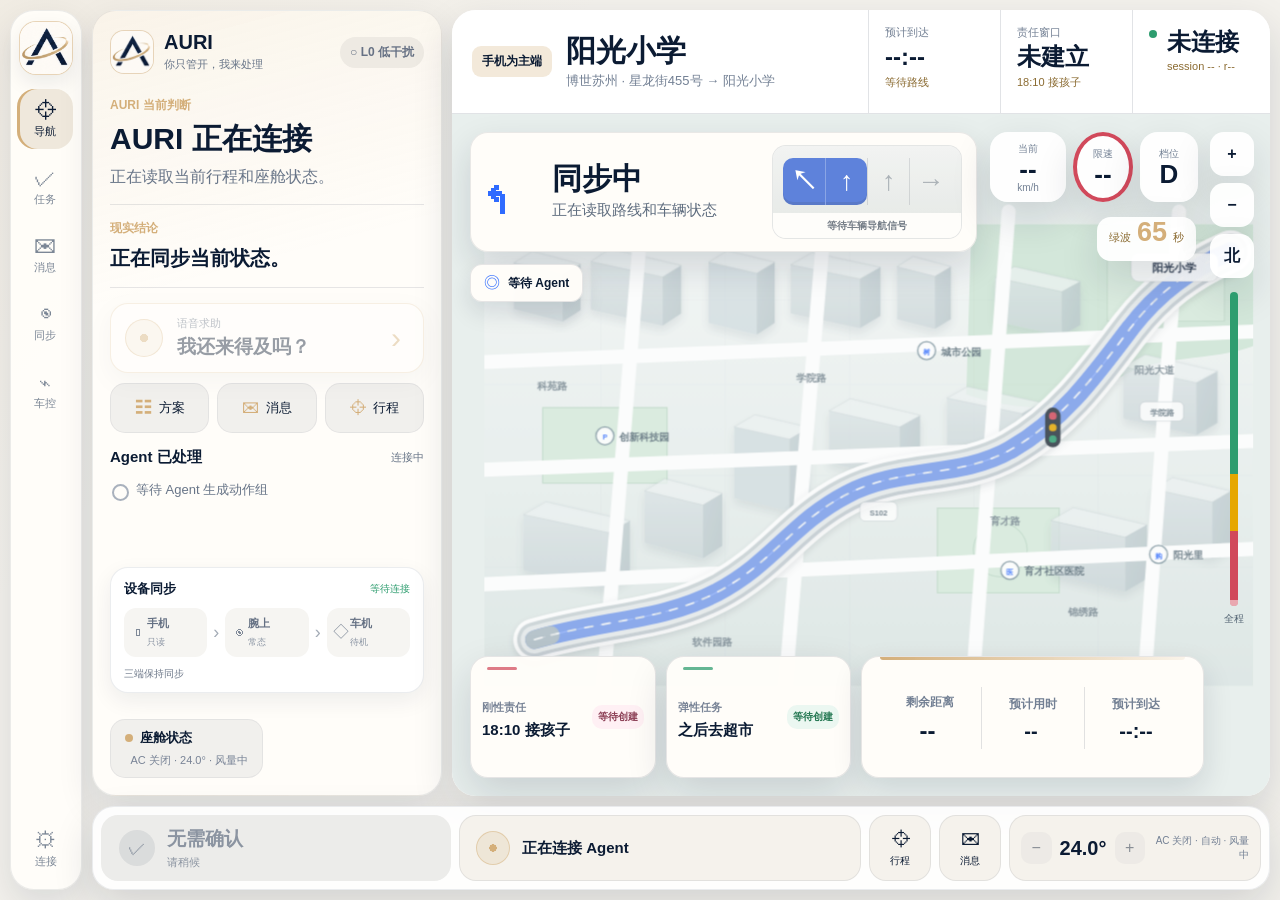
==== apps/vehicle-hmi/index.html @ 021736cf "feat(hmi): publish Bosch Suzhou AMap route" ====
<!doctype html>
<html lang="zh-CN">
<head>
  <meta charset="utf-8" />
  <meta name="viewport" content="width=device-width, initial-scale=1, viewport-fit=cover" />
  <meta http-equiv="Cache-Control" content="no-cache, no-store, must-revalidate" />
  <meta http-equiv="Pragma" content="no-cache" />
  <meta http-equiv="Expires" content="0" />
  <title>AURI 车机 HMI | 随行压力接管 Agent</title>
  <link rel="stylesheet" href="./styles.css?v=auri-cockpit-20260728f" />
</head>
<body>
  <main class="screen" aria-label="AURI 车机 HMI">
    <aside class="launcher" aria-label="车机快捷栏">
      <button class="brand-mark launch-brand" type="button" aria-label="AURI 首页">
        <img src="../../icon.png" alt="AURI" />
      </button>
      <nav aria-label="常用功能">
        <button class="launch active" type="button" data-home title="导航">
          <span aria-hidden="true">⌖</span><em>导航</em>
        </button>
        <button class="launch" type="button" data-detail="plan" title="任务与方案">
          <span aria-hidden="true">✓</span><em>任务</em>
        </button>
        <button class="launch" type="button" data-detail="drafts" title="消息草稿">
          <span aria-hidden="true">✉</span><em>消息</em>
        </button>
        <button class="launch" type="button" data-detail="sync" title="多端同步">
          <span aria-hidden="true">◉</span><em>同步</em>
        </button>
        <button class="launch" type="button" data-detail="vehicle" title="座舱状态">
          <span aria-hidden="true">⌁</span><em>车控</em>
        </button>
      </nav>
      <button id="configBtn" class="launch settings-launch" type="button" title="Agent 连接">
        <span aria-hidden="true">⚙</span><em>连接</em>
      </button>
    </aside>

    <aside class="agent" aria-label="驾驶员侧 Agent 面板">
      <header class="agent-header">
        <div class="auri-lockup">
          <span class="logo-icon"><img src="../../icon.png" alt="" /></span>
          <span><strong>AURI</strong><em>你只管开，我来处理</em></span>
        </div>
        <span id="riskBadge" class="risk-badge">○ L0 低干扰</span>
      </header>

      <section class="agent-state" id="agentState">
        <span class="eyebrow">AURI 当前判断</span>
        <h1 id="agentTitle">等待任务创建</h1>
        <p id="agentText">创建任务后，AURI 会识别刚性责任和弹性任务。</p>
      </section>

      <section class="conclusion" aria-label="现实结论">
        <span class="eyebrow">现实结论</span>
        <p id="realConclusion">暂无风险结论。</p>
      </section>

      <section class="agent-controls" aria-label="Agent 快捷交互">
        <button id="quickAskBtn" class="voice-action" type="button">
          <span class="voice-orb" aria-hidden="true"></span>
          <span><em id="quickAskMode">语音求助</em><strong id="quickAskLabel">我还来得及吗？</strong></span>
          <b aria-hidden="true">›</b>
        </button>
        <div class="control-row">
          <button id="openPlan" type="button"><span aria-hidden="true">☷</span><em>方案</em></button>
          <button id="openDrafts" type="button"><span aria-hidden="true">✉</span><em>消息</em></button>
          <button id="openRoute" type="button"><span aria-hidden="true">⌖</span><em>行程</em></button>
        </div>
      </section>

      <section class="actions" aria-label="Agent 动作组">
        <div class="section-head">
          <strong>Agent 已处理</strong>
          <span id="actionState">待机</span>
        </div>
        <ol id="actionList"></ol>
      </section>

      <section class="continuity-entry" aria-label="手机腕上和车机联动">
        <button id="openSync" class="continuity-card" type="button">
          <span class="continuity-head"><strong>设备同步</strong><em id="syncSummary">状态一致</em></span>
          <span class="continuity-flow">
            <span class="continuity-node phone-node" id="phoneNode">
              <i aria-hidden="true">▯</i><strong>手机</strong><em id="phoneStatus">主端</em>
            </span>
            <b aria-hidden="true">›</b>
            <span class="continuity-node watch-node" id="watchNode">
              <i aria-hidden="true">◉</i><strong>腕上</strong><em id="watchStatus">常态</em>
            </span>
            <b aria-hidden="true">›</b>
            <span class="continuity-node car-node" id="carNode">
              <i aria-hidden="true">◇</i><strong>车机</strong><em id="carStatus">待机</em>
            </span>
          </span>
          <span class="continuity-summary" id="handoffSummary">手机录入任务，腕上和车机待命</span>
        </button>
      </section>

      <section class="secondary-entry" aria-label="座舱状态">
        <button id="openVehicle" type="button">
          <span><b class="status-dot gold"></b><strong>座舱状态</strong></span>
          <em id="acState">AC 关闭 · 24.0° · 风量中</em>
        </button>
      </section>

      <section class="vehicle-state detail-source" aria-hidden="true">
        <div class="ac-grid">
          <div><span>温度</span><strong id="acTemp">24°</strong></div>
          <div><span>模式</span><strong id="acMode">自动</strong></div>
          <div><span>风量</span><strong id="acFan">中</strong></div>
        </div>
      </section>

      <section class="drafts detail-source" aria-hidden="true">
        <span id="draftStateHidden">未生成</span>
        <div class="tabs">
          <button class="active" data-draft="teacher" type="button">老师</button>
          <button data-draft="family" type="button">家人</button>
        </div>
        <p id="draftBody">风险成立后生成老师和家人的消息草稿。</p>
      </section>

      <section class="sync detail-source" aria-hidden="true">
        <div><span>手机端</span><em id="syncPhone">待创建任务</em></div>
        <div><b id="syncWatchDot"></b><span>腕上端</span><em id="syncWatch">常态</em></div>
        <div><span>车机端</span><em id="syncCar">待机</em></div>
      </section>
    </aside>

    <section class="center" aria-label="导航主画布">
      <header class="topbar">
        <div class="destination">
          <span id="modeChip">驾驶模式</span>
          <div>
            <h2 id="destination">阳光小学</h2>
            <p id="headline">等待任务创建，车机处于低干扰待机。</p>
          </div>
        </div>
        <div class="top-metrics" aria-label="驾驶关键信息">
          <div class="eta-metric">
            <span>预计到达</span>
            <strong id="eta">--:--</strong>
            <em id="etaNote">等待路线</em>
          </div>
          <div>
            <span>责任窗口</span>
            <strong id="windowState">未建立</strong>
            <em>18:10 接孩子</em>
          </div>
          <div class="connection-metric">
            <span class="connection-dot"></span>
            <strong id="connectionState">未连接</strong>
            <em id="connectionDetail">health --</em>
          </div>
        </div>
      </header>

      <section class="map-wrap amap daynav" aria-label="高德风格车机导航">
        <div id="amapCanvas" class="amap-canvas" aria-label="高德在线导航地图" hidden></div>
        <svg class="map nav-map" viewBox="0 0 1200 720" role="img" aria-label="车机导航地图">
          <defs>
            <linearGradient id="mapSurface" x1="0" y1="0" x2="0" y2="1">
              <stop offset="0%" stop-color="#f4f7f6"/>
              <stop offset="58%" stop-color="#e8efed"/>
              <stop offset="100%" stop-color="#dce6e4"/>
            </linearGradient>
            <linearGradient id="buildingFront" x1="0" y1="0" x2="0" y2="1">
              <stop offset="0%" stop-color="#d8e1e3"/>
              <stop offset="100%" stop-color="#c6d1d5"/>
            </linearGradient>
            <linearGradient id="buildingSide" x1="0" y1="0" x2="1" y2="1">
              <stop offset="0%" stop-color="#bcc9ce"/>
              <stop offset="100%" stop-color="#aebdc2"/>
            </linearGradient>
            <filter id="softMapShadow" x="-20%" y="-20%" width="140%" height="140%">
              <feDropShadow dx="0" dy="8" stdDeviation="10" flood-color="#0b1b33" flood-opacity=".13"/>
            </filter>
            <filter id="buildingShadow" x="-40%" y="-40%" width="180%" height="180%">
              <feDropShadow dx="0" dy="8" stdDeviation="7" flood-color="#526775" flood-opacity=".18"/>
            </filter>
          </defs>
          <rect class="map-surface" width="1200" height="720"/>
          <path class="park" d="M760 0h440v190c-80 28-160 9-222 59-52 42-130 49-226 16z"/>
          <g class="map-grid">
            <path d="M0 118 H1200 M0 250 H1200 M0 392 H1200 M0 535 H1200 M182 0 V720 M376 0 V720 M570 0 V720 M764 0 V720 M958 0 V720"/>
          </g>
          <g class="green-zones">
            <path d="M91 286h194v118H91zM707 443h190v132H707zM972 25h183v126H972z"/>
            <circle cx="805" cy="508" r="42"/>
          </g>
          <g class="buildings" filter="url(#buildingShadow)">
            <g class="building" transform="translate(46 42)">
              <path class="building-front" d="M0 18l76 18v74L0 90z"/>
              <path class="building-side" d="M76 36l28-16v72l-28 18z"/>
              <path class="building-roof" d="M0 18 29 0l75 20-28 16z"/>
            </g>
            <g class="building" transform="translate(166 30)">
              <path class="building-front" d="M0 28l112 24v76L0 103z"/>
              <path class="building-side" d="M112 52l29-18v75l-29 19z"/>
              <path class="building-roof" d="M0 28 30 8l111 26-29 18z"/>
            </g>
            <g class="building tall" transform="translate(350 16)">
              <path class="building-front" d="M0 43l75 17v96L0 138z"/>
              <path class="building-side" d="M75 60l28-17v95l-28 18z"/>
              <path class="building-roof" d="M0 43 29 25l74 18-28 17z"/>
            </g>
            <g class="building" transform="translate(478 40)">
              <path class="building-front" d="M0 23l108 22v77L0 99z"/>
              <path class="building-side" d="M108 45l32-18v76l-32 19z"/>
              <path class="building-roof" d="M0 23 33 4l107 23-32 18z"/>
            </g>
            <g class="building slim" transform="translate(644 32)">
              <path class="building-front" d="M0 34l59 15v82L0 116z"/>
              <path class="building-side" d="M59 49l25-15v82l-25 15z"/>
              <path class="building-roof" d="M0 34 25 18l59 16-25 15z"/>
            </g>
            <g class="building" transform="translate(797 63)">
              <path class="building-front" d="M0 20l104 22v69L0 88z"/>
              <path class="building-side" d="M104 42l29-16v68l-29 17z"/>
              <path class="building-roof" d="M0 20 30 3l103 23-29 16z"/>
            </g>
            <g class="building" transform="translate(997 201)">
              <path class="building-front" d="M0 21l114 25v82L0 102z"/>
              <path class="building-side" d="M114 46l33-18v81l-33 19z"/>
              <path class="building-roof" d="M0 21 34 2l113 26-33 18z"/>
            </g>
            <g class="building" transform="translate(61 431)">
              <path class="building-front" d="M0 22l132 28v88L0 109z"/>
              <path class="building-side" d="M132 50l34-18v86l-34 20z"/>
              <path class="building-roof" d="M0 22 35 2l131 30-34 18z"/>
            </g>
            <g class="building" transform="translate(250 388)">
              <path class="building-front" d="M0 28l91 22v83L0 109z"/>
              <path class="building-side" d="M91 50l30-18v82l-30 19z"/>
              <path class="building-roof" d="M0 28 31 9l90 23-30 18z"/>
            </g>
            <g class="building tall" transform="translate(390 273)">
              <path class="building-front" d="M0 43l86 19v112L0 154z"/>
              <path class="building-side" d="M86 62l31-18v110l-31 20z"/>
              <path class="building-roof" d="M0 43 32 24l85 20-31 18z"/>
            </g>
            <g class="building" transform="translate(538 267)">
              <path class="building-front" d="M0 24l110 25v82L0 105z"/>
              <path class="building-side" d="M110 49l32-18v80l-32 20z"/>
              <path class="building-roof" d="M0 24 33 5l109 26-32 18z"/>
            </g>
            <g class="building" transform="translate(722 244)">
              <path class="building-front" d="M0 27l117 24v74L0 100z"/>
              <path class="building-side" d="M117 51l31-17v73l-31 18z"/>
              <path class="building-roof" d="M0 27 32 9l116 25-31 17z"/>
            </g>
            <g class="building" transform="translate(884 437)">
              <path class="building-front" d="M0 25l116 26v85L0 109z"/>
              <path class="building-side" d="M116 51l34-19v84l-34 20z"/>
              <path class="building-roof" d="M0 25 35 5l115 27-34 19z"/>
            </g>
            <g class="building" transform="translate(1044 391)">
              <path class="building-front" d="M0 22l92 20v88L0 109z"/>
              <path class="building-side" d="M92 42l29-17v86l-29 19z"/>
              <path class="building-roof" d="M0 22 30 4l91 21-29 17z"/>
            </g>
          </g>
          <g class="local-roads">
            <path d="M-30 216 L1230 166"/>
            <path d="M-30 384 L1230 337"/>
            <path d="M-30 563 L1230 505"/>
            <path d="M246 -20 L184 740"/>
            <path d="M532 -20 L468 740"/>
            <path d="M818 -20 L760 740"/>
            <path d="M1084 -20 L1028 740"/>
          </g>
          <g class="arterial-roads">
            <path class="road-casing" d="M78 648 C184 617 278 619 363 574 C449 529 481 465 566 421 C651 377 742 397 822 351 C901 306 950 239 1008 162 C1051 106 1100 70 1164 42"/>
            <path class="road-fill" d="M78 648 C184 617 278 619 363 574 C449 529 481 465 566 421 C651 377 742 397 822 351 C901 306 950 239 1008 162 C1051 106 1100 70 1164 42"/>
            <path class="road-divider" d="M78 648 C184 617 278 619 363 574 C449 529 481 465 566 421 C651 377 742 397 822 351 C901 306 950 239 1008 162 C1051 106 1100 70 1164 42"/>
          </g>
          <g class="road-names">
            <text x="82" y="257">科苑路</text>
            <text x="487" y="245">学院路</text>
            <text x="790" y="468">育才路</text>
            <text x="1014" y="232">阳光大道</text>
            <text x="324" y="657">软件园路</text>
            <text x="911" y="610">锦绣路</text>
          </g>
          <g class="road-shields">
            <g transform="translate(615 448)"><rect x="-29" y="-15" width="58" height="30" rx="8"/><text y="7" text-anchor="middle">S102</text></g>
            <g transform="translate(1057 292)"><rect x="-34" y="-15" width="68" height="30" rx="8"/><text y="7" text-anchor="middle">学院路</text></g>
          </g>
          <g class="poi-labels">
            <g transform="translate(188 330)"><circle r="14"/><text class="poi-icon" y="6" text-anchor="middle">P</text><text x="23" y="7">创新科技园</text></g>
            <g transform="translate(690 197)"><circle r="14"/><text class="poi-icon" y="6" text-anchor="middle">树</text><text x="23" y="7">城市公园</text></g>
            <g transform="translate(820 540)"><circle r="14"/><text class="poi-icon" y="6" text-anchor="middle">医</text><text x="23" y="7">育才社区医院</text></g>
            <g transform="translate(1052 515)"><circle r="14"/><text class="poi-icon" y="6" text-anchor="middle">购</text><text x="23" y="7">阳光里</text></g>
          </g>
          <g class="route-road" filter="url(#softMapShadow)">
            <path id="routePathGeometry" class="route-casing" d="M78 648 C184 617 278 619 363 574 C449 529 481 465 566 421 C651 377 742 397 822 351 C901 306 950 239 1008 162 C1051 106 1100 70 1164 42"/>
            <path class="route-live" d="M78 648 C184 617 278 619 363 574 C449 529 481 465 566 421 C651 377 742 397 822 351 C901 306 950 239 1008 162 C1051 106 1100 70 1164 42"/>
            <path id="routePassed" class="route-passed" pathLength="100" d="M78 648 C184 617 278 619 363 574 C449 529 481 465 566 421 C651 377 742 397 822 351 C901 306 950 239 1008 162 C1051 106 1100 70 1164 42"/>
            <path class="route-congested" d="M822 351 C901 306 950 239 1008 162"/>
            <path class="route-lane" d="M78 648 C184 617 278 619 363 574 C449 529 481 465 566 421 C651 377 742 397 822 351 C901 306 950 239 1008 162 C1051 106 1100 70 1164 42"/>
          </g>
          <g class="traffic-light" transform="translate(887 317)">
            <rect x="-12" y="-31" width="24" height="62" rx="12"/>
            <circle cx="0" cy="-18" r="6"/>
            <circle cx="0" cy="0" r="6"/>
            <circle cx="0" cy="18" r="6"/>
          </g>
          <g class="traffic" id="traffic" transform="translate(912 229)">
            <rect x="-124" y="-27" width="248" height="54" rx="14"/>
            <text y="7" text-anchor="middle">前方拥堵 · 晚到 18 分钟</text>
          </g>
          <g class="departure-flag" transform="translate(365 625)">
            <rect x="-78" y="-23" width="156" height="46" rx="13"/>
            <circle cx="-52" cy="0" r="9"/>
            <text x="-34" y="7">17:38 前出发</text>
          </g>
          <g class="resolved-flag" transform="translate(912 229)">
            <rect x="-112" y="-27" width="224" height="54" rx="14"/>
            <circle cx="-84" cy="0" r="10"/>
            <path d="m-89 0 4 4 8-10"/>
            <text x="-65" y="7">已处理 · 保持当前速度</text>
          </g>
          <g class="car-pin" id="carPin" transform="translate(78 648) rotate(73)">
            <circle r="31"/>
            <path d="M0-18 15 18 0 11 -15 18z"/>
          </g>
          <g class="pin end" transform="translate(1164 42)">
            <circle r="30"/>
            <path d="M-10-8h20v16h-20z"/>
          </g>
          <g class="school-label" transform="translate(1077 67)">
            <rect x="-68" y="-22" width="136" height="44" rx="12"/>
            <text y="7" text-anchor="middle">阳光小学</text>
          </g>
        </svg>
        <div class="amap-turn-card">
          <div class="turn-symbol" aria-hidden="true">↰</div>
          <div class="turn-copy">
            <strong><span id="turnDistance">1.5</span><small id="turnUnit">公里</small></strong>
            <em id="turnInstruction">左转进入 学院路高架</em>
          </div>
          <div class="lane-assist" aria-label="车道级导航，保持左侧两车道">
            <div class="lane-assist-graphic" aria-hidden="true">
              <span class="lane-choice active">↖</span>
              <span class="lane-choice active">↑</span>
              <span class="lane-choice">↑</span>
              <span class="lane-choice">→</span>
            </div>
            <span id="laneGuidance">保持左侧 2 车道</span>
          </div>
        </div>

        <div class="map-stage-chip" aria-live="polite">
          <span id="mapStageIcon" aria-hidden="true">◎</span>
          <strong id="mapStageLabel">路线预览</strong>
        </div>

        <aside id="signalToast" class="signal-toast" aria-live="polite" hidden>
          <span id="signalToastIcon" class="signal-toast-icon" aria-hidden="true">◉</span>
          <span class="signal-toast-copy">
            <em id="signalToastSource">腕上提醒</em>
            <strong id="signalToastTitle">出发时间临近</strong>
            <small id="signalToastDetail">黄色提醒 · 双短震</small>
          </span>
          <button id="dismissSignalToast" type="button" aria-label="关闭提醒">×</button>
        </aside>

        <div class="map-status-cluster">
          <div class="speed-card">
            <span>当前</span><strong id="speed">42</strong><em>km/h</em>
          </div>
          <div class="speed-limit"><span>限速</span><strong id="speedLimit">40</strong></div>
          <div class="gear-card"><span>档位</span><strong id="gear">D</strong></div>
        </div>

        <div class="signal-countdown">
          <span>绿波</span><strong id="lightCountdown">65</strong><em>秒</em>
        </div>

        <div class="map-tools" aria-label="地图快捷工具">
          <button type="button" data-map-action="zoom-in" aria-label="放大地图">+</button>
          <button type="button" data-map-action="zoom-out" aria-label="缩小地图">−</button>
          <button type="button" data-map-action="reset" aria-label="回到路线总览">北</button>
        </div>

        <div class="right-progress" aria-label="路线进度">
          <div class="progress-track"><i id="routeProgress"></i></div>
          <span>全程</span>
        </div>

        <div class="map-bottom-sheet">
          <div class="task-board" aria-label="任务责任">
            <button class="task-card rigid" id="kidTask" type="button">
              <span class="task-copy"><em>刚性责任</em><strong>18:10 接孩子</strong></span>
              <span class="task-status" id="kidTaskState">等待创建</span>
            </button>
            <button class="task-card flexible" id="shopTask" type="button">
              <span class="task-copy"><em>弹性任务</em><strong>之后去超市</strong></span>
              <span class="task-status" id="shopTaskState">等待创建</span>
            </button>
          </div>
          <button id="openRouteSummary" class="trip-summary" type="button" aria-label="打开行程详情">
            <span class="trip-primary"><em>剩余距离</em><strong id="amapRemain"><b>7.8</b><small>公里</small></strong></span>
            <span><em>预计用时</em><strong id="amapDuration"><b>18</b><small>分钟</small></strong></span>
            <span><em>预计到达</em><strong id="amapArrival">18:10</strong></span>
          </button>
        </div>

      </section>
    </section>

    <footer class="vehicle-bar">
      <button id="confirmBtn" class="confirm" disabled>
        <span class="confirm-icon" aria-hidden="true">✓</span>
        <span><strong id="confirmLabel">无需确认</strong><em id="confirmSub">等待风险成立</em></span>
      </button>
      <div class="voice">
        <i aria-hidden="true"></i>
        <strong id="voiceHint">手机端可语音创建任务</strong>
      </div>
      <button class="dock-button" type="button" data-detail="route" title="行程">
        <span aria-hidden="true">⌖</span><em>行程</em>
      </button>
      <button class="dock-button" type="button" data-detail="drafts" title="消息">
        <span aria-hidden="true">✉</span><em>消息</em>
      </button>
      <div class="climate">
        <button disabled aria-label="降低温度">−</button>
        <strong id="climateTemp">24.0°</strong>
        <button disabled aria-label="升高温度">+</button>
        <span id="climateMode">AC 只读 · 自动</span>
      </div>
    </footer>

    <section class="demo" aria-label="Demo 控制台">
      <header><strong>HMI 内置调试</strong><span>正式演示使用独立控制台</span></header>
      <div class="demo-grid">
        <button data-event="create_task">创建任务</button>
        <button data-event="meeting_delayed">会议延迟</button>
        <button data-event="departure_warning">接近车辆</button>
        <button data-event="enter_vehicle">进入车辆</button>
        <button data-event="traffic_jam">拥堵加剧</button>
        <button data-event="stress_signal">压力辅助信号</button>
        <button data-event="agent_takeover">Agent 接管</button>
        <button data-event="confirm_send">确认发送</button>
        <button data-event="restore">状态恢复</button>
        <button data-event="reset">重置 Demo</button>
      </div>
      <div class="timeline" id="timeline"></div>
    </section>
  </main>

  <section class="config-panel" id="configPanel" aria-label="Agent 与导航地图配置" hidden>
    <form class="config-card" id="configForm">
      <header>
        <div><span>AURI CONNECTION</span><strong>连接与地图</strong></div>
        <button id="closeConfig" type="button" aria-label="关闭">×</button>
      </header>
      <div class="config-scroll">
        <fieldset>
          <legend>Agent</legend>
          <label>
            <span>Agent API</span>
            <input id="configApiBase" autocomplete="off" placeholder="https://auri-langchain-agent-api.onrender.com" />
          </label>
          <label>
            <span>Team Token</span>
            <input id="configToken" type="password" autocomplete="off" placeholder="仅保存在本浏览器，不写入仓库" />
          </label>
          <div class="config-actions agent-presets">
            <button id="usePublicAgent" type="button">LangChain 公网</button>
            <button id="useLegacyAgent" type="button">旧版回退</button>
            <button id="useLocalAgent" type="button">本地 Agent</button>
          </div>
        </fieldset>

        <fieldset>
          <legend>导航地图</legend>
          <label>
            <span>地图来源</span>
            <select id="configMapProvider">
              <option value="auto">自动：从 Agent 获取高德配置</option>
              <option value="amap">高德在线地图</option>
              <option value="offline">离线演示地图</option>
            </select>
          </label>
          <label>
            <span>高德 Web JS API Key</span>
            <input id="configAmapKey" type="password" autocomplete="off" placeholder="Web端（JS API）Key" />
          </label>
          <label>
            <span>Security JS Code</span>
            <input id="configAmapSecurityCode" type="password" autocomplete="off" placeholder="仅 Demo 明文方式使用" />
          </label>
          <label>
            <span>安全代理地址（推荐）</span>
            <input id="configAmapServiceHost" autocomplete="off" placeholder="https://example.com/_AMapService" />
          </label>
          <p id="mapConfigStatus">页面启动后将从 Agent 自动获取高德地图配置。</p>
        </fieldset>
      </div>
      <div class="config-actions">
        <button class="primary" type="submit">保存并重连</button>
      </div>
      <p>Team Token 与地图配置只保存在当前浏览器，不写入仓库。</p>
    </form>
  </section>

  <section class="detail-panel" id="detailPanel" aria-label="驾驶员侧二级信息" hidden>
    <div class="detail-card">
      <header>
        <button id="closeDetail" class="back-button" type="button" aria-label="返回主界面">‹</button>
        <div><span>AURI</span><strong id="detailTitle">详情</strong></div>
      </header>
      <div id="detailBody" class="detail-body"></div>
    </div>
  </section>

  <div class="portrait">
    <strong>请横屏展示 AURI 车机 HMI</strong>
    <span>推荐 16:9 大屏或平板横屏。</span>
  </div>

  <script src="./amap-adapter.js?v=auri-cockpit-20260728f"></script>
  <script src="./app.js?v=auri-cockpit-20260728f"></script>
</body>
</html>
---- apps/vehicle-hmi/styles.css ----
:root {
  --auri-navy: #0b1b33;
  --auri-navy-2: #102744;
  --auri-gold: #d4af7a;
  --auri-ivory: #f5f2ec;
  --state-processing: #2f6bff;
  --state-warning: #e6a700;
  --state-success: #2e9d6f;
  --state-critical: #d1495b;
  --map-bg: #e8efef;
  --text: #0b1b33;
  --muted: #738094;
  --line: rgba(11, 27, 51, .12);
  --shadow: 0 16px 40px rgba(11, 27, 51, .14);
  --font: Inter, "PingFang SC", "Microsoft YaHei", sans-serif;
}

* { box-sizing: border-box; }
html, body { width: 100%; height: 100%; }
body {
  margin: 0;
  overflow: hidden;
  color: var(--text);
  background: var(--auri-ivory);
  font-family: var(--font);
  letter-spacing: 0;
}
button, input { font: inherit; letter-spacing: 0; }
button { border: 0; }
button:focus-visible, input:focus-visible {
  outline: 3px solid rgba(47, 107, 255, .42);
  outline-offset: 2px;
}
svg { display: block; }

.screen {
  width: 100vw;
  height: 100vh;
  min-width: 1180px;
  min-height: 650px;
  display: grid;
  grid-template-columns: 76px 390px minmax(0, 1fr);
  grid-template-rows: minmax(0, 1fr) 84px;
  gap: 10px;
  padding: 10px;
  background: var(--auri-ivory);
}

.launcher {
  grid-column: 1;
  grid-row: 1 / 3;
  min-height: 0;
  padding: 10px 8px;
  border-radius: 24px;
  display: flex;
  flex-direction: column;
  align-items: center;
  gap: 14px;
  color: var(--auri-ivory);
  background: var(--auri-navy);
  box-shadow: 0 18px 48px rgba(11, 27, 51, .2);
}
.launcher nav {
  width: 100%;
  display: grid;
  gap: 8px;
}
.brand-mark {
  width: 54px;
  height: 54px;
  flex: 0 0 54px;
  padding: 0;
  border-radius: 17px;
  overflow: hidden;
  background: var(--auri-ivory);
  border: 1px solid rgba(212, 175, 122, .54);
  cursor: pointer;
}
.brand-mark img {
  width: 100%;
  height: 100%;
  object-fit: contain;
}
.launch {
  width: 60px;
  height: 60px;
  border-radius: 18px;
  display: grid;
  place-items: center;
  align-content: center;
  gap: 3px;
  color: rgba(245, 242, 236, .62);
  background: transparent;
  cursor: pointer;
}
.launch span {
  font-size: 22px;
  line-height: 1;
}
.launch em {
  font-size: 11px;
  font-style: normal;
}
.launch:hover, .launch.active {
  color: var(--auri-navy);
  background: var(--auri-ivory);
}
.settings-launch { margin-top: auto; }

.agent {
  grid-column: 2;
  grid-row: 1;
  min-width: 0;
  min-height: 0;
  overflow: hidden;
  padding: 20px;
  border-radius: 24px;
  display: flex;
  flex-direction: column;
  gap: 18px;
  color: var(--auri-ivory);
  background:
    linear-gradient(165deg, rgba(255, 255, 255, .05), transparent 34%),
    var(--auri-navy);
  box-shadow: 0 18px 48px rgba(11, 27, 51, .2);
}
.agent-header {
  display: flex;
  align-items: center;
  justify-content: space-between;
  gap: 12px;
  min-height: 48px;
}
.auri-lockup {
  min-width: 0;
  display: flex;
  align-items: center;
  gap: 10px;
}
.logo-icon {
  width: 44px;
  height: 44px;
  flex: 0 0 44px;
  border-radius: 14px;
  overflow: hidden;
  background: var(--auri-ivory);
  border: 1px solid rgba(212, 175, 122, .45);
}
.logo-icon img {
  width: 100%;
  height: 100%;
  object-fit: contain;
}
.auri-lockup > span:last-child { min-width: 0; }
.auri-lockup strong, .auri-lockup em {
  display: block;
  white-space: nowrap;
}
.auri-lockup strong {
  font-size: 20px;
  line-height: 1;
}
.auri-lockup em {
  margin-top: 5px;
  color: rgba(245, 242, 236, .56);
  font-size: 11px;
  font-style: normal;
}
.risk-badge {
  flex: 0 0 auto;
  min-height: 30px;
  padding: 7px 10px;
  border-radius: 999px;
  color: rgba(245, 242, 236, .72);
  background: rgba(255, 255, 255, .08);
  font-size: 12px;
  font-weight: 800;
}
.eyebrow {
  display: block;
  color: var(--auri-gold);
  font-size: 12px;
  font-weight: 800;
}
.agent-state {
  padding: 6px 0 0;
}
.agent-state h1 {
  margin: 8px 0 9px;
  font-size: 34px;
  line-height: 1.14;
  font-weight: 760;
}
.agent-state p {
  margin: 0;
  max-width: 33ch;
  color: rgba(245, 242, 236, .66);
  font-size: 16px;
  line-height: 1.48;
}
.conclusion {
  padding: 15px 0;
  border-top: 1px solid rgba(255, 255, 255, .1);
  border-bottom: 1px solid rgba(255, 255, 255, .1);
}
.conclusion p {
  margin: 8px 0 0;
  color: var(--auri-ivory);
  font-size: 22px;
  line-height: 1.35;
  font-weight: 680;
}
.agent-controls {
  display: grid;
  gap: 10px;
}
.voice-action {
  width: 100%;
  min-height: 70px;
  padding: 10px 14px;
  border-radius: 18px;
  display: grid;
  grid-template-columns: 40px minmax(0, 1fr) 18px;
  gap: 12px;
  align-items: center;
  color: var(--auri-navy);
  text-align: left;
  background: var(--auri-ivory);
  cursor: pointer;
  transition: transform .16s ease, opacity .16s ease;
}
.voice-action:hover:not(:disabled) { transform: translateY(-1px); }
.voice-action:disabled {
  cursor: default;
  opacity: .42;
}
.voice-orb {
  width: 38px;
  height: 38px;
  border-radius: 50%;
  background:
    radial-gradient(circle, var(--auri-gold) 0 16%, transparent 17%),
    rgba(212, 175, 122, .2);
  border: 1px solid rgba(212, 175, 122, .6);
}
.voice-action em, .voice-action strong { display: block; }
.voice-action em {
  color: #687387;
  font-size: 11px;
  font-style: normal;
}
.voice-action strong {
  margin-top: 3px;
  font-size: 19px;
}
.voice-action b {
  color: var(--auri-gold);
  font-size: 30px;
  font-weight: 400;
}
.voice-action.enabled .voice-orb {
  box-shadow: 0 0 0 7px rgba(212, 175, 122, .14);
}
.control-row {
  display: grid;
  grid-template-columns: repeat(3, minmax(0, 1fr));
  gap: 8px;
}
.control-row button {
  min-width: 0;
  height: 50px;
  padding: 0 8px;
  border-radius: 15px;
  display: flex;
  align-items: center;
  justify-content: center;
  gap: 7px;
  color: rgba(245, 242, 236, .84);
  background: rgba(255, 255, 255, .08);
  cursor: pointer;
}
.control-row button:hover { background: rgba(255, 255, 255, .14); }
.control-row span { color: var(--auri-gold); font-size: 17px; }
.control-row em { font-size: 13px; font-style: normal; }

.actions {
  min-height: 94px;
  overflow: hidden;
}
.section-head {
  display: flex;
  align-items: center;
  justify-content: space-between;
  gap: 12px;
  margin-bottom: 9px;
}
.section-head strong { font-size: 15px; }
.section-head span {
  color: rgba(245, 242, 236, .58);
  font-size: 11px;
}
#actionList {
  list-style: none;
  margin: 0;
  padding: 0;
  display: grid;
  gap: 7px;
}
#actionList li {
  position: relative;
  min-height: 28px;
  overflow: hidden;
  padding: 5px 4px 5px 26px;
  color: rgba(245, 242, 236, .67);
  font-size: 13px;
  line-height: 1.38;
  text-overflow: ellipsis;
  white-space: nowrap;
}
#actionList li::before {
  content: "";
  position: absolute;
  left: 2px;
  top: 8px;
  width: 13px;
  height: 13px;
  border-radius: 50%;
  border: 2px solid rgba(245, 242, 236, .38);
}
#actionList li.pending::before {
  border-color: var(--state-warning);
  background: var(--state-warning);
}
#actionList li.done::before {
  border-color: var(--state-success);
  background: var(--state-success);
}
#actionList li.pending, #actionList li.done { color: var(--auri-ivory); }
.secondary-entry {
  margin-top: auto;
  display: grid;
  grid-template-columns: 1fr 1fr;
  gap: 8px;
}
.secondary-entry button {
  min-width: 0;
  min-height: 58px;
  padding: 9px 11px;
  border-radius: 15px;
  color: var(--auri-ivory);
  text-align: left;
  background: rgba(255, 255, 255, .07);
  cursor: pointer;
}
.secondary-entry button > span {
  display: flex;
  align-items: center;
  gap: 7px;
}
.secondary-entry strong {
  font-size: 13px;
  white-space: nowrap;
}
.secondary-entry em {
  display: block;
  overflow: hidden;
  margin-top: 6px;
  color: rgba(245, 242, 236, .55);
  font-size: 11px;
  font-style: normal;
  text-overflow: ellipsis;
  white-space: nowrap;
}
.status-dot, .connection-dot {
  width: 8px;
  height: 8px;
  flex: 0 0 8px;
  border-radius: 50%;
  background: var(--state-success);
}
.status-dot.gold { background: var(--auri-gold); }
.detail-source { display: none; }

.center {
  grid-column: 3;
  grid-row: 1;
  min-width: 0;
  min-height: 0;
  overflow: hidden;
  border-radius: 24px;
  display: grid;
  grid-template-rows: 104px minmax(0, 1fr);
  background: white;
  box-shadow: var(--shadow);
}
.topbar {
  min-width: 0;
  display: grid;
  grid-template-columns: minmax(310px, 1fr) auto;
  align-items: stretch;
  border-bottom: 1px solid var(--line);
  background: rgba(255, 255, 255, .96);
}
.destination {
  min-width: 0;
  padding: 17px 20px;
  display: flex;
  align-items: center;
  gap: 14px;
}
.destination > span {
  flex: 0 0 auto;
  padding: 7px 10px;
  border-radius: 9px;
  color: var(--auri-navy);
  background: rgba(212, 175, 122, .28);
  font-size: 12px;
  font-weight: 850;
}
.destination h2 {
  margin: 0;
  font-size: 30px;
  line-height: 1.1;
}
.destination p {
  max-width: 46ch;
  overflow: hidden;
  margin: 5px 0 0;
  color: var(--muted);
  font-size: 13px;
  text-overflow: ellipsis;
  white-space: nowrap;
}
.top-metrics {
  display: grid;
  grid-template-columns: 150px 150px 160px;
}
.top-metrics > div {
  min-width: 0;
  padding: 15px 16px;
  border-left: 1px solid var(--line);
}
.top-metrics span, .top-metrics strong, .top-metrics em { display: block; }
.top-metrics span {
  color: var(--muted);
  font-size: 11px;
}
.top-metrics strong {
  overflow: hidden;
  margin-top: 4px;
  font-size: 24px;
  line-height: 1.1;
  text-overflow: ellipsis;
  white-space: nowrap;
}
.top-metrics em {
  overflow: hidden;
  margin-top: 5px;
  color: #8a6a30;
  font-size: 11px;
  font-style: normal;
  text-overflow: ellipsis;
  white-space: nowrap;
}
.connection-metric { position: relative; padding-left: 34px !important; }
.connection-metric .connection-dot {
  position: absolute;
  left: 16px;
  top: 20px;
}

.map-wrap {
  position: relative;
  min-width: 0;
  min-height: 0;
  overflow: hidden;
  background: var(--map-bg);
}
.map {
  width: 100%;
  height: 100%;
}
.nav-map {
  transform-origin: 66% 50%;
  transition: transform .85s cubic-bezier(.22, .8, .24, 1), opacity .55s ease;
}
.map-surface { fill: url(#mapSurface); }
.park { fill: #cfe6d6; }
.water { fill: #d1e6e8; opacity: .76; }
.map-grid path {
  fill: none;
  stroke: rgba(98, 126, 143, .08);
  stroke-width: 1;
}
.green-zones path, .green-zones circle {
  fill: #d7ebdc;
  stroke: #c3dccb;
  stroke-width: 2;
}
.building-front { fill: url(#buildingFront); }
.building-side { fill: url(#buildingSide); }
.building-roof {
  fill: #edf2f2;
  stroke: rgba(115, 136, 145, .3);
  stroke-width: 1;
}
.building.tall .building-front { fill: #cdd9dd; }
.building.slim .building-roof { fill: #f4f7f6; }
.local-roads path {
  fill: none;
  stroke: #fff;
  stroke-width: 25;
  stroke-linecap: round;
  paint-order: stroke;
  filter: drop-shadow(0 2px 2px rgba(11, 27, 51, .07));
}
.arterial-roads path {
  fill: none;
  stroke-linecap: round;
  stroke-linejoin: round;
}
.arterial-roads .road-casing {
  stroke: #fff;
  stroke-width: 72;
  filter: drop-shadow(0 4px 5px rgba(11, 27, 51, .1));
}
.arterial-roads .road-fill {
  stroke: #d2dadd;
  stroke-width: 58;
}
.arterial-roads .road-divider {
  stroke: rgba(255, 255, 255, .9);
  stroke-width: 2;
  stroke-dasharray: 17 18;
}
.alternative-route path {
  fill: none;
  stroke: rgba(112, 128, 140, .48);
  stroke-width: 12;
  stroke-linecap: round;
  stroke-dasharray: 3 19;
}
.road-names text {
  fill: #74848e;
  font-size: 16px;
  font-weight: 700;
}
.road-shields rect {
  fill: rgba(255, 255, 255, .9);
  stroke: rgba(88, 110, 122, .28);
}
.road-shields text {
  fill: #5f717d;
  font-size: 12px;
  font-weight: 800;
}
.poi-labels circle {
  fill: rgba(255, 255, 255, .96);
  stroke: #79909b;
  stroke-width: 2;
}
.poi-labels text {
  fill: #526672;
  font-size: 15px;
  font-weight: 700;
}
.poi-labels .poi-icon {
  fill: var(--state-processing);
  font-size: 11px;
  font-weight: 900;
}
.route-road path { fill: none; stroke-linecap: round; stroke-linejoin: round; }
.route-casing { stroke: #fff; stroke-width: 46; }
.route-passed { stroke: #65c889; stroke-width: 31; }
.route-live { stroke: var(--state-processing); stroke-width: 31; }
.route-congested { stroke: var(--state-processing); stroke-width: 31; }
.route-passed, .route-live, .route-congested {
  transition: stroke .65s ease, opacity .65s ease;
}
.state-risk .route-congested, .state-takeover .route-congested {
  stroke: var(--state-warning);
}
.route-lane {
  stroke: rgba(255, 255, 255, .9);
  stroke-width: 4;
  stroke-dasharray: 14 16;
}
.route-arrow {
  stroke: #fff;
  stroke-width: 7;
}
.traffic { display: none; }
.state-risk .traffic, .state-takeover .traffic { display: block; }
.traffic rect { fill: var(--state-warning); }
.traffic text { fill: var(--auri-navy); font-size: 19px; font-weight: 850; }
.traffic-light rect { fill: #26313c; }
.traffic-light circle:nth-child(2) { fill: var(--state-critical); }
.traffic-light circle:nth-child(3) { fill: var(--state-warning); }
.traffic-light circle:nth-child(4) { fill: var(--state-success); }
.departure-flag, .resolved-flag { display: none; }
.departure-flag rect {
  fill: rgba(255, 255, 255, .96);
  stroke: rgba(230, 167, 0, .48);
  stroke-width: 2;
}
.departure-flag circle { fill: var(--state-warning); }
.departure-flag text {
  fill: #745400;
  font-size: 16px;
  font-weight: 850;
}
.resolved-flag rect { fill: var(--state-success); }
.resolved-flag circle { fill: rgba(255,255,255,.95); }
.resolved-flag path {
  fill: none;
  stroke: var(--state-success);
  stroke-width: 3;
  stroke-linecap: round;
  stroke-linejoin: round;
}
.resolved-flag text {
  fill: #fff;
  font-size: 16px;
  font-weight: 850;
}
.car-pin circle, .pin circle {
  fill: #fff;
  stroke: var(--state-processing);
  stroke-width: 5;
}
.pin.end circle { stroke: var(--state-critical); }
.car-pin path, .pin path { fill: var(--auri-navy); }
.school-label rect {
  fill: rgba(255, 255, 255, .94);
  stroke: rgba(11, 27, 51, .14);
}
.school-label text { fill: var(--auri-navy); font-size: 17px; font-weight: 850; }

.amap-turn-card {
  position: absolute;
  left: 18px;
  top: 18px;
  width: min(560px, 58%);
  height: 120px;
  padding: 0 14px 0 18px;
  border-radius: 18px;
  display: grid;
  grid-template-columns: 68px minmax(150px, 1fr) 214px;
  gap: 12px;
  align-items: center;
  color: var(--auri-ivory);
  background: var(--auri-navy);
  box-shadow: var(--shadow);
}
.turn-symbol {
  color: var(--auri-gold);
  font-size: 56px;
  font-weight: 900;
  line-height: 1;
}
.turn-copy { min-width: 0; }
.turn-copy strong {
  display: block;
  font-size: 34px;
  line-height: 1;
}
.turn-copy small {
  margin-left: 4px;
  font-size: 17px;
}
.turn-copy em {
  display: block;
  overflow: hidden;
  margin-top: 7px;
  font-size: 17px;
  font-style: normal;
  text-overflow: ellipsis;
  white-space: nowrap;
}
.lane-preview {
  position: relative;
  height: 96px;
  overflow: hidden;
  border-radius: 13px;
  background: #26313b;
  border: 1px solid rgba(255, 255, 255, .16);
}
.lane-preview::before, .lane-preview::after {
  content: "";
  position: absolute;
  z-index: 2;
  top: 0;
  bottom: 22px;
  width: 23px;
  background: #536b64;
}
.lane-preview::before {
  left: 0;
  clip-path: polygon(0 0, 100% 0, 42% 100%, 0 100%);
}
.lane-preview::after {
  right: 0;
  clip-path: polygon(0 0, 100% 0, 100% 100%, 58% 100%);
}
.lane-scene {
  position: absolute;
  inset: 0 0 22px;
  overflow: hidden;
  background:
    linear-gradient(165deg, rgba(255,255,255,.05), transparent 42%),
    #202832;
  clip-path: polygon(25% 0, 75% 0, 94% 100%, 6% 100%);
}
.lane-line, .lane-route {
  position: absolute;
  top: -4px;
  bottom: -8px;
  width: 3px;
  background: repeating-linear-gradient(to bottom, rgba(255,255,255,.88) 0 11px, transparent 11px 21px);
  transform-origin: top;
}
.lane-line.one { left: 34%; transform: rotate(-8deg); }
.lane-line.two { left: 51%; }
.lane-line.three { left: 68%; transform: rotate(8deg); }
.lane-route {
  left: 43%;
  width: 15px;
  background: linear-gradient(var(--state-processing), #62a4ff);
  transform: skewX(-7deg);
  box-shadow: 0 0 10px rgba(47, 107, 255, .45);
}
.lane-arrow {
  position: absolute;
  z-index: 3;
  bottom: 24px;
  color: rgba(255,255,255,.56);
  font-size: 19px;
  font-weight: 900;
}
.lane-arrow.first { left: 31%; color: #fff; }
.lane-arrow.second { left: 48%; color: #fff; }
.lane-arrow.third { left: 67%; }
.lane-preview > span {
  position: absolute;
  z-index: 4;
  left: 0;
  right: 0;
  bottom: 0;
  height: 22px;
  display: grid;
  place-items: center;
  color: rgba(255,255,255,.82);
  background: rgba(11,27,51,.9);
  font-size: 10px;
  font-weight: 750;
}
.map-stage-chip {
  position: absolute;
  left: 18px;
  top: 150px;
  min-height: 38px;
  padding: 0 13px;
  border-radius: 12px;
  display: flex;
  align-items: center;
  gap: 8px;
  color: var(--auri-navy);
  background: rgba(255, 255, 255, .94);
  border: 1px solid rgba(11, 27, 51, .1);
  box-shadow: 0 10px 24px rgba(11, 27, 51, .12);
}
.map-stage-chip span {
  color: var(--state-processing);
  font-size: 16px;
}
.map-stage-chip strong {
  font-size: 12px;
  font-weight: 800;
}
.map-stage-overview .nav-map { transform: scale(.94); opacity: .82; }
.map-stage-preview .nav-map { transform: scale(.975); }
.map-stage-guidance .nav-map { transform: scale(1); }
.map-stage-alert .nav-map,
.map-stage-takeover .nav-map { transform: scale(1.035) translate(-1.2%, 1%); }
.map-stage-recovery .nav-map { transform: scale(1.012); }
.map-stage-overview .route-road { opacity: .52; }
.map-stage-overview .lane-preview,
.map-stage-preview .lane-preview { filter: saturate(.7); opacity: .82; }
.map-stage-preview .departure-flag { display: block; animation: flagReveal .62s ease both; }
.map-stage-alert .buildings,
.map-stage-takeover .buildings,
.map-stage-alert .poi-labels,
.map-stage-takeover .poi-labels {
  opacity: .62;
  transition: opacity .55s ease;
}
.map-stage-alert .route-congested,
.map-stage-takeover .route-congested {
  animation: congestionReveal .82s ease both;
}
.map-stage-guidance .route-lane,
.map-stage-alert .route-lane,
.map-stage-takeover .route-lane {
  animation: routeFlow 2.4s linear infinite;
}
.map-stage-alert .map-stage-chip span,
.map-stage-takeover .map-stage-chip span { color: var(--state-warning); }
.map-stage-recovery .route-congested { stroke: var(--state-success); }
.map-stage-recovery .resolved-flag { display: block; animation: flagReveal .62s ease both; }
.map-stage-recovery .map-stage-chip span { color: var(--state-success); }
.map-wrap.is-stage-changing .amap-turn-card {
  animation: guidanceSwap .58s cubic-bezier(.22, .8, .24, 1) both;
}
.map-wrap.is-stage-changing .map-stage-chip {
  animation: stageChipSwap .62s cubic-bezier(.22, .8, .24, 1) both;
}
@keyframes guidanceSwap {
  0% { opacity: .55; transform: translateY(-12px) scale(.985); }
  100% { opacity: 1; transform: translateY(0) scale(1); }
}
@keyframes stageChipSwap {
  0% { opacity: 0; transform: translateX(-14px); }
  100% { opacity: 1; transform: translateX(0); }
}
@keyframes flagReveal {
  0% { opacity: 0; }
  100% { opacity: 1; }
}
@keyframes congestionReveal {
  0% { opacity: .25; stroke-width: 22; }
  100% { opacity: 1; stroke-width: 31; }
}
@keyframes routeFlow {
  to { stroke-dashoffset: -30; }
}
.map-status-cluster {
  position: absolute;
  top: 18px;
  right: 72px;
  display: flex;
  gap: 7px;
}
.speed-card, .speed-limit, .gear-card {
  width: 76px;
  height: 70px;
  border-radius: 18px;
  display: grid;
  place-content: center;
  text-align: center;
  background: rgba(255, 255, 255, .94);
  box-shadow: var(--shadow);
}
.speed-card span, .speed-card em, .speed-limit span, .gear-card span {
  color: var(--muted);
  font-size: 10px;
  font-style: normal;
}
.speed-card strong, .speed-limit strong, .gear-card strong {
  color: var(--auri-navy);
  font-size: 26px;
  line-height: 1;
}
.speed-limit {
  width: 60px;
  border: 4px solid var(--state-critical);
  border-radius: 50%;
}
.gear-card { width: 58px; }
.signal-countdown {
  position: absolute;
  right: 74px;
  top: 103px;
  height: 44px;
  padding: 0 12px;
  border-radius: 14px;
  display: flex;
  align-items: baseline;
  gap: 6px;
  color: #8a6a30;
  background: rgba(255, 255, 255, .94);
  box-shadow: var(--shadow);
}
.signal-countdown span, .signal-countdown em { font-size: 11px; font-style: normal; }
.signal-countdown strong { color: var(--auri-gold); font-size: 27px; }
.map-tools {
  position: absolute;
  right: 16px;
  top: 18px;
  display: grid;
  gap: 7px;
}
.map-tools button {
  width: 44px;
  height: 44px;
  border-radius: 14px;
  color: var(--auri-navy);
  background: rgba(255, 255, 255, .94);
  box-shadow: var(--shadow);
  cursor: pointer;
  font-weight: 850;
}
.right-progress {
  position: absolute;
  right: 22px;
  top: 178px;
  bottom: 164px;
  width: 28px;
  display: grid;
  grid-template-rows: minmax(0, 1fr) 20px;
  justify-items: center;
  gap: 6px;
}
.progress-track {
  position: relative;
  width: 8px;
  height: 100%;
  overflow: hidden;
  border-radius: 999px;
  background: linear-gradient(#2e9d6f 0 58%, #e6a700 58% 76%, #d1495b 76%);
}
.progress-track i {
  position: absolute;
  inset: auto 0 0;
  height: 35%;
  background: rgba(255, 255, 255, .52);
}
.right-progress span { color: #536473; font-size: 10px; }

.map-bottom-sheet {
  position: absolute;
  left: 18px;
  right: 66px;
  bottom: 18px;
  height: 122px;
  display: grid;
  grid-template-columns: minmax(360px, 1fr) minmax(340px, .9fr);
  gap: 10px;
}
.task-board {
  min-width: 0;
  display: grid;
  grid-template-columns: 1fr 1fr;
  gap: 10px;
}
.task-card {
  min-width: 0;
  padding: 14px 16px;
  border-radius: 18px;
  display: grid;
  align-content: center;
  color: var(--auri-navy);
  text-align: left;
  background: rgba(255, 255, 255, .94);
  border: 1px solid rgba(11, 27, 51, .1);
  box-shadow: var(--shadow);
  cursor: pointer;
}
.task-card span, .task-card strong, .task-card em { display: block; }
.task-card span, .task-card em {
  overflow: hidden;
  color: var(--muted);
  font-size: 11px;
  font-style: normal;
  text-overflow: ellipsis;
  white-space: nowrap;
}
.task-card strong {
  overflow: hidden;
  margin: 7px 0 6px;
  font-size: 18px;
  text-overflow: ellipsis;
  white-space: nowrap;
}
.task-card.rigid.active {
  border-left: 5px solid var(--state-critical);
  background: #fff7f8;
}
.task-card.flexible.active {
  border-left: 5px solid var(--state-success);
  background: #f3fbf7;
}
.trip-summary {
  min-width: 0;
  padding: 16px;
  border-radius: 18px;
  display: grid;
  grid-template-columns: repeat(3, minmax(0, 1fr)) 18px;
  align-items: center;
  color: var(--auri-navy);
  background: rgba(255, 255, 255, .94);
  border: 1px solid rgba(11, 27, 51, .1);
  box-shadow: var(--shadow);
  cursor: pointer;
}
.trip-summary > span {
  min-width: 0;
  padding: 0 11px;
  border-left: 1px solid var(--line);
}
.trip-summary > span:first-child { border-left: 0; }
.trip-summary em, .trip-summary strong {
  display: block;
  overflow: hidden;
  text-overflow: ellipsis;
  white-space: nowrap;
}
.trip-summary em {
  color: var(--muted);
  font-size: 11px;
  font-style: normal;
}
.trip-summary strong {
  margin-top: 7px;
  font-size: 17px;
}
.trip-summary > b {
  color: var(--auri-gold);
  font-size: 28px;
  font-weight: 400;
}
.device-stack {
  position: absolute;
  left: 18px;
  bottom: 150px;
  display: flex;
  gap: 7px;
}
.device {
  height: 32px;
  max-width: 150px;
  padding: 0 10px;
  border-radius: 10px;
  display: flex;
  align-items: center;
  gap: 6px;
  background: rgba(255, 255, 255, .9);
  box-shadow: 0 8px 20px rgba(11, 27, 51, .1);
}
.device span {
  color: var(--muted);
  font-size: 10px;
}
.device strong {
  overflow: hidden;
  font-size: 11px;
  text-overflow: ellipsis;
  white-space: nowrap;
}
.device small { display: none; }

.vehicle-bar {
  grid-column: 2 / 4;
  grid-row: 2;
  min-width: 0;
  padding: 8px;
  border-radius: 22px;
  display: grid;
  grid-template-columns: 390px minmax(240px, 1fr) 66px 66px 290px;
  gap: 8px;
  background: rgba(255, 255, 255, .9);
  border: 1px solid rgba(11, 27, 51, .08);
  box-shadow: var(--shadow);
}
.confirm, .voice, .dock-button, .climate {
  min-width: 0;
  height: 66px;
  border-radius: 17px;
}
.confirm {
  padding: 0 18px;
  display: flex;
  align-items: center;
  gap: 12px;
  color: #8b94a1;
  text-align: left;
  background: #ececea;
}
.confirm-icon {
  width: 36px;
  height: 36px;
  flex: 0 0 36px;
  border-radius: 50%;
  display: grid;
  place-items: center;
  background: rgba(11, 27, 51, .08);
  font-size: 18px;
}
.confirm strong, .confirm em { display: block; }
.confirm strong { font-size: 19px; }
.confirm em {
  overflow: hidden;
  margin-top: 3px;
  font-size: 11px;
  font-style: normal;
  text-overflow: ellipsis;
  white-space: nowrap;
}
.confirm.enabled {
  color: var(--auri-ivory);
  background: var(--auri-navy);
  cursor: pointer;
}
.confirm.enabled .confirm-icon {
  color: var(--auri-navy);
  background: var(--auri-gold);
}
.voice {
  padding: 0 16px;
  display: flex;
  align-items: center;
  gap: 12px;
  background: var(--auri-ivory);
  border: 1px solid rgba(11, 27, 51, .08);
}
.voice i {
  width: 34px;
  height: 34px;
  flex: 0 0 34px;
  border-radius: 50%;
  background:
    radial-gradient(circle, var(--auri-gold) 0 16%, transparent 17%),
    rgba(212, 175, 122, .18);
  border: 1px solid rgba(212, 175, 122, .48);
}
.voice strong {
  overflow: hidden;
  font-size: 15px;
  text-overflow: ellipsis;
  white-space: nowrap;
}
.dock-button {
  display: grid;
  place-content: center;
  gap: 4px;
  color: var(--auri-navy);
  background: var(--auri-ivory);
  border: 1px solid rgba(11, 27, 51, .08);
  cursor: pointer;
}
.dock-button span { text-align: center; font-size: 19px; }
.dock-button em { font-size: 10px; font-style: normal; }
.climate {
  padding: 0 11px;
  display: flex;
  align-items: center;
  gap: 8px;
  background: var(--auri-ivory);
  border: 1px solid rgba(11, 27, 51, .08);
}
.climate button {
  width: 32px;
  height: 32px;
  border-radius: 10px;
  color: var(--auri-navy);
  background: rgba(11, 27, 51, .07);
}
.climate button:disabled { opacity: .46; }
.climate strong { font-size: 20px; }
.climate span {
  margin-left: auto;
  color: var(--muted);
  font-size: 10px;
  text-align: right;
}

.detail-panel {
  position: fixed;
  left: 96px;
  top: 10px;
  bottom: 94px;
  width: 390px;
  z-index: 30;
  pointer-events: none;
}
.detail-panel[hidden] { display: none; }
.detail-card {
  width: 100%;
  height: 100%;
  overflow: hidden;
  border-radius: 24px;
  display: grid;
  grid-template-rows: 80px minmax(0, 1fr);
  color: var(--auri-ivory);
  background: var(--auri-navy);
  box-shadow: 0 24px 72px rgba(11, 27, 51, .34);
  pointer-events: auto;
}
.detail-card header {
  padding: 14px 18px;
  display: flex;
  align-items: center;
  gap: 13px;
  border-bottom: 1px solid rgba(255, 255, 255, .1);
}
.back-button {
  width: 44px;
  height: 44px;
  flex: 0 0 44px;
  border-radius: 14px;
  color: var(--auri-ivory);
  background: rgba(255, 255, 255, .09);
  cursor: pointer;
  font-size: 30px;
}
.detail-card header span, .detail-card header strong { display: block; }
.detail-card header span {
  color: var(--auri-gold);
  font-size: 11px;
  font-weight: 850;
}
.detail-card header strong {
  margin-top: 3px;
  font-size: 23px;
}
.detail-body {
  overflow: auto;
  padding: 16px 18px 20px;
  scrollbar-width: thin;
}
.detail-list { display: grid; gap: 9px; }
.detail-item {
  padding: 13px 14px;
  border-radius: 15px;
  display: grid;
  grid-template-columns: 92px minmax(0, 1fr);
  gap: 10px;
  align-items: center;
  background: rgba(255, 255, 255, .07);
}
.detail-item span {
  color: rgba(245, 242, 236, .55);
  font-size: 12px;
}
.detail-item strong {
  color: var(--auri-ivory);
  font-size: 16px;
  line-height: 1.32;
}
.detail-item.warning {
  border-left: 4px solid var(--state-warning);
  background: rgba(230, 167, 0, .11);
}
.detail-item.done {
  border-left: 4px solid var(--state-success);
  background: rgba(46, 157, 111, .11);
}
.detail-body p {
  margin: 0;
  padding: 15px;
  border-radius: 15px;
  color: var(--auri-ivory);
  background: rgba(255, 255, 255, .07);
  font-size: 16px;
  line-height: 1.55;
}
.detail-body small {
  display: block;
  margin-top: 14px;
  color: rgba(245, 242, 236, .5);
  font-size: 12px;
  line-height: 1.5;
}
.detail-tabs {
  margin-bottom: 10px;
  display: grid;
  grid-template-columns: 1fr 1fr;
  gap: 8px;
}
.detail-tabs button {
  min-height: 46px;
  border-radius: 14px;
  color: rgba(245, 242, 236, .68);
  background: rgba(255, 255, 255, .08);
  cursor: pointer;
}
.detail-tabs button.active {
  color: var(--auri-navy);
  background: var(--auri-gold);
  font-weight: 850;
}
.detail-sync {
  min-height: 58px;
  padding: 0 14px;
  border-radius: 15px;
  display: grid;
  grid-template-columns: 90px minmax(0, 1fr);
  align-items: center;
  background: rgba(255, 255, 255, .07);
  margin-bottom: 9px;
}
.detail-sync span { color: rgba(245, 242, 236, .55); }
.detail-sync strong { text-align: right; }

.config-panel {
  position: fixed;
  inset: 0;
  z-index: 50;
  display: grid;
  place-items: center;
  background: rgba(5, 10, 18, .58);
  backdrop-filter: blur(12px);
}
.config-panel[hidden] { display: none; }
.config-card {
  width: min(520px, calc(100vw - 36px));
  padding: 22px;
  border-radius: 24px;
  display: grid;
  gap: 16px;
  background: rgba(255, 255, 255, .98);
  box-shadow: 0 30px 90px rgba(0, 0, 0, .36);
}
.config-card header {
  display: flex;
  align-items: center;
  justify-content: space-between;
}
.config-card header span, .config-card label span {
  display: block;
  color: #8a6a30;
  font-size: 11px;
  font-weight: 850;
}
.config-card header strong { display: block; margin-top: 4px; font-size: 24px; }
.config-card header button {
  width: 42px;
  height: 42px;
  border-radius: 14px;
  color: var(--auri-navy);
  background: #edf1f4;
  cursor: pointer;
  font-size: 24px;
}
.config-card label { display: grid; gap: 8px; }
.config-card input {
  width: 100%;
  padding: 12px 14px;
  border: 1px solid var(--line);
  border-radius: 14px;
  color: var(--auri-navy);
  background: white;
}
.config-actions {
  display: grid;
  grid-template-columns: 1fr 1fr;
  gap: 9px;
}
.config-actions button {
  min-height: 46px;
  border-radius: 14px;
  color: var(--auri-navy);
  background: #edf1f4;
  cursor: pointer;
}
.config-actions .primary {
  grid-column: span 2;
  color: var(--auri-ivory);
  background: var(--auri-navy);
}
.config-card p {
  margin: 0;
  color: var(--muted);
  font-size: 12px;
  line-height: 1.5;
}

.demo {
  position: fixed;
  right: 18px;
  bottom: 104px;
  z-index: 40;
  width: 330px;
  padding: 11px;
  border-radius: 18px;
  display: none;
  gap: 8px;
  background: rgba(255, 255, 255, .96);
  box-shadow: var(--shadow);
}
.debug-demo .demo { display: grid; }
.demo header strong, .demo header span { display: block; }
.demo header strong { font-size: 14px; }
.demo header span { margin-top: 3px; color: var(--muted); font-size: 10px; }
.demo-grid { display: grid; grid-template-columns: repeat(2, 1fr); gap: 6px; }
.demo-grid button {
  height: 34px;
  border-radius: 10px;
  color: var(--auri-navy);
  background: #edf1f4;
  cursor: pointer;
  font-size: 11px;
}
.timeline {
  max-height: 50px;
  overflow: hidden;
  color: var(--muted);
  font-size: 10px;
  line-height: 1.45;
}

.state-risk .risk-badge, .state-takeover .risk-badge {
  color: var(--auri-navy);
  background: var(--state-warning);
}
.state-risk .conclusion, .state-takeover .conclusion {
  border-color: rgba(230, 167, 0, .35);
}
.state-risk #etaNote, .state-risk #windowState,
.state-takeover #etaNote, .state-takeover #windowState {
  color: #9a6b00;
}
.state-done .risk-badge {
  color: #fff;
  background: var(--state-success);
}
.state-done #etaNote, .state-done #windowState { color: var(--state-success); }

@media (prefers-reduced-motion: reduce) {
  .nav-map, .route-passed, .route-live, .route-congested {
    transition: none;
  }
  .map-wrap.is-stage-changing .amap-turn-card,
  .map-wrap.is-stage-changing .map-stage-chip,
  .map-stage-preview .departure-flag,
  .map-stage-alert .route-congested,
  .map-stage-takeover .route-congested,
  .map-stage-guidance .route-lane,
  .map-stage-alert .route-lane,
  .map-stage-takeover .route-lane,
  .map-stage-recovery .resolved-flag {
    animation: none;
  }
}

.portrait { display: none; }
@media (max-aspect-ratio: 1/1) {
  .screen { display: none; }
  .portrait {
    min-height: 100vh;
    padding: 32px;
    display: grid;
    place-content: center;
    gap: 12px;
    color: white;
    text-align: center;
    background: var(--auri-navy);
  }
  .portrait strong { font-size: 24px; }
  .portrait span { color: rgba(255, 255, 255, .64); }
}
@media (max-width: 1420px) {
  .screen { grid-template-columns: 72px 350px minmax(0, 1fr); }
  .launcher { padding-inline: 6px; }
  .launch { width: 56px; }
  .top-metrics { grid-template-columns: 132px 132px 138px; }
  .vehicle-bar { grid-template-columns: 350px minmax(210px, 1fr) 62px 62px 252px; }
  .detail-panel { left: 92px; width: 350px; }
  .agent { padding: 17px; gap: 15px; }
  .agent-state h1 { font-size: 30px; }
  .conclusion p { font-size: 20px; }
  .map-bottom-sheet { grid-template-columns: minmax(320px, 1fr) minmax(300px, .9fr); }
  .amap-turn-card {
    width: min(510px, 62%);
    padding-inline: 14px;
    grid-template-columns: 58px minmax(118px, 1fr) 190px;
    gap: 9px;
  }
  .turn-symbol { font-size: 48px; }
  .turn-copy strong { font-size: 30px; }
  .turn-copy em { font-size: 15px; }
  .pin.end { display: none; }
}
@media (max-height: 760px) {
  .screen { grid-template-rows: minmax(0, 1fr) 76px; }
  .agent { gap: 10px; padding: 14px 16px; }
  .agent-header { min-height: 42px; }
  .logo-icon { width: 38px; height: 38px; flex-basis: 38px; }
  .auri-lockup em { display: none; }
  .agent-state h1 { margin-block: 5px; font-size: 26px; }
  .agent-state p { font-size: 14px; }
  .conclusion { padding: 10px 0; }
  .conclusion p { margin-top: 5px; font-size: 18px; }
  .voice-action { min-height: 58px; }
  .control-row button { height: 42px; }
  .actions { min-height: 78px; }
  #actionList { gap: 2px; }
  #actionList li {
    min-height: 21px;
    padding: 2px 2px 2px 22px;
    font-size: 12px;
  }
  #actionList li::before {
    top: 4px;
    width: 11px;
    height: 11px;
  }
  .secondary-entry button { min-height: 48px; }
  .center { grid-template-rows: 90px minmax(0, 1fr); }
  .destination { padding: 12px 17px; }
  .destination h2 { font-size: 25px; }
  .top-metrics > div { padding-block: 11px; }
  .top-metrics strong { font-size: 21px; }
  .map-bottom-sheet { height: 104px; }
  .device-stack { bottom: 132px; }
  .vehicle-bar { padding: 6px; }
  .confirm, .voice, .dock-button, .climate { height: 62px; }
  .detail-panel { bottom: 86px; }
}

/* Light cockpit refinement: calm phone-like surfaces with one clear driving action. */
.screen {
  background:
    linear-gradient(135deg, rgba(212, 175, 122, .08), transparent 28%),
    #f3f1ec;
}
.launcher {
  color: var(--auri-navy);
  background: rgba(255, 253, 249, .96);
  border: 1px solid rgba(11, 27, 51, .08);
  box-shadow: 0 14px 36px rgba(11, 27, 51, .11);
}
.brand-mark {
  background: #fff;
  box-shadow: 0 8px 20px rgba(11, 27, 51, .08);
}
.launch {
  color: #7c8796;
}
.launch:hover,
.launch.active {
  color: var(--auri-navy);
  background: #efe8dc;
}
.launch.active {
  box-shadow: inset 3px 0 0 var(--auri-gold);
}
.agent {
  color: var(--auri-navy);
  background:
    linear-gradient(165deg, rgba(212, 175, 122, .12), transparent 34%),
    rgba(255, 253, 249, .98);
  border: 1px solid rgba(11, 27, 51, .08);
  box-shadow: 0 14px 36px rgba(11, 27, 51, .11);
}
.auri-lockup em,
.agent-state p,
.section-head span {
  color: #687588;
}
.risk-badge {
  color: #667184;
  background: #eeeae3;
}
.conclusion {
  border-color: rgba(11, 27, 51, .1);
}
.conclusion p {
  color: var(--auri-navy);
}
.voice-action {
  background: #fff;
  border: 1px solid rgba(212, 175, 122, .42);
  box-shadow: 0 8px 22px rgba(11, 27, 51, .08);
}
.control-row button,
.secondary-entry button {
  color: var(--auri-navy);
  background: rgba(11, 27, 51, .055);
  border: 1px solid rgba(11, 27, 51, .06);
}
.control-row button:hover,
.secondary-entry button:hover {
  background: rgba(212, 175, 122, .18);
}
.secondary-entry em {
  color: #788396;
}
#actionList li {
  color: #687588;
}
#actionList li::before {
  border-color: #a9b1bd;
}
#actionList li.pending,
#actionList li.done {
  color: var(--auri-navy);
}

.continuity-entry {
  margin-top: auto;
}
.continuity-card {
  width: 100%;
  min-height: 126px;
  padding: 12px 13px;
  border-radius: 18px;
  display: grid;
  gap: 9px;
  color: var(--auri-navy);
  text-align: left;
  background: #fff;
  border: 1px solid rgba(11, 27, 51, .08);
  box-shadow: 0 8px 22px rgba(11, 27, 51, .07);
  cursor: pointer;
}
.continuity-head {
  display: flex;
  align-items: center;
  justify-content: space-between;
  gap: 12px;
}
.continuity-head strong {
  font-size: 13px;
}
.continuity-head em {
  color: var(--state-success);
  font-size: 10px;
  font-style: normal;
}
.continuity-flow {
  min-width: 0;
  display: grid;
  grid-template-columns: minmax(0, 1fr) 10px minmax(0, 1fr) 10px minmax(0, 1fr);
  gap: 4px;
  align-items: center;
}
.continuity-flow > b {
  color: #a3abb6;
  text-align: center;
  font-size: 18px;
  font-weight: 500;
}
.continuity-node {
  min-width: 0;
  min-height: 49px;
  padding: 5px 4px;
  border-radius: 12px;
  display: grid;
  grid-template-columns: 18px minmax(0, 1fr);
  align-items: center;
  color: #647083;
  background: #f6f5f2;
  border: 1px solid transparent;
}
.continuity-node i {
  grid-row: 1 / 3;
  color: #7f8998;
  text-align: center;
  font-style: normal;
}
.continuity-node strong,
.continuity-node em {
  overflow: hidden;
  text-overflow: ellipsis;
  white-space: nowrap;
}
.continuity-node strong {
  font-size: 11px;
}
.continuity-node em {
  color: #8a94a3;
  font-size: 9px;
  font-style: normal;
}
.continuity-node.active {
  color: var(--auri-navy);
  background: #edf3ff;
  border-color: rgba(47, 107, 255, .28);
}
.continuity-node.warning {
  background: #fff7df;
  border-color: rgba(230, 167, 0, .35);
}
.continuity-node.done {
  background: #eef9f4;
  border-color: rgba(46, 157, 111, .3);
}
.continuity-summary {
  overflow: hidden;
  color: #6e798a;
  font-size: 10px;
  line-height: 1.3;
  text-overflow: ellipsis;
  white-space: nowrap;
}

.map-wrap {
  background: #e8efed;
}
.buildings {
  opacity: .76;
}
.map-grid {
  opacity: .6;
}
.local-roads path {
  stroke-width: 22;
  filter: none;
}
.arterial-roads .road-casing {
  stroke-width: 66;
}
.arterial-roads .road-fill {
  stroke: #cbd4d7;
  stroke-width: 54;
}
.route-casing {
  stroke-width: 43;
}
.route-live,
.route-congested,
.route-passed {
  stroke-width: 29;
}
.route-live {
  stroke: #2f6bff;
}
.route-passed {
  stroke: #91a5b3;
}
.route-lane {
  stroke-width: 3;
  stroke-dasharray: 12 15;
}
.car-pin {
  display: none;
}
.car-pin circle {
  fill: #fff;
  stroke-width: 5;
}
.car-pin path {
  fill: var(--auri-navy);
}
.car-marker {
  position: absolute;
  z-index: 8;
  width: 46px;
  height: 46px;
  border-radius: 50%;
  display: grid;
  place-items: center;
  color: var(--auri-navy);
  background: #fff;
  border: 4px solid var(--state-processing);
  box-shadow: 0 9px 20px rgba(11, 27, 51, .22);
  transform: translate(-50%, -50%);
  transition: left .9s cubic-bezier(.22, .8, .24, 1), top .9s cubic-bezier(.22, .8, .24, 1);
}
.car-marker[hidden] {
  display: none;
}
.car-marker span {
  display: block;
  width: 18px;
  height: 24px;
  overflow: hidden;
  color: transparent;
  background: var(--auri-navy);
  clip-path: polygon(50% 0, 100% 100%, 50% 73%, 0 100%);
  font-size: 0;
  transform: rotate(var(--car-angle, 73deg));
  transition: transform .9s cubic-bezier(.22, .8, .24, 1);
}
.amap-turn-card {
  color: var(--auri-navy);
  background: rgba(255, 253, 249, .97);
  border: 1px solid rgba(11, 27, 51, .09);
  box-shadow: 0 14px 34px rgba(11, 27, 51, .14);
}
.turn-symbol {
  color: #2f6bff;
}
.turn-copy em {
  color: #5f6d7f;
}
.lane-preview {
  background: #dfe5e4;
  border-color: rgba(11, 27, 51, .08);
}
.lane-preview::before,
.lane-preview::after {
  background: #b8c9bd;
}
.lane-scene {
  background:
    linear-gradient(165deg, rgba(255, 255, 255, .58), transparent 45%),
    #9eaaa9;
}
.lane-route {
  box-shadow: none;
}
.lane-preview > span {
  color: var(--auri-navy);
  background: rgba(255, 253, 249, .95);
}
.map-stage-chip {
  background: rgba(255, 253, 249, .97);
}

.signal-toast {
  position: absolute;
  z-index: 12;
  top: 154px;
  right: 90px;
  width: min(400px, 46%);
  min-height: 84px;
  padding: 12px 48px 12px 13px;
  border-radius: 18px;
  display: grid;
  grid-template-columns: 44px minmax(0, 1fr);
  gap: 11px;
  align-items: center;
  color: var(--auri-navy);
  background: rgba(255, 253, 249, .98);
  border: 1px solid rgba(11, 27, 51, .09);
  box-shadow: 0 18px 44px rgba(11, 27, 51, .2);
  animation: signalToastIn .42s cubic-bezier(.22, .8, .24, 1) both;
}
.signal-toast[hidden] {
  display: none;
}
.signal-toast-icon {
  width: 42px;
  height: 42px;
  border-radius: 14px;
  display: grid;
  place-items: center;
  color: #765500;
  background: #fff1c8;
  font-size: 20px;
  font-weight: 850;
}
.signal-toast-copy {
  min-width: 0;
}
.signal-toast-copy em,
.signal-toast-copy strong,
.signal-toast-copy small {
  display: block;
  overflow: hidden;
  text-overflow: ellipsis;
  white-space: nowrap;
}
.signal-toast-copy em {
  color: #8b6a2f;
  font-size: 10px;
  font-style: normal;
  font-weight: 800;
}
.signal-toast-copy strong {
  margin-top: 4px;
  font-size: 16px;
}
.signal-toast-copy small {
  margin-top: 4px;
  color: #707c8e;
  font-size: 11px;
}
.signal-toast > button {
  position: absolute;
  top: 9px;
  right: 9px;
  width: 30px;
  height: 30px;
  border-radius: 10px;
  color: #667184;
  background: #f0eee9;
  cursor: pointer;
  font-size: 20px;
}
.signal-toast.critical {
  border-left: 4px solid var(--state-critical);
}
.signal-toast.critical .signal-toast-icon {
  color: #8b2637;
  background: #fdecef;
}
@keyframes signalToastIn {
  from { opacity: 0; transform: translateY(-12px) scale(.98); }
  to { opacity: 1; transform: translateY(0) scale(1); }
}

.task-card {
  position: relative;
  padding: 13px 14px;
  grid-template-columns: 42px minmax(0, 1fr) auto;
  gap: 11px;
  align-items: center;
  align-content: initial;
  background: rgba(255, 253, 249, .97);
}
.task-card .task-icon {
  width: 40px;
  height: 40px;
  border-radius: 13px;
  display: grid;
  place-items: center;
  color: #7b3550;
  background: #f8e9ee;
  font-size: 13px;
  font-weight: 850;
}
.task-card.flexible .task-icon {
  color: #257853;
  background: #e6f4ed;
}
.task-card .task-copy {
  min-width: 0;
}
.task-card .task-copy em,
.task-card .task-copy strong {
  display: block;
  overflow: hidden;
  text-overflow: ellipsis;
  white-space: nowrap;
}
.task-card .task-copy em {
  color: #788396;
  font-size: 10px;
  font-style: normal;
}
.task-card .task-copy strong {
  margin: 5px 0 0;
  color: var(--auri-navy);
  font-size: 17px;
}
.task-card .task-status {
  padding: 6px 8px;
  border-radius: 9px;
  color: #8d4056;
  background: #fff0f4;
  font-size: 10px;
  font-weight: 800;
  white-space: nowrap;
}
.task-card.flexible .task-status {
  color: #257853;
  background: #ebf7f1;
}
.task-card.rigid.active,
.task-card.flexible.active {
  background: rgba(255, 253, 249, .98);
}
.task-card.rigid.active {
  border-left: 4px solid var(--state-critical);
}
.task-card.flexible.active {
  border-left: 4px solid var(--state-success);
}

.trip-summary {
  position: relative;
  padding: 13px 16px 11px;
  background: rgba(255, 253, 249, .98);
  box-shadow: 0 12px 30px rgba(11, 27, 51, .12);
}
.trip-summary::before {
  content: "";
  position: absolute;
  left: 18px;
  right: 18px;
  top: 0;
  height: 3px;
  border-radius: 0 0 999px 999px;
  background: linear-gradient(90deg, var(--auri-gold), rgba(212, 175, 122, .12));
}
.trip-summary em {
  font-size: 11px;
}
.trip-summary strong {
  margin-top: 8px;
  color: var(--auri-navy);
  font-size: 21px;
  line-height: 1;
}
.trip-summary strong b,
.trip-summary strong small {
  display: inline;
  font-weight: inherit;
}
.trip-summary strong small {
  margin-left: 4px;
  color: #667184;
  font-size: 11px;
}
.trip-summary .trip-primary strong {
  font-size: 24px;
}
.trip-summary > b {
  width: 28px;
  height: 28px;
  border-radius: 10px;
  display: grid;
  place-items: center;
  color: #8b6a2f;
  background: #f1e7d8;
  font-size: 21px;
}

.detail-card {
  color: var(--auri-navy);
  background: rgba(255, 253, 249, .99);
  border: 1px solid rgba(11, 27, 51, .09);
  box-shadow: 0 24px 72px rgba(11, 27, 51, .2);
}
.detail-card header {
  border-color: rgba(11, 27, 51, .09);
}
.back-button {
  color: var(--auri-navy);
  background: #eeeae3;
}
.detail-item,
.detail-sync,
.detail-body p,
.detail-copy-item,
.message-preview {
  color: var(--auri-navy);
  background: #f3f1ec;
}
.detail-item span,
.detail-sync span {
  color: #707c8e;
}
.detail-item strong {
  color: var(--auri-navy);
}
.detail-tabs button {
  color: #687588;
  background: #eeeae3;
}
.detail-tabs button.active {
  color: var(--auri-navy);
  background: #ead8bc;
}
.message-preview,
.detail-copy-item {
  margin: 0 0 10px;
  padding: 15px;
  border-radius: 15px;
}
.message-preview header,
.detail-copy-item > span {
  display: flex;
  align-items: center;
  justify-content: space-between;
  gap: 10px;
  margin-bottom: 11px;
  color: #687588;
  font-size: 12px;
}
.message-preview header {
  padding: 0;
  border: 0;
}
.message-preview header > span {
  display: flex;
  align-items: center;
  gap: 8px;
}
.message-preview header strong {
  color: var(--auri-navy);
  font-size: 16px;
}
.message-preview header em {
  padding: 4px 7px;
  border-radius: 7px;
  color: #765500;
  background: #f7e9bd;
  font-size: 10px;
  font-style: normal;
}
.message-preview header b {
  color: #8b6a2f;
  font-size: 11px;
}
.message-preview header b.done {
  color: var(--state-success);
}
.message-preview p,
.detail-copy-item strong {
  display: block;
  padding: 0;
  color: var(--auri-navy);
  background: transparent;
  font-size: 15px;
  font-weight: 550;
  line-height: 1.65;
  overflow-wrap: anywhere;
}
.message-preview p + p {
  margin-top: 7px;
}
.detail-copy-item strong + strong {
  margin-top: 8px;
}

@media (max-height: 760px) {
  .continuity-card {
    min-height: 90px;
    padding-block: 8px;
    gap: 5px;
  }
  .continuity-node {
    min-height: 38px;
  }
  .continuity-summary {
    display: none;
  }
  .signal-toast {
    min-height: 72px;
  }
}

@media (max-width: 1420px) {
  .task-card {
    grid-template-columns: 34px minmax(0, 1fr);
    gap: 8px;
    padding: 10px 11px;
  }
  .task-card .task-icon {
    width: 32px;
    height: 32px;
    border-radius: 11px;
    grid-row: 1 / 3;
  }
  .task-card .task-copy strong {
    font-size: 15px;
    text-overflow: clip;
  }
  .task-card .task-status {
    grid-column: 2;
    width: max-content;
    padding: 4px 7px;
  }
  .trip-summary > span {
    padding-inline: 5px;
  }
  .trip-summary strong {
    font-size: 19px;
  }
  .trip-summary .trip-primary strong {
    font-size: 22px;
  }
}

/* Navigation and cabin controls: glanceable production-style guidance. */

.lane-assist {
  height: 94px;
  overflow: hidden;
  border-radius: 14px;
  display: grid;
  grid-template-rows: minmax(0, 1fr) 25px;
  color: var(--auri-navy);
  background: #f4f5f3;
  border: 1px solid rgba(11, 27, 51, .09);
}
.lane-assist-graphic {
  min-width: 0;
  padding: 8px 10px 5px;
  display: grid;
  grid-template-columns: repeat(4, minmax(0, 1fr));
  align-items: center;
  background: linear-gradient(180deg, #eef1f0, #e2e7e5);
}
.lane-choice {
  min-width: 0;
  height: 47px;
  display: grid;
  place-items: center;
  color: #98a3ad;
  border-left: 1px solid rgba(11, 27, 51, .14);
  font-size: 27px;
  font-weight: 800;
  line-height: 1;
}
.lane-choice:first-child {
  border-left: 0;
}
.lane-choice.active {
  color: #fff;
  background: var(--state-processing);
  box-shadow: inset 0 -3px 0 rgba(11, 27, 51, .13);
}
.lane-choice.active:first-child {
  border-radius: 10px 0 0 10px;
}
.lane-choice.active:nth-child(2) {
  border-radius: 0 10px 10px 0;
  border-left-color: rgba(255, 255, 255, .28);
}
.lane-assist > span {
  display: grid;
  place-items: center;
  color: #566476;
  background: rgba(255, 253, 249, .98);
  font-size: 10px;
  font-weight: 800;
}
.map-stage-overview .lane-assist,
.map-stage-preview .lane-assist {
  filter: saturate(.72);
  opacity: .84;
}

.car-pin {
  display: block;
  filter: drop-shadow(0 9px 10px rgba(11, 27, 51, .2));
}
.car-pin.is-hidden {
  display: none;
}
.car-pin circle {
  fill: #fff;
  stroke: var(--state-processing);
  stroke-width: 6;
}
.car-pin path {
  fill: var(--auri-navy);
}

.task-card {
  grid-template-columns: minmax(0, 1fr) auto;
  gap: 12px;
  padding: 14px 16px;
}
.task-card::after {
  content: "";
  position: absolute;
  left: 16px;
  top: 10px;
  width: 30px;
  height: 3px;
  border-radius: 999px;
  background: rgba(209, 73, 91, .72);
}
.task-card.flexible::after {
  background: rgba(46, 157, 111, .74);
}
.task-card .task-copy {
  padding-top: 7px;
}
.task-card .task-copy em {
  font-size: 11px;
  font-weight: 750;
}
.task-card .task-copy strong {
  margin-top: 6px;
  font-size: 18px;
}
.task-card .task-status {
  align-self: center;
  padding: 7px 9px;
  border-radius: 10px;
}

.trip-summary {
  grid-template-columns: repeat(3, minmax(0, 1fr));
  gap: 0;
}
.trip-summary > span {
  min-height: 62px;
  display: grid;
  align-content: center;
}
.trip-summary em {
  font-size: 12px;
  font-weight: 650;
}
.trip-summary strong {
  font-size: 23px;
}
.trip-summary .trip-primary strong {
  font-size: 28px;
}

.secondary-entry button {
  padding-inline: 14px;
}
.secondary-entry button > em {
  max-width: 210px;
  overflow: hidden;
  text-align: right;
  text-overflow: ellipsis;
  white-space: nowrap;
}

.cabin-overview {
  min-height: 158px;
  padding: 18px;
  border-radius: 20px;
  display: grid;
  grid-template-columns: minmax(0, 1fr) 108px;
  gap: 16px;
  color: var(--auri-navy);
  background:
    radial-gradient(circle at 14% 16%, rgba(255, 255, 255, .9), transparent 36%),
    linear-gradient(145deg, #ebe5da, #f7f5f0 58%, #e5ebef);
  border: 1px solid rgba(11, 27, 51, .08);
}
.cabin-overview.is-on {
  background:
    radial-gradient(circle at 14% 16%, rgba(255, 255, 255, .92), transparent 36%),
    linear-gradient(145deg, #dce9ff, #f7f8f5 58%, #e6eee9);
}
.cabin-temperature {
  min-width: 0;
  display: grid;
  align-content: center;
}
.cabin-temperature > span,
.cabin-airflow > span {
  color: #6f7a8b;
  font-size: 11px;
  font-weight: 750;
}
.cabin-temperature > strong {
  margin-top: 5px;
  font-size: 45px;
  line-height: 1;
}
.cabin-temperature > strong small {
  margin-left: 3px;
  color: #647083;
  font-size: 15px;
}
.cabin-temperature > em {
  width: max-content;
  margin-top: 14px;
  padding: 6px 9px;
  border-radius: 10px;
  color: #6d7786;
  background: rgba(255, 255, 255, .7);
  font-size: 11px;
  font-style: normal;
  font-weight: 800;
}
.cabin-temperature > em i {
  width: 7px;
  height: 7px;
  margin-right: 6px;
  border-radius: 50%;
  display: inline-block;
  background: #929ba7;
}
.cabin-overview.is-on .cabin-temperature > em i {
  background: var(--state-processing);
}
.cabin-airflow {
  padding: 12px;
  border-radius: 16px;
  display: grid;
  align-content: center;
  gap: 10px;
  text-align: center;
  background: rgba(255, 255, 255, .68);
  border: 1px solid rgba(11, 27, 51, .07);
}
.fan-meter {
  height: 43px;
  display: flex;
  align-items: end;
  justify-content: center;
  gap: 5px;
}
.fan-meter i {
  width: 9px;
  border-radius: 999px;
  background: #d2d7db;
}
.fan-meter i:nth-child(1) { height: 18px; }
.fan-meter i:nth-child(2) { height: 29px; }
.fan-meter i:nth-child(3) { height: 41px; }
.fan-meter i.active {
  background: var(--state-processing);
}
.cabin-airflow strong {
  font-size: 12px;
}
.cabin-control-grid {
  margin-top: 12px;
  display: grid;
  grid-template-columns: 1fr 1fr;
  gap: 9px;
}
.cabin-control-grid article {
  min-width: 0;
  min-height: 96px;
  padding: 13px;
  border-radius: 16px;
  display: grid;
  align-content: center;
  color: var(--auri-navy);
  background: #f3f1ec;
  border: 1px solid rgba(11, 27, 51, .07);
}
.cabin-control-grid article.active {
  background: #eaf1ff;
  border-color: rgba(47, 107, 255, .2);
}
.cabin-control-grid article.warning {
  background: #fff5d8;
  border-color: rgba(230, 167, 0, .28);
}
.cabin-control-grid article.done {
  background: #eaf7f1;
  border-color: rgba(46, 157, 111, .24);
}
.cabin-control-grid span,
.cabin-control-grid em {
  overflow: hidden;
  color: #748092;
  font-size: 10px;
  font-style: normal;
  text-overflow: ellipsis;
  white-space: nowrap;
}
.cabin-control-grid strong {
  overflow: hidden;
  margin: 6px 0 4px;
  font-size: 16px;
  text-overflow: ellipsis;
  white-space: nowrap;
}
.cabin-sync-note {
  min-height: 44px;
  margin-top: 11px;
  padding: 0 13px;
  border-radius: 14px;
  display: flex;
  align-items: center;
  gap: 9px;
  color: #647083;
  background: #f7f5f1;
  font-size: 11px;
}
.cabin-sync-note i {
  width: 8px;
  height: 8px;
  border-radius: 50%;
  background: var(--state-success);
  box-shadow: 0 0 0 4px rgba(46, 157, 111, .12);
}

@media (max-width: 1420px) {
  .task-card {
    grid-template-columns: minmax(0, 1fr) auto;
    gap: 7px;
    padding: 10px 11px;
  }
  .task-card .task-copy {
    padding-top: 6px;
  }
  .task-card .task-copy strong {
    font-size: 15px;
  }
  .task-card .task-status {
    grid-column: auto;
    width: auto;
    padding: 5px 6px;
  }
  .trip-summary strong {
    font-size: 20px;
  }
  .trip-summary .trip-primary strong {
    font-size: 24px;
  }
}

/* Optional AMap JS API layer. Agent state remains authoritative; the map is visual context. */

.amap-canvas {
  position: absolute;
  z-index: 1;
  inset: 0 0 140px;
  overflow: hidden;
  background: #e8efed;
}
.amap-canvas[hidden] {
  display: none;
}
.nav-map {
  position: relative;
  z-index: 2;
}
.amap-turn-card,
.map-stage-chip,
.map-status-cluster,
.signal-countdown,
.map-tools,
.right-progress,
.map-bottom-sheet {
  z-index: 6;
}
.is-amap-online .nav-map {
  opacity: 0;
  pointer-events: none;
}
.is-amap-online .map-grid,
.is-amap-online .buildings,
.is-amap-online .poi-labels {
  opacity: 0;
}
.amap-vehicle-marker {
  width: 52px;
  height: 52px;
  border-radius: 50%;
  display: grid;
  place-items: center;
  background: #fff;
  border: 5px solid var(--state-processing);
  box-shadow: 0 10px 24px rgba(11, 27, 51, .24);
  pointer-events: none;
}
.amap-vehicle-marker i {
  width: 19px;
  height: 27px;
  display: block;
  background: var(--auri-navy);
  clip-path: polygon(50% 0, 100% 100%, 50% 73%, 0 100%);
}
.amap-destination-marker {
  min-width: 112px;
  min-height: 42px;
  padding: 8px 12px 8px 10px;
  border-radius: 13px;
  display: flex;
  align-items: center;
  gap: 8px;
  color: var(--auri-navy);
  background: rgba(255, 253, 249, .98);
  border: 1px solid rgba(11, 27, 51, .11);
  box-shadow: 0 10px 24px rgba(11, 27, 51, .16);
  white-space: nowrap;
}
.amap-destination-marker i {
  width: 13px;
  height: 13px;
  border-radius: 50% 50% 50% 0;
  display: block;
  background: var(--state-critical);
  transform: rotate(-45deg);
}
.amap-destination-marker span {
  font-size: 13px;
  font-weight: 850;
}
.amap-origin-marker {
  min-width: 176px;
  min-height: 42px;
  padding: 8px 12px 8px 10px;
  border-radius: 13px;
  display: flex;
  align-items: center;
  gap: 8px;
  color: #fff;
  background: rgba(11, 27, 51, .94);
  border: 1px solid rgba(255, 255, 255, .72);
  box-shadow: 0 10px 24px rgba(11, 27, 51, .2);
  white-space: nowrap;
}
.amap-origin-marker i {
  width: 12px;
  height: 12px;
  border-radius: 50%;
  display: block;
  background: var(--auri-gold);
  box-shadow: 0 0 0 4px rgba(212, 175, 122, .2);
}
.amap-origin-marker span {
  font-size: 13px;
  font-weight: 850;
}
.amap-incident-marker {
  min-height: 40px;
  padding: 0 14px;
  border-radius: 12px;
  display: grid;
  place-items: center;
  color: var(--auri-navy);
  background: var(--state-warning);
  border: 2px solid rgba(255, 255, 255, .9);
  box-shadow: 0 10px 22px rgba(11, 27, 51, .2);
  font-size: 13px;
  font-weight: 850;
  white-space: nowrap;
}

.config-card {
  max-height: min(820px, calc(100vh - 36px));
  grid-template-rows: auto minmax(0, 1fr) auto auto;
}
.config-scroll {
  min-height: 0;
  overflow: auto;
  padding-right: 4px;
  display: grid;
  gap: 14px;
  scrollbar-width: thin;
}
.config-card fieldset {
  min-width: 0;
  margin: 0;
  padding: 15px;
  border-radius: 17px;
  display: grid;
  gap: 13px;
  border: 1px solid rgba(11, 27, 51, .1);
  background: #f8f7f4;
}
.config-card legend {
  padding: 0 7px;
  color: var(--auri-navy);
  font-size: 13px;
  font-weight: 850;
}
.config-card input,
.config-card select {
  width: 100%;
  min-height: 44px;
  padding: 10px 13px;
  border: 1px solid var(--line);
  border-radius: 13px;
  color: var(--auri-navy);
  background: white;
  font: inherit;
}
.config-card select {
  cursor: pointer;
}
.agent-presets {
  grid-template-columns: repeat(3, 1fr);
}
.agent-presets button {
  min-height: 42px;
  padding-inline: 8px;
  font-size: 12px;
}
#mapConfigStatus {
  padding: 9px 11px;
  border-radius: 11px;
  color: #647083;
  background: #eeece7;
}

@media (max-height: 760px) {
  .amap-canvas {
    bottom: 122px;
  }
  .config-card {
    max-height: calc(100vh - 24px);
    padding: 16px;
    gap: 11px;
  }
}
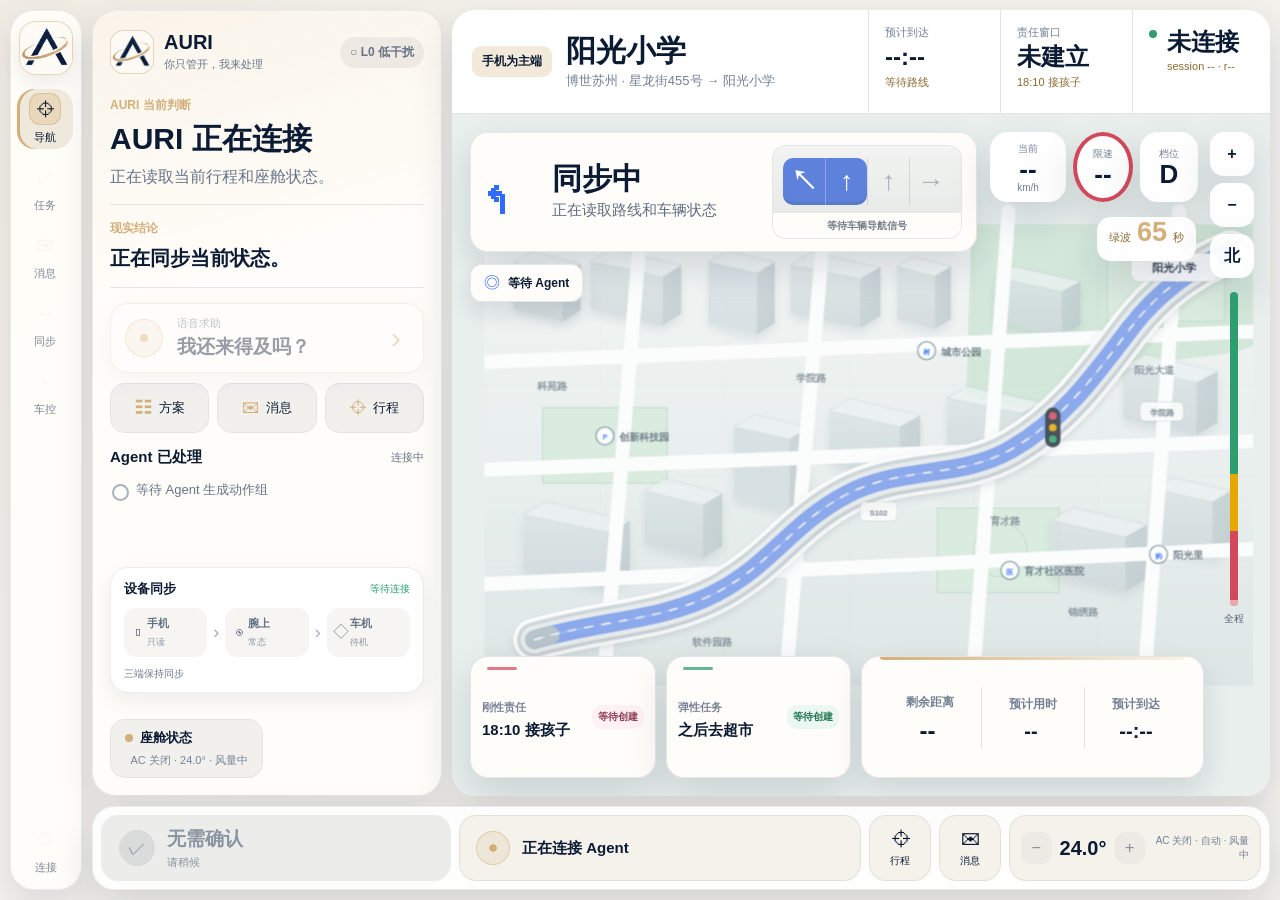
==== commit f4411908: "feat(hmi): publish refined secondary panels" ====
--- a/apps/vehicle-hmi/index.html
+++ b/apps/vehicle-hmi/index.html
@@ -7,7 +7,7 @@
   <meta http-equiv="Pragma" content="no-cache" />
   <meta http-equiv="Expires" content="0" />
   <title>AURI 车机 HMI | 随行压力接管 Agent</title>
-  <link rel="stylesheet" href="./styles.css?v=auri-cockpit-20260728f" />
+  <link rel="stylesheet" href="./styles.css?v=auri-cockpit-20260728g" />
 </head>
 <body>
   <main class="screen" aria-label="AURI 车机 HMI">
@@ -17,23 +17,23 @@
       </button>
       <nav aria-label="常用功能">
         <button class="launch active" type="button" data-home title="导航">
-          <span aria-hidden="true">⌖</span><em>导航</em>
+          <span class="launch-symbol" aria-hidden="true">⌖</span><em>导航</em>
         </button>
         <button class="launch" type="button" data-detail="plan" title="任务与方案">
-          <span aria-hidden="true">✓</span><em>任务</em>
+          <span class="launch-symbol" aria-hidden="true">✓</span><em>任务</em>
         </button>
         <button class="launch" type="button" data-detail="drafts" title="消息草稿">
-          <span aria-hidden="true">✉</span><em>消息</em>
+          <span class="launch-symbol" aria-hidden="true">✉</span><em>消息</em>
         </button>
         <button class="launch" type="button" data-detail="sync" title="多端同步">
-          <span aria-hidden="true">◉</span><em>同步</em>
+          <span class="launch-symbol sync-symbol" aria-hidden="true">↔</span><em>同步</em>
         </button>
         <button class="launch" type="button" data-detail="vehicle" title="座舱状态">
-          <span aria-hidden="true">⌁</span><em>车控</em>
+          <span class="launch-symbol" aria-hidden="true">⌁</span><em>车控</em>
         </button>
       </nav>
       <button id="configBtn" class="launch settings-launch" type="button" title="Agent 连接">
-        <span aria-hidden="true">⚙</span><em>连接</em>
+        <span class="launch-symbol" aria-hidden="true">⚙</span><em>连接</em>
       </button>
     </aside>
 
@@ -523,7 +523,7 @@
     <span>推荐 16:9 大屏或平板横屏。</span>
   </div>
 
-  <script src="./amap-adapter.js?v=auri-cockpit-20260728f"></script>
-  <script src="./app.js?v=auri-cockpit-20260728f"></script>
+  <script src="./amap-adapter.js?v=auri-cockpit-20260728g"></script>
+  <script src="./app.js?v=auri-cockpit-20260728g"></script>
 </body>
 </html>
--- a/apps/vehicle-hmi/styles.css
+++ b/apps/vehicle-hmi/styles.css
@@ -2655,3 +2655,625 @@
     gap: 11px;
   }
 }
+
+/* Driver-side secondary pages: task, message and device continuity. */
+
+.launch {
+  position: relative;
+  gap: 5px;
+}
+.launch .launch-symbol {
+  width: 32px;
+  height: 32px;
+  border-radius: 11px;
+  display: grid;
+  place-items: center;
+  color: rgba(245, 242, 236, .7);
+  background: rgba(255, 255, 255, .07);
+  border: 1px solid rgba(255, 255, 255, .08);
+  font-size: 18px;
+  line-height: 1;
+  transition: color .16s ease, background .16s ease, transform .16s ease;
+}
+.launch .sync-symbol {
+  font-size: 20px;
+}
+.launch:hover .launch-symbol {
+  color: var(--auri-ivory);
+  background: rgba(255, 255, 255, .13);
+  transform: translateY(-1px);
+}
+.launch.active .launch-symbol {
+  color: var(--auri-navy);
+  background: #ead8bc;
+  border-color: rgba(212, 175, 122, .55);
+}
+.screen.state-delayed .launch[data-detail="plan"]::after,
+.screen.state-warning .launch[data-detail="plan"]::after,
+.screen.state-risk .launch[data-detail="plan"]::after,
+.screen.state-takeover .launch[data-detail="drafts"]::after,
+.screen.state-done .launch[data-detail="sync"]::after {
+  content: "";
+  position: absolute;
+  top: 5px;
+  right: 6px;
+  width: 8px;
+  height: 8px;
+  border-radius: 50%;
+  background: var(--state-warning);
+  border: 2px solid var(--auri-navy);
+}
+.screen.state-done .launch[data-detail="sync"]::after {
+  background: var(--state-success);
+}
+
+.task-overview,
+.message-overview,
+.sync-overview {
+  position: relative;
+  overflow: hidden;
+  margin-bottom: 12px;
+  padding: 17px;
+  border-radius: 20px;
+  color: var(--auri-navy);
+  background:
+    radial-gradient(circle at 86% 14%, rgba(212, 175, 122, .26), transparent 28%),
+    linear-gradient(145deg, #eee8de, #fbfaf6 62%, #e9eef0);
+  border: 1px solid rgba(11, 27, 51, .08);
+}
+.task-overview::after,
+.message-overview::after,
+.sync-overview::after {
+  content: "";
+  position: absolute;
+  top: 16px;
+  right: 17px;
+  width: 8px;
+  height: 8px;
+  border-radius: 50%;
+  background: var(--auri-gold);
+  box-shadow: 0 0 0 5px rgba(212, 175, 122, .14);
+}
+.task-overview.warning::after {
+  background: var(--state-warning);
+  box-shadow: 0 0 0 5px rgba(230, 167, 0, .14);
+}
+.task-overview-kicker,
+.message-overview > span {
+  color: #7c6b50;
+  font-size: 11px;
+  font-weight: 800;
+}
+.task-overview > strong,
+.message-overview > strong,
+.sync-overview > strong {
+  display: block;
+  margin-top: 8px;
+  font-size: 26px;
+  line-height: 1.15;
+}
+.task-overview > p,
+.message-overview > p,
+.sync-overview > p {
+  margin-top: 8px;
+  padding: 0;
+  color: #667184;
+  background: transparent;
+  font-size: 12px;
+  line-height: 1.45;
+}
+.task-overview-meta {
+  margin-top: 14px;
+  display: grid;
+  grid-template-columns: 1fr 1fr auto;
+  gap: 7px;
+}
+.task-overview-meta > span {
+  min-height: 38px;
+  padding: 7px 9px;
+  border-radius: 11px;
+  display: grid;
+  align-content: center;
+  color: #677386;
+  background: rgba(255, 255, 255, .7);
+  font-size: 10px;
+  font-weight: 750;
+}
+.task-overview-meta > span b {
+  color: var(--auri-navy);
+  font-size: 14px;
+}
+.task-overview-meta > span.warning {
+  color: #7a5700;
+  background: #fff0bd;
+}
+
+.task-flow-list {
+  display: grid;
+  gap: 9px;
+}
+.task-flow-card {
+  width: 100%;
+  min-height: 82px;
+  padding: 12px;
+  border-radius: 17px;
+  display: grid;
+  grid-template-columns: 42px minmax(0, 1fr) 24px;
+  gap: 11px;
+  align-items: center;
+  color: var(--auri-navy);
+  text-align: left;
+  background: #f4f2ed;
+  border: 1px solid rgba(11, 27, 51, .07);
+  cursor: pointer;
+  transition: background .16s ease, border-color .16s ease, transform .16s ease;
+}
+.task-flow-card:hover {
+  transform: translateY(-1px);
+  border-color: rgba(11, 27, 51, .16);
+}
+.task-flow-card.selected.rigid {
+  background: #fff1f4;
+  border-color: rgba(209, 73, 91, .22);
+}
+.task-flow-card.selected.flexible {
+  background: #eaf7f1;
+  border-color: rgba(46, 157, 111, .24);
+}
+.task-flow-icon {
+  width: 42px;
+  height: 42px;
+  border-radius: 14px;
+  display: grid;
+  place-items: center;
+  color: #8d4056;
+  background: #f8e5eb;
+  font-size: 13px;
+  font-weight: 850;
+}
+.task-flow-card.flexible .task-flow-icon {
+  color: #257853;
+  background: #dff1e8;
+}
+.task-flow-copy {
+  min-width: 0;
+  display: block;
+}
+.task-flow-label {
+  display: flex;
+  align-items: center;
+  gap: 7px;
+  color: #707c8e;
+  font-size: 10px;
+  font-weight: 750;
+}
+.task-flow-label b {
+  padding: 3px 6px;
+  border-radius: 7px;
+  color: #8d4056;
+  background: #fae8ed;
+  font-size: 9px;
+}
+.flexible .task-flow-label b {
+  color: #257853;
+  background: #dff1e8;
+}
+.task-flow-copy > strong,
+.task-flow-copy > em,
+.task-flow-detail {
+  display: block;
+}
+.task-flow-copy > strong {
+  margin-top: 5px;
+  font-size: 16px;
+}
+.task-flow-copy > em {
+  margin-top: 3px;
+  color: #768195;
+  font-size: 10px;
+  font-style: normal;
+}
+.task-flow-detail {
+  max-height: 0;
+  overflow: hidden;
+  color: #606d80;
+  font-size: 11px;
+  line-height: 1.45;
+  opacity: 0;
+  transition: max-height .2s ease, margin .2s ease, opacity .2s ease;
+}
+.task-flow-card.selected .task-flow-detail {
+  max-height: 48px;
+  margin-top: 8px;
+  opacity: 1;
+}
+.task-flow-card > i {
+  width: 24px;
+  height: 24px;
+  border-radius: 9px;
+  display: grid;
+  place-items: center;
+  color: #697588;
+  background: rgba(255, 255, 255, .75);
+  font-size: 17px;
+  font-style: normal;
+}
+.task-action-summary {
+  margin-top: 11px;
+  padding: 13px 14px;
+  border-radius: 16px;
+  color: var(--auri-navy);
+  background: #f7f5f1;
+  border: 1px solid rgba(11, 27, 51, .06);
+}
+.task-action-summary header {
+  padding: 0;
+  justify-content: space-between;
+  border: 0;
+}
+.task-action-summary header span {
+  color: #687588;
+  font-size: 11px;
+}
+.task-action-summary header strong {
+  margin: 0;
+  font-size: 13px;
+}
+.task-action-track {
+  height: 5px;
+  margin: 9px 0;
+  overflow: hidden;
+  border-radius: 999px;
+  background: #e2e1dd;
+}
+.task-action-track i {
+  width: var(--task-progress);
+  height: 100%;
+  display: block;
+  border-radius: inherit;
+  background: var(--state-success);
+}
+.task-action-summary > p {
+  padding: 0;
+  color: #687588;
+  background: transparent;
+  font-size: 11px;
+  line-height: 1.45;
+}
+
+.message-overview {
+  min-height: 112px;
+  background:
+    radial-gradient(circle at 86% 14%, rgba(47, 107, 255, .14), transparent 30%),
+    linear-gradient(145deg, #e8edf5, #fbfaf6 62%, #eee9e0);
+}
+.message-overview::after {
+  background: var(--state-processing);
+  box-shadow: 0 0 0 5px rgba(47, 107, 255, .12);
+}
+.contact-tabs {
+  gap: 9px;
+}
+.contact-tabs button {
+  min-width: 0;
+  min-height: 64px;
+  padding: 8px 10px;
+  display: grid;
+  grid-template-columns: 34px minmax(0, 1fr);
+  gap: 8px;
+  align-items: center;
+  text-align: left;
+}
+.contact-tabs button > span:last-child {
+  min-width: 0;
+}
+.contact-tabs button strong,
+.contact-tabs button em {
+  display: block;
+}
+.contact-tabs button strong {
+  overflow: hidden;
+  color: inherit;
+  font-size: 12px;
+  text-overflow: ellipsis;
+  white-space: nowrap;
+}
+.contact-tabs button em {
+  margin-top: 3px;
+  color: #7a8596;
+  font-size: 9px;
+  font-style: normal;
+}
+.contact-avatar {
+  width: 34px;
+  height: 34px;
+  border-radius: 12px;
+  display: grid;
+  place-items: center;
+  color: var(--auri-navy);
+  background: #f7f4ed;
+  border: 1px solid rgba(11, 27, 51, .08);
+  font-size: 12px;
+  font-weight: 850;
+}
+.contact-tabs button.active {
+  background: #e3ebfa;
+  border: 1px solid rgba(47, 107, 255, .18);
+}
+.contact-tabs button.active .contact-avatar {
+  color: #fff;
+  background: var(--state-processing);
+}
+.contact-tabs button.active em {
+  color: #49627f;
+}
+.message-preview {
+  position: relative;
+  padding: 15px;
+  background: #f7f5f1;
+  border: 1px solid rgba(11, 27, 51, .07);
+}
+.message-preview::before {
+  content: "";
+  position: absolute;
+  left: 18px;
+  top: -7px;
+  width: 14px;
+  height: 14px;
+  background: #f7f5f1;
+  border-left: 1px solid rgba(11, 27, 51, .07);
+  border-top: 1px solid rgba(11, 27, 51, .07);
+  transform: rotate(45deg);
+}
+.message-preview header {
+  min-height: 36px;
+}
+.message-preview header > span::before {
+  content: "✉";
+  width: 32px;
+  height: 32px;
+  border-radius: 11px;
+  display: grid;
+  place-items: center;
+  color: #49627f;
+  background: #e6ecf5;
+  font-size: 14px;
+}
+.message-preview > div {
+  margin-top: 12px;
+  padding: 13px;
+  border-radius: 14px;
+  background: #fff;
+  border: 1px solid rgba(11, 27, 51, .06);
+}
+.message-preview p {
+  font-size: 13px;
+  line-height: 1.62;
+}
+.message-state-strip {
+  min-height: 44px;
+  padding: 0 12px;
+  border-radius: 14px;
+  display: grid;
+  grid-template-columns: 1fr 32px 1fr;
+  align-items: center;
+  color: #768195;
+  background: #f3f1ec;
+  font-size: 10px;
+}
+.message-state-strip > span {
+  display: flex;
+  align-items: center;
+  gap: 7px;
+}
+.message-state-strip > span:last-child {
+  justify-content: flex-end;
+}
+.message-state-strip i {
+  width: 9px;
+  height: 9px;
+  border-radius: 50%;
+  background: #b8bec7;
+}
+.message-state-strip span.done i {
+  background: var(--state-success);
+}
+.message-state-strip span.current i {
+  background: var(--state-warning);
+}
+.message-state-strip > b {
+  height: 1px;
+  background: #cdd1d6;
+}
+
+.sync-overview {
+  min-height: 190px;
+  background:
+    radial-gradient(circle at 86% 14%, rgba(46, 157, 111, .16), transparent 30%),
+    linear-gradient(145deg, #e5eee9, #fbfaf6 64%, #ebe7df);
+}
+.sync-overview::after {
+  background: var(--state-success);
+  box-shadow: 0 0 0 5px rgba(46, 157, 111, .13);
+}
+.sync-overview > header {
+  min-height: 24px;
+  padding: 0;
+  justify-content: space-between;
+  border: 0;
+}
+.sync-overview > header span {
+  color: #5f786d;
+  font-size: 11px;
+  font-weight: 800;
+}
+.sync-overview > header b {
+  padding: 5px 7px;
+  border-radius: 8px;
+  color: #527465;
+  background: rgba(255, 255, 255, .66);
+  font-size: 9px;
+}
+.sync-flow {
+  margin-top: 15px;
+  display: grid;
+  grid-template-columns: 1fr 20px 1fr 20px 1fr;
+  align-items: center;
+}
+.sync-flow > span {
+  min-width: 0;
+  min-height: 56px;
+  padding: 7px 4px;
+  border-radius: 13px;
+  display: grid;
+  justify-items: center;
+  align-content: center;
+  gap: 4px;
+  color: #748092;
+  background: rgba(255, 255, 255, .62);
+  border: 1px solid transparent;
+}
+.sync-flow > span.active {
+  color: var(--auri-navy);
+  background: #fff;
+  border-color: rgba(46, 157, 111, .25);
+  box-shadow: 0 8px 18px rgba(11, 27, 51, .08);
+}
+.sync-flow i {
+  font-size: 18px;
+  font-style: normal;
+}
+.sync-flow b {
+  font-size: 10px;
+}
+.sync-flow em {
+  color: #b0b7c0;
+  text-align: center;
+  font-size: 22px;
+  font-style: normal;
+}
+.sync-flow em.passed {
+  color: var(--state-success);
+}
+.device-sync-list {
+  display: grid;
+  gap: 8px;
+}
+.device-sync-card {
+  min-height: 66px;
+  padding: 10px 12px;
+  border-radius: 16px;
+  display: grid;
+  grid-template-columns: 38px minmax(0, 1fr) auto;
+  gap: 10px;
+  align-items: center;
+  color: var(--auri-navy);
+  background: #f3f1ec;
+  border: 1px solid rgba(11, 27, 51, .06);
+}
+.device-sync-card.active {
+  background: #eaf7f1;
+  border-color: rgba(46, 157, 111, .22);
+}
+.device-sync-icon {
+  width: 38px;
+  height: 38px;
+  border-radius: 13px;
+  display: grid;
+  place-items: center;
+  color: #5d6d81;
+  background: #fff;
+  font-size: 17px;
+}
+.device-sync-card.active .device-sync-icon {
+  color: #fff;
+  background: var(--state-success);
+}
+.device-sync-card > span:nth-child(2) {
+  min-width: 0;
+}
+.device-sync-card strong,
+.device-sync-card em {
+  display: block;
+  overflow: hidden;
+  text-overflow: ellipsis;
+  white-space: nowrap;
+}
+.device-sync-card strong {
+  font-size: 14px;
+}
+.device-sync-card em {
+  margin-top: 4px;
+  color: #7a8595;
+  font-size: 9px;
+  font-style: normal;
+}
+.device-sync-card > b {
+  max-width: 94px;
+  overflow: hidden;
+  padding: 6px 8px;
+  border-radius: 9px;
+  color: #607083;
+  background: rgba(255, 255, 255, .72);
+  font-size: 9px;
+  text-overflow: ellipsis;
+  white-space: nowrap;
+}
+.sync-context {
+  margin-top: 10px;
+  padding: 10px 5px;
+  border-top: 1px solid rgba(11, 27, 51, .08);
+  display: grid;
+  grid-template-columns: repeat(3, minmax(0, 1fr));
+}
+.sync-context > span {
+  min-width: 0;
+  padding: 0 8px;
+  border-left: 1px solid rgba(11, 27, 51, .08);
+}
+.sync-context > span:first-child {
+  border-left: 0;
+}
+.sync-context em,
+.sync-context strong {
+  display: block;
+  overflow: hidden;
+  text-overflow: ellipsis;
+  white-space: nowrap;
+}
+.sync-context em {
+  color: #7a8595;
+  font-size: 9px;
+  font-style: normal;
+}
+.sync-context strong {
+  margin-top: 5px;
+  color: var(--auri-navy);
+  font-size: 11px;
+}
+
+@media (max-height: 760px) {
+  .task-overview,
+  .message-overview {
+    padding: 13px;
+  }
+  .task-overview > strong,
+  .message-overview > strong,
+  .sync-overview > strong {
+    font-size: 22px;
+  }
+  .task-overview-meta {
+    margin-top: 10px;
+  }
+  .task-flow-card {
+    min-height: 74px;
+    padding: 9px 10px;
+  }
+  .sync-overview {
+    min-height: 174px;
+    padding: 13px;
+  }
+  .device-sync-card {
+    min-height: 58px;
+  }
+}
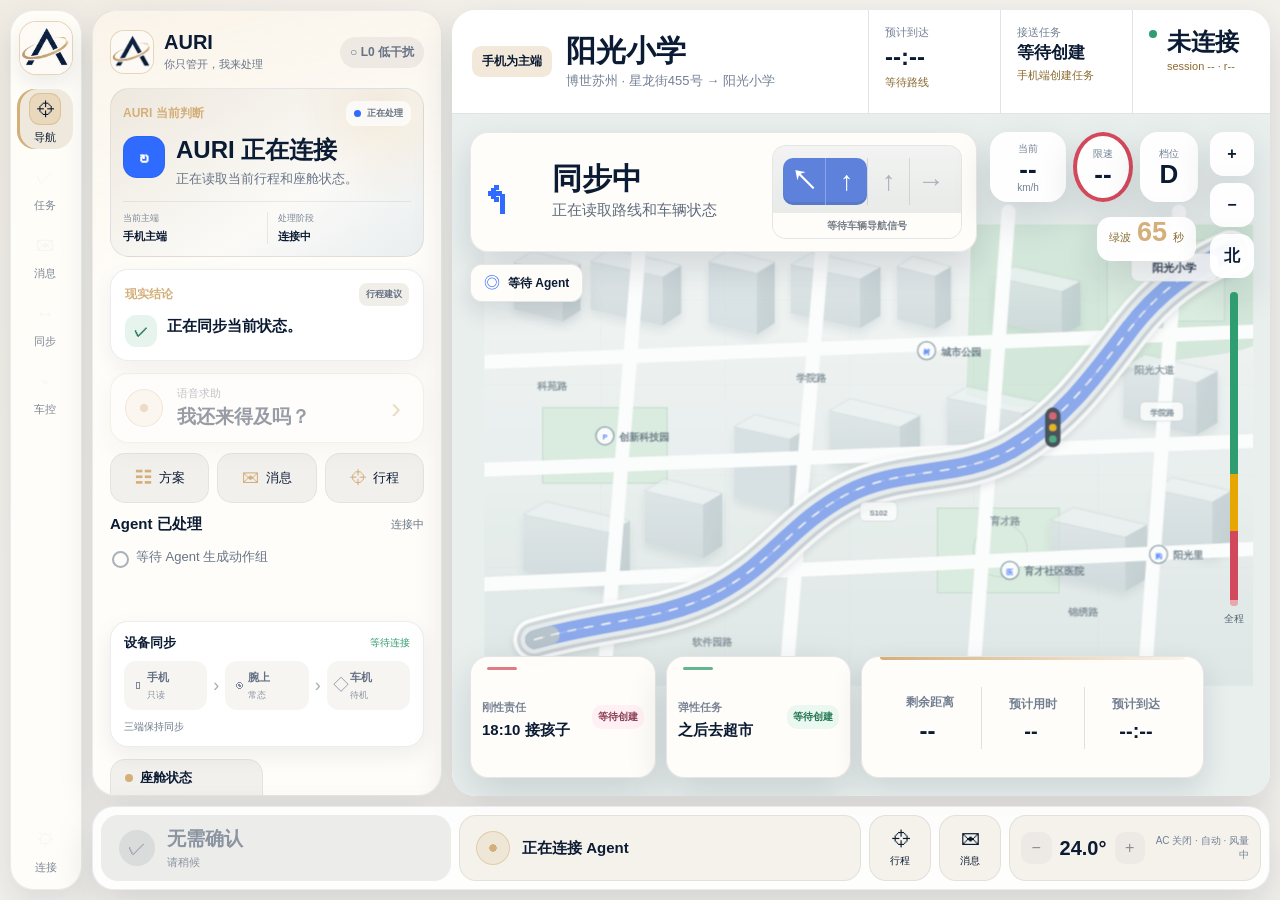
==== commit ddf5c207: "feat(hmi): publish decision and review cards" ====
--- a/apps/vehicle-hmi/index.html
+++ b/apps/vehicle-hmi/index.html
@@ -7,7 +7,7 @@
   <meta http-equiv="Pragma" content="no-cache" />
   <meta http-equiv="Expires" content="0" />
   <title>AURI 车机 HMI | 随行压力接管 Agent</title>
-  <link rel="stylesheet" href="./styles.css?v=auri-cockpit-20260728g" />
+  <link rel="stylesheet" href="./styles.css?v=auri-cockpit-20260728h" />
 </head>
 <body>
   <main class="screen" aria-label="AURI 车机 HMI">
@@ -47,14 +47,36 @@
       </header>
 
       <section class="agent-state" id="agentState">
-        <span class="eyebrow">AURI 当前判断</span>
-        <h1 id="agentTitle">等待任务创建</h1>
-        <p id="agentText">创建任务后，AURI 会识别刚性责任和弹性任务。</p>
+        <div class="decision-head">
+          <span class="eyebrow">AURI 当前判断</span>
+          <span class="decision-chip"><i></i><b id="decisionStage">待机</b></span>
+        </div>
+        <div class="decision-main">
+          <span class="decision-icon" id="decisionIcon" aria-hidden="true">○</span>
+          <div>
+            <h1 id="agentTitle">等待任务创建</h1>
+            <p id="agentText">创建任务后，AURI 会识别刚性责任和弹性任务。</p>
+          </div>
+        </div>
+        <div class="decision-context">
+          <span><em>当前主端</em><strong id="decisionSurface">手机主端</strong></span>
+          <span><em>处理阶段</em><strong id="decisionProgress">待机</strong></span>
+        </div>
       </section>
 
       <section class="conclusion" aria-label="现实结论">
-        <span class="eyebrow">现实结论</span>
-        <p id="realConclusion">暂无风险结论。</p>
+        <div class="conclusion-head">
+          <span class="eyebrow">现实结论</span>
+          <span id="conclusionStage">当前建议</span>
+        </div>
+        <div class="conclusion-main">
+          <span class="conclusion-icon" aria-hidden="true">✓</span>
+          <p id="realConclusion">暂无风险结论。</p>
+        </div>
+        <div class="review-links" id="reviewLinks" hidden>
+          <button type="button" data-detail="drafts"><span aria-hidden="true">✉</span><strong>消息记录</strong><em>老师与家人</em></button>
+          <button type="button" data-detail="plan"><span aria-hidden="true">✓</span><strong>处理结果</strong><em>任务与订单</em></button>
+        </div>
       </section>
 
       <section class="agent-controls" aria-label="Agent 快捷交互">
@@ -144,10 +166,10 @@
             <strong id="eta">--:--</strong>
             <em id="etaNote">等待路线</em>
           </div>
-          <div>
-            <span>责任窗口</span>
+          <div class="responsibility-metric">
+            <span id="windowLabel">接送任务</span>
             <strong id="windowState">未建立</strong>
-            <em>18:10 接孩子</em>
+            <em id="windowDetail">等待任务创建</em>
           </div>
           <div class="connection-metric">
             <span class="connection-dot"></span>
@@ -523,7 +545,7 @@
     <span>推荐 16:9 大屏或平板横屏。</span>
   </div>
 
-  <script src="./amap-adapter.js?v=auri-cockpit-20260728g"></script>
-  <script src="./app.js?v=auri-cockpit-20260728g"></script>
+  <script src="./amap-adapter.js?v=auri-cockpit-20260728h"></script>
+  <script src="./app.js?v=auri-cockpit-20260728h"></script>
 </body>
 </html>
--- a/apps/vehicle-hmi/styles.css
+++ b/apps/vehicle-hmi/styles.css
@@ -3277,3 +3277,279 @@
     min-height: 58px;
   }
 }
+
+/* AURI decision and conclusion cards. */
+
+.agent {
+  gap: 12px;
+}
+.agent-state {
+  padding: 14px;
+  border-radius: 19px;
+  color: var(--auri-navy);
+  background:
+    radial-gradient(circle at 88% 15%, rgba(212, 175, 122, .2), transparent 29%),
+    linear-gradient(145deg, #eee8de, #fbfaf7 62%, #e9eef0);
+  border: 1px solid rgba(11, 27, 51, .08);
+}
+.decision-head,
+.conclusion-head {
+  display: flex;
+  align-items: center;
+  justify-content: space-between;
+  gap: 10px;
+}
+.decision-chip {
+  min-height: 25px;
+  padding: 5px 8px;
+  border-radius: 9px;
+  display: flex;
+  align-items: center;
+  gap: 6px;
+  color: #657183;
+  background: rgba(255, 255, 255, .72);
+  font-size: 9px;
+}
+.decision-chip i {
+  width: 7px;
+  height: 7px;
+  border-radius: 50%;
+  background: #9ba4af;
+}
+.agent-state[data-tone="warning"] .decision-chip i {
+  background: var(--state-warning);
+}
+.agent-state[data-tone="processing"] .decision-chip i {
+  background: var(--state-processing);
+}
+.agent-state[data-tone="success"] .decision-chip i {
+  background: var(--state-success);
+}
+.agent-state[data-tone="critical"] .decision-chip i {
+  background: var(--state-critical);
+}
+.decision-main {
+  margin-top: 10px;
+  display: grid;
+  grid-template-columns: 42px minmax(0, 1fr);
+  gap: 11px;
+  align-items: start;
+}
+.decision-icon {
+  width: 42px;
+  height: 42px;
+  border-radius: 14px;
+  display: grid;
+  place-items: center;
+  color: #7a684d;
+  background: rgba(255, 255, 255, .78);
+  border: 1px solid rgba(11, 27, 51, .07);
+  font-size: 20px;
+  font-weight: 850;
+}
+.agent-state[data-tone="warning"] .decision-icon {
+  color: #775400;
+  background: #fff0bd;
+}
+.agent-state[data-tone="processing"] .decision-icon {
+  color: #fff;
+  background: var(--state-processing);
+}
+.agent-state[data-tone="success"] .decision-icon {
+  color: #fff;
+  background: var(--state-success);
+}
+.agent-state[data-tone="critical"] .decision-icon {
+  color: #fff;
+  background: var(--state-critical);
+}
+.agent-state h1 {
+  margin: 0;
+  font-size: 27px;
+  line-height: 1.16;
+}
+.agent-state p {
+  max-width: none;
+  margin-top: 6px;
+  color: #687588;
+  font-size: 13px;
+  line-height: 1.45;
+}
+.decision-context {
+  margin-top: 12px;
+  padding-top: 10px;
+  border-top: 1px solid rgba(11, 27, 51, .08);
+  display: grid;
+  grid-template-columns: 1fr 1fr;
+}
+.decision-context > span {
+  min-width: 0;
+  padding: 0 10px;
+  border-left: 1px solid rgba(11, 27, 51, .08);
+}
+.decision-context > span:first-child {
+  padding-left: 0;
+  border-left: 0;
+}
+.decision-context em,
+.decision-context strong {
+  display: block;
+  overflow: hidden;
+  text-overflow: ellipsis;
+  white-space: nowrap;
+}
+.decision-context em {
+  color: #7b8696;
+  font-size: 9px;
+  font-style: normal;
+}
+.decision-context strong {
+  margin-top: 4px;
+  font-size: 11px;
+}
+
+.conclusion {
+  padding: 13px 14px;
+  border: 1px solid rgba(11, 27, 51, .08);
+  border-radius: 18px;
+  background: #fff;
+  box-shadow: 0 8px 22px rgba(11, 27, 51, .06);
+}
+.conclusion-head > span:last-child {
+  padding: 5px 7px;
+  border-radius: 8px;
+  color: #667184;
+  background: #f0eee9;
+  font-size: 9px;
+  font-weight: 750;
+}
+.conclusion-main {
+  margin-top: 9px;
+  display: grid;
+  grid-template-columns: 32px minmax(0, 1fr);
+  gap: 10px;
+  align-items: start;
+}
+.conclusion-icon {
+  width: 32px;
+  height: 32px;
+  border-radius: 11px;
+  display: grid;
+  place-items: center;
+  color: #287957;
+  background: #e6f4ed;
+  font-size: 14px;
+  font-weight: 850;
+}
+.state-risk .conclusion-icon,
+.state-takeover .conclusion-icon {
+  color: #775400;
+  background: #fff0bd;
+}
+.conclusion p {
+  margin: 0;
+  font-size: 17px;
+  line-height: 1.42;
+}
+.review-links {
+  margin-top: 11px;
+  display: grid;
+  grid-template-columns: 1fr 1fr;
+  gap: 8px;
+}
+.review-links[hidden] {
+  display: none;
+}
+.review-links button {
+  min-width: 0;
+  min-height: 52px;
+  padding: 8px 10px;
+  border-radius: 14px;
+  display: grid;
+  grid-template-columns: 28px minmax(0, 1fr);
+  grid-template-rows: auto auto;
+  gap: 2px 8px;
+  align-items: center;
+  color: var(--auri-navy);
+  text-align: left;
+  background: #f4f2ed;
+  border: 1px solid rgba(11, 27, 51, .06);
+  cursor: pointer;
+}
+.review-links button:hover {
+  background: #eee8dc;
+}
+.review-links button > span {
+  grid-row: 1 / 3;
+  width: 28px;
+  height: 28px;
+  border-radius: 10px;
+  display: grid;
+  place-items: center;
+  color: #6d5a3e;
+  background: #ead8bc;
+}
+.review-links strong,
+.review-links em {
+  overflow: hidden;
+  text-overflow: ellipsis;
+  white-space: nowrap;
+}
+.review-links strong {
+  font-size: 11px;
+}
+.review-links em {
+  color: #7c8796;
+  font-size: 9px;
+  font-style: normal;
+}
+.stage-parked_review .agent-state {
+  background:
+    radial-gradient(circle at 88% 15%, rgba(46, 157, 111, .17), transparent 29%),
+    linear-gradient(145deg, #e5eee9, #fbfaf7 64%, #ebe7df);
+}
+.stage-parked_review .agent-controls {
+  display: none;
+}
+.stage-parked_review .secondary-entry,
+.stage-parked_review .vehicle-state {
+  display: none;
+}
+
+.responsibility-metric strong {
+  font-size: 20px;
+}
+.responsibility-metric em {
+  white-space: nowrap;
+}
+
+@media (max-width: 1420px) {
+  .responsibility-metric strong {
+    font-size: 17px;
+  }
+  .agent-state {
+    padding: 12px;
+  }
+  .agent-state h1 {
+    font-size: 24px;
+  }
+  .conclusion p {
+    font-size: 15px;
+  }
+}
+
+@media (max-height: 760px) {
+  .agent-state {
+    padding: 11px 12px;
+  }
+  .decision-main {
+    margin-top: 8px;
+  }
+  .decision-context {
+    margin-top: 9px;
+    padding-top: 8px;
+  }
+  .conclusion {
+    padding: 11px 12px;
+  }
+}
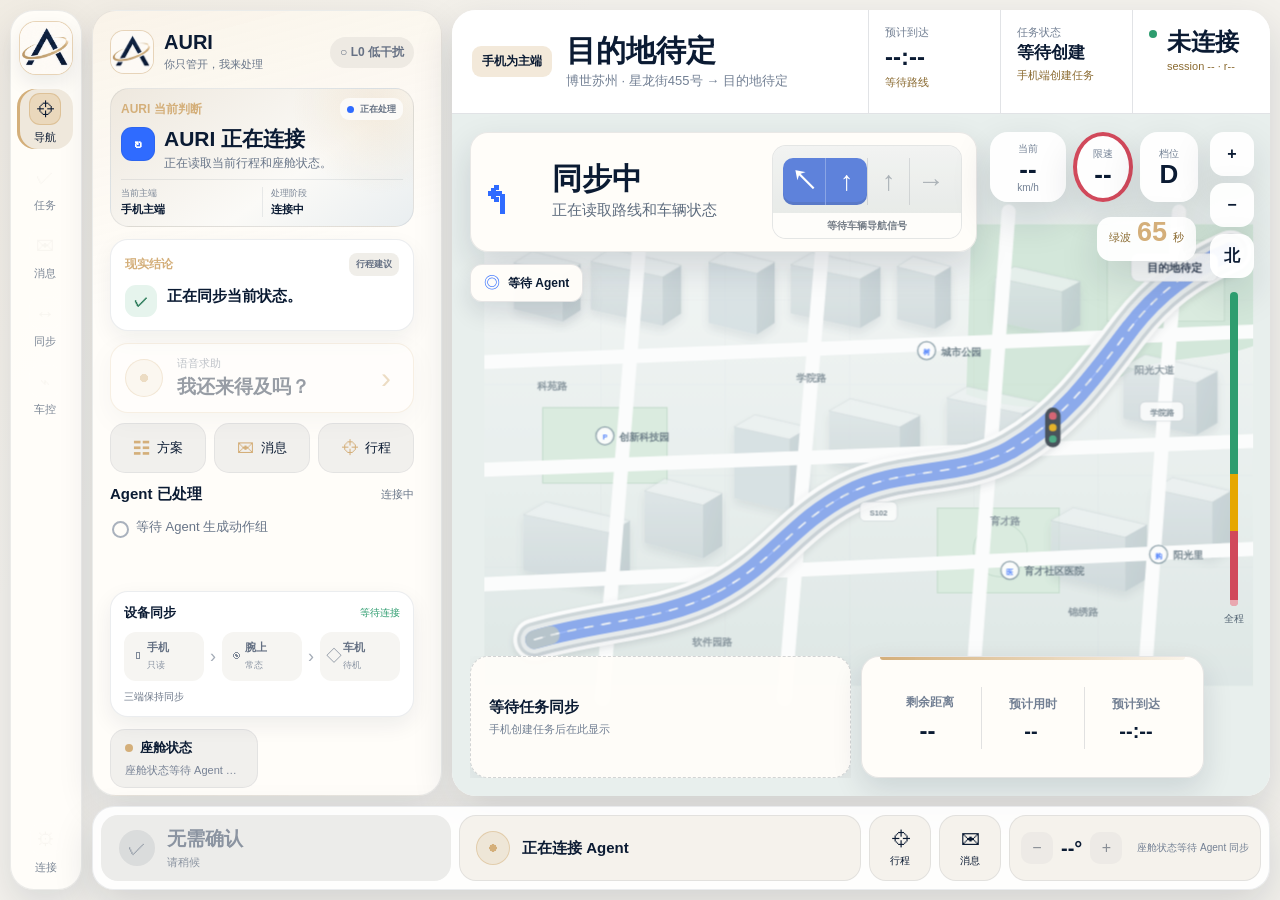
==== commit 8a77b8dc: "feat(hmi): publish dynamic world state views" ====
--- a/apps/vehicle-hmi/index.html
+++ b/apps/vehicle-hmi/index.html
@@ -7,7 +7,7 @@
   <meta http-equiv="Pragma" content="no-cache" />
   <meta http-equiv="Expires" content="0" />
   <title>AURI 车机 HMI | 随行压力接管 Agent</title>
-  <link rel="stylesheet" href="./styles.css?v=auri-cockpit-20260728h" />
+  <link rel="stylesheet" href="./styles.css?v=auri-cockpit-20260729a" />
 </head>
 <body>
   <main class="screen" aria-label="AURI 车机 HMI">
@@ -74,7 +74,7 @@
           <p id="realConclusion">暂无风险结论。</p>
         </div>
         <div class="review-links" id="reviewLinks" hidden>
-          <button type="button" data-detail="drafts"><span aria-hidden="true">✉</span><strong>消息记录</strong><em>老师与家人</em></button>
+          <button type="button" data-detail="drafts"><span aria-hidden="true">✉</span><strong>消息记录</strong><em>Agent 联系人</em></button>
           <button type="button" data-detail="plan"><span aria-hidden="true">✓</span><strong>处理结果</strong><em>任务与订单</em></button>
         </div>
       </section>
@@ -123,25 +123,24 @@
       <section class="secondary-entry" aria-label="座舱状态">
         <button id="openVehicle" type="button">
           <span><b class="status-dot gold"></b><strong>座舱状态</strong></span>
-          <em id="acState">AC 关闭 · 24.0° · 风量中</em>
+          <em id="acState">座舱状态等待 Agent 同步</em>
         </button>
       </section>
 
       <section class="vehicle-state detail-source" aria-hidden="true">
         <div class="ac-grid">
-          <div><span>温度</span><strong id="acTemp">24°</strong></div>
-          <div><span>模式</span><strong id="acMode">自动</strong></div>
-          <div><span>风量</span><strong id="acFan">中</strong></div>
+          <div><span>温度</span><strong id="acTemp">--°</strong></div>
+          <div><span>模式</span><strong id="acMode">等待同步</strong></div>
+          <div><span>风量</span><strong id="acFan">等待同步</strong></div>
         </div>
       </section>
 
       <section class="drafts detail-source" aria-hidden="true">
         <span id="draftStateHidden">未生成</span>
         <div class="tabs">
-          <button class="active" data-draft="teacher" type="button">老师</button>
-          <button data-draft="family" type="button">家人</button>
-        </div>
-        <p id="draftBody">风险成立后生成老师和家人的消息草稿。</p>
+          <button class="active" data-draft="" type="button">联系人</button>
+        </div>
+        <p id="draftBody">Agent 尚未生成消息动作。</p>
       </section>
 
       <section class="sync detail-source" aria-hidden="true">
@@ -156,7 +155,7 @@
         <div class="destination">
           <span id="modeChip">驾驶模式</span>
           <div>
-            <h2 id="destination">阳光小学</h2>
+            <h2 id="destination">目的地待定</h2>
             <p id="headline">等待任务创建，车机处于低干扰待机。</p>
           </div>
         </div>
@@ -354,7 +353,7 @@
           </g>
           <g class="school-label" transform="translate(1077 67)">
             <rect x="-68" y="-22" width="136" height="44" rx="12"/>
-            <text y="7" text-anchor="middle">阳光小学</text>
+            <text id="mapDestinationLabel" y="7" text-anchor="middle">目的地</text>
           </g>
         </svg>
         <div class="amap-turn-card">
@@ -413,15 +412,11 @@
         </div>
 
         <div class="map-bottom-sheet">
-          <div class="task-board" aria-label="任务责任">
-            <button class="task-card rigid" id="kidTask" type="button">
-              <span class="task-copy"><em>刚性责任</em><strong>18:10 接孩子</strong></span>
-              <span class="task-status" id="kidTaskState">等待创建</span>
-            </button>
-            <button class="task-card flexible" id="shopTask" type="button">
-              <span class="task-copy"><em>弹性任务</em><strong>之后去超市</strong></span>
-              <span class="task-status" id="shopTaskState">等待创建</span>
-            </button>
+          <div class="task-board" id="taskBoard" aria-label="Agent 同步任务">
+            <div class="task-empty">
+              <strong>等待任务同步</strong>
+              <span>手机创建任务后在此显示</span>
+            </div>
           </div>
           <button id="openRouteSummary" class="trip-summary" type="button" aria-label="打开行程详情">
             <span class="trip-primary"><em>剩余距离</em><strong id="amapRemain"><b>7.8</b><small>公里</small></strong></span>
@@ -450,9 +445,9 @@
       </button>
       <div class="climate">
         <button disabled aria-label="降低温度">−</button>
-        <strong id="climateTemp">24.0°</strong>
+        <strong id="climateTemp">--°</strong>
         <button disabled aria-label="升高温度">+</button>
-        <span id="climateMode">AC 只读 · 自动</span>
+        <span id="climateMode">等待 Agent 同步</span>
       </div>
     </footer>
 
@@ -485,15 +480,15 @@
           <legend>Agent</legend>
           <label>
             <span>Agent API</span>
-            <input id="configApiBase" autocomplete="off" placeholder="https://auri-langchain-agent-api.onrender.com" />
+            <input id="configApiBase" autocomplete="off" placeholder="https://auri-agent-api.onrender.com" />
           </label>
           <label>
             <span>Team Token</span>
             <input id="configToken" type="password" autocomplete="off" placeholder="仅保存在本浏览器，不写入仓库" />
           </label>
           <div class="config-actions agent-presets">
-            <button id="usePublicAgent" type="button">LangChain 公网</button>
-            <button id="useLegacyAgent" type="button">旧版回退</button>
+            <button id="usePublicAgent" type="button">团队公网</button>
+            <button id="useLegacyAgent" type="button">备用公网</button>
             <button id="useLocalAgent" type="button">本地 Agent</button>
           </div>
         </fieldset>
@@ -545,7 +540,8 @@
     <span>推荐 16:9 大屏或平板横屏。</span>
   </div>
 
-  <script src="./amap-adapter.js?v=auri-cockpit-20260728h"></script>
-  <script src="./app.js?v=auri-cockpit-20260728h"></script>
+  <script src="./world-state-view.js?v=auri-cockpit-20260729a"></script>
+  <script src="./amap-adapter.js?v=auri-cockpit-20260729a"></script>
+  <script src="./app.js?v=auri-cockpit-20260729a"></script>
 </body>
 </html>
--- a/apps/vehicle-hmi/styles.css
+++ b/apps/vehicle-hmi/styles.css
@@ -3553,3 +3553,286 @@
     padding: 11px 12px;
   }
 }
+
+/* Dynamic World State layout: keep the driver panel and task surfaces usable at HMI sizes. */
+
+.agent {
+  overflow-x: hidden;
+  overflow-y: auto;
+  overscroll-behavior-y: contain;
+  scrollbar-gutter: stable;
+  scrollbar-width: thin;
+  scrollbar-color: rgba(11, 27, 51, .32) rgba(11, 27, 51, .06);
+}
+.agent::-webkit-scrollbar {
+  width: 7px;
+}
+.agent::-webkit-scrollbar-track {
+  margin-block: 16px;
+  border-radius: 999px;
+  background: rgba(11, 27, 51, .05);
+}
+.agent::-webkit-scrollbar-thumb {
+  border: 2px solid transparent;
+  border-radius: 999px;
+  background: rgba(11, 27, 51, .3);
+  background-clip: padding-box;
+}
+.agent::-webkit-scrollbar-thumb:hover {
+  background: rgba(11, 27, 51, .46);
+  background-clip: padding-box;
+}
+
+.agent-state {
+  flex: 0 0 auto;
+  padding: 10px 12px;
+}
+.decision-chip {
+  min-height: 22px;
+  padding: 4px 7px;
+}
+.decision-main {
+  margin-top: 7px;
+  grid-template-columns: 34px minmax(0, 1fr);
+  gap: 9px;
+}
+.decision-icon {
+  width: 34px;
+  height: 34px;
+  border-radius: 11px;
+  font-size: 16px;
+}
+.agent-state h1 {
+  font-size: 23px;
+  line-height: 1.12;
+}
+.agent-state p {
+  margin-top: 4px;
+  font-size: 12px;
+  line-height: 1.38;
+}
+.decision-context {
+  margin-top: 8px;
+  padding-top: 7px;
+}
+.decision-context > span {
+  padding-inline: 8px;
+}
+.decision-context strong {
+  margin-top: 2px;
+}
+
+.task-board {
+  min-width: 0;
+  grid-template-columns: repeat(var(--task-columns, 2), minmax(0, 1fr));
+  grid-template-rows: minmax(0, 1fr);
+  align-items: stretch;
+  overflow-x: hidden;
+  overflow-y: hidden;
+}
+.task-board.count-1 {
+  grid-template-columns: minmax(0, 1fr);
+}
+.task-board.many {
+  grid-template-columns: none;
+  grid-auto-columns: minmax(190px, calc((100% - 10px) / 2));
+  grid-auto-flow: column;
+  overflow-x: auto;
+  overscroll-behavior-x: contain;
+  scroll-snap-type: x proximity;
+  scrollbar-width: thin;
+  scrollbar-color: rgba(11, 27, 51, .3) rgba(255, 255, 255, .5);
+}
+.task-board.many::-webkit-scrollbar {
+  height: 6px;
+}
+.task-board.many::-webkit-scrollbar-track {
+  border-radius: 999px;
+  background: rgba(255, 255, 255, .52);
+}
+.task-board.many::-webkit-scrollbar-thumb {
+  border-radius: 999px;
+  background: rgba(11, 27, 51, .3);
+}
+.task-board.many .task-card {
+  width: 100%;
+  scroll-snap-align: start;
+}
+.task-board.empty {
+  grid-template-columns: minmax(0, 1fr);
+}
+.task-empty {
+  min-width: 0;
+  min-height: 100%;
+  padding: 14px 18px;
+  border-radius: 18px;
+  display: grid;
+  align-content: center;
+  justify-items: start;
+  gap: 5px;
+  color: var(--auri-navy);
+  background: rgba(255, 253, 249, .94);
+  border: 1px dashed rgba(11, 27, 51, .18);
+  box-shadow: 0 10px 24px rgba(11, 27, 51, .08);
+}
+.task-empty strong {
+  font-size: 15px;
+}
+.task-empty span {
+  color: var(--muted);
+  font-size: 11px;
+}
+
+.detail-action-list {
+  list-style: none;
+  margin: 0;
+  padding: 0;
+  display: grid;
+  gap: 9px;
+}
+.detail-action-list > li {
+  position: relative;
+  min-width: 0;
+  min-height: 58px;
+  padding: 11px 12px 11px 42px;
+  border-radius: 15px;
+  display: grid;
+  align-content: center;
+  gap: 3px;
+  color: var(--auri-navy);
+  background: #f5f3ee;
+  border: 1px solid rgba(11, 27, 51, .07);
+  line-height: 1.4;
+  overflow-wrap: anywhere;
+}
+.detail-action-list > li::before {
+  content: "○";
+  position: absolute;
+  left: 12px;
+  top: 50%;
+  width: 20px;
+  height: 20px;
+  border-radius: 7px;
+  display: grid;
+  place-items: center;
+  color: #687588;
+  background: #fff;
+  transform: translateY(-50%);
+  font-size: 11px;
+  font-weight: 850;
+}
+.detail-action-list > li.pending::before,
+.detail-action-list > li.awaiting_confirmation::before,
+.detail-action-list > li.ready::before {
+  content: "!";
+  color: #775400;
+  background: #fff0bd;
+}
+.detail-action-list > li.done::before,
+.detail-action-list > li.completed::before {
+  content: "✓";
+  color: #fff;
+  background: var(--state-success);
+}
+.detail-action-list strong,
+.detail-action-list span,
+.detail-action-list em {
+  min-width: 0;
+}
+.detail-action-list strong {
+  font-size: 14px;
+}
+.detail-action-list span,
+.detail-action-list em {
+  color: #748092;
+  font-size: 11px;
+  font-style: normal;
+}
+
+#actionList li.more {
+  min-height: 25px;
+  padding: 4px 8px 4px 25px;
+  border-radius: 10px;
+  color: #58677a;
+  background: rgba(11, 27, 51, .055);
+  text-overflow: clip;
+  white-space: normal;
+}
+#actionList li.more::before {
+  content: "+";
+  top: 6px;
+  width: 13px;
+  height: 13px;
+  display: grid;
+  place-items: center;
+  color: var(--auri-navy);
+  background: rgba(212, 175, 122, .72);
+  border: 0;
+  font-size: 11px;
+  font-weight: 900;
+}
+
+@media (max-width: 1420px) {
+  .agent-state {
+    padding: 9px 10px;
+  }
+  .agent-state h1 {
+    font-size: 21px;
+  }
+  .task-board.many {
+    grid-template-columns: none;
+    grid-auto-columns: minmax(178px, calc((100% - 10px) / 2));
+  }
+}
+
+@media (max-height: 760px) {
+  .agent {
+    gap: 8px;
+    padding-block: 12px;
+  }
+  .agent-state {
+    padding: 8px 10px;
+  }
+  .decision-head .eyebrow {
+    font-size: 10px;
+  }
+  .decision-chip {
+    min-height: 20px;
+    padding-block: 3px;
+  }
+  .decision-main {
+    margin-top: 5px;
+    grid-template-columns: 30px minmax(0, 1fr);
+    gap: 8px;
+  }
+  .decision-icon {
+    width: 30px;
+    height: 30px;
+    border-radius: 10px;
+    font-size: 14px;
+  }
+  .agent-state h1 {
+    font-size: 19px;
+  }
+  .agent-state p {
+    margin-top: 3px;
+    font-size: 11px;
+    line-height: 1.32;
+  }
+  .decision-context {
+    margin-top: 6px;
+    padding-top: 5px;
+  }
+  .decision-context em {
+    font-size: 8px;
+  }
+  .decision-context strong {
+    font-size: 10px;
+  }
+  .task-board.many {
+    padding-bottom: 3px;
+  }
+  .task-empty {
+    padding: 10px 14px;
+  }
+}
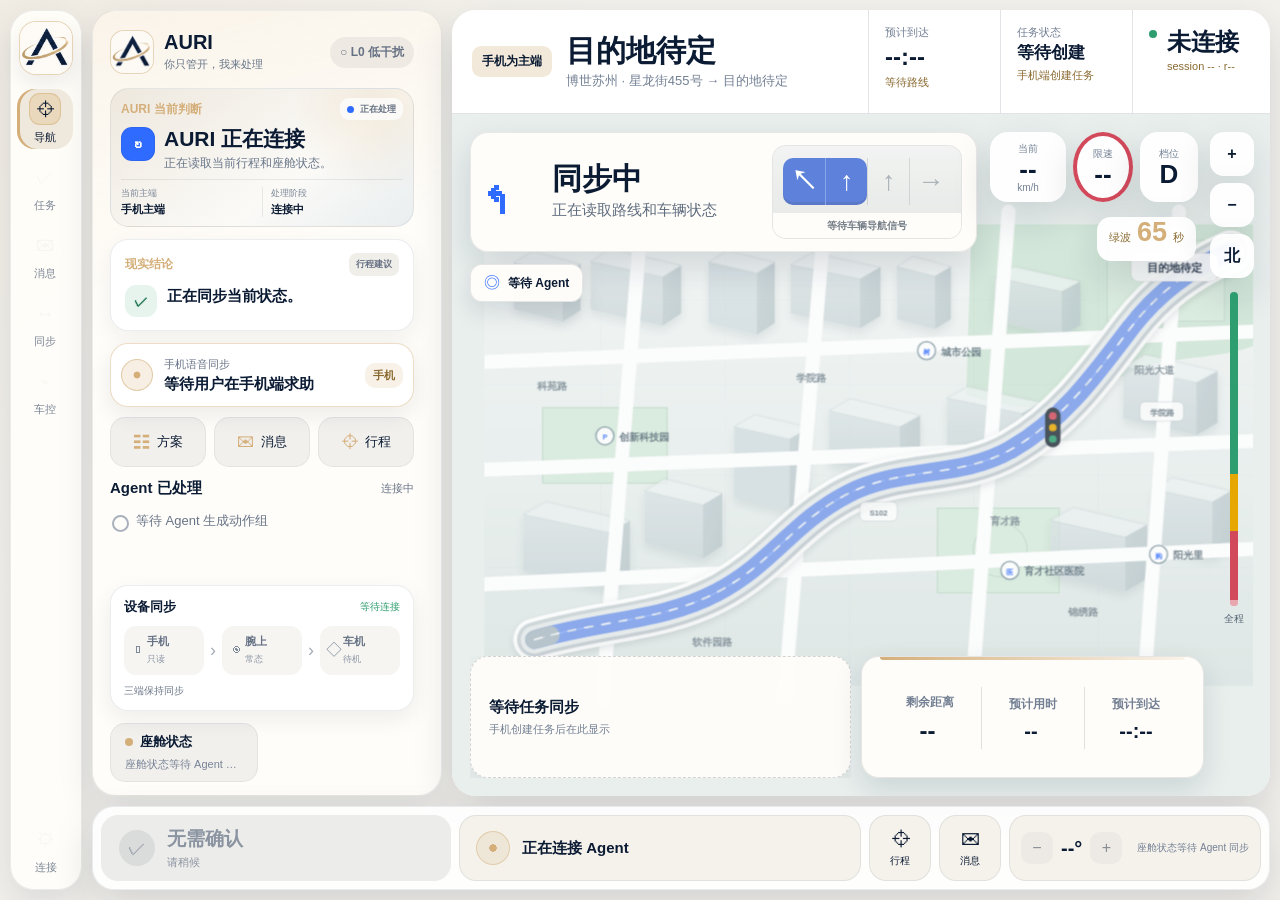
==== commit 2155613c: "feat(web): display mobile voice World State" ====
--- a/apps/vehicle-hmi/index.html
+++ b/apps/vehicle-hmi/index.html
@@ -7,7 +7,7 @@
   <meta http-equiv="Pragma" content="no-cache" />
   <meta http-equiv="Expires" content="0" />
   <title>AURI 车机 HMI | 随行压力接管 Agent</title>
-  <link rel="stylesheet" href="./styles.css?v=auri-cockpit-20260729a" />
+  <link rel="stylesheet" href="./styles.css?v=auri-cockpit-20260729c" />
 </head>
 <body>
   <main class="screen" aria-label="AURI 车机 HMI">
@@ -80,11 +80,11 @@
       </section>
 
       <section class="agent-controls" aria-label="Agent 快捷交互">
-        <button id="quickAskBtn" class="voice-action" type="button">
+        <div id="quickAskBtn" class="voice-action voice-transcript" role="status" aria-live="polite">
           <span class="voice-orb" aria-hidden="true"></span>
-          <span><em id="quickAskMode">语音求助</em><strong id="quickAskLabel">我还来得及吗？</strong></span>
-          <b aria-hidden="true">›</b>
-        </button>
+          <span><em id="quickAskMode">手机语音同步</em><strong id="quickAskLabel">等待用户在手机端求助</strong></span>
+          <b aria-hidden="true">手机</b>
+        </div>
         <div class="control-row">
           <button id="openPlan" type="button"><span aria-hidden="true">☷</span><em>方案</em></button>
           <button id="openDrafts" type="button"><span aria-hidden="true">✉</span><em>消息</em></button>
@@ -419,9 +419,9 @@
             </div>
           </div>
           <button id="openRouteSummary" class="trip-summary" type="button" aria-label="打开行程详情">
-            <span class="trip-primary"><em>剩余距离</em><strong id="amapRemain"><b>7.8</b><small>公里</small></strong></span>
-            <span><em>预计用时</em><strong id="amapDuration"><b>18</b><small>分钟</small></strong></span>
-            <span><em>预计到达</em><strong id="amapArrival">18:10</strong></span>
+            <span class="trip-primary"><em>剩余距离</em><strong id="amapRemain"><b>--</b><small></small></strong></span>
+            <span><em>预计用时</em><strong id="amapDuration"><b>--</b><small></small></strong></span>
+            <span><em>预计到达</em><strong id="amapArrival">--:--</strong></span>
           </button>
         </div>
 
@@ -460,7 +460,7 @@
         <button data-event="enter_vehicle">进入车辆</button>
         <button data-event="traffic_jam">拥堵加剧</button>
         <button data-event="stress_signal">压力辅助信号</button>
-        <button data-event="agent_takeover">Agent 接管</button>
+        <button data-event="agent_takeover">同步手机求助</button>
         <button data-event="confirm_send">确认发送</button>
         <button data-event="restore">状态恢复</button>
         <button data-event="reset">重置 Demo</button>
@@ -540,8 +540,8 @@
     <span>推荐 16:9 大屏或平板横屏。</span>
   </div>
 
-  <script src="./world-state-view.js?v=auri-cockpit-20260729a"></script>
+  <script src="./world-state-view.js?v=auri-cockpit-20260729c"></script>
   <script src="./amap-adapter.js?v=auri-cockpit-20260729a"></script>
-  <script src="./app.js?v=auri-cockpit-20260729a"></script>
+  <script src="./app.js?v=auri-cockpit-20260729c"></script>
 </body>
 </html>
--- a/apps/vehicle-hmi/styles.css
+++ b/apps/vehicle-hmi/styles.css
@@ -260,6 +260,26 @@
 }
 .voice-action.enabled .voice-orb {
   box-shadow: 0 0 0 7px rgba(212, 175, 122, .14);
+}
+.voice-transcript {
+  cursor: default;
+}
+.voice-transcript:hover {
+  transform: none;
+}
+.voice-transcript strong {
+  line-height: 1.3;
+  overflow-wrap: anywhere;
+}
+.voice-transcript b {
+  min-width: 38px;
+  padding: 5px 7px;
+  border-radius: 10px;
+  color: #8b6a2f;
+  background: rgba(212, 175, 122, .18);
+  font-size: 11px;
+  font-weight: 800;
+  text-align: center;
 }
 .control-row {
   display: grid;
@@ -3734,6 +3754,23 @@
   color: #fff;
   background: var(--state-success);
 }
+
+@media (max-width: 1420px), (max-height: 760px) {
+  .voice-transcript {
+    min-height: 64px;
+    padding: 8px 10px;
+    grid-template-columns: 34px minmax(0, 1fr) 38px;
+    gap: 9px;
+  }
+  .voice-transcript .voice-orb {
+    width: 32px;
+    height: 32px;
+  }
+  .voice-transcript strong {
+    font-size: 15px;
+    line-height: 1.25;
+  }
+}
 .detail-action-list strong,
 .detail-action-list span,
 .detail-action-list em {
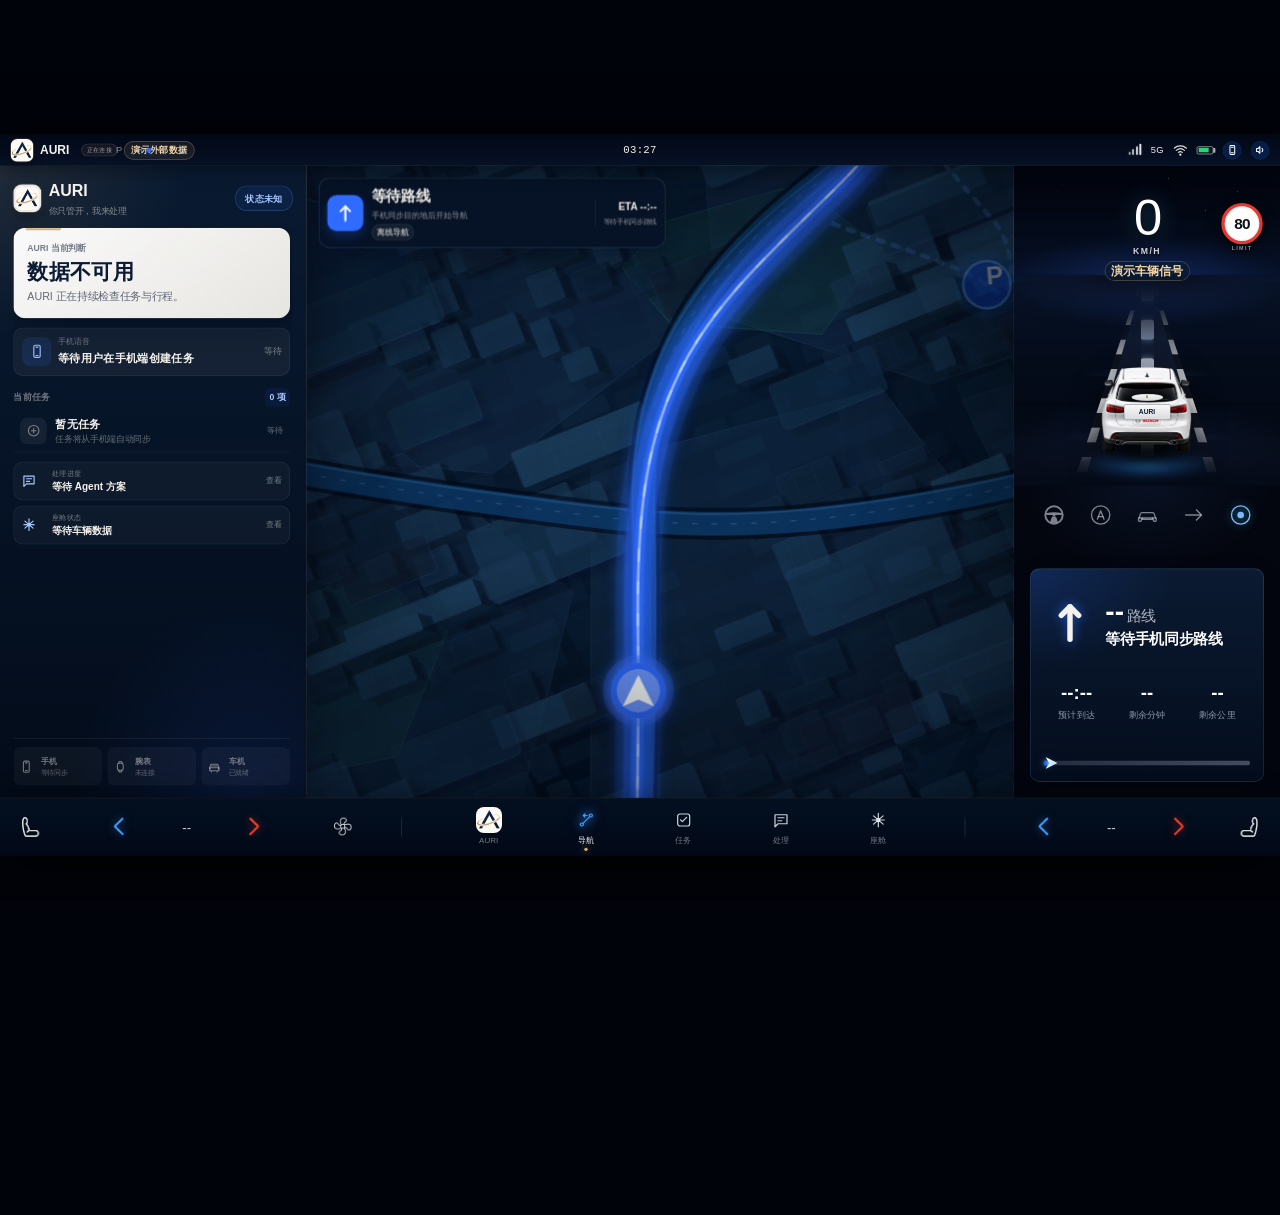
==== commit a40d2ed4: "feat(web): publish current AURI HMI and console" ====
--- a/apps/vehicle-hmi/index.html
+++ b/apps/vehicle-hmi/index.html
@@ -1,547 +1,14572 @@
-<!doctype html>
-<html lang="zh-CN">
+<!DOCTYPE html>
+<html lang="zh">
 <head>
-  <meta charset="utf-8" />
-  <meta name="viewport" content="width=device-width, initial-scale=1, viewport-fit=cover" />
-  <meta http-equiv="Cache-Control" content="no-cache, no-store, must-revalidate" />
-  <meta http-equiv="Pragma" content="no-cache" />
-  <meta http-equiv="Expires" content="0" />
-  <title>AURI 车机 HMI | 随行压力接管 Agent</title>
-  <link rel="stylesheet" href="./styles.css?v=auri-cockpit-20260729c" />
+<meta charset="UTF-8">
+<title>AURI · 你只管开，我来处理</title>
+<link rel="icon" href="icons/auri-icon.png">
+<script>window.AURI_HMI_MODE="world-state";</script>
+<!-- Optional local AMap sidecar. Missing = Agent config or offline fallback. See env.local.example.js. -->
+<script src="env.js" onerror="console.info('[AURI] env.js not found · visual shell mode')"></script>
+<script src="env.local.js" onerror="console.info('[AURI] env.local.js not found · use browser or Agent map config')"></script>
+<script>
+// AURI speech is delivered by Bosch TTS audio. Firefox/Linux system voices can
+// advertise Chinese support while spelling Han characters as "Chinese letter".
+(function blockUnreliableSystemSpeech() {
+  try {
+    const synth = window.speechSynthesis;
+    if (!synth) return;
+    synth.cancel();
+    Object.defineProperty(synth, "speak", {
+      configurable: true,
+      writable: false,
+      value: function auriSystemSpeechBlocked() { return undefined; }
+    });
+    window.__AURI_SYSTEM_SPEECH_BLOCKED__ = true;
+  } catch (_error) {
+    window.__AURI_SYSTEM_SPEECH_BLOCKED__ = false;
+  }
+})();
+</script>
+<style>
+/* ─── Reset ─── */
+*{box-sizing:border-box;margin:0;padding:0;-webkit-tap-highlight-color:transparent}
+:root{
+  --bg:#08090f;--panel:#0d0f18;--card:#13151f;
+  --blue:#3d82f6;--blue2:#5b9fff;
+  --green:#2dd36f;--orange:#f5a623;--red:#e53935;--purple:#7c4dff;
+  --t1:#e2e4ef;--t2:rgba(226,228,239,.48);--t3:rgba(226,228,239,.26);
+  --bd:rgba(255,255,255,.07);
+  --top:65px;--bot:104px;--sb:72px;--lp:540px;
+  /* compat aliases */
+  --tx:var(--t1);--tx2:var(--t2);--tx3:var(--t3);
+  --border:var(--bd);--border2:rgba(255,255,255,.12);
+  --bar:var(--panel);--card2:rgba(255,255,255,.03);
+  --cyan:#22d3ee;--yellow:#f0b429;
+  --none:rgba(226,228,239,.26);--mild:#f0b429;--mod:var(--orange);--sev:var(--red);
+}
+body{
+  background:#000;min-height:100vh;
+  margin:0;
+  overflow:hidden;
+  font-family:-apple-system,'Segoe UI','PingFang SC','Helvetica Neue',sans-serif;
+  font-size:13px;line-height:1.5;
+  color:var(--t1);
+}
+html{margin:0;padding:0;height:100%;}
+/* ─── HMI shell ─── */
+.hmi{
+  width:1920px;height:1080px;
+  background:var(--bg);
+  display:flex;flex-direction:column;
+  position:relative;overflow:hidden;
+}
+/* ══ 三级重度疲劳 · 红色侧向警示灯 (仅左右两侧)
+   按文档：低频闪 2-3 次后减弱，不持续亮 ══ */
+#severe-alert{position:absolute;inset:0;pointer-events:none;z-index:60;display:none;border-radius:inherit;}
+#severe-alert::before,
+#severe-alert::after{
+  content:'';
+  position:absolute;
+  top:-8%;
+  bottom:-8%;
+  width:165px;
+  opacity:0;
+  filter:blur(9px);
+  -webkit-mask-image:linear-gradient(180deg,transparent 0,#000 24%,#000 76%,transparent 100%);
+  mask-image:linear-gradient(180deg,transparent 0,#000 24%,#000 76%,transparent 100%);
+}
+#severe-alert::before{
+  left:0;
+  background:linear-gradient(90deg,rgba(248,81,73,.78),rgba(248,81,73,.34) 34%,rgba(248,81,73,.12) 62%,rgba(248,81,73,0) 100%);
+}
+#severe-alert::after{
+  right:0;
+  background:linear-gradient(270deg,rgba(248,81,73,.78),rgba(248,81,73,.34) 34%,rgba(248,81,73,.12) 62%,rgba(248,81,73,0) 100%);
+}
+#severe-alert.show{display:block;}
+#severe-alert.show::before,
+#severe-alert.show::after{
+  animation:sevSideFlash 7.2s ease-in-out forwards;
+}
+#severe-alert.show::after{animation-delay:.15s;}
+@keyframes sevSideFlash{
+  0%{opacity:0;filter:saturate(1);}
+  5%{opacity:.95;filter:saturate(1.35);}
+  12%{opacity:.20;}
+  19%{opacity:.95;filter:saturate(1.35);}
+  26%{opacity:.20;}
+  33%{opacity:.95;filter:saturate(1.35);}
+  40%{opacity:.20;}
+  47%{opacity:.95;filter:saturate(1.35);}
+  54%{opacity:.20;}
+  61%{opacity:.90;filter:saturate(1.3);}
+  68%{opacity:.20;}
+  75%{opacity:.80;filter:saturate(1.25);}
+  85%{opacity:.30;}
+  100%{opacity:0;}
+}
+/* ══ 三级重度疲劳 · 顶部状态栏方向盘震动 icon ══ */
+.tb-wheel-vibrate{
+  display:none;
+  align-items:center;
+  width:46px;height:32px;
+  margin:0 6px;
+  position:relative;
+  flex-shrink:0;
+}
+.tb-wheel-vibrate.show{display:inline-flex;}
+.tb-wheel-vibrate svg{width:46px;height:32px;overflow:visible;}
+.tb-wheel-vibrate .tb-wv-wheel{
+  fill:none;
+  stroke:#ff4158;
+  stroke-width:2;
+  stroke-linecap:round;
+  stroke-linejoin:round;
+  filter:drop-shadow(0 0 6px rgba(255,65,88,.7));
+}
+.tb-wheel-vibrate .tb-wv-wave{
+  stroke:#ff4158;
+  stroke-width:1.8;
+  stroke-linecap:round;
+  fill:none;
+  opacity:.85;
+  filter:drop-shadow(0 0 4px rgba(255,65,88,.65));
+}
+.tb-wheel-vibrate.show{animation:tbWheelFlash 2.8s ease-in-out forwards;}
+@keyframes tbWheelFlash{
+  0%{opacity:0;transform:scale(.6);}
+  10%{opacity:1;transform:scale(1.1);}
+  22%{opacity:.25;transform:scale(.96);}
+  34%{opacity:1;transform:scale(1.1);}
+  46%{opacity:.25;transform:scale(.96);}
+  58%{opacity:1;transform:scale(1.05);}
+  78%,100%{opacity:.85;transform:scale(1);}
+}
+.tb-wheel-vibrate.show .tb-wv-wave{animation:tbWvWave 0.55s ease-in-out infinite;}
+@keyframes tbWvWave{
+  0%,100%{opacity:.35;transform:translateX(0);}
+  50%{opacity:1;transform:translateX(2px);}
+}
+.tb-wheel-vibrate.show .tb-wv-wave.left{animation-direction:reverse;}
+/* ══════ TOP BAR ══════ */
+.top-bar{
+  height:var(--top);flex-shrink:0;
+  background:#05060b;border-bottom:1px solid rgba(255,255,255,.05);
+  display:flex;align-items:center;padding:0 20px;gap:0;z-index:30;
+}
+.tb-logo{display:flex;align-items:center;gap:10px;}
+.tb-logo-img{height:62px;width:auto;display:block;object-fit:contain;filter:drop-shadow(0 0 6px rgba(218,8,18,.18));}
+.tb-brand{font-size:17px;font-weight:700;letter-spacing:1.5px;color:#da0812;}
+.tb-time{font-size:22px;font-weight:300;color:var(--t1);letter-spacing:.5px;margin-left:20px;}
+.tb-np{display:flex;align-items:center;gap:8px;padding:5px 12px;border-radius:20px;
+  background:rgba(255,255,255,.05);border:1px solid rgba(255,255,255,.08);
+  max-width:200px;min-width:0;flex-shrink:1;overflow:hidden;margin-left:16px;}
+.tb-np-bars{display:flex;align-items:flex-end;gap:2px;height:14px;flex-shrink:0;}
+.tb-np-bars span{width:3px;border-radius:2px;background:var(--blue);animation:npbar 1.1s ease-in-out infinite;}
+.tb-np-bars span:nth-child(1){height:6px;animation-delay:0s;}
+.tb-np-bars span:nth-child(2){height:12px;animation-delay:.18s;}
+.tb-np-bars span:nth-child(3){height:8px;animation-delay:.36s;}
+.tb-np-bars span:nth-child(4){height:10px;animation-delay:.54s;}
+@keyframes npbar{0%,100%{transform:scaleY(.4)}50%{transform:scaleY(1)}}
+.tb-np-txt{font-size:12px;color:var(--t2);white-space:nowrap;overflow:hidden;text-overflow:ellipsis;}
+.tb-np-txt strong{color:var(--t1);font-weight:500;}
+.tb-sp{flex:1;}
+.tb-right{display:flex;align-items:center;gap:8px;flex-shrink:0;}
+.tb-ev{display:flex;align-items:center;gap:4px;}
+.ev-bar{width:26px;height:13px;border:1.5px solid var(--green);border-radius:3px;padding:1.5px;position:relative;}
+.ev-bar::after{content:'';position:absolute;right:-4px;top:50%;transform:translateY(-50%);width:3px;height:6px;background:var(--green);border-radius:0 2px 2px 0;}
+.ev-fill{width:82%;height:100%;background:var(--green);border-radius:1px;}
+.ev-bolt{color:var(--green);font-size:9px;font-weight:700;}
+.tb-dg{display:flex;flex-direction:column;align-items:center;line-height:1;}
+.tb-dg span:first-child{font-size:11px;font-weight:700;color:var(--t1);}
+.tb-dg span:last-child{font-size:9px;color:var(--t2);letter-spacing:1px;}
+.tb-temp{font-size:16px;font-weight:300;color:var(--t1);}
+.tb-icons{display:flex;align-items:center;gap:8px;}
+.tb-icons svg{width:16px;height:16px;stroke:var(--t3);stroke-width:2;fill:none;stroke-linecap:round;stroke-linejoin:round;}
+.tb-airbag{font-size:9px;font-weight:600;letter-spacing:.7px;color:var(--t3);line-height:1.5;text-align:right;}
+.tb-cam{width:26px;height:26px;border-radius:50%;border:1.5px solid rgba(255,255,255,.14);display:flex;align-items:center;justify-content:center;color:var(--t3);font-size:13px;}
+.tb-mic{width:32px;height:32px;border-radius:50%;background:transparent;border:none;display:flex;align-items:center;justify-content:center;cursor:pointer;transition:all .2s;}
+.tb-mic svg{width:15px;height:15px;stroke:#fff;stroke-width:2;fill:none;stroke-linecap:round;stroke-linejoin:round;transition:stroke .2s;}
+.tb-mic.offline{opacity:.4;cursor:not-allowed;}
+.tb-mic.offline:hover{opacity:.55;}
+.tb-offline{font-size:9px;color:var(--t3);background:rgba(255,255,255,.04);border:1px solid rgba(255,255,255,.08);padding:2px 7px;border-radius:10px;margin-left:8px;letter-spacing:.5px;display:none;}
+.tb-offline.show{display:inline-block;}
+.tb-mic.asr-on{background:transparent;border:none;box-shadow:none;animation:none;}
+.tb-mic.asr-on svg{stroke:#fff;}
+@keyframes micpulse{0%,100%{box-shadow:0 0 0 0 rgba(229,57,53,.45)}55%{box-shadow:0 0 0 7px rgba(229,57,53,0)}}
+.asr-ind{font-size:11px;color:var(--red);display:flex;align-items:center;gap:5px;white-space:nowrap;}
+.asr-dot{width:7px;height:7px;border-radius:50%;background:var(--red);animation:blink .8s infinite;}
+.asr-tx{font-size:10px;color:var(--cyan);max-width:160px;overflow:hidden;text-overflow:ellipsis;white-space:nowrap;}
+.tb-bell{width:32px;height:32px;border-radius:50%;background:rgba(255,255,255,.05);border:1px solid var(--bd);display:flex;align-items:center;justify-content:center;cursor:pointer;}
+.tb-bell svg{width:15px;height:15px;stroke:var(--t3);stroke-width:2;fill:none;stroke-linecap:round;stroke-linejoin:round;}
+.tb-div{width:1px;height:22px;background:rgba(255,255,255,.09);margin:0 2px;}
+.spdbtn{background:rgba(255,255,255,.04);border:1px solid var(--bd);color:var(--t3);padding:4px 10px;border-radius:6px;cursor:pointer;font-size:11px;font-family:inherit;transition:all .15s;}
+.spdbtn.on{background:rgba(61,130,246,.18);border-color:rgba(61,130,246,.45);color:var(--blue2);}
+#playbtn{background:rgba(45,211,111,.1);border:1px solid rgba(45,211,111,.3);color:var(--green);padding:6px 16px;border-radius:8px;cursor:pointer;font-size:13px;font-weight:600;font-family:inherit;transition:all .15s;}
+#playbtn:hover{background:rgba(45,211,111,.18);}
+.alive-dot{width:7px;height:7px;border-radius:50%;background:var(--green);animation:blink 2s infinite;display:inline-block;}
+@keyframes blink{0%,100%{opacity:1}50%{opacity:.3}}
+
+/* ══════ BODY ══════ */
+.hmi-body{display:flex;flex:1;overflow:hidden;min-height:0;}
+
+/* ══════ SIDEBAR ══════ */
+.sidebar{
+  width:var(--sb);flex-shrink:0;
+  background:#05060b;border-right:1px solid var(--bd);
+  display:flex;flex-direction:column;align-items:center;
+  padding:10px 0;gap:3px;overflow:hidden;
+}
+.sb-btn{
+  width:48px;height:48px;border-radius:14px;border:none;background:transparent;
+  display:flex;align-items:center;justify-content:center;
+  cursor:default;position:relative;transition:background .15s;flex-shrink:0;
+}
+.sb-btn svg{width:20px;height:20px;stroke:var(--t3);stroke-width:1.8;fill:none;stroke-linecap:round;stroke-linejoin:round;transition:stroke .15s;}
+.sb-btn.curr{background:rgba(61,130,246,.14);}
+.sb-btn.curr::before{content:'';position:absolute;left:0;top:50%;transform:translateY(-50%);width:3px;height:24px;background:var(--blue);border-radius:0 3px 3px 0;}
+.sb-btn.curr svg{stroke:var(--blue);}
+.sb-btn.done{background:rgba(45,211,111,.06);}
+.sb-btn.done::before{content:'';position:absolute;left:0;top:50%;transform:translateY(-50%);width:3px;height:18px;background:var(--green);border-radius:0 3px 3px 0;}
+.sb-btn.done svg{stroke:var(--green);}
+.sb-sp{flex:1;}
+
+/* ══════ BOTTOM BAR ══════ */
+.bottom-bar{
+  height:var(--bot);flex-shrink:0;
+  background:#05060b;border-top:1px solid rgba(255,255,255,.05);
+  display:flex;align-items:center;justify-content:space-between;
+  padding:0 28px;z-index:30;
+}
+.bb-z{display:flex;align-items:center;gap:10px;}
+.bb-arr{font-size:18px;color:var(--t3);cursor:pointer;padding:5px 8px;border-radius:6px;transition:background .1s;}
+.bb-arr:hover{background:rgba(255,255,255,.06);}
+.bb-temp{font-size:17px;font-weight:300;color:rgba(255,255,255,.5);min-width:48px;text-align:center;}
+.bb-ctr{display:flex;align-items:center;gap:18px;}
+.bb-ic{width:36px;height:36px;display:flex;align-items:center;justify-content:center;cursor:pointer;border-radius:8px;transition:background .15s;}
+.bb-ic:hover{background:rgba(255,255,255,.06);}
+.bb-ic svg{width:21px;height:21px;stroke:var(--t3);stroke-width:2;fill:none;stroke-linecap:round;stroke-linejoin:round;}
+/* Drive mode */
+.drive-mode-bar{display:flex;align-items:center;gap:6px;background:rgba(255,255,255,.04);border:1px solid var(--bd);border-radius:20px;padding:4px 8px;}
+.dm-btn{font-size:11px;font-weight:600;padding:4px 10px;border-radius:14px;border:none;background:transparent;color:var(--t3);cursor:pointer;font-family:inherit;transition:all .18s;letter-spacing:.3px;}
+.dm-btn.active{color:#fff;}
+.dm-btn.active.eco{background:linear-gradient(135deg,#1a8a40,var(--green));}
+.dm-btn.active.comfort{background:linear-gradient(135deg,#1a50a0,var(--blue));}
+.dm-btn.active.sport{background:linear-gradient(135deg,#a05010,var(--orange));}
+.dm-btn.active.sport-plus{background:linear-gradient(135deg,#8a0808,var(--red));}
+/* Waveform state */
+.bz-area{display:flex;align-items:center;gap:10px;}
+#bz-wave{display:flex;align-items:flex-end;gap:2px;height:30px;}
+#bz-lbl{font-size:11px;color:var(--cyan);white-space:nowrap;}
+/* Y/N state */
+.yn-wrap{display:flex;gap:10px;}
+.ynbtn{min-width:110px;height:38px;border-radius:9px;cursor:pointer;font-family:inherit;font-size:13px;font-weight:600;border:1.5px solid;transition:all .15s;}
+#btny{background:rgba(45,211,111,.08);border-color:rgba(45,211,111,.3);color:var(--green);}
+#btny:hover{background:rgba(45,211,111,.16);}
+#btnn{background:rgba(229,57,53,.08);border-color:rgba(229,57,53,.3);color:var(--red);}
+#btnn:hover{background:rgba(229,57,53,.16);}
+
+/* ══════════════════════════════════════════════════════════
+   v2 OVERRIDES · 严格匹配参考图 (隐藏 demo chrome)
+   ══════════════════════════════════════════════════════════ */
+/* 隐藏顶部时间线 — 参考图没有 */
+.day-tl{display:none!important;}
+/* 隐藏侧边场景导航 — 参考图只有 5 个标准 HMI 图标，我们的 14 个场景圆点不要 */
+.sidebar{display:none!important;}
+/* 顶栏精简 — 参考图只有 BOSCH logo + 极少状态 icons */
+.tb-time{display:none!important;}
+.tb-np{display:none!important;}
+.tb-ev,.tb-dg,.tb-airbag,.spdbtn,.tb-bell,.tb-temp,.tb-icons,.tb-div{display:none!important;}
+.wm{display:none!important;}
+.map-right{display:none!important;}
+/* 右栏宽度由 .left-panel 主样式定义 (540px) */
+/* 演示状态圆点 (顶部右上角) — 初始蓝色，点击/演示中变绿 */
+#playbtn{
+  width:14px!important;height:14px!important;min-width:0!important;
+  padding:0!important;border-radius:50%!important;
+  font-size:0!important;color:transparent!important;text-indent:-9999px;overflow:hidden;
+  background:#3d82f6!important;border:1px solid rgba(255,255,255,.4)!important;
+  box-shadow:0 0 10px rgba(61,130,246,.65),0 0 0 4px rgba(61,130,246,.12)!important;
+  cursor:pointer;transition:background .3s,box-shadow .3s,transform .15s;
+  position:relative;
+}
+#playbtn:hover{transform:scale(1.15);}
+#playbtn.started{
+  background:#2dd36f!important;
+  box-shadow:0 0 12px rgba(45,211,111,.75),0 0 0 4px rgba(45,211,111,.18)!important;
+  animation:playdotPulse 1.8s ease-in-out infinite;
+}
+@keyframes playdotPulse{
+  0%,100%{box-shadow:0 0 12px rgba(45,211,111,.7),0 0 0 4px rgba(45,211,111,.18);}
+  50%{box-shadow:0 0 18px rgba(45,211,111,.95),0 0 0 7px rgba(45,211,111,.06);}
+}
+/* 顶栏：保持设计稿 72px (由 --top 控制)，仅微调 padding */
+.top-bar{padding:0 24px!important;}
+.tb-brand{font-size:14px!important;}
+.tb-right{gap:6px!important;}
+.tb-mic{width:28px!important;height:28px!important;}
+
+/* v2 顶栏右侧状态条 (5G/蓝牙/WiFi/电池/时间) */
+.tb-status{display:flex;align-items:center;gap:11px;margin-left:auto;color:rgba(255,255,255,.78);}
+.tb-stat-time{font-size:14px;font-weight:500;color:#fff;letter-spacing:.5px;font-family:-apple-system,'SF Pro Display',monospace;margin-right:4px;}
+.tb-stat-ic{width:16px;height:16px;color:rgba(255,255,255,.85);}
+.tb-stat-5g{font-size:11px;font-weight:700;letter-spacing:.5px;color:rgba(255,255,255,.85);padding:1px 5px;border:1px solid rgba(255,255,255,.3);border-radius:3px;}
+.tb-signal{display:inline-flex;align-items:flex-end;gap:2px;width:17px;height:14px;color:rgba(255,255,255,.88);}
+.tb-signal span{width:2.5px;border-radius:2px;background:currentColor;box-shadow:0 0 5px rgba(255,255,255,.18);}
+.tb-signal span:nth-child(1){height:4px;opacity:.62;}
+.tb-signal span:nth-child(2){height:7px;opacity:.74;}
+.tb-signal span:nth-child(3){height:10px;opacity:.86;}
+.tb-signal span:nth-child(4){height:13px;}
+.tb-bat{position:relative;width:24px;height:11px;border:1.5px solid rgba(255,255,255,.7);border-radius:2.5px;padding:1px;}
+.tb-bat-tip{position:absolute;right:-3px;top:50%;transform:translateY(-50%);width:2px;height:5px;background:rgba(255,255,255,.7);border-radius:0 1px 1px 0;}
+.tb-bat-fill{height:100%;width:78%;background:#2dd36f;border-radius:1px;}
+
+/* ═══ v2 顶栏:时钟居中 + 所有 icon 整体放大 ═══ */
+.top-bar{position:relative;}
+.tb-stat-time{
+  position:absolute!important;
+  left:50%;top:50%;
+  transform:translate(-50%,-50%);
+  font-size:21px!important;
+  font-weight:600!important;
+  margin:0!important;
+  letter-spacing:1.3px;
+  z-index:5;
+  font-family:-apple-system,'SF Pro Display',monospace;
+  text-shadow:0 0 14px rgba(255,255,255,.15);
+}
+.tb-logo svg{width:24px!important;height:24px!important;}
+.tb-brand{font-size:15px!important;letter-spacing:1.8px!important;}
+.tb-status{gap:12px!important;}
+.tb-signal{width:22px;height:17px;gap:2.5px;}
+.tb-signal span{width:2.8px;border-radius:2px;}
+.tb-signal span:nth-child(1){height:5px;}
+.tb-signal span:nth-child(2){height:9px;}
+.tb-signal span:nth-child(3){height:13px;}
+.tb-signal span:nth-child(4){height:17px;}
+.tb-stat-5g{font-size:12px;padding:2px 7px;border-radius:3px;border-width:1.2px;letter-spacing:.6px;}
+.tb-stat-ic{width:21px!important;height:21px!important;stroke-width:1.9!important;}
+.tb-bat{width:30px;height:14px;border-width:1.5px;border-radius:3px;padding:1.5px;}
+.tb-bat-tip{width:2.5px;height:7px;right:-3.5px;}
+.tb-mic{width:34px!important;height:34px!important;}
+.tb-mic svg{width:17px!important;height:17px!important;stroke-width:2.2!important;}
+#playbtn{width:18px!important;height:18px!important;}
+
+/* ══════════════════════════════════════════════════════════
+   v2 LAYOUT · 3 cols · Bosch IVI 风格左栏 (匹配参考图)
+   ══════════════════════════════════════════════════════════ */
+:root{--vd:432px;--lp:540px;}
+.vd-panel{width:var(--vd);flex-shrink:0;background:linear-gradient(180deg,#070912 0%,#0a0d18 100%);border-right:1px solid var(--bd);overflow:hidden;display:flex;flex-direction:column;}
+
+/* 顶部 · 导航 mini chip */
+.vd-top{display:flex;align-items:center;gap:7px;padding:11px 14px 10px;border-bottom:1px solid rgba(255,255,255,.04);}
+.vd-top-icon{width:20px;height:20px;border-radius:50%;background:rgba(34,211,238,.18);border:1px solid rgba(34,211,238,.45);display:inline-flex;align-items:center;justify-content:center;font-size:11px;color:var(--cyan);flex-shrink:0;}
+.vd-top-txt{font-size:11px;color:var(--t2);letter-spacing:.3px;line-height:1.3;flex:1;}
+.vd-top-txt b{color:var(--t1);font-weight:600;font-size:12px;display:block;}
+
+/* 大号速度 */
+.vd-speed-block{padding:18px 0 4px;display:flex;flex-direction:column;align-items:center;}
+.vd-speed-num{font-size:60px;font-weight:200;color:#fff;line-height:1;letter-spacing:-2px;font-family:-apple-system,'SF Pro Display',sans-serif;}
+.vd-speed-meta{display:flex;align-items:center;gap:8px;margin-top:4px;}
+.vd-speed-unit{font-size:10px;color:var(--t3);letter-spacing:1.4px;text-transform:uppercase;font-weight:600;}
+.vd-speed-arrow{color:#2dd36f;font-size:8px;}
+.vd-speed-arrow.dn{color:#f85149;}
+
+/* 完整马路 + 底部车体 (俯视图) · 左右实线 + 中央虚线 + 路面渐变 */
+.vd-road-area{position:relative;flex:1;min-height:380px;margin:8px 22px 0;border-radius:6px 6px 0 0;background:linear-gradient(180deg,#0a0d18 0%,#101521 40%,#161c2e 100%);overflow:hidden;display:flex;justify-content:center;align-items:flex-end;padding-bottom:14px;}
+/* 左右实线 (路缘) */
+.vd-road-edge{position:absolute;top:0;bottom:0;width:2.5px;background:linear-gradient(to bottom,rgba(255,255,255,.85) 0%,rgba(255,255,255,.95) 100%);box-shadow:0 0 6px rgba(255,255,255,.25);}
+.vd-road-edge.l{left:4px;}
+.vd-road-edge.r{right:4px;}
+/* 中央虚线 (流动) */
+.vd-road-dash{position:absolute;left:50%;top:0;bottom:0;width:6px;transform:translateX(-50%);overflow:hidden;}
+.vd-road-dash span{display:block;width:6px;height:36px;background:#ffffff;margin:0 0 24px;border-radius:3px;animation:vdRoadFlow 1s linear infinite;box-shadow:0 0 8px rgba(255,255,255,.5);}
+@keyframes vdRoadFlow{from{transform:translateY(-60px)}to{transform:translateY(0)}}
+/* 路面纹理 (subtle 散斑) */
+.vd-road-area::before{content:'';position:absolute;inset:0;background:radial-gradient(ellipse 70% 100% at 50% 100%,rgba(34,211,238,.06) 0%,transparent 70%);pointer-events:none;}
+
+/* 车体 (在路面底部) */
+.vd-car-3d{position:relative;z-index:5;}
+.vd-car-3d-svg{width:108px;height:auto;display:block;filter:drop-shadow(0 6px 22px rgba(34,211,238,.35));}
+.vd-car-3d.danger .vd-car-3d-svg{filter:drop-shadow(0 6px 22px rgba(248,81,73,.65));}
+.vd-lanes{display:none!important;}
+
+/* ═══ 上下分栏 · 上半固定高度 240px (3D 场景), 下半吃剩余空间, 保证底栏永远露出 ═══ */
+.vd-half-top{
+  flex:0 0 240px;min-height:0;
+  display:flex;flex-direction:column;
+  overflow:hidden;
+}
+.vd-half-bot{
+  flex:1 1 0;min-height:0;
+  display:flex;flex-direction:column;
+  overflow:hidden;
+}
+/* ═══════════════════════════════════════════════════════
+   Tesla 风第三人称 chase-cam 行车场景
+   ═══════════════════════════════════════════════════════ */
+.scene3d{
+  position:relative;width:100%;height:100%;overflow:hidden;
+  background:radial-gradient(ellipse 100% 70% at 50% 30%,#1c2538 0%,#0e1626 38%,#070b15 100%);
+  perspective:520px;perspective-origin:50% 30%;
+}
+/* 微弱地平线 */
+.s3d-horizonline{position:absolute;left:8%;right:8%;top:18%;height:1px;background:linear-gradient(90deg,transparent,rgba(120,170,220,.32),transparent);filter:blur(.6px);z-index:2;}
+.s3d-bg{position:absolute;inset:0;background:radial-gradient(ellipse 80% 38% at 50% 20%,rgba(40,72,140,.18),transparent 65%);z-index:1;pointer-events:none;}
+
+/* SVG 路面 (trapezoid, 直接铺满场景, 无横向接缝) */
+.s3d-roadview{
+  position:absolute;left:0;right:0;top:18%;bottom:0;
+  width:100%;height:auto;z-index:5;pointer-events:none;
+  filter:drop-shadow(0 0 8px rgba(255,255,255,.04));
+}
+/* 中央车道分隔虚线 (流动, 透视) */
+.s3d-lane-dashes{
+  position:absolute;left:50%;top:18%;bottom:0;
+  width:22px;transform:translateX(-50%);
+  overflow:hidden;perspective:380px;perspective-origin:50% 0;
+  z-index:6;pointer-events:none;
+}
+.s3d-lane-dashes.center > div, .s3d-lane-dashes.center{transform-style:preserve-3d;}
+.s3d-lane-dashes span{
+  display:block;width:100%;height:34px;background:#fff;border-radius:4px;
+  margin:0 auto 30px;
+  box-shadow:0 0 12px rgba(255,255,255,.7);
+  animation:s3dDash 1.1s linear infinite;
+  transform-origin:50% 100%;
+}
+@keyframes s3dDash{
+  from{transform:translateY(-20px) scale(.55);opacity:.45}
+  60%{opacity:1}
+  to{transform:translateY(420px) scale(2.2);opacity:.95}
+}
+
+/* HUD: 限速圈 */
+.s3d-hud-speed{position:absolute;top:14px;right:14px;width:46px;height:46px;border-radius:50%;background:#fff;color:#111;font-weight:800;font-size:17px;display:flex;align-items:center;justify-content:center;border:3.5px solid #e53935;box-shadow:0 4px 14px rgba(0,0,0,.55);z-index:20;font-family:-apple-system,sans-serif;}
+/* HUD: 当前时速 */
+.s3d-hud-dist{position:absolute;top:14px;left:14px;padding:7px 12px;border-radius:14px;background:rgba(5,10,22,.78);border:1px solid rgba(34,211,238,.45);color:#cfecff;font-size:11px;backdrop-filter:blur(8px);z-index:20;font-family:-apple-system,sans-serif;}
+.s3d-hud-dist b{color:#fff;font-size:16px;font-weight:700;margin-right:4px;letter-spacing:.5px;}
+/* Dashcam REC 标识 */
+.s3d-rec{position:absolute;top:18px;left:50%;transform:translateX(-50%);display:flex;align-items:center;gap:6px;font-size:10px;font-weight:700;color:#ff4444;letter-spacing:1.5px;z-index:20;text-shadow:0 0 6px rgba(255,68,68,.6);font-family:-apple-system,sans-serif;}
+.s3d-rec .rec-dot-cam{width:8px;height:8px;border-radius:50%;background:#ff2424;box-shadow:0 0 10px rgba(255,36,36,.9);animation:s3dRec 1.1s ease-in-out infinite;}
+@keyframes s3dRec{0%,100%{opacity:.4;transform:scale(.85)}50%{opacity:1;transform:scale(1.15)}}
+/* Dashcam 时间戳 (左下) */
+.s3d-ts{position:absolute;bottom:8px;left:14px;font-size:10px;color:rgba(255,255,255,.6);font-family:'SF Mono','Menlo','Consolas',monospace;letter-spacing:.3px;z-index:20;text-shadow:0 1px 2px rgba(0,0,0,.6);}
+
+/* 自车 · Tesla autopilot 风 chase-cam (车体在场景下半部, 路面在车前方延伸) */
+.s3d-owncar{
+  position:absolute;left:50%;bottom:8%;
+  width:58%;max-width:240px;
+  transform:translateX(-50%);
+  z-index:18;
+  filter:drop-shadow(0 14px 22px rgba(0,0,0,.75)) drop-shadow(0 0 16px rgba(0,170,255,.15));
+}
+.s3d-owncar svg{display:block;width:100%;height:auto;}
+/* 车下椭圆地面投影 */
+.s3d-owncar::before{
+  content:'';position:absolute;left:50%;bottom:-6px;
+  width:88%;height:18px;transform:translateX(-50%);
+  background:radial-gradient(ellipse,rgba(0,0,0,.85) 0%,rgba(0,0,0,.42) 42%,transparent 75%);
+  filter:blur(5px);z-index:-1;pointer-events:none;
+}
+/* 下半部组件正常显示 (取消之前的隐藏) */
+.vd-half-bot .vd-lane-status{display:flex!important;}
+.vd-half-bot .vd-foot{display:flex!important;}
+.vd-half-bot .vd-top{flex-shrink:0;}
+.vd-half-bot .vd-speed-block{padding:6px 0 2px;}
+.vd-half-bot .vd-speed-num{font-size:42px;}
+.vd-half-bot .vd-status-icons{margin:4px 22px 0;padding:8px 14px 6px;}
+.vd-half-bot .vd-nav-card{margin:6px 18px;padding:10px 12px;}
+.vd-half-bot .vd-nav-stats{margin-top:8px;}
+
+/* 车下驾驶辅助状态 icon 行 (车体下方) */
+.vd-status-icons{
+  display:flex;align-items:center;justify-content:center;
+  gap:18px;padding:14px 18px 10px;margin:6px 22px 0;
+  background:transparent;
+}
+.vd-si{
+  width:30px;height:30px;
+  display:flex;align-items:center;justify-content:center;
+  color:rgba(226,228,239,.55);
+  transition:color .25s,transform .25s,filter .25s;
+}
+.vd-si svg{width:100%;height:100%;display:block;}
+.vd-si.active{
+  color:var(--cyan);
+  filter:drop-shadow(0 0 6px rgba(34,211,238,.55));
+}
+.vd-si:hover{color:var(--t1);transform:translateY(-1px);}
+
+/* 车道状态横向指示器 (参考图风格) */
+.vd-lane-status{display:flex;gap:6px;padding:8px 16px 4px;}
+.vd-lane-status .vd-ln{flex:1;height:5px;border-radius:3px;background:rgba(34,211,238,.18);border:1px solid rgba(34,211,238,.4);position:relative;overflow:hidden;}
+.vd-lane-status .vd-ln::before{content:'';position:absolute;left:30%;top:0;bottom:0;width:35%;background:rgba(34,211,238,.65);}
+.vd-lane-status .vd-ln.r::before{left:35%;width:35%;}
+
+/* 底部 mode + 温度 */
+.vd-foot{padding:8px 14px 12px;display:flex;flex-direction:column;gap:6px;border-top:1px solid rgba(255,255,255,.05);}
+.vd-mode-row{display:flex;gap:5px;justify-content:center;flex-wrap:wrap;}
+.vd-mode-pill{font-size:9px;letter-spacing:.5px;padding:3px 9px;border-radius:9px;border:1px solid rgba(34,211,238,.4);color:var(--cyan);background:rgba(34,211,238,.06);font-weight:600;}
+.vd-mode-pill.dim{color:var(--t3);border-color:rgba(255,255,255,.1);background:transparent;}
+
+/* Center map (was right-panel) — also style hint */
+.center-panel{flex:1;position:relative;overflow:hidden;background:#0d1020;}
+
+/* v2 · 地图左下角转向箭头卡 (参考图 32/49 风格) */
+.map-turn-chip{position:absolute;top:64px;left:14px;z-index:30;display:flex;align-items:center;gap:10px;padding:9px 13px 9px 10px;background:rgba(5,6,11,.82);border:1px solid rgba(34,211,238,.32);border-radius:12px;backdrop-filter:blur(8px);box-shadow:0 2px 14px rgba(0,0,0,.5);}
+.map-turn-chip .mtc-arrow{width:32px;height:32px;border-radius:50%;background:rgba(34,211,238,.14);border:1.5px solid rgba(34,211,238,.45);display:flex;align-items:center;justify-content:center;}
+.map-turn-chip .mtc-arrow svg{width:22px;height:22px;}
+.map-turn-chip .mtc-dist{font-size:18px;color:#fff;font-weight:600;letter-spacing:-.5px;line-height:1;}
+.map-turn-chip .mtc-dist span{font-size:11px;color:var(--t3);font-weight:400;margin-left:2px;}
+.map-turn-chip .mtc-road{font-size:10px;color:var(--t3);margin-top:2px;letter-spacing:.3px;}
+
+/* v2 · 地图底部 ETA mini 信息 */
+.map-eta-mini{position:absolute;bottom:14px;left:14px;z-index:30;display:flex;align-items:center;gap:14px;padding:9px 14px;background:rgba(5,6,11,.82);border:1px solid rgba(255,255,255,.08);border-radius:12px;backdrop-filter:blur(8px);}
+.map-eta-mini .meta-row{display:flex;flex-direction:column;gap:2px;}
+.map-eta-mini .meta-lbl{font-size:9px;color:var(--t3);letter-spacing:.5px;text-transform:uppercase;}
+.map-eta-mini .meta-val{font-size:15px;color:#fff;font-weight:600;line-height:1;letter-spacing:-.3px;}
+.map-eta-mini .meta-val .u{font-size:10px;color:var(--t3);font-weight:400;margin-left:2px;}
+.map-eta-mini .meta-sep{width:1px;height:22px;background:rgba(255,255,255,.1);}
+
+/* v2 · Map top-center nav chip */
+.map-nav-chip{position:absolute;top:14px;left:50%;transform:translateX(-50%);z-index:30;display:flex;align-items:center;gap:10px;padding:6px 14px;background:rgba(5,6,11,.78);border:1px solid rgba(34,211,238,.32);border-radius:18px;backdrop-filter:blur(8px);font-size:12px;color:var(--t1);box-shadow:0 2px 14px rgba(0,0,0,.4);}
+.map-nav-chip .mnc-eta{font-size:14px;font-weight:600;color:var(--cyan);letter-spacing:.3px;}
+.map-nav-chip .mnc-sep{width:1px;height:14px;background:rgba(255,255,255,.15);}
+.map-nav-chip .mnc-lbl{font-size:11px;color:var(--t2);letter-spacing:.3px;}
+.map-nav-chip .mnc-dist{font-size:11px;color:var(--t3);font-family:monospace;}
+
+/* v2 · Right column polish (cards-stack feel) */
+.left-panel{box-shadow:-8px 0 24px rgba(0,0,0,.35);}
+#body-a{padding:14px 16px 18px;}
+#body-a > div{background:rgba(255,255,255,.018);border:1px solid rgba(255,255,255,.06);border-radius:12px;padding:14px 16px;margin-bottom:10px;box-shadow:0 1px 0 rgba(255,255,255,.03) inset;}
+.lp-hdr{padding:14px 18px;background:linear-gradient(180deg,rgba(255,255,255,.02) 0%,transparent 100%);}
+.lp-hdr-title{font-size:11px;letter-spacing:1px;color:var(--cyan);}
+
+/* ══════ LEFT PANEL (now used as RIGHT card column) ══════ */
+.left-panel{
+  order:1;                    /* v2: 飘到 flex 末尾 → 视觉上变右栏 */
+  width:var(--lp);flex-shrink:0;
+  background:var(--panel);border-left:1px solid var(--bd);
+  display:flex;flex-direction:column;overflow:hidden;
+  transition:border-left-color .3s;
+}
+.lp-hdr{
+  padding:12px 16px;flex-shrink:0;
+  border-bottom:1px solid var(--bd);
+  display:flex;align-items:center;justify-content:space-between;
+}
+.lp-hdr-title{font-size:13px;font-weight:600;color:var(--t1);text-transform:uppercase;letter-spacing:.6px;}
+.lp-hdr-badge{font-size:10px;padding:2px 8px;border-radius:10px;border:1px solid;font-weight:700;}
+.lp-body{flex:1;min-height:0;overflow-y:auto;padding:18px 20px;color:var(--t1);scrollbar-width:thin;scrollbar-color:rgba(255,255,255,.08) transparent;font-size:14px;line-height:1.55;}
+/* ── Readability uplift · 把 body-a 里的小字号统一抬高 ── */
+#body-a [style*="font-size:9px"]{font-size:12px!important;}
+#body-a [style*="font-size:10px"]{font-size:13px!important;}
+#body-a [style*="font-size:11px"]{font-size:14px!important;}
+#body-a [style*="font-size:12px"]{font-size:15px!important;}
+#body-a [style*="font-size:13px"]{font-size:15px!important;}
+#body-a [style*="font-size:14px"]{font-size:16px!important;}
+#body-a > div{line-height:1.55;}
+#body-a .tool-call{padding:8px 11px;margin-top:7px;}
+#body-a .tc-name{font-size:13px!important;}
+#body-a .tc-res{font-size:12px!important;color:var(--t2);}
+.lp-body::-webkit-scrollbar{width:3px;}
+.lp-body::-webkit-scrollbar-thumb{background:rgba(255,255,255,.1);border-radius:2px;}
+
+/* ══════ RIGHT PANEL ══════ */
+.right-panel{flex:1;position:relative;overflow:hidden;background:#0d1020;}
+#rmap{position:absolute;inset:0;z-index:1;}
+.leaflet-container{background:#0d1020;font-family:inherit;}
+.leaflet-tile-pane{filter:brightness(.88) saturate(.8);}
+.leaflet-control-zoom-in,.leaflet-control-zoom-out,.leaflet-control-attribution{display:none !important;}
+.leaflet-marker-icon{background:transparent!important;border:none!important;overflow:visible!important;}
+
+/* ── Pipeline strip (floating top) ── */
+.pipe-strip{display:none;}
+#pipe-round{display:none;}
+@keyframes spin{from{transform:rotate(0)}to{transform:rotate(360deg)}}
+
+/* ──────────────────────────────────────────────────────────
+   Thinking Panel · Agent 实时思考显示 (右下角浮窗)
+   ────────────────────────────────────────────────────────── */
+#tp{position:absolute;bottom:14px;right:14px;width:300px;max-height:300px;z-index:24;background:rgba(5,6,11,.92);border:1px solid rgba(34,211,238,.25);border-radius:10px;padding:0;backdrop-filter:blur(10px);box-shadow:0 4px 20px rgba(0,0,0,.5),0 0 16px rgba(34,211,238,.08);font-family:'SF Mono','Menlo','Consolas',monospace;display:none;flex-direction:column;transition:opacity .3s,transform .3s;}
+#tp.show{display:flex;animation:tpIn .3s ease;}
+#tp.active{border-color:rgba(34,211,238,.55);box-shadow:0 4px 20px rgba(0,0,0,.5),0 0 24px rgba(34,211,238,.25);}
+#tp.collapsed{max-height:32px;overflow:hidden;}
+#tp.collapsed .tp-body{display:none;}
+@keyframes tpIn{from{opacity:0;transform:translateY(8px)}to{opacity:1;transform:none}}
+.tp-hdr{padding:7px 11px;display:flex;align-items:center;gap:6px;font-size:11px;font-weight:700;color:var(--cyan);letter-spacing:.5px;border-bottom:1px solid rgba(34,211,238,.18);cursor:pointer;user-select:none;}
+.tp-hdr .tp-icon{font-size:14px;}
+.tp-hdr .tp-pulse{width:7px;height:7px;border-radius:50%;background:var(--cyan);box-shadow:0 0 8px rgba(34,211,238,.8);animation:tpPulse 1.2s ease-in-out infinite;margin-left:2px;}
+#tp:not(.active) .tp-hdr .tp-pulse{background:rgba(255,255,255,.18);box-shadow:none;animation:none;}
+@keyframes tpPulse{0%,100%{opacity:.4;transform:scale(.85)}50%{opacity:1;transform:scale(1.15)}}
+.tp-hdr .tp-tog{margin-left:auto;color:var(--t3);font-size:11px;padding:1px 5px;border-radius:3px;}
+.tp-hdr:hover .tp-tog{background:rgba(255,255,255,.06);color:var(--t1);}
+.tp-body{padding:8px 11px 10px;overflow-y:auto;max-height:255px;font-size:11px;line-height:1.55;color:var(--t2);}
+.tp-body::-webkit-scrollbar{width:3px;}
+.tp-body::-webkit-scrollbar-thumb{background:rgba(255,255,255,.12);border-radius:2px;}
+.tp-step{padding:5px 0;border-top:1px dashed rgba(255,255,255,.06);}
+.tp-step:first-child{border-top:none;padding-top:0;}
+.tp-step-name{font-size:10px;font-weight:700;letter-spacing:.4px;margin-bottom:3px;text-transform:uppercase;}
+.tp-step-name.k-perceive{color:var(--cyan);}
+.tp-step-name.k-decide{color:var(--yellow);}
+.tp-step-name.k-reflect{color:var(--green);}
+.tp-line{padding:1px 0 1px 8px;color:var(--t2);position:relative;animation:tpLineIn .2s ease;}
+.tp-line::before{content:'·';position:absolute;left:0;color:var(--t3);}
+.tp-line.dim{color:var(--t3);}
+.tp-line .tp-k{color:var(--t1);font-weight:600;}
+.tp-line .tp-n{color:var(--cyan);font-weight:700;}
+@keyframes tpLineIn{from{opacity:0;transform:translateX(-3px)}to{opacity:1;transform:none}}
+
+/* ── HUD (floating below pipeline) ── */
+#hud{
+  display:none;position:absolute;top:38px;left:0;right:62px;
+  z-index:20;padding:9px 16px;border-bottom:1px solid transparent;
+  backdrop-filter:blur(10px);animation:slideD .22s ease;
+}
+#hud.show{
+  display:flex;align-items:center;gap:12px;
+  height:140px;        /* 左上角弹窗统一高度 140px */
+  right:auto;          /* 取消右侧拉伸 → 宽度随内容自适应 */
+  width:max-content;
+  max-width:760px;
+  box-sizing:border-box;
+}
+@keyframes slideD{from{transform:translateY(-100%);opacity:0}to{transform:none;opacity:1}}
+
+/* ── Left panel Layer-2 section (below body-a) ── */
+.lp-b-hdr{
+  padding:8px 16px;flex-shrink:0;
+  border-top:1px solid var(--bd);
+  border-bottom:1px solid rgba(255,255,255,.04);
+  background:rgba(255,255,255,.018);
+  font-size:10px;font-weight:700;
+  text-transform:uppercase;letter-spacing:.7px;
+  transition:color .3s;
+  display:none;
+}
+.lp-b-body{
+  max-height:210px;overflow-y:auto;padding:12px 16px;
+  color:var(--t1);flex-shrink:0;
+  scrollbar-width:thin;scrollbar-color:rgba(255,255,255,.08) transparent;
+}
+.lp-b-body::-webkit-scrollbar{width:3px;}
+.lp-b-body::-webkit-scrollbar-thumb{background:rgba(255,255,255,.1);border-radius:2px;}
+
+/* ── Right controls ── */
+.map-right{position:absolute;right:0;top:0;bottom:0;width:62px;display:flex;flex-direction:column;align-items:center;padding:18px 0;gap:10px;z-index:20;background:linear-gradient(90deg,transparent,rgba(5,6,11,.68));}
+.speed-sign{width:46px;height:46px;border-radius:50%;border:3.5px solid var(--red);background:#fff;display:flex;align-items:center;justify-content:center;font-size:16px;font-weight:800;color:#111;flex-shrink:0;}
+.compass{width:40px;height:40px;border-radius:50%;background:#191d2e;border:1px solid rgba(255,255,255,.15);display:flex;flex-direction:column;align-items:center;justify-content:center;flex-shrink:0;gap:1px;}
+.compass-n{width:0;height:0;border-left:5px solid transparent;border-right:5px solid transparent;border-bottom:10px solid var(--red);}
+.compass-s{width:0;height:0;border-left:5px solid transparent;border-right:5px solid transparent;border-top:10px solid rgba(255,255,255,.25);}
+.mr-sp{flex:1;}
+
+/* ── Bosch watermark ── */
+.wm{position:absolute;bottom:14px;left:14px;display:flex;align-items:center;gap:6px;z-index:5;opacity:.55;}
+.wm-lbl{font-size:10px;color:rgba(255,255,255,.5);}
+.wm-text{font-size:12px;font-weight:700;letter-spacing:1px;color:#da0812;}
+/* modal */
+#modal{display:none;position:absolute;inset:0;z-index:50;background:rgba(8,9,15,.9);backdrop-filter:blur(6px);flex-direction:column;align-items:center;justify-content:center;padding:20px;}
+#modal.show{display:flex;animation:mfade .2s ease;}
+@keyframes mfade{from{opacity:0}to{opacity:1}}
+#modal-inner{background:var(--card);border:1px solid rgba(255,255,255,.1);border-radius:16px;padding:24px 30px;max-width:560px;width:100%;max-height:88%;overflow-y:auto;scrollbar-width:thin;}
+#modal-inner::-webkit-scrollbar{width:3px;}
+#modal-inner::-webkit-scrollbar-thumb{background:rgba(255,255,255,.1);border-radius:2px;}
+/* ══ 3.7 行程总结 modal · 中控地图主区域居中覆盖，最高层级 ══ */
+#trip-summary{
+  display:none;
+  position:absolute;
+  inset:0;
+  z-index:80;
+  background:rgba(4,8,16,.62);
+  backdrop-filter:blur(10px);
+  -webkit-backdrop-filter:blur(10px);
+  flex-direction:column;
+  align-items:center;
+  justify-content:center;
+  padding:60px;
+}
+#trip-summary.show{display:flex;animation:mfade .25s ease;}
+.ts-card{
+  width:920px;
+  max-width:96%;
+  max-height:94%;
+  overflow-y:auto;
+  padding:34px 40px 30px;
+  border-radius:24px;
+  background:
+    radial-gradient(120% 70% at 12% 0%,rgba(17,104,255,.18),transparent 56%),
+    linear-gradient(180deg,rgba(11,22,40,.94),rgba(6,12,22,.96));
+  border:1px solid rgba(112,181,255,.22);
+  box-shadow:0 32px 80px rgba(0,0,0,.6),0 0 0 1px rgba(255,255,255,.04) inset;
+  scrollbar-width:thin;
+  scrollbar-color:rgba(255,255,255,.12) transparent;
+}
+.ts-card::-webkit-scrollbar{width:4px;}
+.ts-card::-webkit-scrollbar-thumb{background:rgba(255,255,255,.12);border-radius:2px;}
+.ts-header{display:flex;align-items:center;gap:16px;margin-bottom:24px;padding-bottom:20px;border-bottom:1px solid rgba(255,255,255,.06);}
+.ts-header-ic{
+  width:56px;height:56px;border-radius:50%;
+  background:rgba(45,211,111,.18);
+  border:2px solid rgba(45,211,111,.66);
+  display:flex;align-items:center;justify-content:center;
+  color:#2dd36f;font-size:30px;font-weight:700;
+  box-shadow:0 0 22px rgba(45,211,111,.32);
+  flex-shrink:0;
+}
+.ts-title{font-size:24px;color:#fff;font-weight:650;line-height:1.2;letter-spacing:.4px;}
+.ts-sub{font-size:14px;color:var(--green);margin-top:4px;}
+.ts-section-title{font-size:13px;color:var(--t3);font-weight:600;letter-spacing:1.2px;text-transform:uppercase;margin:22px 0 12px;}
+.ts-core-grid{display:grid;grid-template-columns:1fr 1fr;gap:14px;}
+.ts-eval{
+  padding:16px 18px;
+  border-radius:14px;
+  background:rgba(255,255,255,.025);
+  border:1px solid rgba(255,255,255,.06);
+  display:flex;flex-direction:column;gap:6px;
+}
+.ts-eval.red{border-color:rgba(255,65,88,.32);background:rgba(255,65,88,.06);}
+.ts-eval.yellow{border-color:rgba(240,180,41,.32);background:rgba(240,180,41,.06);}
+.ts-eval.blue{border-color:rgba(61,130,246,.32);background:rgba(61,130,246,.06);}
+.ts-eval.green{border-color:rgba(45,211,111,.32);background:rgba(45,211,111,.06);}
+.ts-eval-head{display:flex;align-items:center;gap:8px;font-size:12px;color:var(--t2);font-weight:600;letter-spacing:.4px;}
+.ts-eval-head .ts-eval-ic{
+  width:24px;height:24px;border-radius:7px;
+  display:flex;align-items:center;justify-content:center;
+  font-size:14px;flex-shrink:0;
+}
+.ts-eval.red .ts-eval-ic{background:rgba(255,65,88,.22);color:#ff4158;}
+.ts-eval.yellow .ts-eval-ic{background:rgba(240,180,41,.22);color:#f0b429;}
+.ts-eval.blue .ts-eval-ic{background:rgba(61,130,246,.22);color:#5b9fff;}
+.ts-eval.green .ts-eval-ic{background:rgba(45,211,111,.22);color:#2dd36f;}
+.ts-eval-main{font-size:15px;color:#fff;font-weight:600;line-height:1.4;}
+.ts-eval-desc{font-size:12px;color:var(--t2);line-height:1.55;}
+.ts-review{
+  margin-top:8px;
+  padding:16px 20px;
+  border-radius:14px;
+  background:rgba(255,255,255,.03);
+  border:1px solid rgba(255,255,255,.06);
+}
+.ts-review-grid{
+  display:grid;grid-template-columns:1fr 1fr 1fr;gap:14px 20px;
+}
+.ts-review-grid > div{display:flex;flex-direction:column;gap:4px;}
+.ts-review-grid span{font-size:11px;color:var(--t3);letter-spacing:.4px;}
+.ts-review-grid b{font-size:14px;color:#fff;font-weight:500;}
+.ts-advice{
+  display:flex;align-items:flex-start;gap:12px;
+  padding:14px 18px;
+  border-radius:12px;
+  background:rgba(245,166,35,.06);
+  border-left:3px solid var(--yellow);
+  margin-top:16px;
+}
+.ts-advice-ic{font-size:18px;flex-shrink:0;margin-top:1px;}
+.ts-advice-title{font-size:12px;color:var(--yellow);font-weight:600;margin-bottom:4px;}
+.ts-advice-body{font-size:13px;color:var(--t2);line-height:1.55;}
+.ts-record{
+  margin-top:14px;text-align:center;
+  font-size:11px;color:var(--t3);letter-spacing:.3px;
+}
+.ts-actions{
+  display:flex;gap:12px;margin-top:22px;
+}
+.ts-btn{
+  flex:1;height:46px;border-radius:12px;cursor:pointer;
+  font-family:inherit;font-size:14px;font-weight:600;
+  transition:all .15s;border:1.5px solid;
+}
+.ts-btn-primary{
+  background:linear-gradient(180deg,#2b8cff,#155cff);
+  border-color:rgba(38,168,255,.7);
+  color:#fff;
+  box-shadow:0 0 22px rgba(38,168,255,.28);
+}
+.ts-btn-primary:hover{transform:translateY(-1px);box-shadow:0 4px 26px rgba(38,168,255,.45);}
+.ts-btn-secondary{
+  background:transparent;
+  border-color:rgba(255,255,255,.16);
+  color:var(--t2);
+}
+.ts-btn-secondary:hover{background:rgba(255,255,255,.04);color:#fff;}
+.sev-wheel-svg{
+  width:92px;
+  height:92px;
+  display:block;
+  transform-origin:center;
+  will-change:transform;
+  overflow:visible;
+  filter:drop-shadow(0 12px 18px rgba(0,0,0,.42)) drop-shadow(0 0 14px rgba(229,57,53,.32));
+}
+.sev-wheel-shell{fill:url(#sevWheelFace);stroke:rgba(255,255,255,.08);stroke-width:1.2;}
+.sev-wheel-rim{fill:none;stroke:url(#sevWheelRim);stroke-width:13;stroke-linecap:round;}
+.sev-wheel-rim-hot{fill:none;stroke:url(#sevWheelRed);stroke-width:4.5;stroke-linecap:round;stroke-dasharray:78 26;opacity:.78;}
+.sev-wheel-spoke{fill:none;stroke:url(#sevWheelSpoke);stroke-width:11;stroke-linecap:round;stroke-linejoin:round;}
+.sev-wheel-spoke-edge{fill:none;stroke:rgba(255,255,255,.12);stroke-width:2;stroke-linecap:round;}
+.sev-wheel-hub{fill:url(#sevWheelHub);stroke:rgba(255,255,255,.18);stroke-width:1;}
+.sev-wheel-hub-core{fill:rgba(4,6,12,.76);stroke:rgba(229,57,53,.7);stroke-width:1.2;}
+.sev-wheel-grip{fill:none;stroke:rgba(255,255,255,.18);stroke-width:2;stroke-linecap:round;}
+.sev-wheel-stitch{fill:none;stroke:rgba(255,255,255,.14);stroke-width:1.2;stroke-linecap:round;}
+.sev-wheel-vibe{fill:none;stroke:#ff4254;stroke-width:1.4;opacity:.34;stroke-linecap:round;stroke-dasharray:10 13;}
+
+/* ══ Scene transition card · 7 个情节之间的 6 张过渡卡（左:进度 / 右:过渡文字）══ */
+#scene-tx{
+  display:none;
+  position:absolute;
+  inset:0;
+  z-index:120;     /* 高于 .bottom-bar (100) · 确保底部 icon 栏也被遮罩 */
+  background:radial-gradient(ellipse at center,rgba(2,6,18,.58) 0%,rgba(0,0,0,.78) 100%);
+  backdrop-filter:blur(7px);
+  -webkit-backdrop-filter:blur(7px);
+  align-items:center;
+  justify-content:center;
+  opacity:0;
+  pointer-events:none;
+}
+#scene-tx.show{display:flex;opacity:1;animation:txFade .4s ease;pointer-events:auto;}
+@keyframes txFade{from{opacity:0;}to{opacity:1;}}
+
+/* ── 卡片本体 · 左序号 / 右文本 · 参考 image 83.png 样式 ── */
+.tx-card{
+  position:relative;
+  width:1100px;
+  height:670px;
+  border-radius:26px;
+  overflow:hidden;
+  background:
+    linear-gradient(180deg,rgba(8,14,32,.22) 0%,rgba(6,12,28,.30) 60%,rgba(4,8,20,.42) 100%),
+    url('icons/scene-tx-card-bg.png') center/cover no-repeat,
+    #0d1530;
+  box-shadow:
+    0 40px 90px rgba(0,0,0,.65),
+    0 0 0 1px rgba(140,190,255,.12) inset,
+    0 1px 0 rgba(255,255,255,.10) inset;
+  display:flex;
+  flex-direction:row;
+  align-items:stretch;
+  animation:txCardRise .55s cubic-bezier(.22,.61,.36,1);
+}
+@keyframes txCardRise{from{opacity:0;transform:translateY(14px) scale(.985);}to{opacity:1;transform:translateY(0) scale(1);}}
+
+/* 左侧序号点 · 占卡片 80% 高 · 圆圈之间虚线连接 */
+.tx-left{
+  width:220px;
+  flex-shrink:0;
+  display:flex;
+  flex-direction:column;
+  justify-content:center;
+  align-items:flex-start;
+  padding:0 36px 0 56px;
+  /* 唯一的列分隔线 · 加深加亮 */
+  border-right:1.5px solid rgba(150,180,225,.35);
+}
+.tx-steps{
+  display:flex;
+  flex-direction:column;
+  justify-content:space-between;
+  height:80%;        /* 80% × 670px = 536px */
+  position:relative;
+}
+/* 圆圈之间的虚线连接 · 居中穿过圆心，被不透明圆点遮挡 */
+.tx-steps::before{
+  content:'';
+  position:absolute;
+  left:11px;         /* 圆心 (icon 22px / 2) */
+  top:0;
+  bottom:0;
+  width:0;
+  border-left:2px dashed rgba(190,215,250,.62);
+  transform:translateX(-50%);
+  pointer-events:none;
+  z-index:0;
+  /* 两端渐隐 */
+  -webkit-mask-image:linear-gradient(to bottom,transparent 0%,#000 12%,#000 88%,transparent 100%);
+  mask-image:linear-gradient(to bottom,transparent 0%,#000 12%,#000 88%,transparent 100%);
+}
+.tx-step{
+  display:flex;
+  align-items:center;
+  gap:22px;
+  font-family:'SF Mono','JetBrains Mono','Menlo',monospace;
+  font-size:28px;
+  font-weight:500;
+  letter-spacing:2px;
+  color:rgba(255,255,255,.34);
+  transition:color .35s ease;
+  position:relative;
+  z-index:1;
+}
+/* 序号 icon 形状：默认/已过 = 五边形，当前 = 六边形 + 外框
+   clip-path 会裁掉 border / box-shadow，故描边用「实心多边形 + 深色内芯镂空」，
+   发光用 filter:drop-shadow，放大用 transform:scale (不影响与虚线对齐) */
+.tx-step .tx-step-dot{
+  position:relative;
+  width:22px;height:22px;
+  flex-shrink:0;
+  box-sizing:border-box;
+  transition:all .35s ease;
+  /* 五边形 (未到) · 实心描边色 */
+  clip-path:polygon(50% 0%,100% 38%,82% 100%,18% 100%,0% 38%);
+  background:rgba(170,195,235,.45);
+}
+.tx-step .tx-step-dot::before{
+  content:'';
+  position:absolute;
+  inset:2.5px;
+  clip-path:polygon(50% 0%,100% 38%,82% 100%,18% 100%,0% 38%);
+  background:#0a1228;   /* 深色内芯 → 镂空描边 + 切断虚线 */
+  transition:all .35s ease;
+}
+/* 已过 = 实心蓝五边形 */
+.tx-step.done{color:rgba(255,255,255,.5);}
+.tx-step.done .tx-step-dot{
+  background:rgba(91,159,255,.72);
+  filter:drop-shadow(0 0 6px rgba(91,159,255,.5));
+}
+.tx-step.done .tx-step-dot::before{background:rgba(91,159,255,.72);} /* 内外同色 → 实心 */
+/* 当前 = 六边形 + 外框 (外框 → 间隙 → 内芯三层) */
+.tx-step.curr{color:#fff;font-weight:700;}
+.tx-step.curr .tx-step-dot{
+  clip-path:polygon(50% 0%,93.3% 25%,93.3% 75%,50% 100%,6.7% 75%,6.7% 25%);
+  background:#9cc4ff;          /* 外框亮蓝 */
+  transform:scale(1.2);        /* 视觉放大,不动布局/对齐 */
+  filter:drop-shadow(0 0 8px rgba(91,159,255,.9));
+  animation:txHexPulse 1.6s ease-in-out infinite;
+}
+.tx-step.curr .tx-step-dot::before{
+  inset:2.5px;
+  clip-path:polygon(50% 0%,93.3% 25%,93.3% 75%,50% 100%,6.7% 75%,6.7% 25%);
+  background:#0a1228;          /* 外框与内芯之间的间隙 */
+}
+.tx-step.curr .tx-step-dot::after{
+  content:'';
+  position:absolute;
+  inset:5.5px;
+  clip-path:polygon(50% 0%,93.3% 25%,93.3% 75%,50% 100%,6.7% 75%,6.7% 25%);
+  background:#dbe8ff;          /* 内芯实心六边形 (浅蓝白) */
+}
+@keyframes txHexPulse{
+  0%,100%{filter:drop-shadow(0 0 8px rgba(91,159,255,.9));}
+  50%{filter:drop-shadow(0 0 13px rgba(91,159,255,1));}
+}
+
+/* 右侧文本区 · 上:大字"当前节点"  中:分隔小横杠  下:小字"下一场景预告"
+   整体上移、三者左对齐 */
+.tx-right{
+  flex:1;
+  display:flex;
+  flex-direction:column;
+  justify-content:center;
+  align-items:flex-start;       /* 三者左对齐 */
+  padding:0 84px 0 62px;
+  gap:26px;
+  position:relative;
+  transform:translateY(-58px);  /* 整体往上移 */
+}
+.tx-prev{
+  font-size:44px;
+  font-weight:600;
+  line-height:1.3;
+  color:#fff;
+  letter-spacing:.6px;
+  text-shadow:0 2px 18px rgba(0,8,22,.6);
+  opacity:0;animation:txRise .6s .12s cubic-bezier(.22,.61,.36,1) forwards;
+}
+/* 分隔小横杠 · 50px 圆角亮蓝 */
+.tx-divider{
+  width:50px;height:5px;border-radius:3px;flex-shrink:0;
+  background:linear-gradient(90deg,rgba(180,210,255,.95),rgba(120,165,235,.7));
+  box-shadow:0 0 10px rgba(120,170,255,.55),0 1px 0 rgba(255,255,255,.35) inset;
+  opacity:0;animation:txRise .6s .22s cubic-bezier(.22,.61,.36,1) forwards;
+}
+.tx-next{
+  font-size:16px;
+  line-height:1.7;
+  font-weight:400;
+  color:rgba(226,228,239,.6);
+  letter-spacing:.4px;
+  opacity:0;animation:txRise .6s .34s cubic-bezier(.22,.61,.36,1) forwards;
+}
+@keyframes txRise{from{opacity:0;transform:translateY(10px);}to{opacity:1;transform:translateY(0);}}
+
+/* 右下方向箭头按钮 · 点击进入下一节 (Space / → 也可触发) */
+.tx-arrow{
+  position:absolute;
+  right:38px;
+  bottom:30px;
+  width:138px;
+  height:56px;
+  padding:0 18px;
+  border-radius:30px;
+  border:1.5px solid rgba(150,200,255,.6);
+  background:linear-gradient(135deg,rgba(91,159,255,.22),rgba(58,120,220,.16));
+  color:rgba(255,255,255,.96);
+  display:flex;
+  align-items:center;
+  justify-content:center;
+  cursor:pointer;
+  font-family:inherit;
+  box-shadow:
+    0 6px 18px rgba(58,120,220,.30),
+    0 0 0 1px rgba(180,215,255,.18) inset,
+    0 0 18px rgba(91,159,255,.25);
+  transition:background .2s ease,border-color .2s ease,box-shadow .25s ease,transform .15s ease;
+  opacity:0;animation:txRise .6s .5s cubic-bezier(.22,.61,.36,1) forwards;
+}
+.tx-arrow-label{
+  font-family:inherit;
+  font-size:21px;
+  font-weight:700;
+  letter-spacing:1.5px;
+  color:rgba(255,255,255,.96);
+  text-shadow:0 0 8px rgba(150,200,255,.55);
+}
+.tx-arrow:hover{
+  background:linear-gradient(135deg,rgba(120,180,255,.36),rgba(80,150,240,.28));
+  border-color:rgba(200,225,255,.92);
+  color:#fff;
+  box-shadow:
+    0 8px 26px rgba(91,159,255,.55),
+    0 0 0 1px rgba(220,235,255,.32) inset,
+    0 0 30px rgba(120,180,255,.55);
+  transform:translateX(3px);
+}
+.tx-arrow:active{transform:translateX(5px) scale(.97);}
+.tx-arrow:focus-visible{outline:2px solid rgba(180,215,255,.7);outline-offset:3px;}
+
+/* ══ Inter-scene tap-to-continue hint · 场景结束后底部提示，点击屏幕任意处弹出过渡卡 ══ */
+#tx-tap-hint{
+  display:none;
+  position:absolute;
+  left:50%;
+  bottom:140px;
+  transform:translateX(-50%);
+  z-index:118;    /* 与 #scene-tx (120) 同处 stacking 顶层 · 高于 .bottom-bar (100) */
+  align-items:center;
+  gap:12px;
+  padding:11px 24px;
+  border-radius:26px;
+  background:rgba(8,10,18,.82);
+  border:1px solid rgba(140,190,255,.26);
+  backdrop-filter:blur(12px);
+  -webkit-backdrop-filter:blur(12px);
+  color:rgba(226,228,239,.9);
+  font-size:13px;
+  letter-spacing:2.5px;
+  font-weight:500;
+  pointer-events:none;
+  box-shadow:0 10px 36px rgba(0,0,0,.55),0 0 0 1px rgba(140,190,255,.06) inset;
+  opacity:0;
+  transition:opacity .35s ease;
+}
+#tx-tap-hint.show{display:flex;opacity:1;animation:tapHintRise .45s cubic-bezier(.22,.61,.36,1);}
+@keyframes tapHintRise{from{opacity:0;transform:translate(-50%,8px);}to{opacity:1;transform:translate(-50%,0);}}
+#tx-tap-hint .dot{
+  width:8px;height:8px;border-radius:50%;
+  background:#5b9fff;
+  box-shadow:0 0 12px rgba(91,159,255,.85),0 0 4px rgba(91,159,255,.6);
+  animation:tapPulse 1.4s ease-in-out infinite;
+}
+@keyframes tapPulse{
+  0%,100%{transform:scale(1);opacity:1;}
+  50%{transform:scale(1.55);opacity:.45;}
+}
+#tx-tap-hint .arrow{font-size:14px;color:rgba(91,159,255,.92);letter-spacing:0;}
+
+/* ── Shared helpers ── */
+.sig-row{display:flex;align-items:center;gap:8px;margin:4px 0;font-size:12px;}
+.sig-lbl{width:88px;color:var(--t2);font-size:11px;}
+.sig-val{min-width:46px;font-weight:600;}
+.sbar{display:flex;gap:1px;align-items:center;}
+.score-inline{display:inline-flex;align-items:center;gap:0;font-size:12px;font-family:monospace;}
+.tool-call{margin:4px 0;padding:6px 10px;background:rgba(255,255,255,.03);border-left:2px solid var(--yellow);border-radius:0 6px 6px 0;}
+.tc-name{color:var(--yellow);font-size:11px;font-family:monospace;}
+.tc-res{color:var(--green);font-size:10px;margin-top:2px;font-family:monospace;}
+.tc-res::before{content:"→ ";color:rgba(240,180,40,.4);}
+.mem-row{display:flex;gap:10px;margin:3px 0;font-size:12px;}
+.mem-key{width:130px;color:var(--t2);font-size:11px;}
+.mem-yes{color:var(--cyan);font-weight:700;}
+.mem-no{color:var(--t3);}
+.promise-note{color:var(--yellow);font-size:11px;padding:5px 9px;background:rgba(240,180,40,.06);border-radius:5px;margin:4px 0;border-left:2px solid rgba(240,180,40,.3);}
+.live-badge{font-size:8px;padding:1px 5px;border-radius:3px;background:rgba(45,211,111,.09);border:1px solid rgba(45,211,111,.22);color:var(--green);}
+.mock-badge{font-size:8px;padding:1px 5px;border-radius:3px;background:rgba(255,255,255,.04);border:1px solid var(--bd);color:var(--t3);}
+.route-art{font-family:monospace;font-size:12px;line-height:1.9;background:#000;color:#fff;border-radius:8px;padding:12px 14px;border:1px solid rgba(255,255,255,.12);}
+.route-art .rv{color:#fff;}
+.route-art .rh{color:#f0b429;}
+.route-art .rd{color:#2dd36f;font-weight:700;}
+.route-art .rt{color:rgba(255,255,255,.5);}
+.route-art .rc{color:#22d3ee;}
+.car-win{width:210px;height:84px;border:2px solid var(--cyan);border-radius:4px;overflow:hidden;position:relative;background:#06060f;}
+.win-glass{position:absolute;bottom:0;left:0;right:0;transition:height .042s linear;border-radius:3px;}
+.win-air{position:absolute;top:0;left:0;right:0;display:flex;align-items:center;justify-content:center;font-size:10px;overflow:hidden;font-family:monospace;}
+.eye-box{border:1px solid rgba(168,85,247,.35);border-radius:8px;padding:10px 16px;background:rgba(168,85,247,.04);font-size:12px;line-height:1.9;text-align:center;display:flex;flex-direction:column;align-items:center;}
+.sum-tbl{width:100%;border-collapse:collapse;font-size:12px;}
+.sum-tbl th,.sum-tbl td{padding:8px 12px;border:1px solid var(--bd);}
+.sum-tbl th{background:rgba(255,255,255,.04);color:var(--t2);font-size:10px;text-transform:uppercase;letter-spacing:.4px;}
+.spark-svg{width:100%;height:52px;}
+/* ── Phone push mockup ── */
+.phone-frame{width:190px;border:3px solid #2a2a2a;border-radius:22px;padding:14px 10px 18px;background:#0d0d0d;box-shadow:0 0 28px rgba(229,57,53,.35);display:inline-block;position:relative;}
+.phone-notch{width:50px;height:8px;background:#1a1a1a;border-radius:4px;margin:0 auto 10px;}
+.phone-notif{background:#1c1c1e;border-radius:10px;padding:9px 10px;border-left:3px solid var(--red);margin-top:6px;}
+/* Video record */
+.rec-dot{width:9px;height:9px;border-radius:50%;background:var(--red);animation:blink .6s infinite;display:inline-block;}
+/* Sunroof */
+.sunroof-outer{width:200px;height:88px;border:2px solid var(--cyan);border-radius:6px;overflow:hidden;position:relative;background:#06060f;display:inline-block;}
+.sunroof-sky{position:absolute;top:0;left:0;right:0;overflow:hidden;}
+.sunroof-glass{position:absolute;bottom:0;left:0;right:0;background:linear-gradient(to top,#0a2a50,#1a5090);}
+
+/* ══════ DAY TIMELINE ══════ */
+.day-tl{position:relative;height:38px;flex-shrink:0;background:linear-gradient(180deg,#05060b 0%,#080a12 100%);border-bottom:1px solid rgba(255,255,255,.05);padding:0 22px;display:flex;align-items:center;}
+.day-tl-rail{position:relative;flex:1;height:2px;background:rgba(255,255,255,.06);border-radius:2px;margin:0 6px;}
+.day-tl-fill{position:absolute;top:0;left:0;height:100%;background:linear-gradient(90deg,rgba(245,166,35,.6) 0%,rgba(34,211,238,.85) 60%,rgba(124,77,255,.85) 100%);border-radius:2px;width:0;transition:width .9s cubic-bezier(.4,.0,.2,1);}
+.day-tl-dot{position:absolute;top:50%;width:14px;height:14px;border-radius:50%;background:#fff;box-shadow:0 0 12px rgba(34,211,238,.95),0 0 4px #fff;transform:translate(-50%,-50%);left:0;transition:left .9s cubic-bezier(.4,.0,.2,1);z-index:2;}
+.day-tl-dot::after{content:'';position:absolute;inset:-4px;border-radius:50%;border:1.5px solid rgba(34,211,238,.55);animation:tldotpulse 1.6s ease-out infinite;}
+@keyframes tldotpulse{0%{transform:scale(.9);opacity:.8}100%{transform:scale(1.9);opacity:0}}
+.day-tl-anchor{position:absolute;top:50%;transform:translate(-50%,-50%);font-size:9px;color:var(--t3);letter-spacing:.5px;white-space:nowrap;pointer-events:none;}
+.day-tl-anchor .a-tick{display:block;width:1px;height:8px;background:rgba(255,255,255,.18);margin:0 auto 2px;}
+.day-tl-anchor .a-ico{font-size:11px;display:inline-block;margin-right:2px;}
+.day-tl-anchor.passed{color:var(--cyan);}
+.day-tl-anchor.passed .a-tick{background:rgba(34,211,238,.5);}
+.day-tl-edge{font-size:10px;color:var(--t3);font-family:-apple-system,monospace;letter-spacing:.5px;}
+.tb-time{transition:color .25s;}
+.tb-time.tweening{color:var(--cyan);}
+
+/* ══════════════════════════════════════════════════════════
+   Designer UI restoration · dark Bosch IVI cockpit
+   ══════════════════════════════════════════════════════════ */
+:root{
+  --bg:#030813;
+  --panel:#071120;
+  --card:#0b1727;
+  --cyan:#00e5ff;
+  --blue:#1168ff;
+  --blue2:#26a8ff;
+  --t1:#f6fbff;
+  --t2:rgba(228,242,255,.72);
+  --t3:rgba(228,242,255,.42);
+  --bd:rgba(110,184,255,.18);
+}
+body{background:#000814;}
+.hmi{
+  background:#030813;
+  box-shadow:0 0 0 1px rgba(255,255,255,.04),0 24px 80px rgba(0,0,0,.72);
+}
+.top-bar{
+  height:var(--top);
+  background:#030b16;
+  border-bottom:1px solid rgba(104,178,255,.10);
+  box-shadow:0 8px 34px rgba(0,0,0,.34);
+}
+.tb-logo svg{width:18px;height:18px;filter:drop-shadow(0 0 6px rgba(218,8,18,.35));}
+.tb-brand{font-size:14px!important;font-weight:800!important;letter-spacing:1.9px!important;color:#ff1b2a!important;}
+.tb-status{gap:13px;}
+.tb-stat-time{font-size:14px;font-weight:600;}
+.tb-stat-5g{border-color:rgba(255,255,255,.32);background:rgba(255,255,255,.06);color:rgba(255,255,255,.82);}
+.tb-stat-ic{width:14px;height:14px;}
+.tb-mic{background:rgba(17,104,255,.18)!important;border-color:rgba(38,168,255,.42)!important;box-shadow:0 0 0 1px rgba(38,168,255,.08) inset;}
+#playbtn{
+  position:relative;
+  z-index:60;
+  height:14px!important;
+  min-width:14px!important;
+  width:14px!important;
+  padding:0!important;
+  border-radius:50%!important;
+  white-space:nowrap;
+  flex-shrink:0;
+}
+.hmi-body{position:relative;background:#030813;}
+.vd-panel{
+  position:relative;
+  background:
+    radial-gradient(110% 65% at 50% 0%,rgba(13,75,140,.34),transparent 58%),
+    linear-gradient(180deg,#071321 0%,#06101c 52%,#040914 100%);
+  border-right:1px solid rgba(76,146,222,.18);
+  box-shadow:10px 0 40px rgba(0,0,0,.32);
+}
+.vd-panel::before{
+  content:'';
+  position:absolute;
+  left:14px;
+  right:14px;
+  top:118px;
+  height:270px;
+  pointer-events:none;
+  background:radial-gradient(ellipse 70% 100% at 50% 100%,rgba(0,120,255,.18),transparent 66%);
+  filter:blur(2px);
+  opacity:.82;
+}
+.vd-top{
+  height:48px;
+  padding:9px 18px 6px;
+  border-bottom:0;
+  background:linear-gradient(180deg,rgba(7,17,32,.52),rgba(7,17,32,0));
+}
+.vd-top::after{
+  content:'P R N  D';
+  display:none;
+  margin-left:auto;
+  font-size:14px;
+  letter-spacing:10px;
+  color:rgba(235,245,255,.62);
+  white-space:nowrap;
+}
+.vd-top-icon{
+  width:20px;height:20px;
+  color:#00f5ff;
+  background:rgba(0,229,255,.12);
+  border-color:rgba(0,229,255,.44);
+}
+.vd-top-txt b{font-size:13px;color:#f5fbff;}
+.vd-top-txt span{font-size:11px;color:rgba(228,242,255,.50);}
+.vd-speed-block{
+  position:relative;
+  padding:18px 0 8px;
+}
+.vd-speed-num{
+  font-size:66px;
+  font-weight:200;
+  letter-spacing:-3px;
+  text-shadow:0 0 26px rgba(45,180,255,.20);
+}
+.vd-speed-meta{margin-top:-2px;}
+.vd-speed-unit{font-size:17px;letter-spacing:0;text-transform:none;color:rgba(255,255,255,.88);}
+.vd-speed-block::before{
+  content:'80';
+  position:absolute;
+  right:36px;
+  top:22px;
+  width:34px;
+  height:34px;
+  border-radius:50%;
+  display:flex;
+  align-items:center;
+  justify-content:center;
+  background:#fff;
+  border:5px solid #ff2532;
+  color:#0d1520;
+  font-size:13px;
+  font-weight:800;
+  box-shadow:0 0 20px rgba(255,37,50,.22);
+}
+.vd-speed-block::after{
+  content:'◌ 80';
+  display:none;
+  position:absolute;
+  right:42px;
+  top:67px;
+  color:#00ffe0;
+  font-size:13px;
+  line-height:1.05;
+  white-space:pre;
+}
+.vd-road-area{
+  min-height:310px;
+  margin:0 18px;
+  padding-bottom:6px;
+  border-radius:0;
+  perspective:430px;
+  transform-style:preserve-3d;
+  background:
+    radial-gradient(82% 28% at 50% 88%,rgba(34,211,238,.24),transparent 72%),
+    linear-gradient(90deg,rgba(255,255,255,.16) 0 1px,transparent 1px calc(100% - 1px),rgba(255,255,255,.16) calc(100% - 1px)),
+    linear-gradient(180deg,rgba(3,10,20,.10) 0%,rgba(7,16,27,.72) 52%,rgba(10,22,37,.95) 100%);
+}
+.vd-road-area::before{
+  background:
+    radial-gradient(ellipse 52% 16% at 50% 78%,rgba(255,255,255,.20),transparent 74%);
+  z-index:1;
+}
+.vd-road-area::after{
+  content:'';
+  position:absolute;
+  left:50%;
+  bottom:-8px;
+  width:150px;
+  height:108%;
+  transform:translateX(-50%) rotateX(9deg);
+  transform-origin:50% 100%;
+  clip-path:polygon(42% 0,58% 0,86% 100%,14% 100%);
+  background:
+    linear-gradient(90deg,rgba(255,255,255,.20),transparent 12%,transparent 88%,rgba(255,255,255,.20)),
+    radial-gradient(ellipse 55% 18% at 50% 88%,rgba(0,229,255,.42),transparent 72%),
+    linear-gradient(180deg,rgba(8,55,120,.08),rgba(0,86,255,.36) 76%,rgba(0,229,255,.16));
+  box-shadow:0 0 36px rgba(0,120,255,.28);
+  pointer-events:none;
+  z-index:0;
+}
+.vd-road-edge{
+  z-index:2;
+  width:4px;
+  background:linear-gradient(180deg,rgba(255,255,255,.18),rgba(255,255,255,.96) 56%,rgba(255,255,255,.74));
+  box-shadow:0 0 0 2px rgba(0,0,0,.62),0 0 12px rgba(255,255,255,.26);
+}
+.vd-road-edge.l{left:6px;transform:none;}
+.vd-road-edge.r{right:6px;transform:none;}
+.vd-road-dash span{
+  width:5px;
+  height:34px;
+  margin-bottom:24px;
+  background:rgba(255,255,255,.94);
+  box-shadow:0 0 12px rgba(255,255,255,.56);
+}
+.vd-road-dash{z-index:3;}
+.vd-car-3d{
+  transform:perspective(520px) rotateX(4deg) translateY(3px);
+  transform-origin:50% 100%;
+}
+.vd-car-3d::before{
+  content:'';
+  position:absolute;
+  left:50%;
+  bottom:1px;
+  width:132px;
+  height:34px;
+  transform:translateX(-50%);
+  border-radius:50%;
+  background:radial-gradient(ellipse,rgba(0,229,255,.34),rgba(0,80,170,.12) 52%,transparent 72%);
+  filter:blur(6px);
+  z-index:-1;
+}
+.vd-car-3d-svg{width:144px;filter:drop-shadow(0 16px 24px rgba(0,0,0,.52)) drop-shadow(0 0 18px rgba(0,229,255,.28));}
+.vd-car-3d-img{
+  width:188px;
+  height:auto;
+  display:block;
+  user-select:none;
+  -webkit-user-drag:none;
+  filter:drop-shadow(0 18px 26px rgba(0,0,0,.55)) drop-shadow(0 0 22px rgba(0,170,255,.22));
+}
+.vd-car-3d.danger .vd-car-3d-img{filter:drop-shadow(0 18px 26px rgba(0,0,0,.55)) drop-shadow(0 0 22px rgba(248,81,73,.55));}
+/* car image already bakes in its own lane projection + road perspective,
+   so suppress the duplicated road overlays for a cleaner composite */
+.vd-road-area::after{display:none;}
+.vd-road-dash{display:none;}
+.vd-lane-status{display:none;}
+.vd-foot{
+  display:none;
+  padding:8px 18px 12px;
+  border-top:1px solid rgba(83,157,235,.14);
+  background:linear-gradient(180deg,rgba(9,19,32,.30),rgba(3,9,17,.48));
+}
+.vd-mode-pill{
+  border-color:rgba(0,229,255,.52);
+  background:rgba(0,229,255,.10);
+  color:#00f5ff;
+}
+.vd-nav-card{
+  margin:12px 24px 10px;
+  padding:14px 14px 12px;
+  border-radius:12px;
+  background:linear-gradient(180deg,rgba(13,29,48,.94),rgba(8,18,32,.94));
+  border:1px solid rgba(112,181,255,.16);
+  box-shadow:0 18px 42px rgba(0,0,0,.34),0 1px 0 rgba(255,255,255,.05) inset;
+}
+.vd-nav-main{display:flex;align-items:center;gap:12px;}
+.vd-nav-arrow{width:34px;height:34px;flex-shrink:0;color:#fff;}
+.vd-nav-title{font-size:20px;font-weight:700;color:#fff;line-height:1;}
+.vd-nav-title span{font-size:14px;color:rgba(255,255,255,.68);font-weight:500;margin-left:4px;}
+.vd-nav-sub{font-size:12px;color:rgba(228,242,255,.70);margin-top:4px;}
+.vd-nav-stats{display:grid;grid-template-columns:minmax(0,1fr) minmax(0,1fr) minmax(0,1fr);gap:10px;margin-top:14px;}
+.vd-nav-stat b{display:block;font-size:17px;color:#fff;font-weight:600;line-height:1.1;white-space:nowrap;overflow:hidden;}
+.vd-nav-stat span{display:block;margin-top:3px;font-size:10px;color:rgba(228,242,255,.44);}
+.vd-nav-progress{height:3px;margin-top:14px;border-radius:99px;background:rgba(255,255,255,.16);overflow:hidden;}
+.vd-nav-progress span{display:block;width:43%;height:100%;background:linear-gradient(90deg,#00e5ff,#1168ff);box-shadow:0 0 12px rgba(0,229,255,.55);}
+.right-panel{
+  background:
+    radial-gradient(80% 80% at 48% 44%,rgba(19,70,126,.28),transparent 68%),
+    linear-gradient(180deg,#071323,#030813);
+}
+#rmap{
+  background:
+    radial-gradient(70% 62% at 55% 38%,rgba(16,49,89,.70),rgba(5,16,30,.94) 60%,#030813 100%),
+    linear-gradient(115deg,rgba(5,24,46,.42),rgba(3,8,19,.95));
+  background-size:100% 100%;
+}
+.leaflet-container{background:transparent!important;}
+.leaflet-tile-pane{filter:brightness(.42) saturate(.95) hue-rotate(178deg) contrast(.95);opacity:.08;}
+.leaflet-tile-pane .leaflet-layer:nth-child(2){opacity:0!important;}
+.leaflet-overlay-pane{opacity:0;}
+.leaflet-marker-pane{display:none;}
+.map-design{
+  position:absolute;
+  inset:0;
+  z-index:3;
+  pointer-events:auto;
+  overflow:hidden;
+  mix-blend-mode:normal;
+  cursor:grab;
+  touch-action:none;
+  user-select:none;
+  contain:layout paint;
+}
+.map-design.is-dragging{cursor:grabbing;}
+.map-design::before{
+  content:'';
+  display:none;
+  position:absolute;
+  inset:0;
+  opacity:.42;
+  background:
+    linear-gradient(90deg,rgba(64,120,174,.09) 1px,transparent 1px),
+    linear-gradient(0deg,rgba(64,120,174,.07) 1px,transparent 1px);
+  background-size:82px 82px;
+}
+.map-design::after{
+  content:'';
+  position:absolute;
+  inset:0;
+  background:
+    radial-gradient(58% 42% at 52% 48%,transparent 0 55%,rgba(1,4,10,.26) 100%),
+    linear-gradient(90deg,rgba(0,0,0,.12),transparent 18%,transparent 76%,rgba(0,0,0,.22));
+}
+.map-art{
+  position:absolute;
+  inset:-88px -132px;
+  width:calc(100% + 264px);
+  height:calc(100% + 176px);
+  opacity:1;
+  transform:translate3d(0,0,0);
+  transform-origin:center;
+  will-change:transform;
+  pointer-events:none;
+  backface-visibility:hidden;
+}
+.map-city-fill{fill:url(#cityBlocks);opacity:.24;}
+.map-city-shadow{fill:url(#cityBlocksDark);opacity:.18;}
+.map-district{fill:rgba(24,49,78,.42);stroke:rgba(89,145,201,.12);stroke-width:1.2;}
+.map-water{fill:rgba(9,36,64,.58);stroke:rgba(75,139,201,.14);stroke-width:2;}
+.map-park{fill:rgba(22,73,69,.28);stroke:rgba(71,171,164,.13);stroke-width:1.4;}
+.map-parcel{fill:rgba(19,42,66,.20);stroke:transparent;stroke-width:0;}
+.map-building{fill:rgba(22,46,72,.70);stroke:rgba(97,151,207,.12);stroke-width:1;filter:url(#blockShadow);}
+.map-building.low{fill:rgba(12,28,48,.66);}
+.map-building.hi{fill:rgba(28,59,88,.76);}
+.map-generated-buildings{opacity:.88;}
+.map-bldg-shadow{fill:rgba(0,4,14,.26);}
+.map-bldg-side-a{fill:rgba(6,18,34,.58);}
+.map-bldg-side-b{fill:rgba(13,32,54,.66);}
+.map-bldg-top{fill:rgba(25,55,84,.72);stroke:rgba(120,179,232,.10);stroke-width:.8;}
+.map-bldg-top.hi{fill:rgba(34,72,105,.76);}
+.map-bldg-top.low{fill:rgba(15,35,58,.66);}
+.map-bldg-rib{stroke:rgba(145,204,255,.10);stroke-width:.7;}
+.map-minor{display:none;fill:none;stroke:rgba(71,132,191,.07);stroke-width:1.4;stroke-linecap:round;stroke-linejoin:round;}
+.map-minor.dim{stroke:rgba(71,132,191,.05);stroke-width:1.2;}
+.map-major-shadow{fill:none;stroke:rgba(0,4,14,.58);stroke-width:32;stroke-linecap:round;stroke-linejoin:round;}
+.map-major{fill:none;stroke:rgba(19,79,139,.62);stroke-width:24;stroke-linecap:round;stroke-linejoin:round;}
+.map-major-edge{fill:none;stroke:rgba(91,158,221,.22);stroke-width:2;stroke-linecap:round;stroke-linejoin:round;}
+.map-lane-mark{fill:none;stroke:rgba(104,172,238,.24);stroke-width:1.4;stroke-linecap:round;stroke-linejoin:round;stroke-dasharray:5 15;}
+.map-interchange{display:none;fill:none;stroke:rgba(34,104,174,.32);stroke-width:9;stroke-linecap:round;stroke-linejoin:round;}
+.map-interchange.loose{display:none;}
+.map-route-halo{fill:none;stroke:#003cff;stroke-width:46;stroke-linecap:round;stroke-linejoin:round;opacity:.24;filter:url(#routeGlow);}
+.map-route-soft{fill:none;stroke:#006eff;stroke-width:28;stroke-linecap:round;stroke-linejoin:round;opacity:.50;filter:url(#routeGlow);}
+.map-route-core{fill:none;stroke:#148bff;stroke-width:11;stroke-linecap:round;stroke-linejoin:round;filter:url(#routeGlow);}
+.map-route-highlight{fill:none;stroke:#9ee9ff;stroke-width:2.6;stroke-linecap:round;stroke-linejoin:round;opacity:.95;}
+.map-route-dash{fill:none;stroke:rgba(223,247,255,.70);stroke-width:2.6;stroke-linecap:round;stroke-dasharray:11 22;opacity:.72;}
+.map-flow text{font-size:15px;fill:rgba(65,167,255,.32);font-weight:800;}
+/* 服务区分支:默认 dim, .detour-active 时变亮 (橙色,SEVERE 路线高亮) */
+.map-route-detour-halo{fill:none;stroke:#ff7b1a;stroke-width:24;stroke-linecap:round;stroke-linejoin:round;opacity:0;transition:opacity .5s ease;filter:url(#routeGlow);}
+.map-route-detour{fill:none;stroke:#5b9eff;stroke-width:5;stroke-linecap:round;stroke-linejoin:round;opacity:.22;stroke-dasharray:6 10;transition:opacity .55s ease, stroke-width .55s ease, stroke .55s ease, stroke-dasharray .55s ease;}
+.map-design.detour-active .map-route-detour-halo{opacity:.42;}
+.map-design.detour-active .map-route-detour{stroke:#ffae44;stroke-width:7;opacity:.92;stroke-dasharray:none;filter:url(#routeGlow);}
+.map-service-area{opacity:.55;transition:opacity .5s ease,transform .5s ease;}
+.map-service-area .msa-glow{transition:r .8s ease,opacity .8s ease;}
+.map-design.detour-active .map-service-area{opacity:1;}
+.map-design.detour-active .map-service-area .msa-glow{animation:msaPulse 1.8s ease-in-out infinite;}
+@keyframes msaPulse{0%,100%{r:26;opacity:.55}50%{r:36;opacity:.18}}
+/* ── 沿路 POI 地标 (景点 / 收费站 / 加油 / 商务区 等) ── */
+.map-poi-layer{pointer-events:none;}
+.map-poi{opacity:.88;transition:opacity .35s ease;}
+.map-poi text{font-family:-apple-system,'PingFang SC',sans-serif;}
+.map-poi .poi-disc{stroke:rgba(91,158,221,.55);}
+.map-poi .poi-tag{fill:rgba(189,219,255,.82);font-weight:600;letter-spacing:.2px;paint-order:stroke;stroke:rgba(2,8,18,.86);stroke-width:2.4;transition:opacity .28s ease;}
+.map-poi.map-poi-home{opacity:1;}
+.map-poi.map-poi-warn .poi-disc{stroke:rgba(255,174,68,.65);}
+.map-poi.map-poi-warn .poi-tag{fill:rgba(255,202,128,.92);stroke:rgba(40,18,4,.82);}
+.map-poi.map-poi-sev .poi-disc{stroke:rgba(248,81,73,.72);}
+.map-poi.map-poi-sev .poi-tag{fill:rgba(255,170,170,.94);stroke:rgba(38,8,8,.82);}
+.map-poi.map-poi-sa .poi-disc{stroke:rgba(91,170,255,.72);}
+.map-poi.map-poi-sa .poi-tag{fill:rgba(170,210,255,.92);stroke:rgba(8,18,40,.82);}
+/* 车-dot 压住 POI 时:label 淡出,disc 略缩 → 让 dot (r=36) 干净地覆盖 icon */
+.map-poi.poi-covered .poi-tag{opacity:0;}
+.map-poi.poi-covered .poi-disc{opacity:0;}
+.map-poi.poi-covered .poi-ico{opacity:0;}
+
+.map-dest-marker{opacity:.85;}
+.map-dest-marker .mdm-glow{transform-box:fill-box;transform-origin:center;animation:mdmGlow 2.6s ease-in-out infinite;}
+@keyframes mdmGlow{0%,100%{opacity:.45}50%{opacity:.85}}
+.map-design.is-arrived .map-dest-marker .mdm-glow{animation:mdmArrive .5s ease-out 4;}
+@keyframes mdmArrive{0%,100%{opacity:.5;r:22}50%{opacity:1;r:34}}
+
+.map-car-pos{transition:none;}
+.map-car-dot{filter:url(#routeGlow);transform-box:fill-box;transform-origin:center;}
+/* 箭头永远绿色 (在动 = 绿) */
+.map-car-dot .mcd-ring{fill:rgba(45,211,111,.30)!important;}
+.map-car-dot .mcd-mid{fill:#2dd36f!important;}
+.map-car-dot .mcd-core{fill:#40e07f!important;}
+.map-scroll-layer{transition:none;}
+/* CSS labels 与 SVG 世界滚动不同步,会错位 — 隐藏 */
+.map-label-layer{display:none!important;}
+/* 微动效:在事件触发时通过 toggle class 触发 */
+@keyframes carPulse{0%,100%{transform:scale(1)}50%{transform:scale(1.28)}}
+.map-car-dot.is-pulse{animation:carPulse .55s ease-in-out 2;}
+@keyframes carShake{0%,100%{transform:translateX(0)}25%{transform:translateX(-3.5px)}75%{transform:translateX(3.5px)}}
+.map-car-dot.is-shake{animation:carShake .08s linear 6;}
+.map-car-dot.is-flash-green .mcd-ring{fill:rgba(45,211,111,.34)!important;transition:fill .25s ease;}
+.map-car-dot.is-flash-green .mcd-mid{fill:#2dd36f!important;transition:fill .25s ease;}
+.map-car-dot.is-flash-green .mcd-core{fill:#3de08a!important;transition:fill .25s ease;}
+.map-car-dot.is-flash-red .mcd-ring{fill:rgba(255,65,88,.34)!important;transition:fill .25s ease;}
+.map-car-dot.is-flash-red .mcd-mid{fill:#ff4158!important;transition:fill .25s ease;}
+.map-car-dot.is-flash-red .mcd-core{fill:#ff8390!important;transition:fill .25s ease;}
+@keyframes carArrive{0%{transform:scale(1)}40%{transform:scale(1.55)}100%{transform:scale(1)}}
+.map-car-dot.is-arrived{animation:carArrive 1.1s ease-out 2;}
+/* 持续慢呼吸,让车始终"活着" */
+@keyframes carIdleBreath{0%,100%{opacity:.95}50%{opacity:1}}
+.map-car-dot .mcd-ring{animation:carIdleBreath 2.4s ease-in-out infinite;}
+
+.map-design.is-dragging .map-building,
+.map-design.is-dragging .map-route-halo,
+.map-design.is-dragging .map-route-soft,
+.map-design.is-dragging .map-route-core,
+.map-design.is-dragging .map-route-detour-halo,
+.map-design.is-dragging .map-route-detour,
+.map-design.is-dragging .map-car-dot{filter:none;}
+.map-label-layer{
+  position:absolute;
+  inset:0;
+  z-index:4;
+  pointer-events:none;
+  transform:translate3d(0,0,0);
+  will-change:transform;
+  backface-visibility:hidden;
+}
+.map-design-label{
+  position:absolute;
+  color:rgba(226,242,255,.76);
+  font-size:11px;
+  line-height:1;
+  padding:4px 8px;
+  border-radius:4px;
+  background:rgba(6,18,33,.50);
+  text-shadow:0 1px 2px #001;
+}
+.map-label-a{left:29%;top:17%;}
+.map-label-b{left:45%;top:38%;}
+.map-label-c{left:62%;top:57%;}
+.map-label-d{left:32%;top:68%;}
+.map-label-e{left:18%;top:48%;}
+.map-label-f{left:72%;top:26%;}
+.map-nav-chip,.map-turn-chip,.map-eta-mini{display:none!important;}
+.left-panel{
+  position:absolute;
+  top:50px;
+  right:50px;
+  bottom:auto;
+  order:initial;
+  width:540px!important;
+  max-height:calc(100% - 100px);
+  z-index:35;
+  display:flex;
+  opacity:0;
+  transform:translateX(18px) scale(.985);
+  pointer-events:none;
+  border:1px solid rgba(112,181,255,.22);
+  border-radius:20px;
+  overflow:hidden;
+  background:
+    radial-gradient(90% 58% at 8% 0%,rgba(17,104,255,.26),transparent 56%),
+    linear-gradient(180deg,rgba(12,25,43,.92),rgba(7,15,27,.92));
+  backdrop-filter:blur(18px);
+  box-shadow:0 22px 60px rgba(0,0,0,.54),0 0 0 1px rgba(255,255,255,.03) inset;
+  transition:opacity .24s ease,transform .24s ease;
+}
+.left-panel.is-visible{opacity:1;transform:none;pointer-events:auto;display:flex!important;visibility:visible!important;backdrop-filter:blur(18px);-webkit-backdrop-filter:blur(18px);}
+/* 完全 display:none → 不可见时 0 渲染, 彻底消除重影 */
+.left-panel:not(.is-visible){display:none!important;}
+.left-panel:not(.is-visible)::before,
+.left-panel:not(.is-visible)::after{display:none!important;}
+/* 点单成功卡专用: 弹窗整体调窄 (仅此卡, 通过 setA 的 panelClass='lp-tight' 应用) */
+.left-panel.lp-tight{width:460px!important;}
+/* ── 瑞幸「点单成功」动画页 (仅真实支付成功后播放) ── */
+@keyframes csPop{0%{transform:scale(.4);opacity:0}60%{transform:scale(1.12)}100%{transform:scale(1);opacity:1}}
+@keyframes csRingDraw{from{stroke-dashoffset:214}to{stroke-dashoffset:0}}
+@keyframes csTickDraw{from{stroke-dashoffset:64}to{stroke-dashoffset:0}}
+@keyframes csRise{from{opacity:0;transform:translateY(14px)}to{opacity:1;transform:none}}
+@keyframes csSteam{0%{opacity:0;transform:translateY(6px) scaleX(.85)}25%{opacity:.75}100%{opacity:0;transform:translateY(-30px) scaleX(1.25)}}
+@keyframes csConfetti{0%{opacity:0;transform:translate(0,-10px) rotate(0)}12%{opacity:1}100%{opacity:0;transform:translate(var(--cx,0),160px) rotate(360deg)}}
+@keyframes csGlow{0%,100%{box-shadow:0 0 0 0 rgba(45,211,111,0)}50%{box-shadow:0 0 40px 6px rgba(45,211,111,.26)}}
+@keyframes lkPend{0%,100%{opacity:.35;transform:scale(.82)}50%{opacity:1;transform:scale(1.05)}}
+.coffee-success{position:relative;text-align:center;padding:6px 4px 4px;overflow:hidden}
+.cs-badge{position:relative;width:96px;height:96px;margin:2px auto 6px;border-radius:50%;animation:csPop .5s cubic-bezier(.2,.9,.3,1.2) both,csGlow 2.4s ease-in-out .5s infinite}
+.cs-badge svg{width:96px;height:96px;display:block}
+.cs-ring{fill:none;stroke:var(--green);stroke-width:5;stroke-linecap:round;stroke-dasharray:214;stroke-dashoffset:214;animation:csRingDraw .62s ease-out .12s forwards}
+.cs-tick{fill:none;stroke:var(--green);stroke-width:6;stroke-linecap:round;stroke-linejoin:round;stroke-dasharray:64;stroke-dashoffset:64;animation:csTickDraw .34s ease-out .6s forwards}
+.cs-steam{position:absolute;left:50%;top:-15px;transform:translateX(-50%);display:flex;gap:7px;z-index:1}
+.cs-steam i{display:block;width:5px;height:16px;border-radius:3px;background:linear-gradient(180deg,rgba(45,211,111,0),rgba(45,211,111,.55));animation:csSteam 2.2s ease-in-out infinite}
+.cs-steam i:nth-child(2){animation-delay:.5s}
+.cs-steam i:nth-child(3){animation-delay:1s}
+.cs-title{font-size:22px;font-weight:750;color:#fff;letter-spacing:.5px;animation:csRise .5s ease-out .8s both}
+.cs-sub{font-size:12px;color:var(--t2);margin-top:6px;animation:csRise .5s ease-out .92s both}
+.cs-pickup{margin:14px auto 6px;display:inline-flex;flex-direction:column;align-items:center;padding:10px 26px;border:1px solid rgba(45,211,111,.4);border-radius:14px;background:rgba(45,211,111,.08);animation:csRise .5s ease-out 1.02s both}
+.cs-pickup small{font-size:11px;color:var(--t2);letter-spacing:2px}
+.cs-pickup b{font-size:30px;color:var(--green);font-weight:800;letter-spacing:3px;font-variant-numeric:tabular-nums}
+.cs-rows{text-align:left;margin:12px auto 2px;max-width:300px;font-size:13px;color:var(--t2);line-height:2;animation:csRise .5s ease-out 1.12s both}
+.cs-rows .k{color:var(--t3);display:inline-block;min-width:56px}
+.cs-rows .v{color:#e8eef6;word-break:break-word}
+.cs-chip{display:inline-block;padding:3px 12px;border-radius:999px;font-size:12px;font-weight:700;color:var(--green);background:rgba(45,211,111,.12);border:1px solid rgba(45,211,111,.35)}
+.cs-confetti{position:absolute;top:6px;width:7px;height:11px;border-radius:2px;pointer-events:none;animation:csConfetti 1.6s ease-in forwards}
+.lk-pend-dot{width:12px;height:12px;border-radius:50%;background:var(--cyan);animation:lkPend 1.1s ease-in-out infinite}
+.left-panel::before{
+  content:'';
+  position:absolute;
+  top:8px;
+  left:50%;
+  width:56px;
+  height:4px;
+  transform:translateX(-50%);
+  border-radius:99px;
+  background:rgba(228,242,255,.20);
+}
+.lp-hdr{
+  min-height:0;
+  padding:26px 24px 16px!important;
+  border-bottom:0;
+  background:transparent;
+  position:relative;
+  flex-direction:column;
+  align-items:center;
+  justify-content:flex-start;
+  text-align:center;
+}
+.lp-hdr::before{
+  content:'';
+  display:none;
+  position:absolute;
+  left:24px;
+  top:28px;
+  width:54px;
+  height:54px;
+  border-radius:50%;
+  background:
+    radial-gradient(circle at 36% 43%,#55f4ff 0 4%,transparent 5%),
+    radial-gradient(circle at 64% 43%,#55f4ff 0 4%,transparent 5%),
+    radial-gradient(ellipse at 50% 61%,transparent 0 28%,#55f4ff 29% 34%,transparent 35%),
+    radial-gradient(circle at 50% 42%,#05101d 0 28%,transparent 29%),
+    radial-gradient(circle at 50% 50%,rgba(0,229,255,.12),rgba(17,104,255,.36) 62%,rgba(17,104,255,.05) 63%);
+  border:1px solid rgba(103,203,255,.62);
+  box-shadow:0 0 0 5px rgba(17,104,255,.16),0 0 28px rgba(0,229,255,.26);
+}
+.lp-hdr::after{
+  content:'';
+  display:none;
+  position:absolute;
+  left:42px;
+  top:50px;
+  width:18px;
+  height:18px;
+  background:
+    radial-gradient(circle at 3px 4px,#55f4ff 0 3px,transparent 3.5px),
+    radial-gradient(circle at 15px 4px,#55f4ff 0 3px,transparent 3.5px),
+    radial-gradient(ellipse at 50% 77%,transparent 0 46%,#55f4ff 48% 56%,transparent 58%);
+  filter:drop-shadow(0 0 6px rgba(85,244,255,.8));
+}
+.lp-agent-icon{
+  position:static;
+  width:44px;
+  height:44px;
+  margin-bottom:10px;
+  border-radius:50%;
+  object-fit:cover;
+  filter:drop-shadow(0 0 14px rgba(0,122,255,.55));
+}
+.lp-hdr-title{
+  font-size:20px!important;
+  line-height:1.3;
+  letter-spacing:.2px;
+  text-transform:none;
+  color:#fff!important;
+  font-weight:650;
+}
+.lp-hdr-sub{
+  display:block;
+  font-size:13px;
+  line-height:1.4;
+  margin-top:7px;
+  color:var(--t2);
+}
+.lp-hdr-sub:empty{display:none;margin:0;}
+.lp-hdr-title span[style*="display:inline-flex"]{margin-bottom:6px!important;transform:translateY(-2px);}
+.lp-hdr-badge{margin-top:3px;}
+.lp-body{padding:4px 24px 12px!important;font-size:14px;line-height:1.55;}
+/* 隐藏头部时给卡片顶部留呼吸空间 (头部标题已并入卡内主/副文言) */
+.left-panel.lp-no-hdr .lp-body{padding-top:24px!important;}
+#body-a > div{
+  margin-bottom:4px;
+  padding:14px 16px;
+  border-radius:12px;
+  background:rgba(255,255,255,.035);
+  border:1px solid rgba(112,181,255,.12);
+  box-shadow:none;
+}
+#body-a [style*="border-radius:10px"],
+#body-a [style*="border-radius:8px"],
+#body-a [style*="border-radius:7px"],
+#body-a [style*="border-radius:6px"]{border-radius:10px!important;}
+.tool-call{background:rgba(8,18,32,.60);border-left-color:#00e5ff;border-radius:10px;}
+.tc-name{color:#9eefff;}
+.tc-res{color:#8dffca;}
+.app-icon{
+  width:24px;
+  height:24px;
+  display:inline-flex;
+  align-items:center;
+  justify-content:center;
+  flex-shrink:0;
+  vertical-align:middle;
+  border-radius:7px;
+  background:rgba(255,255,255,.92);
+  box-shadow:0 2px 10px rgba(0,0,0,.22),0 0 0 1px rgba(255,255,255,.12) inset;
+  overflow:hidden;
+}
+.app-icon img{width:78%;height:78%;display:block;object-fit:contain;}
+.app-icon.luckin{background:#fff;}
+.app-icon.luckin img{width:86%;height:86%;}
+.app-icon.lg{width:42px;height:42px;border-radius:12px;}
+.app-icon.sm{width:20px;height:20px;border-radius:6px;}
+.design-card{
+  padding:0!important;
+  background:transparent!important;
+  border:0!important;
+  box-shadow:none!important;
+}
+.design-panel{
+  display:flex;
+  flex-direction:column;
+  gap:12px;
+}
+.design-agent-chip{
+  align-self:flex-end;
+  display:inline-flex;
+  align-items:center;
+  gap:6px;
+  padding:4px 9px;
+  border-radius:12px;
+  border:1px solid rgba(112,181,255,.24);
+  background:rgba(7,17,32,.72);
+  color:rgba(228,242,255,.78);
+  font-size:10px;
+}
+.design-agent-dot{
+  width:7px;
+  height:7px;
+  border-radius:50%;
+  background:#1168ff;
+  box-shadow:0 0 10px rgba(17,104,255,.95);
+}
+.design-section{
+  padding:13px 14px;
+  border-radius:12px;
+  /* 外框融入弹窗: 底色与外面弹窗一致(透明), 边框线条改为透明(与底色同色) */
+  background:transparent;
+  border:1px solid transparent;
+}
+.coffee-process-details{
+  margin-top:6px;
+  overflow:hidden;
+  border:1px solid rgba(112,181,255,.18);
+  border-radius:12px;
+  background:rgba(4,18,34,.38);
+}
+.coffee-process-summary{
+  min-height:48px;
+  padding:0 14px;
+  display:flex;
+  align-items:center;
+  gap:10px;
+  list-style:none;
+  cursor:pointer;
+  user-select:none;
+  color:var(--t1);
+}
+.coffee-process-summary::-webkit-details-marker{display:none;}
+.coffee-process-summary:focus-visible{
+  outline:2px solid var(--cyan);
+  outline-offset:-2px;
+}
+.coffee-process-status{
+  display:inline-flex;
+  align-items:center;
+  gap:8px;
+  min-width:0;
+  font-size:14px;
+  font-weight:750;
+}
+.coffee-process-status-icon{
+  width:20px;
+  height:20px;
+  display:inline-flex;
+  align-items:center;
+  justify-content:center;
+  flex-shrink:0;
+  border-radius:50%;
+  color:var(--cyan);
+  border:1px solid rgba(34,211,238,.42);
+}
+.coffee-process-details.is-processing .coffee-process-status-icon{animation:coffeeProcessSpin 1.1s linear infinite;}
+.coffee-process-details.is-completed .coffee-process-status,
+.coffee-process-details.is-completed .coffee-process-status-icon{color:var(--green);}
+.coffee-process-details.is-completed .coffee-process-status-icon{border-color:rgba(45,211,111,.48);}
+.coffee-process-details.is-failed .coffee-process-status,
+.coffee-process-details.is-failed .coffee-process-status-icon{color:var(--yellow);}
+.coffee-process-details.is-failed .coffee-process-status-icon{border-color:rgba(245,166,35,.48);}
+.coffee-process-label{
+  margin-left:auto;
+  color:var(--t2);
+  font-size:13px;
+}
+.coffee-process-arrow{
+  color:var(--t3);
+  font-size:15px;
+  transition:transform .18s ease;
+}
+.coffee-process-details[open] .coffee-process-arrow{transform:rotate(180deg);}
+.coffee-process-body{
+  padding:2px 12px 12px;
+  border-top:1px solid rgba(255,255,255,.065);
+}
+.coffee-process-body > div{margin-top:8px!important;}
+@keyframes coffeeProcessSpin{to{transform:rotate(360deg);}}
+@media (prefers-reduced-motion:reduce){
+  .coffee-process-details.is-processing .coffee-process-status-icon{animation:none;}
+  .coffee-process-arrow{transition:none;}
+}
+.design-row{
+  display:flex;
+  align-items:center;
+  gap:10px;
+  padding:9px 0;
+  border-bottom:1px solid rgba(255,255,255,.075);
+  color:var(--t2);
+  font-size:13px;
+}
+.design-row:last-child{border-bottom:0;}
+.design-row svg{width:18px;height:18px;stroke:rgba(228,242,255,.76);stroke-width:1.8;fill:none;stroke-linecap:round;stroke-linejoin:round;flex-shrink:0;}
+/* 字体自适应变大变体 (无头像头部时给卡片更多呼吸空间) */
+/* 弹窗宽度恒定 540px → 字体用 clamp 自适应, 文字变多时自动换行向下延伸, 不撑宽横向 */
+.design-card-lg .design-section{padding:18px 20px;}
+.design-card-lg .design-row{font-size:clamp(16px,1.85vw,19px);padding:13px 0;gap:13px;word-break:break-word;}
+.design-card-lg .design-row svg{width:24px;height:24px;}
+/* 行内「标签左 · 取值右」左右散开 (取值字号随行自适应 clamp 继承) */
+.design-row-val{margin-left:16px;text-align:right;color:#fff;font-weight:600;word-break:break-word;}
+/* 顶部「图标 + 主/副文言」头部: 大卡片下放大字号填满弹窗, 避免图标旁留白 */
+.design-card-lg .design-hero-title{font-size:clamp(21px,2.4vw,24px)!important;word-break:break-word;}
+#body-a .design-card-lg .design-hero-sub{font-size:clamp(15px,1.65vw,17px)!important;margin-top:14px!important;word-break:break-word;}
+.design-primary-btn,.design-secondary-btn{
+  width:100%;
+  height:46px;
+  border-radius:10px;
+  font-size:14px;
+  font-weight:600;
+  font-family:inherit;
+  cursor:pointer;
+}
+.design-primary-btn{
+  border:0;
+  color:#fff;
+  background:linear-gradient(180deg,#0f7dff,#0a49df);
+  box-shadow:0 10px 22px rgba(17,104,255,.32);
+}
+.design-secondary-btn{
+  border:1px solid rgba(255,255,255,.16);
+  color:rgba(245,250,255,.82);
+  background:rgba(255,255,255,.045);
+}
+.design-coffee-cup{
+  width:78px;
+  height:94px;
+  object-fit:contain;
+  filter:drop-shadow(0 14px 18px rgba(0,0,0,.46));
+  flex-shrink:0;
+}
+.design-luckin-logo{
+  width:86px;
+  height:86px;
+  border-radius:18px;
+  background:#fff;
+  border:1px solid rgba(255,255,255,.68);
+  box-shadow:0 14px 24px rgba(0,0,0,.42),0 0 0 1px rgba(17,104,255,.18) inset;
+  display:inline-flex;
+  align-items:center;
+  justify-content:center;
+  flex-shrink:0;
+}
+.design-luckin-logo img{
+  width:76%;
+  height:76%;
+  object-fit:contain;
+  display:block;
+}
+.design-luckin-logo.sm{
+  width:56px;
+  height:56px;
+  border-radius:14px;
+}
+.design-coffee-product{
+  width:92px;
+  height:92px;
+  border-radius:18px;
+  position:relative;
+  isolation:isolate;
+  /* 底色与弹窗背景保持一致 (透明 → 透出弹窗背景), 去掉边框与外阴影, 让咖啡融入弹窗 */
+  background:transparent;
+  border:0;
+  box-shadow:none;
+  display:inline-flex;
+  align-items:center;
+  justify-content:center;
+  overflow:hidden;
+  flex-shrink:0;
+}
+.design-coffee-product::before{
+  content:'';
+  display:none;            /* 去掉发光底座, 透明后不再残留方块轮廓 */
+  position:absolute;
+  left:12px;
+  right:12px;
+  bottom:9px;
+  height:24px;
+  border-radius:50%;
+  background:radial-gradient(ellipse,rgba(0,229,255,.30),rgba(0,97,255,.12) 56%,transparent 74%);
+  filter:blur(3px);
+  z-index:0;
+}
+.design-coffee-product::after{
+  content:'';
+  display:none;            /* 去掉投射光束, 透明后不再残留方块轮廓 */
+  position:absolute;
+  left:50%;
+  bottom:-18px;
+  width:64px;
+  height:82px;
+  transform:translateX(-50%) rotateX(62deg);
+  transform-origin:50% 100%;
+  clip-path:polygon(43% 0,57% 0,90% 100%,10% 100%);
+  background:linear-gradient(180deg,rgba(0,229,255,.26),rgba(0,98,255,.08));
+  z-index:0;
+}
+.design-coffee-product img{
+  position:relative;
+  z-index:1;
+  width:88%;
+  height:88%;
+  object-fit:cover;
+  object-position:center center;
+  border-radius:13px;
+  filter:drop-shadow(0 10px 12px rgba(0,0,0,.42));
+  display:block;
+}
+.design-coffee-product.sm{
+  width:60px;
+  height:60px;
+  border-radius:14px;
+}
+.design-status-ok{color:#30ee88;}
+.design-status-warn{color:#ffd064;}
+.design-status-red{color:#ff4a5f;}
+.design-mini-dots{display:flex;gap:7px;justify-content:center;margin-top:6px;}
+.design-mini-dots span{width:6px;height:6px;border-radius:50%;background:rgba(228,242,255,.22);}
+.design-mini-dots span.active{background:#238dff;box-shadow:0 0 10px rgba(35,141,255,.9);}
+#tp{
+  right:22px;
+  bottom:18px;
+  width:330px;
+  border-radius:14px;
+  border-color:rgba(0,229,255,.28);
+  background:rgba(6,14,26,.84);
+}
+#hud.show{
+  top:50px;
+  left:50px;
+  right:auto;
+  min-width:480px;
+  max-width:680px;
+  min-height:140px;
+  padding:20px 26px;
+  border:1px solid rgba(112,181,255,.20);
+  border-radius:18px;
+  background:rgba(6,14,26,.82);
+  box-shadow:0 18px 44px rgba(0,0,0,.38);
+  align-items:center;
+}
+#hud.hud-chip.show{
+  min-width:0;
+  max-width:580px;
+  min-height:0;
+  padding:22px 32px;
+  gap:28px;
+  border-radius:18px;
+  background:
+    radial-gradient(110% 70% at 6% 0%,rgba(17,104,255,.20),transparent 60%),
+    linear-gradient(180deg,rgba(12,25,43,.92),rgba(7,15,27,.92))!important;
+  border:1px solid rgba(112,181,255,.22);
+  box-shadow:0 16px 38px rgba(0,0,0,.46);
+}
+/* 右侧弹出变体 (咖啡已送达轻提示) · 让开右侧 62px 控件栏 */
+#hud.hud-right.show{left:auto;right:72px;}
+#hud.wake-hud.show{
+  min-width:520px;
+  max-width:720px;
+  min-height:140px;
+  padding:22px 28px;
+  border-radius:20px;
+  border-color:rgba(112,181,255,.22);
+  /* 背景与右侧「疲劳助手」面板一致 */
+  background:
+    radial-gradient(90% 58% at 8% 0%,rgba(17,104,255,.26),transparent 56%),
+    linear-gradient(180deg,rgba(12,25,43,.92),rgba(7,15,27,.92));
+  box-shadow:0 22px 52px rgba(0,0,0,.44),0 0 0 1px rgba(255,255,255,.045) inset;
+}
+.wake-orb{
+  position:relative;
+  width:54px;
+  height:54px;
+  flex:0 0 54px;
+  border-radius:50%;
+  display:inline-flex;
+  align-items:center;
+  justify-content:center;
+  overflow:hidden;
+  background:var(--panel);
+  box-shadow:
+    0 0 0 1px rgba(255,255,255,.18) inset,
+    0 0 22px rgba(0,229,255,.42),
+    0 0 34px rgba(118,72,255,.32);
+}
+.wake-orb::before{
+  content:'';
+  position:absolute;
+  inset:-24%;
+  border-radius:50%;
+  background:
+    conic-gradient(from 18deg,#30f2ff 0deg,#255dff 86deg,#a544ff 158deg,#f15cff 226deg,#23e6ff 310deg,#30f2ff 360deg);
+  animation:wakeSpin 4.8s linear infinite;
+  filter:saturate(1.25);
+}
+.wake-orb::after{
+  content:'';
+  position:absolute;
+  inset:9px;
+  border-radius:50%;
+  background:
+    radial-gradient(circle at 32% 24%,rgba(255,255,255,.95) 0 4%,transparent 14%),
+    radial-gradient(circle at 37% 36%,rgba(130,255,255,.95),rgba(0,168,255,.70) 23%,rgba(42,66,255,.58) 48%,rgba(132,45,255,.50) 70%,rgba(5,15,30,.96) 100%);
+  box-shadow:0 0 18px rgba(0,229,255,.34) inset;
+}
+.wake-orb-core{
+  position:absolute;
+  inset:14px;
+  z-index:2;
+  border-radius:50%;
+  background:radial-gradient(circle at 42% 40%,rgba(255,255,255,.40),rgba(40,220,255,.12) 34%,transparent 62%);
+  animation:wakePulse 2.4s ease-in-out infinite;
+}
+.wake-orb-wave{
+  position:absolute;
+  inset:5px;
+  z-index:3;
+  border-radius:50%;
+  border:1.5px solid rgba(170,244,255,.50);
+  border-left-color:rgba(255,255,255,.12);
+  border-bottom-color:rgba(148,72,255,.36);
+  animation:wakeSpin 3.2s linear infinite reverse;
+}
+.wake-orb-check{
+  position:absolute;
+  right:-1px;
+  top:-1px;
+  z-index:4;
+  width:18px;
+  height:18px;
+  border-radius:50%;
+  display:none;
+  align-items:center;
+  justify-content:center;
+  background:#2dd36f;
+  color:#03140a;
+  font-size:12px;
+  font-weight:900;
+  border:2px solid #0b1728;
+}
+.wake-orb.is-on .wake-orb-check{display:flex;animation:wakeCheck .22s ease-out;}
+.wake-orb.is-on{box-shadow:0 0 0 1px rgba(255,255,255,.18) inset,0 0 26px rgba(0,229,255,.54),0 0 42px rgba(45,211,111,.22);}
+@keyframes wakeSpin{to{transform:rotate(360deg)}}
+@keyframes wakePulse{0%,100%{opacity:.42;transform:scale(.78)}50%{opacity:1;transform:scale(1.2)}}
+@keyframes wakeCheck{from{opacity:0;transform:scale(.5)}to{opacity:1;transform:scale(1)}}
+/* 清醒模式右侧「取消(Ns)」按钮 (图6) */
+.wake-cancel{
+  flex-shrink:0;
+  margin-left:18px;
+  padding:11px 24px;
+  border:none;
+  border-radius:26px;
+  background:linear-gradient(180deg,#3d82f6,#1f6ae8);  /* 与左侧「出发」按钮一致 */
+  color:#fff;
+  font-family:inherit;
+  font-size:17px;
+  font-weight:700;
+  letter-spacing:.5px;
+  cursor:pointer;
+  white-space:nowrap;
+  box-shadow:0 6px 16px rgba(31,106,232,.42),inset 0 1px 0 rgba(255,255,255,.18);
+}
+.bottom-bar{
+  height:var(--bot);
+  display:grid;
+  grid-template-columns:560px 1fr 430px;
+  align-items:center;
+  background:#03111f;
+  border-top:1px solid rgba(104,178,255,.10);
+  box-shadow:0 -14px 42px rgba(0,0,0,.38);
+  padding:0 50px;
+  position:relative;
+  z-index:100;
+}
+.bb-z{gap:0;align-items:center;justify-content:space-between;}
+.bb-zone-left,.bb-zone-right{min-width:0;}
+.bb-temp{
+  font-size:32px;
+  font-weight:300;
+  line-height:1;
+  color:rgba(245,250,255,.84);
+  letter-spacing:0;
+  min-width:96px;
+  text-align:center;
+  display:inline-flex;
+  align-items:center;
+  justify-content:center;
+  height:46px;
+}
+.bb-arr{
+  font-size:42px;
+  font-weight:200;
+  line-height:1;
+  color:rgba(245,250,255,.78);
+  padding:0;
+  border-radius:8px;
+  display:inline-flex;
+  align-items:center;
+  justify-content:center;
+  height:46px;
+}
+.bb-arr-blue{
+  color:#3aa0ff;
+  text-shadow:0 0 9px rgba(58,160,255,.7),0 0 2px rgba(120,200,255,.55);
+}
+.bb-arr-red{color:#ff5252;text-shadow:0 0 9px rgba(229,57,53,.55),0 0 2px rgba(255,140,140,.45);}
+.bb-arr-blue.awake-cooling{color:#3aa0ff;}
+.bb-ctr{position:static;transform:none;display:flex;justify-content:center;gap:0;}
+#bb-idle{display:flex;align-items:center;justify-content:center;width:100%;}
+.bb-main-icons{
+  display:flex;
+  align-items:center;
+  justify-content:space-between;
+  gap:0;
+  width:100%;
+}
+.bb-temp-group{
+  display:inline-flex;
+  align-items:center;
+  gap:40px;
+  flex-shrink:0;
+}
+.bb-zone-left .bb-ic.bb-fan{margin-right:48px;}
+.bb-zone-right .bb-temp-group{margin-left:86px;}
+.bb-ic{
+  width:46px;
+  height:46px;
+  border-radius:8px;
+  border:1px solid transparent;
+  background:transparent;
+  flex-shrink:0;
+}
+.bb-ic svg{width:34px;height:34px;stroke:rgba(245,250,255,.82);stroke-width:1.65;fill:none;stroke-linecap:round;stroke-linejoin:round;}
+.bb-ic.bb-wheel svg{fill:rgba(245,250,255,.82);stroke:none;}
+.bb-ic.bb-wheel.active svg{fill:#3aa0ff;}
+.bb-ic:hover{background:rgba(255,255,255,.055);}
+.bb-ic.active{
+  background:transparent;
+  border-color:transparent;
+  box-shadow:none;
+}
+.bb-ic.active svg{stroke:#3aa0ff;filter:drop-shadow(0 0 7px rgba(58,160,255,.78));}
+.bb-ic.bb-fan svg{transform-origin:50% 50%;}
+.bb-ic.bb-fan.awake-fan{
+  background:transparent;
+  box-shadow:none;
+}
+.bb-ic.bb-fan.awake-fan svg{
+  stroke:#3aa0ff;
+  filter:drop-shadow(0 0 7px rgba(58,160,255,.78));
+  animation:awakeFanSpin .72s linear infinite;
+}
+@keyframes awakeFanSpin{to{transform:rotate(360deg)}}
+@keyframes awakeArrowPulse{0%,100%{opacity:.72;transform:translateX(0)}50%{opacity:1;transform:translateX(-2px)}}
+.bb-seat svg{width:38px;height:38px;stroke:rgba(245,250,255,.88);stroke-width:1.65;fill:none;stroke-linecap:round;stroke-linejoin:round;}
+.bb-seat-img{width:38px;height:38px;object-fit:contain;opacity:.88;filter:brightness(1.45) drop-shadow(0 0 1px rgba(255,255,255,.25));pointer-events:none;user-select:none;-webkit-user-drag:none;}
+/* ── PNG icon system (plain <img>, same approach as seat icons).
+   Default filter forces pure-white silhouette; state filters re-colorize
+   to blue (active nav, awake-cooling arrow) or cyan (awake fan). */
+.bb-pic{
+  display:inline-block;width:34px;height:34px;object-fit:contain;
+  filter:brightness(0) invert(1) opacity(.82);
+  pointer-events:none;user-select:none;-webkit-user-drag:none;
+  transition:filter .2s;
+}
+.bb-pic-arr{width:17px;height:28px;}
+.bb-pic-fan{transform-origin:50% 50%;}
+.bb-ic.bb-wheel .bb-pic{width:44px;height:44px;}
+.bb-ic.active .bb-pic{
+  filter:brightness(0) saturate(100%) invert(54%) sepia(85%) saturate(2447%) hue-rotate(190deg) brightness(102%) drop-shadow(0 0 7px rgba(58,160,255,.78));
+}
+.bb-ic.bb-fan.awake-fan .bb-pic-fan{
+  filter:brightness(0) saturate(100%) invert(54%) sepia(85%) saturate(2447%) hue-rotate(190deg) brightness(102%) drop-shadow(0 0 7px rgba(58,160,255,.78));
+  animation:awakeFanSpin .72s linear infinite;
+}
+.bb-arr-blue .bb-pic-arr{
+  filter:brightness(0) saturate(100%) invert(54%) sepia(85%) saturate(2447%) hue-rotate(190deg) brightness(102%) drop-shadow(0 0 6px rgba(58,160,255,.55));
+}
+.bb-arr-red  .bb-pic-arr{filter:brightness(0) saturate(100%) invert(35%) sepia(85%) saturate(3500%) hue-rotate(345deg) brightness(95%) drop-shadow(0 0 6px rgba(229,57,53,.55));}
+.bb-arr-blue.awake-cooling .bb-pic-arr{
+  animation:awakeArrowFlash 1.0s steps(1,end) infinite;
+}
+@keyframes awakeArrowFlash{
+  0%{filter:brightness(0) saturate(100%) invert(54%) sepia(85%) saturate(2447%) hue-rotate(190deg) brightness(102%) drop-shadow(0 0 6px rgba(58,160,255,.55));}
+  50%{filter:brightness(0) invert(1) brightness(120%) drop-shadow(0 0 6px rgba(255,255,255,.7));}
+}
+/* 功能区两侧细分隔线 · 浅蓝, 不抢眼 */
+.bb-div-v{
+  width:1px;
+  height:72px;
+  background:linear-gradient(180deg,rgba(120,180,255,0),rgba(120,180,255,.24) 18%,rgba(120,180,255,.24) 82%,rgba(120,180,255,0));
+  border:none;
+  margin:0 18px;
+  flex-shrink:0;
+}
+.drive-mode-bar{padding:3px;border-radius:18px;background:rgba(255,255,255,.045);border-color:rgba(255,255,255,.08);}
+.dm-btn{height:24px;padding:0 14px;color:rgba(255,255,255,.34);}
+.dm-btn.active.comfort{background:linear-gradient(180deg,#2b8cff,#155cff);box-shadow:0 0 18px rgba(38,168,255,.28);}
+/* HMI 内部布局固定 1920×1080，通过 transform 适配视口，不需要小屏 media query 缩减 */
+
+/* ══════════════════════════════════════════════════════════
+   v2 LAYOUT SPEC LOCK · 严格匹配参考图尺寸
+   · top-bar 1920×72, bottom-bar 1920×104
+   · left dashboard 480×904
+   · 432×320 nav card at dashboard bottom · 24px insets
+   · top-center xx×140 floating card · 50px top + 50px from map left
+   · right 540×xx floating card · 50px top + 50px right
+   ══════════════════════════════════════════════════════════ */
+/* —— 1️⃣ 左仪表底部 432×320 导航卡 (24px insets) —— */
+.vd-panel{position:relative;}
+.vd-nav-card{
+  position:absolute!important;
+  left:24px!important;
+  right:24px!important;
+  bottom:24px!important;
+  height:320px!important;
+  margin:0!important;
+  padding:20px 22px!important;
+  display:flex;flex-direction:column;justify-content:space-between;
+  z-index:5;
+}
+/* 让下半区不要挤压底部卡 → 内容流到卡片上方 (320 + 24 + 12 缓冲) */
+.vd-half-bot{padding-bottom:356px;}
+.vd-half-bot .vd-foot,
+.vd-half-bot .vd-lane-status{display:none!important;}
+/* 卡内排版稍微放大 (现在卡片 320px 高, 不是原 ~180px) */
+.vd-nav-card .vd-nav-main{gap:18px;margin-top:24px;}
+.vd-nav-card .vd-nav-arrow{width:78px;height:78px;flex-shrink:0;}
+.vd-nav-card .vd-nav-title{font-size:48px;font-weight:600;letter-spacing:-.5px;}
+.vd-nav-card .vd-nav-title span{font-size:28px;font-weight:500;margin-left:2px;}
+.vd-nav-card .vd-nav-sub{font-size:30px;font-weight:600;color:#fff;line-height:1.12;margin-top:6px;white-space:nowrap;overflow:hidden;}
+.vd-nav-card .vd-nav-dest{font-size:28px!important;margin-top:8px!important;}
+.vd-nav-card .vd-nav-stats{margin-top:22px;gap:24px;padding:0 8px;}
+.vd-nav-card .vd-nav-stat{text-align:center;}
+.vd-nav-card .vd-nav-stat b{font-size:32px;letter-spacing:.5px;line-height:1.05;}
+.vd-nav-card .vd-nav-stat span{font-size:13px;margin-top:8px;letter-spacing:.6px;color:rgba(228,242,255,.6);}
+.vd-nav-card .vd-nav-progress{height:4px;margin-top:18px;}
+
+/* —— 2️⃣ 顶部居中浮卡 xx×140 (top:50 · left:50 in map area) —— */
+/* 取消之前 !important 隐藏 */
+.map-nav-chip{display:none!important;}
+.map-turn-chip,.map-eta-mini{display:none!important;}
+.map-nav-chip{
+  position:absolute;
+  top:50px;left:50px;
+  transform:none;
+  height:140px;min-width:380px;max-width:560px;
+  padding:22px 28px;gap:18px;
+  border-radius:18px;
+  background:
+    radial-gradient(110% 70% at 6% 0%,rgba(17,104,255,.28),transparent 56%),
+    linear-gradient(180deg,rgba(12,25,43,.92),rgba(7,15,27,.92));
+  border:1px solid rgba(112,181,255,.22);
+  box-shadow:0 22px 60px rgba(0,0,0,.54),0 0 0 1px rgba(255,255,255,.03) inset;
+  backdrop-filter:blur(18px);
+  -webkit-backdrop-filter:blur(18px);
+  z-index:30;
+  align-items:center;
+  font-size:initial;color:var(--t1);
+}
+.map-nav-chip .mnc-lbl{
+  font-size:13px;color:rgba(228,242,255,.62);
+  letter-spacing:.4px;font-weight:500;
+  display:block;
+  margin-bottom:8px;
+}
+/* 把右侧 ETA / 距离垂直堆成两行块 */
+.map-nav-chip .mnc-stack{
+  display:flex;flex-direction:column;justify-content:center;flex:1;min-width:0;
+}
+.map-nav-chip .mnc-row{
+  display:flex;align-items:baseline;gap:12px;color:#fff;
+}
+.map-nav-chip .mnc-eta{font-size:30px;font-weight:600;color:#fff;letter-spacing:.2px;line-height:1;}
+.map-nav-chip .mnc-sep{display:none;}
+.map-nav-chip .mnc-dist{
+  font-size:15px;color:rgba(228,242,255,.78);font-family:inherit;
+  letter-spacing:.4px;
+}
+.map-nav-chip .mnc-meta{
+  margin-top:10px;font-size:12px;color:rgba(228,242,255,.5);letter-spacing:.4px;
+}
+
+/* —— 3️⃣ 右浮卡 540×xx 已对齐 (top:50 right:50 width:540) —— */
+/* 容器锁宽: 当 left-panel 不可见时，外栏不应抢占空间 */
+.hmi-body > .left-panel{flex-basis:0;}
+
+/* ══════════════════════════════════════════════════════════
+   v2 LAYOUT TUNING · 中段呼吸 + 底卡内容填充
+   ══════════════════════════════════════════════════════════ */
+/* 隐藏冗余的 dashboard 内顶部路线 chip → 顶部 140 卡已覆盖 */
+.vd-half-bot .vd-top{display:none!important;}
+/* 中段重新分布: 让 speed + icons 在 3D 场景与底卡之间均分 */
+.vd-half-bot{
+  padding-top:18px;
+  display:flex;flex-direction:column;
+  justify-content:flex-start;
+  /* 顶部蓝色微晕 = scene3d 底部 road-bed 余韵, 消除分隔感 */
+  background:
+    radial-gradient(ellipse 65% 38% at 50% 0%, rgba(28,52,100,.22), transparent 72%),
+    #03060f;
+}
+.vd-half-bot .vd-speed-block{padding:24px 0 10px;}
+.vd-half-bot .vd-speed-num{font-size:64px;letter-spacing:-2px;}
+.vd-half-bot .vd-status-icons{
+  margin:14px 0 0;
+  padding:14px 0 12px;
+  gap:6px;
+  justify-content:center;
+  background:transparent;
+  border:none;
+}
+.vd-half-bot .vd-si{width:150px;height:150px;flex-shrink:0;}
+
+/* —— 底卡 432×320 内部排版: 三段填满 ——
+   总高 320 - padding (20*2 = 40) = 280 可用
+   段一 nav-main (含 lane chip)  ~78px
+   段二 vd-nav-next 三行            ~92px
+   段三 stats + progress            ~96px
+*/
+.vd-nav-card{
+  display:flex!important;
+  flex-direction:column;
+  gap:14px;
+  padding:18px 20px!important;
+}
+.vd-nav-main{
+  display:flex;align-items:center;gap:14px;
+  padding-bottom:14px;
+}
+.vd-nav-info{flex:1;min-width:0;}
+.vd-nav-lane{
+  display:flex;align-items:flex-end;gap:3px;
+  padding:8px 10px;border-radius:10px;
+  background:rgba(34,211,238,.08);
+  border:1px solid rgba(34,211,238,.28);
+  position:relative;
+}
+.vd-nav-lane-bar{
+  width:6px;height:18px;border-radius:3px;
+  background:rgba(34,211,238,.25);
+}
+.vd-nav-lane-bar.curr{
+  background:#22d3ee;
+  height:24px;
+  box-shadow:0 0 8px rgba(34,211,238,.7);
+}
+.vd-nav-lane em{
+  position:absolute;
+  right:6px;top:-9px;
+  font-style:normal;
+  font-size:9px;font-weight:700;
+  letter-spacing:.4px;color:#22d3ee;
+  background:#06111f;
+  padding:1px 5px;border-radius:6px;
+  border:1px solid rgba(34,211,238,.4);
+}
+
+/* —— next turns 列表 (3 行) —— */
+.vd-nav-next{
+  list-style:none;
+  margin:0;padding:0;
+  display:flex;flex-direction:column;gap:6px;
+}
+.vd-nav-next li{
+  display:flex;align-items:center;gap:10px;
+  padding:7px 10px;
+  border-radius:9px;
+  background:rgba(255,255,255,.025);
+  border:1px solid rgba(255,255,255,.05);
+  font-size:12px;
+  color:rgba(228,242,255,.84);
+}
+.vd-nn-ic{
+  width:22px;height:22px;flex-shrink:0;
+  display:inline-flex;align-items:center;justify-content:center;
+  background:rgba(112,181,255,.14);
+  border:1px solid rgba(112,181,255,.28);
+  border-radius:7px;
+  color:#9ec8ff;
+  font-size:13px;font-weight:600;line-height:1;
+}
+.vd-nn-d{
+  font-family:'SF Mono','Menlo',monospace;
+  font-size:11px;color:rgba(228,242,255,.62);
+  letter-spacing:.3px;min-width:46px;
+}
+.vd-nn-road{
+  flex:1;min-width:0;
+  color:#fff;font-weight:500;font-size:13px;
+  white-space:nowrap;overflow:hidden;text-overflow:ellipsis;
+}
+.vd-nn-tag{
+  font-size:10px;font-weight:600;
+  padding:2px 8px;border-radius:8px;
+  background:rgba(112,181,255,.14);
+  color:#9ec8ff;
+  border:1px solid rgba(112,181,255,.28);
+  flex-shrink:0;letter-spacing:.3px;
+}
+.vd-nn-tag.tag-flow{background:rgba(45,211,111,.14);color:#56e591;border-color:rgba(45,211,111,.32);}
+.vd-nn-tag.tag-dest{background:rgba(245,166,35,.16);color:#ffc164;border-color:rgba(245,166,35,.34);}
+
+/* stats + progress 收紧 */
+.vd-nav-card .vd-nav-stats{margin-top:auto;margin-bottom:24px;padding-top:4px;}
+.vd-nav-card .vd-nav-progress{margin-top:10px;}
+
+/* ── 两种模式: default (出发按钮) vs 服务区 (进行中, 进度条) ── */
+.vd-nav-card .vd-nav-dest{
+  font-size:15px;font-weight:600;color:#fff;
+  margin-top:4px;letter-spacing:.4px;
+  white-space:nowrap;overflow:hidden;text-overflow:ellipsis;
+}
+.vd-nav-card .vd-nav-depart{
+  margin-top:14px;
+  width:100%;
+  height:48px;
+  padding:0;
+  background:linear-gradient(180deg,#3d82f6,#1f6ae8);
+  color:#fff;font-size:22px;font-weight:700;
+  line-height:1;
+  letter-spacing:6px;
+  border:none;border-radius:12px;
+  cursor:pointer;
+  box-shadow:0 6px 16px rgba(31,106,232,.42),inset 0 1px 0 rgba(255,255,255,.18);
+  transition:filter .15s;
+  display:flex;align-items:center;justify-content:center;gap:10px;
+}
+.vd-nav-card .vd-nav-depart svg{
+  width:24px;height:24px;flex-shrink:0;
+  display:block;
+  fill:currentColor;
+  filter:drop-shadow(0 2px 4px rgba(0,0,0,.25));
+}
+.vd-nav-card .vd-nav-depart:hover{filter:brightness(1.08);}
+
+/* 初始态显示「出发」；行驶中同一位置切为进度条 */
+.vd-nav-card .vd-nav-sub{display:block;}
+.vd-nav-card .vd-nav-dest{display:none;}
+.vd-nav-card .vd-nav-depart{display:none;}
+.vd-nav-card .vd-nav-progress{
+  position:relative;
+  display:block;
+  height:18px;            /* 贴合细线 · 卡片靠 stats margin-top:auto 吸收高度差,不跳动 */
+  margin-top:16px;
+  background:transparent;
+  border:none;
+  overflow:visible;       /* 让箭头与发光溢出轨道 */
+  box-shadow:none;
+}
+/* 轨道 · 未完成段 (灰色细线) */
+.vd-nav-card .vd-nav-progress::before{
+  content:'';
+  position:absolute;
+  left:0;right:0;top:50%;
+  height:7px;
+  transform:translateY(-50%);
+  border-radius:99px;
+  background:linear-gradient(90deg,rgba(150,162,185,.20),rgba(184,198,222,.34));
+  box-shadow:inset 0 0 0 1px rgba(255,255,255,.05);
+}
+/* 已完成段 · 发光蓝填充 (宽度由 JS 设置, 箭头跟随末端灵活移动) */
+.vd-nav-card .vd-nav-progress span{
+  position:absolute;
+  left:0;top:50%;
+  width:0%;
+  height:7px;
+  transform:translateY(-50%);
+  border-radius:99px;
+  background:linear-gradient(90deg,#0a5cff 0%,#2b8bff 55%,#5aa8ff 100%);
+  box-shadow:0 0 14px rgba(46,139,255,.75),0 0 5px rgba(150,200,255,.9);
+  transition:width .45s cubic-bezier(.4,0,.2,1);
+  z-index:2;
+}
+/* 箭头 · 始终贴在填充末端, 随进度滑动 */
+.vd-nav-card .vd-nav-progress span::after{
+  content:'';
+  position:absolute;
+  right:-11px;top:50%;
+  width:18px;height:18px;
+  transform:translateY(-50%);
+  background:linear-gradient(135deg,#ffffff 0%,#cfe6ff 62%,#8fc6ff 100%);
+  clip-path:polygon(0% 0%, 100% 50%, 0% 100%, 30% 50%);
+  filter:drop-shadow(0 0 6px rgba(70,150,255,.95)) drop-shadow(0 0 2px rgba(255,255,255,.85));
+  animation:navArrowPulse 1.8s ease-in-out infinite;
+}
+@keyframes navArrowPulse{
+  0%,100%{filter:drop-shadow(0 0 5px rgba(70,150,255,.8)) drop-shadow(0 0 2px rgba(255,255,255,.8));}
+  50%{filter:drop-shadow(0 0 12px rgba(96,176,255,1)) drop-shadow(0 0 3px #fff);}
+}
+.vd-nav-card:not(.is-default) .vd-nav-arrow{
+  color:#fff;
+  filter:none;
+}
+/* 统一三态: 任何状态都显示进度条, 出发按钮永久隐藏 */
+.vd-nav-card.is-default .vd-nav-depart{display:none;}
+
+/* ══════════════════════════════════════════════════════════
+   v2 LAYOUT TUNING (Pass 6) · HD car PNG (rear-view, no baked road)
+   · 背景: bosch-car-rear-hd.png 居中底部 (只是车, 无车道无远车)
+   · overlay: 透视路面 + 流动车道线 (向下 = 车在前进) · 无摇晃
+   ══════════════════════════════════════════════════════════ */
+.vd-half-top{flex:0 0 480px!important;}
+
+/* 隐藏旧元素 + 天气/天空层 + 雪花粒子 */
+.s3d-owncar, .s3d-leadcar, .s3d-pole,
+.s3d-hud-speed, .s3d-hud-dist,
+.s3d-traffic, .s3d-ego,
+.s3d-brakes, .s3d-signal,
+.s3d-roadview, .s3d-particles,
+.s3d-sky, .s3d-bg, .s3d-horizonline{display:none!important;}
+
+/* === HUD: 限速 (右) + 当前速度 (居中) + REC 隐藏 === */
+.s3d-rec{display:none!important;}
+.vd-hud-overlay{
+  position:absolute;top:0;left:0;right:0;height:130px;
+  z-index:30;pointer-events:none;
+  background:linear-gradient(180deg,rgba(2,5,14,.62) 0%,rgba(2,5,14,.15) 70%,rgba(2,5,14,0) 100%);
+}
+.vd-hud-overlay .vh-limit{
+  position:absolute;top:56px;right:26px;
+  width:62px;height:62px;border-radius:50%;
+  background:#fff;border:5px solid #e53935;
+  display:flex;flex-direction:column;align-items:center;justify-content:center;
+  color:#0c0f18;font-size:23px;font-weight:800;letter-spacing:-1px;line-height:1;
+  font-family:-apple-system,'SF Pro Display',sans-serif;
+  box-shadow:0 8px 22px rgba(0,0,0,.7),0 0 0 2px rgba(0,0,0,.05) inset;
+}
+.vd-hud-overlay .vh-limit::after{
+  content:'LIMIT';position:absolute;bottom:-16px;left:50%;transform:translateX(-50%);
+  font-size:8px;letter-spacing:2px;color:rgba(255,255,255,.55);
+  font-weight:600;text-shadow:0 2px 4px rgba(0,0,0,.7);
+}
+.vd-hud-overlay .vh-speed{
+  position:absolute;top:42px;left:50%;transform:translateX(-50%);
+  display:flex;flex-direction:column;align-items:center;line-height:1;
+}
+.vd-hud-overlay .vh-speed .vh-num{
+  font-size:76px;font-weight:200;color:#fff;letter-spacing:-3px;line-height:.95;
+  font-family:-apple-system,'SF Pro Display',sans-serif;
+  text-shadow:0 0 32px rgba(64,180,255,.4),0 6px 18px rgba(0,0,0,.78);
+}
+.vd-hud-overlay .vh-speed .vh-meta{
+  display:flex;align-items:center;gap:8px;margin-top:8px;
+}
+.vd-hud-overlay .vh-speed .vh-unit{
+  font-size:13px;letter-spacing:2.2px;font-weight:700;color:rgba(255,255,255,.82);
+  text-shadow:0 2px 6px rgba(0,0,0,.8);
+}
+.vd-hud-overlay .vh-speed .vh-arr{color:#2dd36f;font-size:11px;}
+.vd-hud-overlay .vh-speed .vh-arr.dn{color:#f85149;}
+
+/* 隐藏 vd-half-bot 内原速度块 (已移到上方 HUD), 但保留状态图标行 */
+.vd-half-bot .vd-speed-block{display:none!important;}
+
+/* ═══ 黑夜天空盒 (night sky) ═══
+   远景: 深蓝紫渐变 + 微弱星点 + 地平线辉光 */
+.scene3d{
+  position:relative;
+  background:
+    /* 微弱星点 (radial-gradient 小白点 in 远景区域) */
+    radial-gradient(1.6px 1.6px at 18% 6%,  rgba(255,255,255,.85), transparent 60%),
+    radial-gradient(1.2px 1.2px at 36% 12%, rgba(220,230,255,.7),  transparent 60%),
+    radial-gradient(1.8px 1.8px at 58% 4%,  rgba(255,255,255,.9),  transparent 60%),
+    radial-gradient(1.1px 1.1px at 72% 14%, rgba(200,220,255,.6),  transparent 60%),
+    radial-gradient(1.4px 1.4px at 84% 8%,  rgba(255,255,255,.8),  transparent 60%),
+    radial-gradient(1.0px 1.0px at 26% 22%, rgba(200,220,255,.55), transparent 60%),
+    radial-gradient(1.3px 1.3px at 48% 18%, rgba(220,235,255,.7),  transparent 60%),
+    radial-gradient(1.2px 1.2px at 88% 26%, rgba(200,220,255,.55), transparent 60%),
+    /* 地平线远光 (城市光晕) */
+    radial-gradient(ellipse 70% 18% at 50% 36%, rgba(80,120,200,.32), transparent 78%),
+    /* 黑夜天空主体: 顶部纯黑 → 中段深蓝紫 → 地平线略亮 */
+    linear-gradient(180deg,
+      #02030a  0%,
+      #060a18  18%,
+      #0a1230  34%,
+      #0d1838  36%,
+      /* 路面起始位置以下 */
+      #0a1226  36.5%,
+      #070d1c  60%,
+      #03060f 100%),
+    #02030a!important;
+  perspective:none!important;
+  overflow:hidden;
+}
+/* 车作为前景层 — z-index 高于车道线 (车覆盖线) */
+.scene3d::after{
+  display:block!important;
+  content:'';
+  position:absolute;left:50%;bottom:8%;
+  transform:translateX(-50%);
+  width:38%;aspect-ratio:1/1;
+  background:url('icons/bosch-car-rear-hd.png') no-repeat center bottom/contain;
+  z-index:20;pointer-events:none;
+  filter:drop-shadow(0 18px 24px rgba(0,0,0,.85));
+}
+/* 车下地面投影 (椭圆模糊阴影, 强化"贴地"感) */
+.scene3d::before{
+  display:block!important;
+  content:'';
+  position:absolute;left:50%;bottom:6.5%;
+  transform:translateX(-50%);
+  width:30%;height:30px;
+  background:radial-gradient(ellipse,
+    rgba(0,0,0,.85) 0%,
+    rgba(0,0,0,.55) 38%,
+    rgba(0,0,0,.18) 68%,
+    transparent 88%);
+  filter:blur(6px);
+  z-index:19;pointer-events:none;
+}
+
+/* === 透视路面: 角度收窄 (base 26-74) === */
+.s3d-roadbed{
+  display:block!important;
+  position:absolute;left:0;right:0;top:36%;bottom:0;
+  z-index:2;pointer-events:none;
+  background:
+    radial-gradient(ellipse 60% 60% at 50% 100%,rgba(28,52,100,.22),transparent 72%);
+}
+.s3d-roadbed svg{width:100%;height:100%;display:block;}
+
+/* === 路边黑白方格 curb (clip-path 跟随透视边缘) === */
+.s3d-curb{
+  position:absolute;left:0;right:0;top:36%;bottom:0;
+  z-index:3;pointer-events:none;
+  background-image:repeating-linear-gradient(180deg,
+    #f4f6fb 0,
+    #f4f6fb 22px,
+    #131722 22px,
+    #131722 44px);
+  background-size:100% 44px;
+  background-position:0 0;
+  animation:s3dCurbFlow .55s linear infinite;
+  box-shadow:0 0 8px rgba(0,0,0,.4);
+  /* 远端 (顶部) 渐隐 — 虚化远处 */
+  -webkit-mask:linear-gradient(180deg,transparent 0%,rgba(0,0,0,.12) 14%,rgba(0,0,0,.55) 34%,#000 58%,#000 100%);
+  mask:linear-gradient(180deg,transparent 0%,rgba(0,0,0,.12) 14%,rgba(0,0,0,.55) 34%,#000 58%,#000 100%);
+}
+/* clip 成左/右两条收敛 ribbon (顶部窄, 底部稍宽) */
+.s3d-curb-l{clip-path:polygon(47.4% 0%, 48.6% 0%, 26% 100%, 22% 100%);}
+.s3d-curb-r{clip-path:polygon(51.4% 0%, 52.6% 0%, 78% 100%, 74% 100%);}
+@keyframes s3dCurbFlow{
+  0%   {background-position-y:0;}
+  100% {background-position-y:44px;}
+}
+
+/* 远端地平线雾化层 — 罩在路面顶部, 制造距离虚化感 */
+.s3d-haze{
+  position:absolute;left:0;right:0;top:34%;height:20%;
+  z-index:5;pointer-events:none;
+  background:linear-gradient(180deg,
+    rgba(8,14,28,.92) 0%,
+    rgba(10,16,32,.7) 28%,
+    rgba(10,16,32,.32) 60%,
+    transparent 100%);
+  -webkit-mask:radial-gradient(ellipse 75% 100% at 50% 0%,#000 25%,transparent 92%);
+  mask:radial-gradient(ellipse 75% 100% at 50% 0%,#000 25%,transparent 92%);
+  filter:blur(2.5px);
+}
+
+/* 近端 (底部) 雾化层 — 镜像顶部, 制造前景景深虚化 (车 z-index:20 在上层保持锐利)
+   ── 之前还漏一条缝的三个原因 ──
+   1) filter:blur(3px) 会让元素本身的 bounding edge 半透明 (alpha 衰减到 0)，
+      被 .scene3d 的 overflow:hidden 切掉后，最底边就露出未虚化的路缘 ── 修: bottom:-6% 让模糊衰减整段都落到画面外。
+   2) gradient 起点 alpha 不是 1.0 → 改为最底 22% 全实色 (#04081a) 锁死。
+   3) ellipse 160%/68% stop 时, 底部两个角恰好在 62% 半径附近, 落在 fade zone
+      → 加宽至 220% 140% 椭圆, opaque stop 拉到 78%, 角落完全压住。 */
+.s3d-haze-bottom{
+  position:absolute;left:-5%;right:-5%;bottom:-6%;height:32%;
+  z-index:6;pointer-events:none;
+  background:linear-gradient(0deg,
+    #04081a            0%,
+    #04081a           14%,
+    rgba(6,11,24,1)   22%,
+    rgba(8,14,28,.92) 40%,
+    rgba(10,16,32,.62) 60%,
+    rgba(10,16,32,.28) 80%,
+    transparent      100%);
+  -webkit-mask:radial-gradient(ellipse 220% 140% at 50% 102%,#000 78%,transparent 100%);
+  mask:radial-gradient(ellipse 220% 140% at 50% 102%,#000 78%,transparent 100%);
+  filter:blur(3.5px);
+  animation:s3dHazeBottomDrift 6.5s ease-in-out infinite;
+}
+@keyframes s3dHazeBottomDrift{
+  0%,100%{opacity:.94;}
+  50%    {opacity:1;}
+}
+
+/* === 中央车道虚线 — 透视下向下流动 (= 车前进) === */
+.s3d-lane-dashes{
+  display:block!important;
+  position:absolute;left:50%;top:36%;bottom:4%;
+  width:20px;transform:translateX(-50%);
+  overflow:hidden;perspective:520px;perspective-origin:50% 0;
+  z-index:4;pointer-events:none;
+  /* 远端 (顶部) 大范围渐隐 — 虚化远处 */
+  -webkit-mask:linear-gradient(180deg,transparent 0%,rgba(0,0,0,.18) 18%,rgba(0,0,0,.62) 38%,#000 60%,#000 86%,transparent 100%);
+  mask:linear-gradient(180deg,transparent 0%,rgba(0,0,0,.18) 18%,rgba(0,0,0,.62) 38%,#000 60%,#000 86%,transparent 100%);
+}
+.s3d-lane-dashes span{
+  display:block;width:100%;height:30px;
+  background:linear-gradient(180deg,#f0f6ff,#c8dcff);
+  border-radius:4px;
+  margin:0 auto 28px;
+  box-shadow:0 0 10px rgba(180,220,255,.7),0 0 22px rgba(120,180,255,.35);
+  animation:s3dLaneFlow 1.1s linear infinite;
+  transform-origin:50% 100%;
+}
+.s3d-lane-dashes span:nth-child(1){animation-delay:0s;}
+.s3d-lane-dashes span:nth-child(2){animation-delay:-.138s;}
+.s3d-lane-dashes span:nth-child(3){animation-delay:-.275s;}
+.s3d-lane-dashes span:nth-child(4){animation-delay:-.413s;}
+.s3d-lane-dashes span:nth-child(5){animation-delay:-.550s;}
+.s3d-lane-dashes span:nth-child(6){animation-delay:-.688s;}
+.s3d-lane-dashes span:nth-child(7){animation-delay:-.825s;}
+.s3d-lane-dashes span:nth-child(8){animation-delay:-.963s;}
+@keyframes s3dLaneFlow{
+  0%   {transform:translateY(-8px) scale(.32);opacity:0;}
+  18%  {opacity:.95;}
+  78%  {opacity:1;}
+  100% {transform:translateY(460px) scale(2.0);opacity:0;}
+}
+
+/* === 路面横向纹理流动层 (subtle) === */
+.s3d-roadflow{
+  position:absolute;left:0;right:0;top:36%;bottom:0;
+  z-index:2;pointer-events:none;
+  background-image:
+    repeating-linear-gradient(180deg,
+      transparent 0px,
+      transparent 38px,
+      rgba(140,200,255,.10) 38px,
+      rgba(160,215,255,.14) 46px,
+      transparent 46px,
+      transparent 96px);
+  -webkit-mask:
+    radial-gradient(ellipse 45% 100% at 50% 100%,#000 40%,transparent 80%);
+  mask:radial-gradient(ellipse 45% 100% at 50% 100%,#000 40%,transparent 80%);
+  animation:s3dRoadFlow .42s linear infinite;
+  opacity:.7;
+}
+@keyframes s3dRoadFlow{
+  0%   {background-position-y:0;}
+  100% {background-position-y:96px;}
+}
+
+/* === 1. 远景天空/地平线辉光 === */
+.s3d-sky{
+  position:absolute;left:0;right:0;top:0;height:38%;
+  background:
+    radial-gradient(ellipse 80% 90% at 50% 100%,rgba(60,110,180,.42),transparent 72%),
+    radial-gradient(ellipse 60% 50% at 50% 70%,rgba(100,160,220,.16),transparent 78%);
+  z-index:2;pointer-events:none;
+}
+.s3d-sky::after{
+  content:'';position:absolute;left:6%;right:6%;top:96%;height:2px;
+  background:linear-gradient(90deg,transparent 0%,rgba(140,190,235,.78) 40%,rgba(160,210,250,.95) 50%,rgba(140,190,235,.78) 60%,transparent 100%);
+  filter:blur(1px);
+  box-shadow:0 0 12px rgba(120,180,230,.4);
+}
+
+/* === 2. 路面 trapezoid (SVG, 精确透视) === */
+.s3d-roadbed{
+  position:absolute;left:0;right:0;top:38%;bottom:0;
+  z-index:3;pointer-events:none;
+  background:
+    radial-gradient(ellipse 90% 65% at 50% 100%,rgba(40,90,180,.32),transparent 70%);
+}
+.s3d-roadbed svg{width:100%;height:100%;display:block;}
+
+/* === 3. 中央流动车道虚线 — 已废弃 (看着像球, 用户反馈) === */
+.s3d-flow{display:none!important;}
+.s3d-flow-l,.s3d-flow-r{display:none!important;}
+.s3d-flow-ALL-OLD{
+  position:absolute;left:50%;top:18%;bottom:42%;
+  width:100%;transform:translateX(-50%);
+  z-index:6;pointer-events:none;
+  overflow:hidden;
+}
+.s3d-flow .dash{
+  position:absolute;left:50%;
+  width:18px;height:14px;
+  background:linear-gradient(180deg,#a4e0ff,#3aa0ff);
+  border-radius:6px;
+  box-shadow:
+    0 0 14px rgba(120,200,255,.95),
+    0 0 28px rgba(40,140,255,.6),
+    0 0 50px rgba(0,90,220,.32);
+  transform:translateX(-50%);
+  animation:s3dDashFlow 1.5s linear infinite;
+  transform-origin:50% 50%;
+}
+.s3d-flow .dash:nth-child(1){animation-delay:0s;}
+.s3d-flow .dash:nth-child(2){animation-delay:.21s;}
+.s3d-flow .dash:nth-child(3){animation-delay:.43s;}
+.s3d-flow .dash:nth-child(4){animation-delay:.64s;}
+.s3d-flow .dash:nth-child(5){animation-delay:.86s;}
+.s3d-flow .dash:nth-child(6){animation-delay:1.07s;}
+.s3d-flow .dash:nth-child(7){animation-delay:1.29s;}
+
+/* 侧线 dashes — 更淡 + 不同动画路径 */
+.s3d-flow-l .dash,.s3d-flow-r .dash{
+  width:10px!important;height:7px!important;
+  opacity:.6;
+  box-shadow:0 0 8px rgba(120,200,255,.6)!important;
+}
+.s3d-flow-l{transform:translateX(-50%) skewY(8deg)!important;}
+.s3d-flow-r{transform:translateX(-50%) skewY(-8deg)!important;}
+.s3d-flow-l .dash{animation-name:s3dDashFlowL!important;}
+.s3d-flow-r .dash{animation-name:s3dDashFlowR!important;}
+@keyframes s3dDashFlowL{
+  0%   {top:0%;left:50%;transform:translateX(-50%) scale(.28);opacity:0;}
+  18%  {opacity:.55;}
+  72%  {opacity:.65;}
+  100% {top:100%;left:18%;transform:translateX(-50%) scale(2.6);opacity:0;}
+}
+@keyframes s3dDashFlowR{
+  0%   {top:0%;left:50%;transform:translateX(-50%) scale(.28);opacity:0;}
+  18%  {opacity:.55;}
+  72%  {opacity:.65;}
+  100% {top:100%;left:82%;transform:translateX(-50%) scale(2.6);opacity:0;}
+}
+.s3d-flow-l .dash:nth-child(1){animation-delay:.1s;}
+.s3d-flow-l .dash:nth-child(2){animation-delay:.6s;}
+.s3d-flow-l .dash:nth-child(3){animation-delay:1.1s;}
+.s3d-flow-r .dash:nth-child(1){animation-delay:.35s;}
+.s3d-flow-r .dash:nth-child(2){animation-delay:.85s;}
+.s3d-flow-r .dash:nth-child(3){animation-delay:1.35s;}
+
+/* 远车尾灯脉冲 (跟 bg 中三辆静态车对齐) */
+.s3d-brakes{position:absolute;inset:0;z-index:7;pointer-events:none;}
+.s3d-brakes span{
+  position:absolute;
+  width:22px;height:5px;
+  border-radius:3px;
+  background:linear-gradient(90deg,#ff4040,#ff8060,#ff4040);
+  box-shadow:0 0 14px rgba(255,80,60,.95),0 0 28px rgba(255,40,40,.55);
+  filter:blur(.6px);
+  animation:s3dBrake 1.4s ease-in-out infinite;
+}
+.s3d-brakes .b1{left:24%;top:24%;width:16px;height:4px;animation-delay:0s;}
+.s3d-brakes .b2{left:58%;top:18%;width:10px;height:3px;opacity:.7;animation-delay:.4s;}
+.s3d-brakes .b3{left:90%;top:24%;width:16px;height:4px;animation-delay:.8s;}
+@keyframes s3dBrake{
+  0%,100%{opacity:.55;transform:scale(.92);}
+  50%{opacity:1;transform:scale(1.18);}
+}
+
+/* 右侧前车转向灯闪烁 (黄色, 提示并线意图) */
+.s3d-signal{
+  position:absolute;left:92%;top:24%;
+  width:7px;height:7px;
+  border-radius:50%;
+  background:radial-gradient(circle,#ffd44a 0%,#ff9a18 60%,transparent 70%);
+  box-shadow:0 0 12px #ffb028,0 0 24px rgba(255,176,40,.6);
+  z-index:8;pointer-events:none;
+  animation:s3dSignalBlink 1.05s steps(2,end) infinite;
+}
+@keyframes s3dSignalBlink{
+  0%,49%{opacity:1;}
+  50%,100%{opacity:0;}
+}
+
+/* 速度运动模糊层 (边缘暗化 + 中央通透) */
+.s3d-motion{
+  position:absolute;inset:0;z-index:9;pointer-events:none;
+  background:
+    radial-gradient(ellipse 70% 80% at 50% 60%,transparent 50%,rgba(2,6,16,.5) 100%),
+    linear-gradient(180deg,rgba(0,0,0,.32) 0%,transparent 18%,transparent 82%,rgba(0,0,0,.42) 100%);
+  mix-blend-mode:multiply;
+}
+
+/* 自动驾驶规划路径 — hidden 因为 PNG 蓝色车道已经表达了 */
+.s3d-path{display:none!important;}
+
+/* 自车前向光锥 (头灯) — 已删除 (太杂乱) */
+.s3d-headlamp{display:none!important;}
+.s3d-headlamp-OLD{
+  position:absolute;left:50%;top:42%;
+  width:54%;height:24%;
+  transform:translateX(-50%);
+  z-index:6;pointer-events:none;
+  background:radial-gradient(ellipse 80% 80% at 50% 100%,rgba(255,250,230,.32),transparent 65%);
+  filter:blur(8px);
+  animation:s3dHeadlamp 3.6s ease-in-out infinite;
+}
+@keyframes s3dHeadlamp{
+  0%,100%{opacity:.5;}
+  50%{opacity:.8;}
+}
+
+/* 速度尘埃粒子 — 两侧白色小光点流过 */
+.s3d-particles{position:absolute;inset:0;z-index:7;pointer-events:none;}
+.s3d-particles span{
+  position:absolute;
+  width:5px;height:5px;
+  border-radius:50%;
+  background:rgba(220,240,255,1);
+  box-shadow:0 0 10px rgba(180,230,255,1),0 0 20px rgba(120,200,255,.6);
+  filter:blur(.4px);
+  animation:s3dPart 1.0s linear infinite;
+}
+.s3d-particles span:nth-child(1){left:18%;animation-delay:0s;}
+.s3d-particles span:nth-child(2){left:14%;animation-delay:.32s;}
+.s3d-particles span:nth-child(3){left:22%;animation-delay:.65s;}
+.s3d-particles span:nth-child(4){left:10%;animation-delay:.88s;}
+.s3d-particles span:nth-child(5){left:82%;animation-delay:.12s;}
+.s3d-particles span:nth-child(6){left:86%;animation-delay:.42s;}
+.s3d-particles span:nth-child(7){left:78%;animation-delay:.73s;}
+.s3d-particles span:nth-child(8){left:90%;animation-delay:.97s;}
+@keyframes s3dPart{
+  0%   {top:20%;opacity:0;transform:scale(.5);}
+  12%  {opacity:.9;}
+  100% {top:96%;opacity:0;transform:scale(1.8);}
+}
+@keyframes s3dDashFlow{
+  0%   {top:0%;  transform:translateX(-50%) scale(.28);opacity:0;}
+  18%  {opacity:.95;}
+  72%  {opacity:1;}
+  100% {top:100%;transform:translateX(-50%) scale(3.2);opacity:0;}
+}
+
+/* === 4. 前车 (3 车道 + 远端 1 辆, 透视动画) === */
+.s3d-traffic{position:absolute;inset:0;z-index:8;pointer-events:none;}
+.s3d-car{
+  position:absolute;left:50%;
+  width:96px;height:58px;
+  border-radius:14px 14px 9px 9px;
+  background:
+    linear-gradient(180deg,#d4dfee 0%,#9eadc7 36%,#6675a0 100%);
+  box-shadow:
+    0 14px 26px rgba(0,0,0,.95),
+    0 0 24px rgba(80,140,220,.42),
+    0 3px 0 rgba(255,255,255,.32) inset,
+    0 -8px 10px rgba(0,0,0,.30) inset;
+  transform-origin:50% 100%;
+  --shift-far:0px;
+  --shift-near:0px;
+  animation:s3dCarFlow 4.5s linear infinite;
+}
+/* 后挡风玻璃 */
+.s3d-car::before{
+  content:'';position:absolute;left:14%;right:14%;top:14%;bottom:38%;
+  border-radius:5px 5px 3px 3px;
+  background:linear-gradient(180deg,rgba(30,40,60,.65),rgba(10,16,28,.92));
+  border-top:1px solid rgba(255,255,255,.16);
+}
+/* 尾灯 */
+.s3d-car::after{
+  content:'';position:absolute;left:10%;right:10%;bottom:14%;height:7px;
+  background:linear-gradient(90deg,
+    #ff4a4a 0%,#ff7060 14%,
+    rgba(255,90,74,.4) 30%,rgba(255,90,74,.4) 70%,
+    #ff7060 86%,#ff4a4a 100%);
+  border-radius:3px;
+  box-shadow:0 0 10px rgba(255,90,74,.9);
+}
+/* 车道分布 */
+.s3d-car.lane-c{--shift-far:0px;--shift-near:0px;animation-delay:0s;}
+.s3d-car.lane-l{--shift-far:-26px;--shift-near:-160px;animation-delay:1.3s;}
+.s3d-car.lane-r{--shift-far:24px;--shift-near:150px;animation-delay:2.5s;}
+.s3d-car.lane-cf{--shift-far:6px;--shift-near:18px;animation-delay:.6s;animation-duration:6.4s;}
+@keyframes s3dCarFlow{
+  0%   {top:36%;transform:translateX(calc(-50% + var(--shift-far))) scale(.16);opacity:0;}
+  10%  {opacity:.7;}
+  55%  {opacity:.98;}
+  85%  {opacity:.95;}
+  100% {top:62%;transform:translateX(calc(-50% + var(--shift-near))) scale(.78);opacity:0;}
+}
+
+/* === 5. 自车 (PNG, 钉底, 微震 + 蓝色 underglow 脉冲) === */
+.s3d-ego{
+  position:absolute;left:50%;bottom:-18px;
+  transform:translateX(-50%);
+  width:46%;max-width:200px;
+  z-index:18;pointer-events:none;
+  filter:drop-shadow(0 14px 22px rgba(0,0,0,.78));
+  animation:s3dEgoBob 1.65s ease-in-out infinite;
+}
+.s3d-ego img{
+  display:block;width:100%;height:auto;
+  user-select:none;-webkit-user-drag:none;
+}
+@keyframes s3dEgoBob{
+  0%,100%{transform:translateX(-50%) translateY(0);}
+  50%{transform:translateX(-50%) translateY(-1.5px);}
+}
+/* 车下蓝色 underglow (Tesla autopilot 主动态指示) */
+.s3d-glow{
+  position:absolute;left:50%;bottom:14px;
+  width:50%;max-width:230px;height:38px;
+  transform:translateX(-50%);
+  z-index:17;pointer-events:none;
+  background:radial-gradient(ellipse,rgba(60,180,255,.78) 0%,rgba(40,140,255,.42) 32%,transparent 70%);
+  filter:blur(8px);
+  animation:s3dGlowPulse 2.3s ease-in-out infinite;
+}
+@keyframes s3dGlowPulse{
+  0%,100%{opacity:.62;transform:translateX(-50%) scale(.92);}
+  50%{opacity:1;transform:translateX(-50%) scale(1.12);}
+}
+
+/* === 6. REC 在场景最顶部 === */
+.s3d-rec{top:14px!important;z-index:20;}
+/* 下半区: 中段呼吸调整 (上半放大后, 中段只剩 ~124px 给 speed + icons) */
+.vd-half-bot{padding-top:8px!important;}
+.vd-half-bot .vd-speed-block{padding:10px 0 4px!important;}
+.vd-half-bot .vd-speed-num{font-size:58px!important;}
+.vd-half-bot .vd-status-icons{
+  margin:6px 24px 0!important;
+  padding:10px 12px 8px!important;
+  gap:30px!important;
+}
+.vd-half-bot .vd-si{width:40px!important;height:40px!important;}
+
+/* REC 标识在场景顶部居中 */
+.s3d-rec{top:24px!important;}
+
+/* ══════════════════════════════════════════════════════════
+   Demo Playback Controls · 倒退/快进/跳转 (不在 #hmi scale 内)
+   ══════════════════════════════════════════════════════════ */
+.demo-ctl{
+  position:fixed;top:10px;left:50%;transform:translateX(-50%);
+  display:flex;align-items:center;gap:8px;
+  padding:6px 10px;border-radius:14px;
+  background:rgba(8,10,18,.88);border:1px solid rgba(255,255,255,.12);
+  box-shadow:0 8px 28px rgba(0,0,0,.55),0 0 0 1px rgba(255,255,255,.04) inset;
+  z-index:99999;backdrop-filter:blur(10px);-webkit-backdrop-filter:blur(10px);
+  font-family:-apple-system,'SF Pro Text','PingFang SC',sans-serif;color:#fff;
+  user-select:none;
+}
+.demo-ctl.collapsed{padding:4px 8px;}
+.demo-ctl.collapsed > :not(.dc-toggle){display:none;}
+.dc-btn{
+  width:30px;height:30px;border-radius:8px;border:1px solid rgba(255,255,255,.1);
+  background:rgba(255,255,255,.04);color:#cfd6e4;cursor:pointer;font-size:14px;
+  display:flex;align-items:center;justify-content:center;
+  transition:background .15s,color .15s,border-color .15s,transform .1s;
+  font-family:inherit;line-height:1;padding:0;
+}
+.dc-btn:hover{background:rgba(255,255,255,.1);color:#fff;border-color:rgba(255,255,255,.22);}
+.dc-btn:active{transform:scale(.94);}
+.dc-btn.dc-play{background:rgba(45,211,111,.16);border-color:rgba(45,211,111,.4);color:#2dd36f;}
+.dc-btn.dc-play:hover{background:rgba(45,211,111,.24);}
+.dc-btn.dc-play.is-pause{background:rgba(255,170,20,.16);border-color:rgba(255,170,20,.4);color:#ffaa14;}
+.dc-btn.dc-play.is-pause:hover{background:rgba(255,170,20,.24);}
+.dc-sep{width:1px;height:20px;background:rgba(255,255,255,.1);}
+.dc-speeds{display:flex;gap:2px;background:rgba(255,255,255,.04);border-radius:8px;padding:2px;border:1px solid rgba(255,255,255,.08);}
+.dc-spd{
+  padding:4px 8px;font-size:11px;font-weight:600;background:transparent;color:#8b96ad;
+  border:none;border-radius:6px;cursor:pointer;font-family:inherit;transition:all .15s;line-height:1;
+}
+.dc-spd:hover{color:#fff;}
+.dc-spd.is-on{background:rgba(61,130,246,.22);color:#5b9dff;}
+.dc-scenes{display:flex;gap:4px;flex-wrap:nowrap;}
+.dc-scene,.dc-coffee-command{
+  padding:4px 9px;font-size:11px;font-weight:500;border-radius:7px;
+  border:1px solid rgba(255,255,255,.08);background:rgba(255,255,255,.03);
+  color:#8b96ad;cursor:pointer;font-family:inherit;transition:all .15s;
+  display:flex;align-items:center;gap:5px;white-space:nowrap;line-height:1;
+}
+.dc-scene:hover,.dc-coffee-command:hover:not(:disabled){background:rgba(255,255,255,.08);color:#fff;border-color:rgba(255,255,255,.18);}
+.dc-scene.is-curr{background:rgba(45,211,111,.18);color:#2dd36f;border-color:rgba(45,211,111,.45);box-shadow:0 0 0 1px rgba(45,211,111,.18);}
+.dc-scene.is-done{color:#5b9dff;border-color:rgba(61,130,246,.22);background:rgba(61,130,246,.06);}
+.dc-scene .ico,.dc-coffee-command .ico{font-size:13px;}
+.dc-coffee-command{border-color:rgba(34,211,238,.24);color:#65dff2;background:rgba(34,211,238,.07);}
+.dc-coffee-command.is-running{color:#fff;border-color:rgba(34,211,238,.58);background:rgba(34,211,238,.18);}
+.dc-coffee-command.is-order-active{color:#2dd36f;border-color:rgba(45,211,111,.4);background:rgba(45,211,111,.12);}
+.dc-coffee-command:disabled{cursor:not-allowed;opacity:.42;filter:saturate(.55);}
+.dc-toggle{
+  width:20px;height:20px;border-radius:50%;border:1px solid rgba(255,255,255,.15);
+  background:rgba(255,255,255,.06);color:#cfd6e4;cursor:pointer;font-size:11px;line-height:1;
+  display:flex;align-items:center;justify-content:center;padding:0;font-family:inherit;
+}
+.dc-toggle:hover{background:rgba(255,255,255,.12);color:#fff;}
+</style>
+<link rel="stylesheet" href="rds_figma_theme.css">
+  <link rel="stylesheet" href="auri-theme.css?v=auri-next-20260806b">
 </head>
 <body>
-  <main class="screen" aria-label="AURI 车机 HMI">
-    <aside class="launcher" aria-label="车机快捷栏">
-      <button class="brand-mark launch-brand" type="button" aria-label="AURI 首页">
-        <img src="../../icon.png" alt="AURI" />
-      </button>
-      <nav aria-label="常用功能">
-        <button class="launch active" type="button" data-home title="导航">
-          <span class="launch-symbol" aria-hidden="true">⌖</span><em>导航</em>
-        </button>
-        <button class="launch" type="button" data-detail="plan" title="任务与方案">
-          <span class="launch-symbol" aria-hidden="true">✓</span><em>任务</em>
-        </button>
-        <button class="launch" type="button" data-detail="drafts" title="消息草稿">
-          <span class="launch-symbol" aria-hidden="true">✉</span><em>消息</em>
-        </button>
-        <button class="launch" type="button" data-detail="sync" title="多端同步">
-          <span class="launch-symbol sync-symbol" aria-hidden="true">↔</span><em>同步</em>
-        </button>
-        <button class="launch" type="button" data-detail="vehicle" title="座舱状态">
-          <span class="launch-symbol" aria-hidden="true">⌁</span><em>车控</em>
-        </button>
-      </nav>
-      <button id="configBtn" class="launch settings-launch" type="button" title="Agent 连接">
-        <span class="launch-symbol" aria-hidden="true">⚙</span><em>连接</em>
-      </button>
-    </aside>
-
-    <aside class="agent" aria-label="驾驶员侧 Agent 面板">
-      <header class="agent-header">
-        <div class="auri-lockup">
-          <span class="logo-icon"><img src="../../icon.png" alt="" /></span>
-          <span><strong>AURI</strong><em>你只管开，我来处理</em></span>
-        </div>
-        <span id="riskBadge" class="risk-badge">○ L0 低干扰</span>
-      </header>
-
-      <section class="agent-state" id="agentState">
-        <div class="decision-head">
-          <span class="eyebrow">AURI 当前判断</span>
-          <span class="decision-chip"><i></i><b id="decisionStage">待机</b></span>
-        </div>
-        <div class="decision-main">
-          <span class="decision-icon" id="decisionIcon" aria-hidden="true">○</span>
-          <div>
-            <h1 id="agentTitle">等待任务创建</h1>
-            <p id="agentText">创建任务后，AURI 会识别刚性责任和弹性任务。</p>
+<!-- ══ Demo Playback Controls · 倒退/快进/跳转 ══ -->
+<div class="demo-ctl" id="demo-ctl">
+  <button class="dc-btn" id="dc-prev" title="上一节 (←)" aria-label="上一节">⏮</button>
+  <button class="dc-btn dc-play" id="dc-play" title="开始 / 暂停 (空格)" aria-label="开始或暂停">▶</button>
+  <button class="dc-btn" id="dc-next" title="下一节 (→)" aria-label="下一节">⏭</button>
+  <span class="dc-sep"></span>
+  <!-- ══ 倍速控制已移除（保留代码以备日后恢复）══
+  <div class="dc-speeds" id="dc-speeds">
+    <button class="dc-spd" data-spd="0.5">0.5×</button>
+    <button class="dc-spd is-on" data-spd="1">1×</button>
+    <button class="dc-spd" data-spd="2">2×</button>
+    <button class="dc-spd" data-spd="4">4×</button>
+  </div>
+  <span class="dc-sep"></span>
+  -->
+  <div class="dc-scenes" id="dc-scenes"><!-- chips injected by JS --></div>
+  <span class="dc-sep"></span>
+  <button class="dc-toggle" id="dc-toggle" title="收起 / 展开">−</button>
+</div>
+<div class="hmi" id="hmi">
+  <!-- ══ TOP BAR ══ -->
+  <div class="top-bar">
+    <div class="tb-logo">
+      <span class="auri-wordmark" aria-label="AURI">
+        <img class="auri-wordmark-icon" src="icons/auri-icon.png" alt="" />
+        <strong>AURI</strong>
+      </span>
+      <span class="tb-offline" id="tb-offline" title="等待连接 AURI Agent">等待连接</span>
+      <span class="auri-demo-data-badge" title="车辆、路况、消息发送和订单执行为 Demo 模拟数据">演示外部数据</span>
+    </div>
+    <div class="tb-time" id="tb-clock">--:--</div>
+    <div class="tb-np">
+      <div class="tb-np-bars"><span></span><span></span><span></span><span></span></div>
+      <div class="tb-np-txt"><strong>AURI</strong> · 你只管开，我来处理</div>
+    </div>
+    <div class="tb-sp"></div>
+    <!-- v2 · HMI 状态栏 (时钟 / 5G / WiFi / 电池) + mic + ▶ -->
+    <div class="tb-status">
+      <span class="tb-stat-time" id="tb-clock-v2">--:--</span>
+      <span class="tb-signal" title="蜂窝信号良好" aria-label="蜂窝信号良好"><span></span><span></span><span></span><span></span></span>
+      <span class="tb-stat-5g">5G</span>
+      <svg class="tb-stat-ic" viewBox="0 0 24 24" fill="none" stroke="currentColor" stroke-width="1.8" stroke-linecap="round" stroke-linejoin="round">
+        <path d="M5 12.55a11 11 0 0 1 14.08 0"/><path d="M1.42 9a16 16 0 0 1 21.16 0"/><path d="M8.53 16.11a6 6 0 0 1 6.95 0"/><circle cx="12" cy="20" r="1" fill="currentColor"/>
+      </svg>
+      <div class="tb-bat"><div class="tb-bat-tip"></div><div class="tb-bat-fill"></div></div>
+      <div class="tb-wheel-vibrate" id="tb-wheel-vibrate" title="方向盘震动中" aria-hidden="true">
+        <svg viewBox="0 0 46 32" aria-hidden="true">
+          <!-- 左侧震动波纹 -->
+          <path class="tb-wv-wave left" d="M2 12 Q4 16 2 20"/>
+          <path class="tb-wv-wave left" d="M6 14 Q7.4 16 6 18"/>
+          <!-- 方向盘 (圆+三辐 spokes) -->
+          <g class="tb-wv-wheel">
+            <circle cx="23" cy="16" r="9"/>
+            <circle cx="23" cy="16" r="2.2" fill="#ff4158" stroke="none"/>
+            <path d="M23 7 L23 14"/>
+            <path d="M14.7 20.5 L20.8 17.8"/>
+            <path d="M31.3 20.5 L25.2 17.8"/>
+          </g>
+          <!-- 右侧震动波纹 -->
+          <path class="tb-wv-wave" d="M44 12 Q42 16 44 20"/>
+          <path class="tb-wv-wave" d="M40 14 Q38.6 16 40 18"/>
+        </svg>
+      </div>
+      <div class="tb-mic" onclick="manualASR()" title="蓝牙 / 点击开始语音识别">
+        <svg viewBox="0 0 24 24"><polyline points="6.5 6.5 17.5 17.5 12 23 12 1 17.5 6.5 6.5 17.5"/></svg>
+      </div>
+      <div class="tb-mic" id="tb-mute" onclick="toggleVoiceMute()" title="勿扰 · 静音非紧急语音播报" aria-label="勿扰/静音">
+        <svg viewBox="0 0 24 24">
+          <path d="M4 9v6h3l4 4V5L7 9H4z"/>
+          <path id="tb-mute-wave" d="M15.5 8.5a4.5 4.5 0 0 1 0 7"/>
+          <line id="tb-mute-slash" x1="3.5" y1="3.5" x2="20.5" y2="20.5" style="display:none"/>
+        </svg>
+      </div>
+      <button id="playbtn" onclick="startDemo()" title="开始演示" aria-label="开始演示"></button>
+    </div>
+  </div>
+  <!-- ══ DAY TIMELINE ══ -->
+  <div class="day-tl">
+    <span class="day-tl-edge" id="day-tl-start">06:00</span>
+    <div class="day-tl-rail" id="day-tl-rail">
+      <div class="day-tl-fill" id="day-tl-fill"></div>
+      <div class="day-tl-dot" id="day-tl-dot"></div>
+    </div>
+    <span class="day-tl-edge" id="day-tl-end">14:00</span>
+  </div>
+  <!-- ══ BODY ══ -->
+  <div class="hmi-body">
+
+    <!-- ══ SIDEBAR ══ -->
+    <div class="sidebar">
+      <!-- 0 简介 -->
+      <div class="sb-btn" id="si0"><svg viewBox="0 0 24 24"><path d="M3 9l9-7 9 7v11a2 2 0 0 1-2 2H5a2 2 0 0 1-2-2z"/><polyline points="9 22 9 12 15 12 15 22"/></svg></div>
+      <!-- 1 数据 -->
+      <div class="sb-btn" id="si1"><svg viewBox="0 0 24 24"><circle cx="12" cy="12" r="10"/><line x1="2" y1="12" x2="22" y2="12"/><path d="M12 2a15.3 15.3 0 0 1 4 10 15.3 15.3 0 0 1-4 10 15.3 15.3 0 0 1-4-10 15.3 15.3 0 0 1 4-10z"/></svg></div>
+      <!-- 2 预测 -->
+      <div class="sb-btn" id="si2"><svg viewBox="0 0 24 24"><polyline points="23 6 13.5 15.5 8.5 10.5 1 18"/><polyline points="17 6 23 6 23 12"/></svg></div>
+      <!-- 3 日历 -->
+      <div class="sb-btn" id="si3"><svg viewBox="0 0 24 24"><rect x="3" y="4" width="18" height="18" rx="2" ry="2"/><line x1="16" y1="2" x2="16" y2="6"/><line x1="8" y1="2" x2="8" y2="6"/><line x1="3" y1="10" x2="21" y2="10"/></svg></div>
+      <!-- 4 R1 MILD -->
+      <div class="sb-btn" id="si4"><svg viewBox="0 0 24 24"><path d="M1 12s4-8 11-8 11 8 11 8-4 8-11 8-11-8-11-8z"/><circle cx="12" cy="12" r="3"/></svg></div>
+      <!-- 5 承诺 -->
+      <div class="sb-btn" id="si5"><svg viewBox="0 0 24 24"><path d="M19 21l-7-5-7 5V5a2 2 0 0 1 2-2h10a2 2 0 0 1 2 2z"/></svg></div>
+      <!-- 6 R2 MILD (hidden — removed from main flow) -->
+      <div class="sb-btn" id="si6" style="display:none"><svg viewBox="0 0 24 24"><circle cx="12" cy="12" r="10"/><line x1="12" y1="8" x2="12" y2="12"/><line x1="12" y1="16" x2="12.01" y2="16"/></svg></div>
+      <!-- 7 凌晨 (hidden — not used in morning commute) -->
+      <div class="sb-btn" id="si7" style="display:none"><svg viewBox="0 0 24 24"><path d="M21 12.79A9 9 0 1 1 11.21 3 7 7 0 0 0 21 12.79z"/></svg></div>
+      <!-- 8 R3 MODERATE -->
+      <div class="sb-btn" id="si8"><svg viewBox="0 0 24 24"><path d="M10.29 3.86L1.82 18a2 2 0 0 0 1.71 3h16.94a2 2 0 0 0 1.71-3L13.71 3.86a2 2 0 0 0-3.42 0z"/><line x1="12" y1="9" x2="12" y2="13"/><line x1="12" y1="17" x2="12.01" y2="17"/></svg></div>
+      <!-- 9 MODERATE 上下文 + 座椅按摩 -->
+      <div class="sb-btn" id="si9"><svg viewBox="0 0 24 24"><circle cx="12" cy="12" r="10"/><path d="M9.09 9a3 3 0 0 1 5.83 1c0 2-3 3-3 3"/><line x1="12" y1="17" x2="12.01" y2="17"/></svg></div>
+      <!-- 10 复合风险 (hidden) -->
+      <div class="sb-btn" id="si10" style="display:none"><svg viewBox="0 0 24 24"><path d="M19 16.9A5 5 0 0 0 18 7h-1.26A8 8 0 1 0 4 15.25"/><polyline points="16 16 12 20 8 16"/><line x1="12" y1="12" x2="12" y2="20"/></svg></div>
+      <!-- 11 R4 SEVERE -->
+      <div class="sb-btn" id="si11"><svg viewBox="0 0 24 24"><polygon points="13 2 3 14 12 14 11 22 21 10 12 10 13 2"/></svg></div>
+      <!-- 12 SEVERE 全链路 + 服务区恢复 -->
+      <div class="sb-btn" id="si12"><svg viewBox="0 0 24 24"><path d="M22 16.92v3a2 2 0 0 1-2.18 2 19.79 19.79 0 0 1-8.63-3.07A19.5 19.5 0 0 1 4.69 12a19.79 19.79 0 0 1-3.07-8.67A2 2 0 0 1 3.6 1.24h3a2 2 0 0 1 2 1.72c.127.96.361 1.903.7 2.81a2 2 0 0 1-.45 2.11L7.91 8.69a16 16 0 0 0 6 6l1.27-1.27a2 2 0 0 1 2.11-.45c.907.339 1.85.573 2.81.7a2 2 0 0 1 1.72 2.03z"/></svg></div>
+      <!-- 13 决策矩阵 (hidden) -->
+      <div class="sb-btn" id="si13" style="display:none"><svg viewBox="0 0 24 24"><line x1="8" y1="6" x2="21" y2="6"/><line x1="8" y1="12" x2="21" y2="12"/><line x1="8" y1="18" x2="21" y2="18"/><line x1="3" y1="6" x2="3.01" y2="6"/><line x1="3" y1="12" x2="3.01" y2="12"/><line x1="3" y1="18" x2="3.01" y2="18"/></svg></div>
+      <!-- 14 汇总 -->
+      <div class="sb-btn" id="si14"><svg viewBox="0 0 24 24"><line x1="18" y1="20" x2="18" y2="10"/><line x1="12" y1="20" x2="12" y2="4"/><line x1="6" y1="20" x2="6" y2="14"/></svg></div>
+      <div class="sb-sp"></div>
+      <!-- Settings -->
+      <div class="sb-btn"><svg viewBox="0 0 24 24"><circle cx="12" cy="12" r="3"/><path d="M19.4 15a1.65 1.65 0 0 0 .33 1.82l.06.06a2 2 0 0 1-2.83 2.83l-.06-.06a1.65 1.65 0 0 0-1.82-.33 1.65 1.65 0 0 0-1 1.51V21a2 2 0 0 1-4 0v-.09A1.65 1.65 0 0 0 9 19.4a1.65 1.65 0 0 0-1.82.33l-.06.06a2 2 0 0 1-2.83-2.83l.06-.06A1.65 1.65 0 0 0 4.68 15a1.65 1.65 0 0 0-1.51-1H3a2 2 0 0 1 0-4h.09A1.65 1.65 0 0 0 4.6 9a1.65 1.65 0 0 0-.33-1.82l-.06-.06a2 2 0 0 1 2.83-2.83l.06.06A1.65 1.65 0 0 0 9 4.68a1.65 1.65 0 0 0 1-1.51V3a2 2 0 0 1 4 0v.09a1.65 1.65 0 0 0 1 1.51 1.65 1.65 0 0 0 1.82-.33l.06-.06a2 2 0 0 1 2.83 2.83l-.06.06A1.65 1.65 0 0 0 19.4 9a1.65 1.65 0 0 0 1.51 1H21a2 2 0 0 1 0 4h-.09a1.65 1.65 0 0 0-1.51 1z"/></svg></div>
+    </div>
+
+    <!-- ══ VEHICLE PANEL (v2 · Bosch IVI 风格 · 参考图复刻) ══ -->
+    <div class="vd-panel" id="vd-panel">
+      <!-- ═══ 上半部分 (50%) · 图像区: 道路 + 自车 ═══ -->
+      <div class="vd-half-top">
+        <!-- ═══ Tesla 风第三人称 chase-cam 路面场景 ═══ -->
+        <div class="scene3d" id="scene3d">
+          <!-- 渐变背景 (导航 APP 暗色模式) -->
+          <div class="s3d-bg"></div>
+          <!-- 地平线弧 (微弱) -->
+          <div class="s3d-horizonline"></div>
+
+          <!-- SVG 路面 (trapezoid, 无横线伪影) -->
+          <svg class="s3d-roadview" viewBox="0 0 100 100" preserveAspectRatio="none" aria-hidden="true">
+            <defs>
+              <linearGradient id="s3dRoadGrad" x1="0" y1="1" x2="0" y2="0">
+                <stop offset="0" stop-color="#262c3e" stop-opacity=".9"/>
+                <stop offset=".6" stop-color="#1a2030" stop-opacity=".55"/>
+                <stop offset="1" stop-color="#0e1322" stop-opacity="0"/>
+              </linearGradient>
+            </defs>
+            <!-- 路面 trapezoid (远端窄, 近端窄, 中段较窄 — 整体收窄) -->
+            <path d="M46 0 L54 0 L88 100 L12 100 Z" fill="url(#s3dRoadGrad)"/>
+            <!-- 左右路缘白线 -->
+            <line x1="46" y1="0" x2="12" y2="100" stroke="rgba(255,255,255,.92)" stroke-width="1.2" vector-effect="non-scaling-stroke"/>
+            <line x1="54" y1="0" x2="88" y2="100" stroke="rgba(255,255,255,.92)" stroke-width="1.2" vector-effect="non-scaling-stroke"/>
+          </svg>
+          <!-- 中央流动虚线 (CSS perspective + 动画) -->
+          <div class="s3d-lane-dashes center">
+            <span></span><span></span><span></span><span></span><span></span><span></span><span></span><span></span>
+          </div>
+
+          <!-- HUD: 限速 + 当前时速 (旧位置, 已 display:none) -->
+          <div class="s3d-hud-speed">120</div>
+          <div class="s3d-hud-dist"><b id="s3d-spd">82</b> km/h</div>
+
+          <!-- HUD overlay: 限速圈 + 当前速度 (新位置, 车子栏目顶部) -->
+          <div class="vd-hud-overlay">
+            <div class="vh-limit" id="vd-limit">80</div>
+            <div class="vh-speed">
+              <div class="vh-num" id="vd-speed">68</div>
+              <div class="vh-meta">
+                <span class="vh-unit">KM/H</span>
+                <span class="vh-arr" id="vd-speed-arrow">▲</span>
+              </div>
+              <span class="vh-source">演示车辆信号</span>
+            </div>
+          </div>
+          <!-- Dashcam 录制标识 + 时间戳 -->
+          <div class="s3d-rec"><span class="rec-dot-cam"></span>REC</div>
+
+          <!-- ═══ Pass 4: 动画 3D 场景 (Tesla autopilot 风) ═══ -->
+          <!-- 远景天空 + 地平线辉光 -->
+          <div class="s3d-sky"></div>
+          <!-- 路面 trapezoid (SVG, 透视) -->
+          <div class="s3d-roadbed">
+            <svg viewBox="0 0 100 100" preserveAspectRatio="none" aria-hidden="true">
+              <defs>
+                <linearGradient id="s3dRoad2" x1="0" y1="0" x2="0" y2="1">
+                  <stop offset="0"   stop-color="#1c2740" stop-opacity="0"/>
+                  <stop offset=".25" stop-color="#1c2740" stop-opacity=".45"/>
+                  <stop offset="1"   stop-color="#0a1224" stop-opacity=".96"/>
+                </linearGradient>
+              </defs>
+              <!-- 路面 trapezoid (角度收窄: base 26→74 instead of 8→92) -->
+              <path d="M48 0 L52 0 L74 100 L26 100 Z" fill="url(#s3dRoad2)"/>
+            </svg>
+          </div>
+          <!-- 路边黑白方格 curb (两侧向后流动) -->
+          <div class="s3d-curb s3d-curb-l" aria-hidden="true"></div>
+          <div class="s3d-curb s3d-curb-r" aria-hidden="true"></div>
+          <!-- 远端地平线雾化层 (虚化远处) -->
+          <div class="s3d-haze" aria-hidden="true"></div>
+          <!-- 近端 (底部) 雾化层 (虚化前景, 镜像顶部) -->
+          <div class="s3d-haze-bottom" aria-hidden="true"></div>
+          <!-- 路面横向纹理流动层 (制造车前进感) -->
+          <div class="s3d-roadflow" aria-hidden="true"></div>
+          <!-- 远处前车尾灯红色脉冲 (跟 bg 静态车对齐) -->
+          <div class="s3d-brakes" aria-hidden="true">
+            <span class="b1"></span>
+            <span class="b2"></span>
+            <span class="b3"></span>
+          </div>
+          <!-- 右前车转向灯黄色闪烁 (提示意图变道) -->
+          <span class="s3d-signal" aria-hidden="true"></span>
+          <!-- 速度雾化层 (motion vignette) -->
+          <div class="s3d-motion" aria-hidden="true"></div>
+          <!-- 自动驾驶规划路径 (Tesla 风蓝色发光导引) -->
+          <svg class="s3d-path" viewBox="0 0 100 100" preserveAspectRatio="none" aria-hidden="true">
+            <defs>
+              <linearGradient id="s3dPathGrad" x1="0" y1="0" x2="0" y2="1">
+                <stop offset="0" stop-color="#42c8ff" stop-opacity="0"/>
+                <stop offset=".3" stop-color="#42c8ff" stop-opacity=".55"/>
+                <stop offset=".75" stop-color="#3aa0ff" stop-opacity=".9"/>
+                <stop offset="1" stop-color="#1880ff" stop-opacity=".75"/>
+              </linearGradient>
+              <filter id="s3dPathGlow" x="-30%" y="-30%" width="160%" height="160%">
+                <feGaussianBlur stdDeviation="1.2"/>
+              </filter>
+            </defs>
+            <!-- 中央规划路径 (3D 锥形) -->
+            <path d="M48 20 L52 20 L62 92 L38 92 Z" fill="url(#s3dPathGrad)" filter="url(#s3dPathGlow)" opacity=".55"/>
+            <path d="M49 22 L51 22 L57 90 L43 90 Z" fill="rgba(120,220,255,.45)"/>
+          </svg>
+          <!-- 头灯前向光锥 (微微脉冲) -->
+          <div class="s3d-headlamp" aria-hidden="true"></div>
+          <!-- 速度尘埃粒子 (双侧, 加强速度感) -->
+          <div class="s3d-particles" aria-hidden="true">
+            <span></span><span></span><span></span><span></span>
+            <span></span><span></span><span></span><span></span>
+          </div>
+          <!-- 前方交通 (3 车道 + 远端) -->
+          <div class="s3d-traffic" aria-hidden="true">
+            <div class="s3d-car lane-cf"></div>
+            <div class="s3d-car lane-c"></div>
+            <div class="s3d-car lane-l"></div>
+            <div class="s3d-car lane-r"></div>
+          </div>
+          <!-- 自车 underglow (蓝色脉冲) -->
+          <div class="s3d-glow" aria-hidden="true"></div>
+          <!-- 自车 PNG (钉底, 微震) -->
+          <div class="s3d-ego" aria-hidden="true">
+            <img src="icons/dashboard-car-only.png" alt="">
+          </div>
+
+          <!-- 远处前方车辆 (写实路况) -->
+          <svg class="s3d-leadcar far" viewBox="0 0 100 60" aria-hidden="true">
+            <ellipse cx="50" cy="54" rx="36" ry="3" fill="rgba(0,0,0,.8)"/>
+            <path d="M14 40 Q50 32 86 40 L80 52 Q50 56 20 52 Z" fill="#6f8aae"/>
+            <path d="M20 40 Q50 34 80 40 L76 30 Q50 28 24 30 Z" fill="#8da5c4"/>
+            <rect x="24" y="44" width="8" height="4" rx="1" fill="#ffd870"/>
+            <rect x="68" y="44" width="8" height="4" rx="1" fill="#ffd870"/>
+          </svg>
+          <svg class="s3d-leadcar lane-l" viewBox="0 0 100 60" aria-hidden="true">
+            <ellipse cx="50" cy="54" rx="36" ry="3.5" fill="rgba(0,0,0,.82)"/>
+            <path d="M10 40 Q50 30 90 40 L84 54 Q50 58 16 54 Z" fill="#5c7497"/>
+            <path d="M16 40 Q50 32 84 40 L80 28 Q50 26 20 28 Z" fill="#83a0c8"/>
+            <rect x="20" y="46" width="9" height="5" rx="1" fill="#ff5a4a"/>
+            <rect x="71" y="46" width="9" height="5" rx="1" fill="#ff5a4a"/>
+            <path d="M26 42 Q50 40 74 42" stroke="rgba(255,255,255,.32)" stroke-width=".8" fill="none"/>
+          </svg>
+          <svg class="s3d-leadcar lane-r" viewBox="0 0 100 60" aria-hidden="true">
+            <ellipse cx="50" cy="54" rx="38" ry="3.5" fill="rgba(0,0,0,.82)"/>
+            <path d="M10 40 Q50 30 90 40 L84 54 Q50 58 16 54 Z" fill="#6e8aae"/>
+            <path d="M16 40 Q50 32 84 40 L80 28 Q50 26 20 28 Z" fill="#9bb2d2"/>
+            <rect x="20" y="46" width="9" height="5" rx="1" fill="#ff5a4a"/>
+            <rect x="71" y="46" width="9" height="5" rx="1" fill="#ff5a4a"/>
+          </svg>
+          <svg class="s3d-leadcar" viewBox="0 0 100 60" aria-hidden="true">
+            <ellipse cx="50" cy="56" rx="42" ry="4" fill="rgba(0,0,0,.85)"/>
+            <path d="M8 40 Q50 28 92 40 L86 54 Q50 58 14 54 Z" fill="#6c87ac"/>
+            <path d="M14 40 Q50 30 86 40 L82 26 Q50 24 18 26 Z" fill="#a1b8d6"/>
+            <rect x="20" y="46" width="11" height="5.5" rx="1" fill="#ff6b5a"/>
+            <rect x="69" y="46" width="11" height="5.5" rx="1" fill="#ff6b5a"/>
+            <path d="M26 42 Q50 39 74 42" stroke="rgba(255,255,255,.4)" stroke-width="1" fill="none"/>
+            <rect x="36" y="32" width="28" height="9" rx="2" fill="rgba(20,28,42,.7)" stroke="rgba(255,255,255,.18)" stroke-width=".5"/>
+          </svg>
+
+          <!-- 路缘反光柱 · 流动透视 -->
+          <span class="s3d-pole l d1"></span>
+          <span class="s3d-pole l d2"></span>
+          <span class="s3d-pole l d3"></span>
+          <span class="s3d-pole r d1"></span>
+          <span class="s3d-pole r d2"></span>
+          <span class="s3d-pole r d3"></span>
+
+          <!-- 自车 (Tesla autopilot 风 · 3/4 俯视) -->
+          <div class="s3d-owncar" id="vd-car-3d">
+            <svg viewBox="0 0 280 160" aria-hidden="true">
+              <defs>
+                <!-- 车体顶部银白 (俯视看到的车顶占主) -->
+                <linearGradient id="tBody" x1="0" y1="0" x2="0" y2="1">
+                  <stop offset="0" stop-color="#ffffff"/>
+                  <stop offset=".48" stop-color="#dde3ec"/>
+                  <stop offset=".86" stop-color="#9aa4b3"/>
+                  <stop offset="1" stop-color="#5a6371"/>
+                </linearGradient>
+                <linearGradient id="tHood" x1="0" y1="0" x2="0" y2="1">
+                  <stop offset="0" stop-color="#cfd6e0"/>
+                  <stop offset="1" stop-color="#737d8c"/>
+                </linearGradient>
+                <linearGradient id="tWshield" x1="0" y1="0" x2="0" y2="1">
+                  <stop offset="0" stop-color="#37424f" stop-opacity=".88"/>
+                  <stop offset="1" stop-color="#101724" stop-opacity=".96"/>
+                </linearGradient>
+                <linearGradient id="tRwin" x1="0" y1="0" x2="0" y2="1">
+                  <stop offset="0" stop-color="#1a232f" stop-opacity=".96"/>
+                  <stop offset="1" stop-color="#0c141e" stop-opacity=".96"/>
+                </linearGradient>
+                <linearGradient id="tTail" x1="0" y1="0" x2="0" y2="1">
+                  <stop offset="0" stop-color="#ff7878"/>
+                  <stop offset="1" stop-color="#a01018"/>
+                </linearGradient>
+                <radialGradient id="tShadow" cx=".5" cy=".5" r=".5">
+                  <stop offset="0" stop-color="#000" stop-opacity=".8"/>
+                  <stop offset="1" stop-color="#000" stop-opacity="0"/>
+                </radialGradient>
+                <radialGradient id="tHlGloss" cx=".5" cy="0" r="1.2">
+                  <stop offset="0" stop-color="#ffffff" stop-opacity=".4"/>
+                  <stop offset=".5" stop-color="#ffffff" stop-opacity=".1"/>
+                  <stop offset="1" stop-color="#ffffff" stop-opacity="0"/>
+                </radialGradient>
+              </defs>
+
+              <!-- 地面接触阴影 (椭圆, 紧贴路面) -->
+              <ellipse cx="140" cy="150" rx="118" ry="7" fill="url(#tShadow)"/>
+
+              <!-- 车体外轮廓 (顶视/俯视 3/4: 前端窄, 后端宽) -->
+              <path d="M62 28
+                       Q140 16 218 28
+                       L232 60
+                       Q236 88 230 116
+                       L220 136
+                       Q140 146 60 136
+                       L50 116
+                       Q44 88 48 60 Z" fill="url(#tBody)" stroke="rgba(0,0,0,.25)" stroke-width=".7"/>
+
+              <!-- 顶部光泽高光 -->
+              <ellipse cx="140" cy="42" rx="92" ry="7" fill="url(#tHlGloss)"/>
+
+              <!-- 前挡风 (远端窄) -->
+              <path d="M74 32
+                       Q140 22 206 32
+                       L196 60
+                       Q140 50 84 60 Z" fill="url(#tWshield)" stroke="rgba(0,0,0,.3)" stroke-width=".5"/>
+              <!-- 车顶 (中段, 占俯视主要面积) -->
+              <path d="M82 62
+                       Q140 54 198 62
+                       L200 100
+                       Q140 92 80 100 Z" fill="#eef2f8" opacity=".85"/>
+              <!-- 鲨鱼鳍天线 -->
+              <ellipse cx="140" cy="86" rx="3" ry="6" fill="#23303f"/>
+              <!-- 后挡风 (近端宽) -->
+              <path d="M78 102
+                       Q140 94 202 102
+                       L210 132
+                       Q140 124 70 132 Z" fill="url(#tRwin)" stroke="rgba(0,0,0,.3)" stroke-width=".5"/>
+              <!-- 后窗反光斜线 -->
+              <path d="M90 108 Q120 102 156 108" stroke="rgba(255,255,255,.32)" stroke-width=".8" fill="none" stroke-linecap="round"/>
+              <!-- 雨刷 -->
+              <path d="M100 124 L168 116" stroke="rgba(255,255,255,.18)" stroke-width=".7" stroke-linecap="round"/>
+
+              <!-- 左尾灯 (近端, 红色) -->
+              <path d="M48 130 Q60 128 92 130 L94 140 Q62 142 50 142 Z" fill="url(#tTail)" stroke="rgba(255,255,255,.3)" stroke-width=".4"/>
+              <circle cx="70" cy="135" r="1.6" fill="#ffe5e5"/>
+              <!-- 右尾灯 -->
+              <path d="M188 130 Q220 128 232 130 L230 142 Q198 142 186 142 Z" fill="url(#tTail)" stroke="rgba(255,255,255,.3)" stroke-width=".4"/>
+              <circle cx="210" cy="135" r="1.6" fill="#ffe5e5"/>
+
+              <!-- 车牌 (在尾部正中) -->
+              <rect x="110" y="132" width="60" height="11" rx="1.5" fill="#0d1018" stroke="rgba(255,255,255,.2)" stroke-width=".4"/>
+              <text x="140" y="140" text-anchor="middle" font-size="7" font-family="-apple-system,Helvetica,sans-serif" fill="#d6dce6" letter-spacing="1.3">沪 · A8888</text>
+
+              <!-- 侧后视镜 -->
+              <path d="M50 56 L40 60 L42 68 L52 68 Z" fill="url(#tBody)" stroke="rgba(0,0,0,.3)" stroke-width=".4"/>
+              <path d="M230 56 L240 60 L238 68 L228 68 Z" fill="url(#tBody)" stroke="rgba(0,0,0,.3)" stroke-width=".4"/>
+
+              <!-- 中央 Bosch logo (车顶) -->
+              <circle cx="140" cy="78" r="3.4" fill="#0d1018" stroke="rgba(255,255,255,.3)" stroke-width=".5"/>
+              <circle cx="140" cy="78" r="1.6" fill="#da0812"/>
+
+              <!-- 车身侧高光 (从前到后) -->
+              <path d="M52 66 Q56 100 62 134" stroke="rgba(255,255,255,.5)" stroke-width=".8" fill="none"/>
+              <path d="M228 66 Q224 100 218 134" stroke="rgba(255,255,255,.5)" stroke-width=".8" fill="none"/>
+            </svg>
           </div>
         </div>
-        <div class="decision-context">
-          <span><em>当前主端</em><strong id="decisionSurface">手机主端</strong></span>
-          <span><em>处理阶段</em><strong id="decisionProgress">待机</strong></span>
+      </div><!-- /vd-half-top -->
+      <!-- ═══ 下半部分 (50%) · 文本/信息区 ═══ -->
+      <div class="vd-half-bot">
+      <!-- 顶部 nav chip -->
+      <div class="vd-top">
+        <span class="vd-top-icon">↗</span>
+        <span class="vd-top-txt"><b id="vd-top-road">京沪高速</b><span id="vd-top-meta">向 Bosch总部 · 82km</span></span>
+      </div>
+      <!-- 大号速度 + 状态图标已移到上方 vd-half-top 车子栏目 -->
+      <!-- 车下状态 icon 行 (已隐藏, 见 .vd-half-bot .vd-status-icons{display:none}) -->
+      <div class="vd-status-icons" aria-label="驾驶辅助状态">
+        <div class="vd-si" title="方向盘">
+          <svg viewBox="-34 -34 248 248" fill="currentColor" aria-hidden="true">
+            <path fill-rule="evenodd" clip-rule="evenodd" d="M90 0a90 90 0 1 0 0 180A90 90 0 0 0 90 0Zm0 18a72 72 0 1 1 0 144A72 72 0 0 1 90 18Z"/>
+            <path d="M18 72.5C40.5 67 65.2 64.2 90 64.2s49.5 2.8 72 8.3v17.8c-18.3-1-38.9-1.2-61.8-.4A12.6 12.6 0 0 0 90 77.4a12.6 12.6 0 0 0-10.2 12.5c-22.9-.8-43.5-.6-61.8.4V72.5Z"/>
+            <circle cx="90" cy="90" r="12.8"/>
+            <path d="M78 102c3.1 2.5 7.2 4 12 4s8.9-1.5 12-4c12.1 11.8 20 32.2 21.5 55.3A72 72 0 0 1 90 162a72 72 0 0 1-33.5-4.7C58 134.2 65.9 113.8 78 102Z"/>
+          </svg>
         </div>
-      </section>
-
-      <section class="conclusion" aria-label="现实结论">
-        <div class="conclusion-head">
-          <span class="eyebrow">现实结论</span>
-          <span id="conclusionStage">当前建议</span>
+        <div class="vd-si" title="Auto Hold">
+          <svg viewBox="0 0 32 32" fill="none" stroke="currentColor" stroke-width="1.6" stroke-linecap="round" stroke-linejoin="round">
+            <circle cx="16" cy="16" r="11"/>
+            <path d="M12 21l4-10 4 10"/>
+            <path d="M13.4 18h5.2"/>
+          </svg>
         </div>
-        <div class="conclusion-main">
-          <span class="conclusion-icon" aria-hidden="true">✓</span>
-          <p id="realConclusion">暂无风险结论。</p>
+        <div class="vd-si" title="前车跟随">
+          <svg viewBox="0 0 36 32" fill="none" stroke="currentColor" stroke-width="1.6" stroke-linecap="round" stroke-linejoin="round">
+            <path d="M7 20l1.6-5.4a2.4 2.4 0 0 1 2.3-1.7h14.2a2.4 2.4 0 0 1 2.3 1.7L29 20"/>
+            <path d="M6 20h24v3.2a1.4 1.4 0 0 1-1.4 1.4h-1.2a1.4 1.4 0 0 1-1.4-1.4V22H10v1.2a1.4 1.4 0 0 1-1.4 1.4H7.4A1.4 1.4 0 0 1 6 23.2V20z" fill="currentColor" fill-opacity=".12"/>
+            <circle cx="11" cy="20.5" r="1.2" fill="currentColor" stroke="none"/>
+            <circle cx="25" cy="20.5" r="1.2" fill="currentColor" stroke="none"/>
+          </svg>
         </div>
-        <div class="review-links" id="reviewLinks" hidden>
-          <button type="button" data-detail="drafts"><span aria-hidden="true">✉</span><strong>消息记录</strong><em>Agent 联系人</em></button>
-          <button type="button" data-detail="plan"><span aria-hidden="true">✓</span><strong>处理结果</strong><em>任务与订单</em></button>
+        <div class="vd-si" title="转向指示">
+          <svg viewBox="0 0 32 32" fill="none" stroke="currentColor" stroke-width="1.8" stroke-linecap="round" stroke-linejoin="round">
+            <path d="M6 16h18"/>
+            <path d="M19 10l6 6-6 6"/>
+          </svg>
         </div>
-      </section>
-
-      <section class="agent-controls" aria-label="Agent 快捷交互">
-        <div id="quickAskBtn" class="voice-action voice-transcript" role="status" aria-live="polite">
-          <span class="voice-orb" aria-hidden="true"></span>
-          <span><em id="quickAskMode">手机语音同步</em><strong id="quickAskLabel">等待用户在手机端求助</strong></span>
-          <b aria-hidden="true">手机</b>
+        <div class="vd-si active" title="目标锁定">
+          <svg viewBox="0 0 32 32" fill="none" stroke="currentColor" stroke-width="1.6" stroke-linecap="round" stroke-linejoin="round">
+            <circle cx="16" cy="16" r="11"/>
+            <circle cx="16" cy="16" r="4" fill="currentColor" stroke="none"/>
+          </svg>
         </div>
-        <div class="control-row">
-          <button id="openPlan" type="button"><span aria-hidden="true">☷</span><em>方案</em></button>
-          <button id="openDrafts" type="button"><span aria-hidden="true">✉</span><em>消息</em></button>
-          <button id="openRoute" type="button"><span aria-hidden="true">⌖</span><em>行程</em></button>
-        </div>
-      </section>
-
-      <section class="actions" aria-label="Agent 动作组">
-        <div class="section-head">
-          <strong>Agent 已处理</strong>
-          <span id="actionState">待机</span>
-        </div>
-        <ol id="actionList"></ol>
-      </section>
-
-      <section class="continuity-entry" aria-label="手机腕上和车机联动">
-        <button id="openSync" class="continuity-card" type="button">
-          <span class="continuity-head"><strong>设备同步</strong><em id="syncSummary">状态一致</em></span>
-          <span class="continuity-flow">
-            <span class="continuity-node phone-node" id="phoneNode">
-              <i aria-hidden="true">▯</i><strong>手机</strong><em id="phoneStatus">主端</em>
-            </span>
-            <b aria-hidden="true">›</b>
-            <span class="continuity-node watch-node" id="watchNode">
-              <i aria-hidden="true">◉</i><strong>腕上</strong><em id="watchStatus">常态</em>
-            </span>
-            <b aria-hidden="true">›</b>
-            <span class="continuity-node car-node" id="carNode">
-              <i aria-hidden="true">◇</i><strong>车机</strong><em id="carStatus">待机</em>
-            </span>
-          </span>
-          <span class="continuity-summary" id="handoffSummary">手机录入任务，腕上和车机待命</span>
-        </button>
-      </section>
-
-      <section class="secondary-entry" aria-label="座舱状态">
-        <button id="openVehicle" type="button">
-          <span><b class="status-dot gold"></b><strong>座舱状态</strong></span>
-          <em id="acState">座舱状态等待 Agent 同步</em>
-        </button>
-      </section>
-
-      <section class="vehicle-state detail-source" aria-hidden="true">
-        <div class="ac-grid">
-          <div><span>温度</span><strong id="acTemp">--°</strong></div>
-          <div><span>模式</span><strong id="acMode">等待同步</strong></div>
-          <div><span>风量</span><strong id="acFan">等待同步</strong></div>
-        </div>
-      </section>
-
-      <section class="drafts detail-source" aria-hidden="true">
-        <span id="draftStateHidden">未生成</span>
-        <div class="tabs">
-          <button class="active" data-draft="" type="button">联系人</button>
-        </div>
-        <p id="draftBody">Agent 尚未生成消息动作。</p>
-      </section>
-
-      <section class="sync detail-source" aria-hidden="true">
-        <div><span>手机端</span><em id="syncPhone">待创建任务</em></div>
-        <div><b id="syncWatchDot"></b><span>腕上端</span><em id="syncWatch">常态</em></div>
-        <div><span>车机端</span><em id="syncCar">待机</em></div>
-      </section>
-    </aside>
-
-    <section class="center" aria-label="导航主画布">
-      <header class="topbar">
-        <div class="destination">
-          <span id="modeChip">驾驶模式</span>
-          <div>
-            <h2 id="destination">目的地待定</h2>
-            <p id="headline">等待任务创建，车机处于低干扰待机。</p>
+      </div>
+      <div class="vd-nav-card is-default" id="vd-nav-card" aria-label="导航信息">
+        <div class="vd-nav-main">
+          <svg class="vd-nav-arrow" viewBox="0 0 48 48" fill="none" stroke="currentColor" stroke-width="5" stroke-linecap="round" stroke-linejoin="round">
+            <path d="M13 34V20c0-4.4 3.6-8 8-8h14"/>
+            <path d="M27 5l8 7-8 7"/>
+          </svg>
+          <div class="vd-nav-info">
+            <div class="vd-nav-title" id="vd-nav-distance">--<span>km</span></div>
+            <div class="vd-nav-sub" id="vd-nav-instruction">等待手机同步路线</div>
+            <div class="vd-nav-dest" id="vd-nav-dest">暂无导航任务</div>
           </div>
         </div>
-        <div class="top-metrics" aria-label="驾驶关键信息">
-          <div class="eta-metric">
-            <span>预计到达</span>
-            <strong id="eta">--:--</strong>
-            <em id="etaNote">等待路线</em>
+        <div class="vd-nav-stats">
+          <div class="vd-nav-stat"><b id="vd-nav-eta">--:--</b><span>预计到达</span></div>
+          <div class="vd-nav-stat"><b id="vd-nav-min">--</b><span>行驶时间</span></div>
+          <div class="vd-nav-stat"><b id="vd-nav-km">--</b><span>公里</span></div>
+        </div>
+        <div class="vd-nav-progress"><span id="vd-nav-progress"></span></div>
+        <button class="vd-nav-depart" type="button">
+          <svg viewBox="0 0 24 24" aria-hidden="true">
+            <path d="M12 2 L20.5 21 L12 16.5 L3.5 21 Z"/>
+          </svg>
+          出发
+        </button>
+      </div>
+      <!-- 车道偏移状态横向条 -->
+      <div class="vd-lane-status">
+        <div class="vd-ln"></div>
+        <div class="vd-ln r"></div>
+      </div>
+      <!-- 底部 mode + temp -->
+      <div class="vd-foot">
+        <div class="vd-mode-row">
+          <span class="vd-mode-pill">ECO</span>
+          <span class="vd-mode-pill">ADAS</span>
+        </div>
+      </div>
+      </div><!-- /vd-half-bot -->
+    </div>
+
+    <!-- ══ LEFT PANEL · now visually RIGHT (CSS order:1 pushes it last) ══ -->
+    <div class="left-panel" id="left-panel">
+      <div class="lp-hdr">
+        <img class="lp-agent-icon" src="icons/auri-icon.png" alt="" aria-hidden="true">
+        <span class="lp-hdr-title" id="hdr-a"></span>
+        <span class="lp-hdr-sub" id="sub-a"></span>
+        <span class="lp-hdr-badge" id="badge-a" style="display:none"></span>
+      </div>
+      <div class="lp-body" id="body-a"></div>
+      <div class="lp-b-hdr" id="lp-b-hdr"><span id="hdr-b"></span></div>
+      <div class="lp-b-body" id="body-b"></div>
+    </div>
+
+    <!-- ══ RIGHT PANEL (CENTER MAP) ══ -->
+    <div class="right-panel">
+      <div id="auri-amap-canvas" class="auri-amap-canvas" aria-label="高德在线导航地图" hidden></div>
+      <div id="rmap"></div>
+      <div class="map-design" aria-hidden="true">
+        <svg class="map-art" viewBox="0 0 1200 760" preserveAspectRatio="xMidYMid slice">
+          <defs>
+            <filter id="routeGlow" x="-60%" y="-60%" width="220%" height="220%">
+              <feGaussianBlur stdDeviation="8" result="blur"/>
+              <feMerge><feMergeNode in="blur"/><feMergeNode in="SourceGraphic"/></feMerge>
+            </filter>
+            <filter id="blockShadow" x="-20%" y="-20%" width="160%" height="160%">
+              <feDropShadow dx="8" dy="10" stdDeviation="3" flood-color="#000713" flood-opacity=".38"/>
+            </filter>
+            <linearGradient id="cityBg" x1="0" y1="0" x2="1" y2="1">
+              <stop offset="0" stop-color="#10223a"/>
+              <stop offset=".48" stop-color="#07182c"/>
+              <stop offset="1" stop-color="#030813"/>
+            </linearGradient>
+            <pattern id="cityBlocks" width="132" height="96" patternUnits="userSpaceOnUse" patternTransform="rotate(-17)">
+              <rect x="8" y="8" width="34" height="20" rx="2" fill="#14304b"/>
+              <rect x="48" y="8" width="62" height="24" rx="2" fill="#10263f"/>
+              <rect x="18" y="38" width="52" height="18" rx="2" fill="#173753"/>
+              <rect x="78" y="40" width="38" height="38" rx="3" fill="#0f243a"/>
+              <rect x="8" y="66" width="58" height="20" rx="2" fill="#122b45"/>
+            </pattern>
+            <pattern id="cityBlocksDark" width="150" height="110" patternUnits="userSpaceOnUse" patternTransform="rotate(-17)">
+              <rect x="10" y="12" width="72" height="44" rx="3" fill="#061224"/>
+              <rect x="94" y="16" width="42" height="28" rx="2" fill="#08182c"/>
+              <rect x="24" y="72" width="92" height="24" rx="2" fill="#071528"/>
+            </pattern>
+          </defs>
+          <!-- 滚动层:整张地图世界,会随 story progress 平移+旋转,让车始终在 (578,592) -->
+          <g class="map-scroll-layer">
+          <!-- 扩大背景覆盖,避免世界滑动时露出空白 -->
+          <rect x="-800" y="-800" width="2800" height="2400" fill="url(#cityBg)"/>
+          <rect width="1200" height="760" fill="url(#cityBg)"/>
+          <path class="map-district" d="M-40 120 L245 35 L410 190 L250 330 L-30 300 Z"/>
+          <path class="map-district" d="M285 60 L560 20 L650 210 L450 338 L235 300 Z"/>
+          <path class="map-district" d="M690 15 L1110 -15 L1195 215 L900 285 L690 198 Z"/>
+          <path class="map-district" d="M80 380 L360 310 L520 465 L430 730 L78 735 Z"/>
+          <path class="map-district" d="M550 338 L850 286 L995 515 L820 770 L515 730 Z"/>
+          <path class="map-district" d="M930 304 L1245 234 L1250 790 L870 748 L1012 516 Z"/>
+          <rect class="map-city-shadow" x="-80" y="-20" width="1360" height="850"/>
+          <rect class="map-city-fill" x="-50" y="-10" width="1320" height="820"/>
+          <path class="map-water" d="M-35 73 C75 18 198 12 300 50 C382 82 418 132 362 175 C298 224 144 222 28 188 C-48 166 -92 118 -35 73 Z"/>
+          <path class="map-water" d="M856 610 C966 563 1126 556 1218 606 L1246 786 L976 766 C880 744 800 678 856 610 Z"/>
+          <path class="map-park" d="M645 98 L784 72 L862 145 L794 226 L642 202 L598 142 Z"/>
+          <path class="map-park" d="M150 458 L312 420 L390 494 L328 616 L154 636 L92 552 Z"/>
+          <g opacity=".72" transform="rotate(-17 600 380)">
+            <path class="map-parcel" d="M-20 110 L220 48 L365 120 L284 248 L18 286 Z"/>
+            <path class="map-parcel" d="M398 46 L634 12 L760 112 L665 246 L430 238 Z"/>
+            <path class="map-parcel" d="M804 38 L1170 5 L1236 168 L1016 286 L838 214 Z"/>
+            <path class="map-parcel" d="M58 354 L286 310 L392 418 L332 570 L74 600 Z"/>
+            <path class="map-parcel" d="M452 310 L704 282 L840 414 L778 612 L502 628 Z"/>
+            <path class="map-parcel" d="M890 320 L1196 286 L1238 666 L956 632 Z"/>
+          </g>
+          <g id="map-generated-buildings" class="map-generated-buildings"></g>
+          <g opacity=".74" transform="rotate(-17 600 380)">
+            <rect class="map-building hi" x="86" y="58" width="118" height="58" rx="4"/>
+            <rect class="map-building low" x="225" y="48" width="72" height="38" rx="3"/>
+            <rect class="map-building" x="330" y="68" width="152" height="64" rx="4"/>
+            <rect class="map-building low" x="520" y="56" width="94" height="42" rx="3"/>
+            <rect class="map-building hi" x="780" y="42" width="180" height="68" rx="5"/>
+            <rect class="map-building" x="1010" y="88" width="116" height="52" rx="4"/>
+            <rect class="map-building low" x="40" y="178" width="142" height="44" rx="4"/>
+            <rect class="map-building hi" x="232" y="176" width="116" height="78" rx="5"/>
+            <rect class="map-building" x="392" y="198" width="88" height="42" rx="3"/>
+            <rect class="map-building low" x="690" y="168" width="104" height="50" rx="4"/>
+            <rect class="map-building" x="920" y="186" width="156" height="54" rx="4"/>
+            <rect class="map-building hi" x="1110" y="188" width="86" height="90" rx="5"/>
+            <rect class="map-building" x="104" y="322" width="138" height="64" rx="4"/>
+            <rect class="map-building low" x="284" y="326" width="96" height="40" rx="3"/>
+            <rect class="map-building hi" x="420" y="342" width="146" height="78" rx="5"/>
+            <rect class="map-building" x="760" y="318" width="112" height="48" rx="4"/>
+            <rect class="map-building low" x="1000" y="344" width="152" height="44" rx="4"/>
+            <rect class="map-building hi" x="45" y="508" width="174" height="74" rx="5"/>
+            <rect class="map-building" x="268" y="516" width="122" height="54" rx="4"/>
+            <rect class="map-building low" x="448" y="528" width="92" height="38" rx="3"/>
+            <rect class="map-building hi" x="705" y="500" width="168" height="70" rx="5"/>
+            <rect class="map-building" x="930" y="512" width="112" height="50" rx="4"/>
+            <rect class="map-building low" x="1085" y="520" width="102" height="38" rx="3"/>
+            <rect class="map-building" x="170" y="660" width="148" height="54" rx="4"/>
+            <rect class="map-building hi" x="360" y="642" width="186" height="72" rx="5"/>
+            <rect class="map-building low" x="660" y="650" width="116" height="44" rx="4"/>
+            <rect class="map-building" x="830" y="666" width="146" height="58" rx="4"/>
+            <rect class="map-building hi" x="1030" y="638" width="154" height="76" rx="5"/>
+          </g>
+          <g opacity=".58">
+            <path class="map-minor" d="M-60 230 C100 214 262 210 410 235 S678 280 930 236 S1190 172 1280 184"/>
+            <path class="map-minor" d="M-45 350 C170 328 330 336 492 382 S800 464 1240 412"/>
+            <path class="map-minor" d="M-20 570 C160 540 344 520 520 546 S838 630 1240 590"/>
+            <path class="map-minor dim" d="M142 -20 C180 160 222 310 268 470 S342 700 385 820"/>
+            <path class="map-minor dim" d="M360 -30 C390 126 432 240 482 360 S610 598 654 820"/>
+            <path class="map-minor dim" d="M1010 -20 C950 126 912 260 912 380 S970 620 1010 820"/>
+            <path class="map-minor dim" d="M72 122 C215 180 365 162 505 142 S760 96 1010 108"/>
+            <path class="map-minor dim" d="M210 708 C390 655 540 635 720 666 S980 724 1240 688"/>
+          </g>
+          <g>
+            <path class="map-major-shadow" d="M-50 228 C142 292 296 335 466 372 S765 450 1255 345"/>
+            <path class="map-major" d="M-50 228 C142 292 296 335 466 372 S765 450 1255 345"/>
+            <path class="map-major-edge" d="M-50 218 C142 282 296 325 466 362 S765 440 1255 335"/>
+            <path class="map-lane-mark" d="M-50 228 C142 292 296 335 466 372 S765 450 1255 345"/>
+
+            <path class="map-major-shadow" d="M555 820 C575 650 590 520 598 392 C607 245 675 154 806 70 C900 10 945 -48 965 -100"/>
+            <path class="map-major" d="M555 820 C575 650 590 520 598 392 C607 245 675 154 806 70 C900 10 945 -48 965 -100"/>
+            <path class="map-major-edge" d="M544 820 C564 650 579 520 587 392 C596 245 664 154 795 70 C889 10 934 -48 954 -100"/>
+            <path class="map-major-edge" d="M566 820 C586 650 601 520 609 392 C618 245 686 154 817 70 C911 10 956 -48 976 -100"/>
+            <path class="map-lane-mark" d="M555 820 C575 650 590 520 598 392 C607 245 675 154 806 70 C900 10 945 -48 965 -100"/>
+
+            <path class="map-interchange" d="M630 405 C715 355 755 310 742 246 C728 180 642 172 565 205"/>
+            <path class="map-interchange loose" d="M610 462 C725 492 855 505 990 474 S1185 404 1260 380"/>
+            <path class="map-interchange loose" d="M470 612 C602 535 680 490 760 438 S885 355 1012 312"/>
+            <path class="map-interchange loose" d="M250 655 C420 560 510 518 600 498 S800 494 990 535"/>
+          </g>
+          <g>
+            <path class="map-route-halo" d="M555 800 C566 690 576 600 582 515 C590 402 604 322 648 250 C685 188 747 140 810 88 C894 20 928 -35 945 -95"/>
+            <path class="map-route-soft" d="M555 800 C566 690 576 600 582 515 C590 402 604 322 648 250 C685 188 747 140 810 88 C894 20 928 -35 945 -95"/>
+            <path class="map-route-core" d="M555 800 C566 690 576 600 582 515 C590 402 604 322 648 250 C685 188 747 140 810 88 C894 20 928 -35 945 -95"/>
+            <path class="map-route-highlight" d="M555 800 C566 690 576 600 582 515 C590 402 604 322 648 250 C685 188 747 140 810 88 C894 20 928 -35 945 -95"/>
+            <path class="map-route-traffic is-slow" pathLength="100" d="M555 800 C566 690 576 600 582 515 C590 402 604 322 648 250 C685 188 747 140 810 88 C894 20 928 -35 945 -95"/>
+            <path class="map-route-traffic is-congested" pathLength="100" d="M555 800 C566 690 576 600 582 515 C590 402 604 322 648 250 C685 188 747 140 810 88 C894 20 928 -35 945 -95"/>
+            <path class="map-route-traffic is-severe" pathLength="100" d="M555 800 C566 690 576 600 582 515 C590 402 604 322 648 250 C685 188 747 140 810 88 C894 20 928 -35 945 -95"/>
+            <path class="map-route-dash" d="M555 800 C566 690 576 600 582 515 C590 402 604 322 648 250 C685 188 747 140 810 88 C894 20 928 -35 945 -95"/>
+          </g>
+          <g class="map-flow">
+            <text x="562" y="690">↑</text><text x="572" y="628">↑</text><text x="580" y="565">↑</text>
+            <text x="594" y="486">↑</text><text x="615" y="392">↑</text><text x="648" y="305">↑</text>
+          </g>
+          <!-- 沿路 POI · 由 JS 在 _mapEnsureRoutes 时按 progress 精确铺到路径上,
+               保证车在场景目标位置时,dot (r=36) 恰好覆盖 POI icon (r=13)。 -->
+          <g class="map-poi-layer"></g>
+          <!-- 服务区分支路径 (默认 dim, SEVERE 触发时高亮) -->
+          <g class="map-detour-group">
+            <path class="map-route-detour-halo" d="M815 115 C865 140 935 165 965 190 C990 220 1000 165 980 130 C955 95 920 50 893 0"/>
+            <path class="map-route-detour" d="M815 115 C865 140 935 165 965 190 C990 220 1000 165 980 130 C955 95 920 50 893 0"/>
+          </g>
+          <!-- 服务区 P 标 -->
+          <g class="map-service-area" transform="translate(965 190)">
+            <circle class="msa-glow" r="34" fill="rgba(17,104,255,.18)"/>
+            <circle r="24" fill="#0b43c9" stroke="#5b9eff" stroke-width="2.5"/>
+            <text x="0" y="9" text-anchor="middle" font-size="28" font-weight="900" fill="#fff" font-family="-apple-system,sans-serif">P</text>
+          </g>
+          <!-- 终点 marker (公司) -->
+          <g class="map-dest-marker" transform="translate(908 18)">
+            <circle class="mdm-glow" r="28" fill="rgba(45,211,111,.22)"/>
+            <circle r="18" fill="#2dd36f" stroke="#fff" stroke-width="3"/>
+            <text x="0" y="6.5" text-anchor="middle" font-size="18" fill="#fff" font-weight="900">⚑</text>
+          </g>
+          </g><!-- /map-scroll-layer -->
+          <!-- car-dot 固定在 (578,592),不随地图滚动;箭头始终朝上 -->
+          <g class="map-car-pos" transform="translate(578 592)">
+            <g class="map-car-dot">
+              <circle class="mcd-ring" r="36" fill="rgba(17,104,255,.24)"/>
+              <circle class="mcd-mid"  r="28" fill="#1168ff"/>
+              <circle class="mcd-core" r="22" fill="#238dff"/>
+              <path d="M0 -16 L16 16 L0 9 L-16 16 Z" fill="#fff"/>
+            </g>
+          </g>
+        </svg>
+        <div class="map-label-layer">
+          <span class="map-design-label map-label-a">星龙街</span>
+          <span class="map-design-label map-label-b">现代大道</span>
+          <span class="map-design-label map-label-c">钟南街</span>
+          <span class="map-design-label map-label-d">苏虹东路</span>
+          <span class="map-design-label map-label-e">港田路</span>
+          <span class="map-design-label map-label-f">苏州工业园区</span>
+        </div>
+      </div>
+      <!-- 顶部导航卡 · 行程概览 (140px 高 · 50px insets) -->
+      <div class="map-nav-chip" id="map-nav-chip">
+        <div class="mnc-stack">
+          <span class="mnc-lbl">等待手机同步目的地</span>
+          <div class="mnc-row">
+            <span class="mnc-eta" id="mnc-eta">--:--</span>
+            <span class="mnc-dist" id="mnc-dist">· -- km · --</span>
           </div>
-          <div class="responsibility-metric">
-            <span id="windowLabel">接送任务</span>
-            <strong id="windowState">未建立</strong>
-            <em id="windowDetail">等待任务创建</em>
+          <div class="mnc-meta">AURI 将在任务同步后准备路线</div>
+        </div>
+      </div>
+      <!-- 左下角转向箭头 + 距离 (参考图 32/49 风格) -->
+      <div class="map-turn-chip" id="map-turn-chip">
+        <div class="mtc-arrow">
+          <svg viewBox="0 0 32 32" fill="none" stroke="#22d3ee" stroke-width="2.5" stroke-linecap="round" stroke-linejoin="round">
+            <path d="M16 28 V8 M16 8 L9 15 M16 8 L23 15"/>
+          </svg>
+        </div>
+        <div class="mtc-info">
+          <div class="mtc-dist" id="mtc-dist">550<span>m</span></div>
+          <div class="mtc-road" id="mtc-road">沪杭高速</div>
+        </div>
+      </div>
+      <!-- 底部 ETA mini info (参考图风格) -->
+      <div class="map-eta-mini" id="map-eta-mini">
+        <div class="meta-row"><span class="meta-lbl">距离</span><span class="meta-val" id="meta-dist">82<span class="u">km</span></span></div>
+        <div class="meta-sep"></div>
+        <div class="meta-row"><span class="meta-lbl">预计到达</span><span class="meta-val" id="meta-eta">08:56</span></div>
+        <div class="meta-sep"></div>
+        <div class="meta-row"><span class="meta-lbl">用时</span><span class="meta-val" id="meta-min">2:16</span></div>
+      </div>
+      <div class="pipe-strip">
+        <div id="pipe-stages"></div>
+        <div id="pipe-round"></div>
+      </div>
+      <div id="hud"></div>
+      <!-- Agent thinking panel (右下角浮窗) -->
+      <div id="tp">
+        <div class="tp-hdr" onclick="document.getElementById('tp').classList.toggle('collapsed')">
+          <span class="tp-icon" id="tp-icon">🧠</span>
+          <span id="tp-agent">Agent</span>
+          <span class="tp-pulse"></span>
+          <span class="tp-tog" id="tp-tog">▾</span>
+        </div>
+        <div class="tp-body" id="tp-body"></div>
+      </div>
+      <!-- overlays -->
+      <div class="map-right">
+        <div class="speed-sign" id="speed-sign">120</div>
+        <div class="compass"><div class="compass-n"></div><div class="compass-s"></div></div>
+        <div class="mr-sp"></div>
+      </div>
+      <div class="wm">
+        <img class="wm-auri-icon" src="icons/auri-icon.png" alt="" />
+        <span class="wm-text">AURI</span>
+      </div>
+      <div class="auri-map-source" id="auri-map-source" data-mode="offline">离线导航</div>
+      <div class="auri-map-controls" id="auri-map-controls" aria-label="地图控制" hidden>
+        <button type="button" data-map-control="zoom-in" title="放大地图" aria-label="放大地图">＋</button>
+        <button type="button" data-map-control="zoom-out" title="缩小地图" aria-label="缩小地图">−</button>
+        <button type="button" data-map-control="follow" title="跟随车辆" aria-label="跟随车辆">⌖</button>
+        <button type="button" data-map-control="overview" title="路线总览" aria-label="路线总览">◇</button>
+      </div>
+    </div>
+
+  </div><!-- /hmi-body -->
+
+  <!-- ══ MODAL · 移到 .hmi 顶层 → 全屏覆盖 ══ -->
+  <div id="modal"><div id="modal-inner"></div></div>
+  <!-- ══ 情节过渡卡 · 7 张(1 开场 + 6 场景间) · 左:序号列表 / 右上:当前节点大字 / 右下:下一场景预告 ══ -->
+  <div id="scene-tx">
+    <div class="tx-card">
+      <div class="tx-left">
+        <div class="tx-steps" id="tx-steps"><!-- 7 个序号点由 JS 渲染 --></div>
+      </div>
+      <div class="tx-right">
+        <div class="tx-prev" id="tx-prev">车辆持续行驶约 10 分钟后</div>
+        <div class="tx-divider" id="tx-divider"></div>
+        <div class="tx-next" id="tx-next">系统检测到驾驶疲劳迹象，剧情进入下一阶段</div>
+      </div>
+      <button class="tx-arrow" id="tx-arrow" type="button" title="进入下一节 (Space / →)">
+        <span class="tx-arrow-label" id="tx-arrow-label">Go on</span>
+      </button>
+    </div>
+  </div>
+  <!-- ══ 场景间「点击任意处继续」提示 · showTapHint() 控制显隐 ══ -->
+  <div id="tx-tap-hint">
+    <span class="dot"></span>
+    <span>点击任意处继续</span>
+    <span class="arrow">▸</span>
+  </div>
+  <!-- ══ 3.7 行程总结 modal · 中控居中覆盖，最高层级 ══ -->
+  <div id="trip-summary"><div class="ts-card" id="ts-card"></div></div>
+  <!-- ══ 三级重度疲劳红色边光 ══ -->
+  <div id="severe-alert"></div>
+
+  <!-- ══ BOTTOM BAR ══ -->
+  <div class="bottom-bar">
+    <div class="bb-z bb-zone-left">
+      <div class="bb-ic bb-seat">
+        <img src="icons/seat-left.png" alt="seat" class="bb-seat-img">
+      </div>
+      <div class="bb-temp-group">
+        <span class="bb-arr bb-arr-blue" id="bb-cool-left" onclick="adjTemp(-0.5)"><img class="bb-pic bb-pic-arr" src="icons/bb-arr-left.png" alt=""></span>
+        <span class="bb-temp" id="bbl">19°C</span>
+        <span class="bb-arr bb-arr-red" onclick="adjTemp(0.5)"><img class="bb-pic bb-pic-arr" src="icons/bb-arr-right.png" alt=""></span>
+      </div>
+      <div class="bb-ic bb-fan" id="bb-fan-awake" title="风量">
+        <img class="bb-pic bb-pic-fan" src="icons/bb-fan.png" alt="">
+      </div>
+    </div>
+    <div class="bb-ctr">
+      <!-- 三态中央区域 -->
+      <div id="bb-idle">
+        <div class="bb-main-icons">
+          <div class="bb-div-v"></div>
+          <div class="bb-ic bb-dock-item" title="AURI 首页" data-auri-section="home"><img class="bb-pic bb-auri-pic" src="icons/auri-icon.png" alt=""><small>AURI</small></div>
+          <div class="bb-ic bb-dock-item active" title="导航" data-auri-section="navigation"><span class="bb-dock-icon" data-icon="route"></span><small>导航</small></div>
+          <div class="bb-ic bb-dock-item" title="任务" data-auri-section="tasks"><span class="bb-dock-icon" data-icon="task"></span><small>任务</small></div>
+          <div class="bb-ic bb-dock-item" title="处理" data-auri-section="messages"><span class="bb-dock-icon" data-icon="message"></span><small>处理</small></div>
+          <div class="bb-ic bb-dock-item" title="座舱" data-auri-section="vehicle"><span class="bb-dock-icon" data-icon="climate"></span><small>座舱</small></div>
+          <div class="bb-div-v"></div>
+        </div>
+      </div>
+      <div id="bb-wave" style="display:none" class="bz-area">
+        <div id="bz-wave"></div>
+        <div id="bz-lbl"></div>
+      </div>
+      <div id="bb-yn" style="display:none" class="yn-wrap">
+        <div class="asr-ind" id="asr-ind" style="display:none"><span class="asr-dot"></span><span id="asr-status">正在聆听…</span></div>
+        <div class="asr-tx" id="asr-tx" style="display:none"></div>
+        <div id="yn-hint" style="display:none;font-size:11px;color:var(--t2);white-space:nowrap;max-width:360px;overflow:hidden;text-overflow:ellipsis"></div>
+        <div id="yn-timeout" style="display:none;align-items:center;gap:6px;font-size:11px;color:var(--yellow);white-space:nowrap"><span id="yn-timeout-num">10</span><span id="yn-timeout-lbl" style="font-size:10px;color:var(--t3)">s 内无回应自动忽略</span></div>
+        <button class="ynbtn" id="btny" onclick="driverResp('Y')">✓ 确认</button>
+        <button class="ynbtn" id="btnn" onclick="driverResp('N')">✗ 忽略</button>
+      </div>
+    </div>
+    <div class="bb-z bb-zone-right">
+      <div class="bb-temp-group">
+        <span class="bb-arr bb-arr-blue" id="bb-cool-right" onclick="adjTemp(-.5)"><img class="bb-pic bb-pic-arr" src="icons/bb-arr-left.png" alt=""></span>
+        <span class="bb-temp" id="bbr">19°C</span>
+        <span class="bb-arr bb-arr-red" onclick="adjTemp(.5)"><img class="bb-pic bb-pic-arr" src="icons/bb-arr-right.png" alt=""></span>
+      </div>
+      <div class="bb-ic bb-seat">
+        <img src="icons/seat-right.png" alt="seat" class="bb-seat-img">
+      </div>
+    </div>
+  </div>
+</div>
+<script>
+'use strict';
+/* ── Scale ── */
+function scaleHMI(){
+  const hmi=document.getElementById('hmi');
+  const viewportAspect=window.innerWidth/Math.max(window.innerHeight,1);
+  const isUltrawide=viewportAspect>=2.2;
+  const virtualWidth=isUltrawide?Math.round(1080*viewportAspect):1920;
+  const s=isUltrawide?window.innerHeight/1080:Math.min(window.innerWidth/1920,window.innerHeight/1080);
+  hmi.classList.toggle('is-ultrawide',isUltrawide);
+  hmi.style.width=virtualWidth+'px';
+  hmi.style.transform=`scale(${s})`;
+  hmi.style.transformOrigin='top left';
+  hmi.style.marginLeft=((window.innerWidth-virtualWidth*s)/2/s)+'px';
+  hmi.style.marginTop=((window.innerHeight-1080*s)/2/s)+'px';
+}
+window.addEventListener('resize',scaleHMI);scaleHMI();
+
+/* ── Speed / sleep / pause / jump ── */
+let SPD=1,_ynRes=null,_running=false;
+let _demoGen=0,_demoPaused=false,_demoIdx=-1;
+const _pauseWaiters=[];
+const _sceneAdvanceWaiters=[];
+let _demoAutoAdvanceUntilCoffee=false;
+let _autoAdvanceOnNextRun=false;
+const _MANUAL_COFFEE_STATES=Object.freeze({
+  LOCKED:'LOCKED',
+  AVAILABLE:'AVAILABLE',
+  RUNNING:'RUNNING',
+  COMPLETED_NO_ORDER:'COMPLETED_NO_ORDER',
+  ORDER_ACTIVE:'ORDER_ACTIVE'
+});
+let _manualCoffeeSession={
+  state:_MANUAL_COFFEE_STATES.AVAILABLE,
+  generation:0,
+  outcome:null,
+  promise:null
+};
+let _coffeeExternalSubmitUnresolved=false;
+let _demoRuntimeContext=null;
+class _JumpAbort extends Error{constructor(){super('jump');this.name='JumpAbort';}}
+function _resumeAll(){const w=_pauseWaiters.splice(0);w.forEach(r=>r());}
+function _releaseSceneAdvanceWaiters(reason='auto'){
+  const w=_sceneAdvanceWaiters.splice(0);
+  w.forEach(r=>{try{r(reason);}catch(e){}});
+  if(_txResolver) _txCleanup();
+}
+function _armAutoAdvanceUntilCoffee(){
+  _demoAutoAdvanceUntilCoffee=true;
+  _releaseSceneAdvanceWaiters('feishu_resolved');
+}
+function _setManualCoffeeState(state,outcome=null){
+  _manualCoffeeSession.state=state;
+  _manualCoffeeSession.outcome=outcome;
+  _manualCoffeeSession.generation=_demoGen;
+  try{_updateCtlUI();}catch(e){}
+}
+function _resetManualCoffeeSession(){
+  const unresolved=_coffeeExternalSubmitUnresolved===true;
+  _manualCoffeeSession={
+    state:unresolved?_MANUAL_COFFEE_STATES.ORDER_ACTIVE:_MANUAL_COFFEE_STATES.AVAILABLE,
+    generation:_demoGen,
+    outcome:unresolved?{
+      response:'IGNORED',
+      exitReason:'submit_uncertain',
+      paymentState:'submit_uncertain',
+      orderId:''
+    }:null,
+    promise:null
+  };
+  try{_updateCtlUI();}catch(e){}
+}
+function setSpd(s){
+  SPD=s;
+  document.querySelectorAll('.spdbtn').forEach(b=>b.classList.remove('on'));
+  document.getElementById('s'+s.toString().replace('.',''))?.classList.add('on');
+  if(typeof _updateCtlSpdUI==='function') _updateCtlSpdUI();
+  if(_map) startVehicleAnim();
+}
+/* sleep: respects SPD, pauses while _demoPaused, throws _JumpAbort when scene was jumped */
+const sleep=async(ms)=>{
+  const gen=_demoGen;
+  while(_demoPaused){
+    await new Promise(r=>_pauseWaiters.push(r));
+    if(gen!==_demoGen) throw new _JumpAbort();
+  }
+  if(gen!==_demoGen) throw new _JumpAbort();
+  await new Promise(r=>setTimeout(r,ms/SPD));
+  if(gen!==_demoGen) throw new _JumpAbort();
+};
+
+/* ── Drive mode ── */
+function setDriveMode(btn,mode){
+  document.querySelectorAll('.dm-btn').forEach(b=>{b.classList.remove('active','eco','comfort','sport','sport-plus');});
+  btn.classList.add('active',mode);
+}
+function adjTemp(v){} // visual only
+let _awakeClimateTimer=null,_awakeTempTimer=null;
+function setAwakeClimate(on,targetTemp=19){
+  const active=!!on;
+  const TO_T=Math.round(targetTemp);
+  const arrL=document.getElementById('bb-cool-left');
+  const arrR=document.getElementById('bb-cool-right');
+  const fan=document.getElementById('bb-fan-awake');
+  const tempL=document.getElementById('bbl');
+  const tempR=document.getElementById('bbr');
+  const setT=v=>{const s=Math.round(v)+'°C';if(tempL)tempL.textContent=s;if(tempR)tempR.textContent=s;};
+  if(_awakeClimateTimer){clearTimeout(_awakeClimateTimer);_awakeClimateTimer=null;}
+  if(_awakeTempTimer){clearInterval(_awakeTempTimer);_awakeTempTimer=null;}
+  if(active){
+    arrL?.classList.add('awake-cooling');
+    arrR?.classList.add('awake-cooling');
+    fan?.classList.add('awake-fan');
+    // 5 秒降温动画：24°C → 真实目标温度，与风扇旋转同步
+    const FROM=24,TO=TO_T,DUR=5000,STEP=200,steps=DUR/STEP;
+    let i=0;
+    setT(FROM);
+    _awakeTempTimer=setInterval(()=>{
+      i++;
+      setT(FROM+(TO-FROM)*(i/steps));
+      if(i>=steps){clearInterval(_awakeTempTimer);_awakeTempTimer=null;setT(TO);}
+    },STEP);
+    _awakeClimateTimer=setTimeout(()=>{
+      arrL?.classList.remove('awake-cooling');
+      arrR?.classList.remove('awake-cooling');
+      fan?.classList.remove('awake-fan');
+      _awakeClimateTimer=null;
+    },DUR);
+  }else{
+    arrL?.classList.remove('awake-cooling');
+    arrR?.classList.remove('awake-cooling');
+    fan?.classList.remove('awake-fan');
+    setT(TO_T);
+  }
+}
+
+/* ── 二级疲劳空调反馈已移除：
+   仅一开始的清醒模式 (setAwakeClimate) 允许改动底部温度与风扇。
+   其他场景不得覆盖底部 icon，本函数保留签名但为 no-op。── */
+async function tier2ClimateBoost(){ /* no-op */ }
+
+/* ── Clock ── */
+function updateClock(){
+  const n=new Date();
+  const text=n.getHours().toString().padStart(2,'0')+':'+n.getMinutes().toString().padStart(2,'0');
+  const legacy=document.getElementById('tb-clock');
+  const visible=document.getElementById('tb-clock-v2');
+  if(legacy)legacy.textContent=text;
+  if(visible)visible.textContent=text;
+}
+updateClock();let _realClockTimer=setInterval(updateClock,30000);
+
+/* ── Day Timeline (06:00–14:00 axis) ── */
+const DAY_START_MIN=6*60, DAY_END_MIN=14*60;            // 8-hour span
+const DAY_ANCHORS=[
+  {min:6*60+40,  ico:'🌅', lbl:'出发'},
+  {min:7*60+30,  ico:'📅', lbl:'会议'},
+  {min:7*60+40,  ico:'⚠',  lbl:'一级'},
+  {min:8*60,     ico:'🟠', lbl:'二级'},
+  {min:8*60+30,  ico:'🚨', lbl:'三级'},
+  {min:8*60+56,  ico:'🏁', lbl:'抵达'},
+];
+let _demoTimeMin=null;          // current demo time in minutes-from-midnight (null = real clock)
+let _clockTweenRAF=null;
+function _parseT(s){const [h,m]=s.split(':').map(Number);return h*60+m;}
+function _fmtT(min){min=Math.round(min);return String(Math.floor(min/60)).padStart(2,'0')+':'+String(min%60).padStart(2,'0');}
+function _renderTLAnchors(){
+  const rail=document.getElementById('day-tl-rail');if(!rail) return;
+  rail.querySelectorAll('.day-tl-anchor').forEach(n=>n.remove());
+  const span=DAY_END_MIN-DAY_START_MIN;
+  DAY_ANCHORS.forEach(a=>{
+    const pct=((a.min-DAY_START_MIN)/span)*100;
+    const n=document.createElement('div');
+    n.className='day-tl-anchor';n.dataset.min=a.min;
+    n.style.left=pct+'%';n.style.top='-18px';
+    n.innerHTML=`<span class="a-ico">${a.ico}</span><span>${a.lbl}</span><span class="a-tick"></span>`;
+    rail.appendChild(n);
+  });
+}
+function _updateTLDot(min){
+  const span=DAY_END_MIN-DAY_START_MIN;
+  const pct=Math.max(0,Math.min(100,((min-DAY_START_MIN)/span)*100));
+  const dot=document.getElementById('day-tl-dot');
+  const fill=document.getElementById('day-tl-fill');
+  if(dot) dot.style.left=pct+'%';
+  if(fill) fill.style.width=pct+'%';
+  document.querySelectorAll('.day-tl-anchor').forEach(n=>{
+    if(parseInt(n.dataset.min)<=min) n.classList.add('passed');
+    else n.classList.remove('passed');
+  });
+}
+/* Tween the topbar clock digits from current → target over durMs */
+function _tweenClock(fromMin,toMin,durMs=1300){
+  if(_clockTweenRAF) cancelAnimationFrame(_clockTweenRAF);
+  const el=document.getElementById('tb-clock');
+  const el2=document.getElementById('tb-clock-v2');
+  if(!el && !el2) return;
+  if(el) el.classList.add('tweening');
+  const t0=performance.now();
+  const step=(t)=>{
+    const p=Math.min(1,(t-t0)/durMs);
+    const e=p<.5?2*p*p:1-Math.pow(-2*p+2,2)/2;     // easeInOutQuad
+    const cur=fromMin+(toMin-fromMin)*e;
+    const text=_fmtT(cur);
+    if(el) el.textContent=text;
+    if(el2) el2.textContent=text;
+    if(p<1) _clockTweenRAF=requestAnimationFrame(step);
+    else {_clockTweenRAF=null;el.classList.remove('tweening');el.textContent=_fmtT(toMin);}
+  };
+  _clockTweenRAF=requestAnimationFrame(step);
+}
+/* Public: advance to a new scene time. Call at scene entry. */
+function setSceneTime(timeStr){
+  if(_realClockTimer){clearInterval(_realClockTimer);_realClockTimer=null;}
+  const target=_parseT(timeStr);
+  const from=(_demoTimeMin==null)?Math.max(DAY_START_MIN,target-15):_demoTimeMin;
+  _demoTimeMin=target;
+  _tweenClock(from,target,1300);
+  _updateTLDot(target);
+  // v2: sync hour to vehicle detection panel
+  if(typeof vd_syncHour==='function') vd_syncHour();
+}
+_renderTLAnchors();
+
+/* ── Sidebar ── */
+const SI_TOTAL=15;
+function setSI(idx){
+  for(let i=0;i<SI_TOTAL;i++){
+    const el=document.getElementById('si'+i);
+    if(!el)continue;
+    el.className='sb-btn'+(i<idx?' done':i===idx?' curr':'');
+  }
+}
+
+/* ══════════════════════════════════════════════════════════
+   v2 · Vehicle Detection Panel (left rail) data binding
+   ══════════════════════════════════════════════════════════ */
+function _setVdText(id,val){const el=document.getElementById(id);if(el) el.textContent=val;}
+function _setVdBar(id,pct,tier){
+  const el=document.getElementById(id);if(!el) return;
+  el.style.width=Math.max(0,Math.min(100,pct))+'%';
+  el.classList.remove('warn','alert');
+  if(tier==='SEVERE') el.classList.add('alert');
+  else if(tier==='MODERATE') el.classList.add('warn');
+  else if(tier==='MILD') el.classList.add('warn');
+}
+function setNavInfo(road,meta){
+  const r=document.getElementById('vd-top-road');if(r) r.textContent=road;
+  const m=document.getElementById('vd-top-meta');if(m) m.textContent=meta;
+}
+function setCarDanger(on){
+  const c=document.getElementById('vd-car-3d');if(!c) return;
+  on?c.classList.add('danger'):c.classList.remove('danger');
+}
+let _currentObservedFatigueTier='NONE';
+function updateSensors({perclos=null,yawns=null,steering=null,score=null,tier=null,speed=null,weather=null,traffic=null}={}){
+  if(['NONE','MILD','MODERATE','SEVERE'].includes(String(tier||'').toUpperCase())){
+    _currentObservedFatigueTier=String(tier).toUpperCase();
+  }
+  // tier 同步控制车体危险态
+  if(tier==='SEVERE') setCarDanger(true);
+  else if(tier==='NONE'||tier==='MILD'||tier==='MODERATE') setCarDanger(tier==='SEVERE');
+  if(perclos!=null){_setVdText('vd-perclos',perclos.toFixed(2));_setVdBar('vd-bar-perclos',perclos/0.4*100,tier);}
+  if(yawns!=null){_setVdText('vd-yawns',yawns.toFixed(1));_setVdBar('vd-bar-yawns',Math.min(yawns/6,1)*100,tier);}
+  if(steering!=null){_setVdText('vd-steering',steering.toFixed(1));_setVdBar('vd-bar-steering',Math.min(steering/30,1)*100,tier);}
+  if(score!=null){_setVdText('vd-score',score.toFixed(2));}
+  if(tier!=null){
+    const el=document.getElementById('vd-tier');if(el){
+      const labels={NONE:'✅ NORMAL',MILD:'⚠ MILD',MODERATE:'🟠 MODERATE',SEVERE:'🚨 SEVERE'};
+      el.textContent=labels[tier]||tier;
+      el.className='vd-tier-pill t-'+tier.toLowerCase();
+    }
+    const thrEl=document.getElementById('vd-thresh');if(thrEl){
+      const thr={NONE:0.25,MILD:0.50,MODERATE:0.70,SEVERE:1.00};
+      thrEl.textContent=(thr[tier]||0.30).toFixed(2);
+    }
+  }
+  if(speed!=null) _setVdText('vd-speed',Math.round(speed));
+  if(weather!==null && weather!==undefined){
+    const w=weather.code||weather;
+    const icons={clear:'☀ clear',light_rain:'🌧 light',rain:'🌧 rain',fog:'🌫 fog'};
+    _setVdText('vd-weather',icons[w]||w);
+  }
+  if(traffic!=null){_setVdText('vd-traffic','level '+(traffic.level||traffic));}
+}
+// Drive 'Hour' field from setSceneTime
+const _origSetSceneTime=typeof setSceneTime==='function'?setSceneTime:null;
+function vd_syncHour(){
+  if(typeof _demoTimeMin!=='undefined' && _demoTimeMin!=null){
+    _setVdText('vd-hour',_fmtT(_demoTimeMin));
+  }
+}
+
+/* ── Pipeline ── */
+const STAGES=[['📡','Sensors'],['📊','StateAgg']];
+function setPipe(){}
+async function animatePipe(){}
+
+const APP_ICONS={
+  feishu:{src:'icons/feishu.svg',label:'飞书'},
+  dingtalk:{src:'icons/dingtalk.svg',label:'钉钉'},
+  luckin:{src:'icons/luckin.svg',label:'瑞幸咖啡'}
+};
+function appIcon(key,size=''){
+  const m=APP_ICONS[key];
+  if(!m) return '';
+  const cls=['app-icon',key,size].filter(Boolean).join(' ');
+  return `<span class="${cls}"><img src="${m.src}" alt="${m.label} logo"></span>`;
+}
+
+const DESIGN_STORY=[
+  ['image 32.png','06:40 出发前主动清醒模式'],
+  ['image 34.png','06:40 清醒模式已开启'],
+  ['image 42.png','07:30 日程冲突提醒'],
+  ['image 44.png','07:30 冲突协同处理中'],
+  ['image 46.png','07:30 发送给 Victor'],
+  ['image 47.png','07:30 已发送给 Victor'],
+  ['image 49.png','07:40 一级疲劳关注'],
+  ['image 51.png','08:00 二级疲劳提示'],
+  ['image 57.png','08:02 通勤提神服务'],
+  ['image 60.png','08:04 点单成功'],
+  ['image 62.png','08:30 三级疲劳警告'],
+  ['image 63.png','08:31 最近服务区导航'],
+  ['image 67.png','08:32 切换至服务区路线'],
+  ['image 71.png','08:46 疲劳状态复评中'],
+  ['image 74.png','08:48 疲劳状态已缓解'],
+];
+
+const ROUTE_TOTAL_KM=82;
+const ROUTE_ARRIVAL_MIN=8*60+56;
+const ROUTE_SERVICE_MIN=8*60+36;
+const ROUTE_POINTS=[
+  {p:0.00,label:'苏州虎丘区居民小区',icon:'right'},
+  {p:0.07,label:'高速入口',icon:'straight'},
+  {p:0.44,label:'一级疲劳点',icon:'straight'},
+  {p:0.61,label:'二级疲劳点',icon:'straight'},
+  {p:0.78,label:'三级疲劳点',icon:'rest'},
+  {p:0.88,label:'前方服务区',icon:'straight'},
+  {p:0.94,label:'接近公司',icon:'straight'},
+  {p:1.00,label:'Bosch总部',icon:'arrived'}
+];
+let _driveRouteCardState={progress:0,arrived:false,mode:'depart',routeKey:'main',eta:'08:56'};
+function _numFromText(v,fallback=0){
+  const m=String(v??'').match(/[\d.]+/);
+  return m?Number(m[0]):fallback;
+}
+function _setTextById(id,val){const el=document.getElementById(id);if(el) el.textContent=val;}
+function _setHTMLById(id,val){const el=document.getElementById(id);if(el) el.innerHTML=val;}
+function _fmtDuration(mins){
+  mins=Math.max(0,Math.round(mins));
+  if(mins>=60) return `${Math.floor(mins/60)}:${String(mins%60).padStart(2,'0')}`;
+  return `${mins} 分钟`;
+}
+function _distanceParts(km){
+  if(km<1) return {distance:String(Math.max(0,Math.round(km*1000))),unit:'m'};
+  if(km<10) return {distance:km.toFixed(1),unit:'km'};
+  return {distance:String(Math.round(km)),unit:'km'};
+}
+function _routeProgressValue(progress){
+  if(typeof progress==='number') return Math.max(0,Math.min(100,progress));
+  const n=_numFromText(progress,0);
+  return Math.max(0,Math.min(100,n));
+}
+function _setVdNavIcon(kind='straight'){
+  const el=document.querySelector('.vd-nav-arrow');
+  if(!el) return;
+  const icons={
+    right:'<path d="M13 34V20c0-4.4 3.6-8 8-8h14"/><path d="M27 5l8 7-8 7"/>',
+    straight:'<path d="M24 40V8"/><path d="M14 18l10-10 10 10"/>',
+    rest:'<path d="M24 40V8"/><path d="M14 18l10-10 10 10"/>',
+    arrived:'<path d="M24 40V8"/><path d="M14 18l10-10 10 10"/>'
+  };
+  el.innerHTML=icons[kind]||icons.straight;
+}
+function _nextRoutePoint(p){
+  return ROUTE_POINTS.find(pt=>pt.p>p+0.012)||ROUTE_POINTS[ROUTE_POINTS.length-1];
+}
+function _mainRouteSnapshot(progress01){
+  const p=Math.max(0,Math.min(1,progress01));
+  const remainingKm=Math.max(0,ROUTE_TOTAL_KM*(1-p));
+  const next=_nextRoutePoint(p);
+  const nextKm=Math.max(0,(next.p-p)*ROUTE_TOTAL_KM);
+  const dist=_distanceParts(remainingKm);
+  const currentMin=(typeof _demoTimeMin==='number')?_demoTimeMin:null;
+  const duration=currentMin==null?_fmtDuration(136*(1-p)):_fmtDuration(ROUTE_ARRIVAL_MIN-currentMin);
+  const nextDist=nextKm<1?`${Math.round(nextKm*1000)}m`:`${nextKm.toFixed(nextKm<10?1:0)}km`;
+  return {
+    ...dist,
+    instruction:p>=0.985?'本次导航已结束':`${nextDist} 后 · ${next.label}`,
+    dest:'Bosch总部',
+    eta:'08:56',
+    duration,
+    remaining:`${remainingKm.toFixed(1)} 公里`,
+    progress:p*100,
+    progressLabel:`已行驶 ${Math.round(ROUTE_TOTAL_KM*p)}km / ${ROUTE_TOTAL_KM}km`,
+    iconKind:p>=0.985?'arrived':next.icon
+  };
+}
+function _detourRouteSnapshot(progress01){
+  const p=Math.max(0,Math.min(1,progress01));
+  const remainingKm=Math.max(0,5*(1-p));
+  const dist=_distanceParts(remainingKm);
+  const currentMin=(typeof _demoTimeMin==='number')?_demoTimeMin:null;
+  return {
+    ...dist,
+    instruction:p>=0.98?'已到达服务区 · 停车休息':'前往服务区',
+    dest:'前方服务区',
+    eta:'08:36',
+    duration:currentMin==null?_fmtDuration(6*(1-p)):_fmtDuration(ROUTE_SERVICE_MIN-currentMin),
+    remaining:`${remainingKm.toFixed(1)} 公里`,
+    progress:78+p*10,
+    progressLabel:p>=0.98?'服务区休息中':`服务区路线 ${Math.round(p*100)}%`,
+    iconKind:'rest'
+  };
+}
+// 把单个元素缩放到容器宽度内的一行 (文字多就自动变小, 永远不换行/不截断)
+function _fitOneLine(el,minPx){
+  if(!el) return false;
+  const box=el.parentElement;
+  const avail=box?box.clientWidth:0;
+  if(!avail) return false;
+  el.style.fontSize='';                 // 复位到 CSS 最大字号
+  const maxSize=parseFloat(getComputedStyle(el).fontSize)||20;
+  el.style.whiteSpace='nowrap';
+  // 用 inline-block 量出文字真实宽度 (不受父级挤压), 再按比例一次性缩放
+  const prevDisp=el.style.display;
+  el.style.display='inline-block';
+  const textW=el.scrollWidth;
+  el.style.display=prevDisp;
+  el.style.fontSize=(textW>avail-2 ? Math.max(minPx||11,Math.floor(maxSize*(avail-2)/textW)) : maxSize)+'px';
+  return true;
+}
+function _fitNavTexts(tries){
+  tries=tries||0;
+  const ins=document.getElementById('vd-nav-instruction');
+  const ok=_fitOneLine(ins,12);
+  ['vd-nav-eta','vd-nav-min','vd-nav-km'].forEach(id=>_fitOneLine(document.getElementById(id),12));
+  if(!ok && tries<12) setTimeout(()=>_fitNavTexts(tries+1),60); // 容器还没布局好, 稍后再试
+}
+window.addEventListener('resize',()=>_fitNavTexts());
+function _renderDriveRouteCard(data,{isDepart=false,isArrived=false}={}){
+  const card=document.getElementById('vd-nav-card');
+  const dest=data.dest||'Bosch总部';
+  const km=_numFromText(data.remaining,_numFromText(data.km,82));
+  _driveRouteCardState.eta=data.eta||'08:56';
+  if(card){
+    card.classList.toggle('is-default',isDepart);
+    card.classList.toggle('is-arrived',isArrived);
+  }
+  _setVdNavIcon(isDepart?'right':(isArrived?'arrived':data.iconKind));
+  _setHTMLById('vd-nav-distance',`${data.distance}<span>${data.unit||'km'}</span>`);
+  _setTextById('vd-nav-instruction',data.instruction||'京沪高速 · 上海方向');
+  _setTextById('vd-nav-dest',isArrived?'已到达目的地':dest);
+  _setTextById('vd-nav-eta',_driveRouteCardState.eta);
+  _setTextById('vd-nav-min',data.duration||'2:16');
+  _setTextById('vd-nav-km',String(Math.max(0,Math.round(km))));
+  requestAnimationFrame(()=>_fitNavTexts());
+  _setTextById('mnc-eta',_driveRouteCardState.eta);
+  _setTextById('mnc-dist',`· ${Math.max(0,Math.round(km))} km · ${data.duration||'2:16'}`);
+  _setHTMLById('meta-dist',`${Math.max(0,Math.round(km))}<span class="u">km</span>`);
+  _setTextById('meta-eta',_driveRouteCardState.eta);
+  _setTextById('meta-min',data.duration||'2:16');
+  const lbl=document.querySelector('.mnc-lbl');
+  if(lbl) lbl.textContent=isArrived?'已到达目的地':`前往 ${dest}`;
+  const meta=document.querySelector('.mnc-meta');
+  if(meta) meta.textContent=isArrived?'本次导航已结束':'苏州虎丘区 → Bosch总部 · 06:40 出发';
+}
+function _setProgressBar(progress,label=''){
+  const p=_routeProgressValue(progress);
+  _driveRouteCardState.progress=p;
+  const fill=document.getElementById('vd-nav-progress');
+  const bar=fill?.parentElement;
+  if(fill) fill.style.width=p+'%';
+  if(bar) bar.dataset.label=label||(_driveRouteCardState.arrived?'已到达目的地':`行程进度 ${Math.round(p)}%`);
+}
+function syncDriveRouteProgress(progress,label='',routeKey='main'){
+  const p=_routeProgressValue(progress);
+  if(_driveRouteCardState.mode==='depart'||_driveRouteCardState.arrived) return;
+  const snap=routeKey==='detour'
+    ? _detourRouteSnapshot(Math.max(0,Math.min(1,(p-78)/10)))
+    : _mainRouteSnapshot(p/100);
+  _driveRouteCardState.routeKey=routeKey;
+  _renderDriveRouteCard(snap);
+  _setProgressBar(snap.progress,label||snap.progressLabel);
+}
+function setDriveRouteCard(d={}){
+  const mode=d.mode||'driving';
+  const isDepart=mode==='depart'||d.depart===true;
+  const isArrived=mode==='arrived'||d.arrived===true;
+  const progress=d.progress??(isDepart?'0%':_driveRouteCardState.progress);
+  const km=_numFromText(d.remaining,_numFromText(d.km,82));
+  const data={
+    distance:d.distance??'800',
+    unit:d.unit||'m',
+    instruction:d.instruction||'苏州虎丘区小区出口',
+    dest:d.dest||'Bosch总部',
+    eta:d.eta||'08:56',
+    duration:d.duration||'2:16',
+    remaining:d.remaining||'82 公里',
+    km,
+    iconKind:d.iconKind||'right'
+  };
+  _driveRouteCardState.mode=isDepart?'depart':(isArrived?'arrived':'driving');
+  _driveRouteCardState.arrived=isArrived;
+  _renderDriveRouteCard(data,{isDepart,isArrived});
+  const progressLabel=isDepart?'':(isArrived?'已到达目的地':(d.progressLabel||`行程进度 ${Math.round(_routeProgressValue(progress))}%`));
+  _setProgressBar(progress,progressLabel);
+}
+
+function designerRows(rows,align='spread'){
+  // align='left': 图标列/标签列固定宽度 → 取值跟在标签后左对齐并对齐成一列 (默认 'spread' 维持标签左·取值右散开)
+  if(align==='left'){
+    return rows.map(r=>`<div class="design-row"><span style="flex:0 0 1.6em;text-align:center">${r.icon||''}</span><span style="flex:0 0 auto;min-width:5em">${r.text}</span>${r.val?`<span style="color:#fff;font-weight:600;word-break:break-word">${r.val}</span>`:''}${r.meta?`<span style="color:var(--t3);font-size:12px">${r.meta}</span>`:''}</div>`).join('');
+  }
+  return rows.map(r=>`<div class="design-row">${r.icon||''}<span style="flex:1;min-width:0">${r.text}</span>${r.val?`<span class="design-row-val">${r.val}</span>`:''}${r.meta?`<span style="color:var(--t3);font-size:12px">${r.meta}</span>`:''}</div>`).join('');
+}
+
+function designerCard({badge='',title='',subtitle='',status='',rows=[],body='',actions='',tone='blue',hero='',big=false,rowsAlign='spread'}) {
+  const statusHtml=status?`<span style="margin-left:auto;font-size:20px;color:${tone==='green'?'var(--green)':tone==='red'?'var(--red)':tone==='orange'?'var(--orange)':'var(--cyan)'}">${status}</span>`:'';
+  const heroHtml=hero||'';
+  const titleHtml=(title||subtitle)?`<div class="design-hero-text" style="flex:1;min-width:0">${title?`<div class="design-hero-title" style="font-size:20px;color:#fff;font-weight:650;line-height:1.25">${title}</div>`:''}${subtitle?`<div class="design-hero-sub" style="font-size:13px;color:${tone==='green'?'var(--green)':'var(--t2)'};margin-top:10px;line-height:1.4">${subtitle}</div>`:''}</div>`:'';
+  const topHtml=(heroHtml||titleHtml||statusHtml)?`<div style="display:flex;align-items:center;gap:14px">${heroHtml}${titleHtml}${statusHtml}</div>`:'';
+  return `<div class="design-card${big?' design-card-lg':''}"><div class="design-panel">
+    ${badge?`<div class="design-agent-chip"><span class="design-agent-dot"></span>${badge}</div>`:''}
+    ${topHtml}
+    ${rows.length?`<div class="design-section">${designerRows(rows,rowsAlign)}</div>`:''}
+    ${body}
+    ${actions?`<div style="display:flex;flex-direction:column;gap:8px">${actions}</div>`:''}
+  </div></div>`;
+}
+
+function _panelHtmlHasMeaningfulContent(html){
+  if(html==null) return false;
+  const raw=String(html).trim();
+  if(!raw) return false;
+  const template=document.createElement('template');
+  template.innerHTML=raw;
+  const text=(template.content.textContent||'').replace(/\s+/g,'').trim();
+  if(text) return true;
+  return !!template.content.querySelector('img,svg,canvas,video,audio,button,input,select,textarea,table,[data-visible-content],.design-row');
+}
+
+let _leftPanelRenderToken=0;
+const _panelDelay=ms=>new Promise(resolve=>setTimeout(resolve,ms));
+function _hideLeftPanel(lp,body,hdr,sub){
+  if(!lp) return;
+  lp.classList.remove('is-visible','lp-tight','lp-no-hdr','lp-coffee-offer','lp-coffee-confirmation','lp-coffee-reroll','lp-coffee-taste','lp-coffee-payment','lp-coffee-unavailable');
+  lp.style.borderRightColor='';
+  const lpHdr=lp.querySelector('.lp-hdr');
+  const lpIcon=lp.querySelector('.lp-agent-icon');
+  if(lpHdr) lpHdr.style.display='';
+  if(lpIcon) lpIcon.style.display='';
+  if(hdr) hdr.innerHTML='';
+  if(sub){
+    sub.textContent='';
+    sub.style.color='var(--t2)';
+  }
+  if(body){
+    body.innerHTML='';
+    body.style.opacity='0';
+  }
+}
+
+function smallHud(title,sub,tone='blue',icon=''){
+  const color=tone==='red'?'#ff4158':tone==='orange'?'#f97316':tone==='green'?'#2dd36f':'#00e5ff';
+  showHUD(`${icon||'<img src="icons/fatigue-assistant-icon.png" style="width:66px;height:66px;border-radius:50%;object-fit:cover;flex-shrink:0">'}<div style="min-width:0;flex:1"><div style="font-size:25px;font-weight:500;color:#fff;letter-spacing:1.2px">${title}</div><div style="font-size:20px;font-weight:400;color:var(--t2);margin-top:6px;letter-spacing:.8px">${sub}</div></div>`,color);
+  const el=document.getElementById('hud');
+  el.classList.add('hud-chip');
+  el.style.background='';
+}
+function wakeOrb(done=false){
+  return `<span class="wake-orb${done?' is-on':''}" aria-hidden="true"><span class="wake-orb-core"></span><span class="wake-orb-wave"></span><span class="wake-orb-check">✓</span></span>`;
+}
+let _wakeCancelled=false;
+function cancelWakeMode(){_wakeCancelled=true;}
+function wakeHud(title,sub,done=false,countdown=null){
+  const btn=(countdown!=null && !done)
+    ? `<button class="wake-cancel" type="button" tabindex="-1" onclick="cancelWakeMode()">取消(${countdown}s)</button>`
+    : '';
+  showHUD(`${wakeOrb(done)}<div style="flex:1;min-width:0"><div style="font-size:19px;font-weight:700;color:#fff;letter-spacing:.3px">${title}</div><div style="font-size:14px;color:${done?'#72ffb0':'var(--t2)'};margin-top:6px">${sub}</div></div>${btn}`,'#00e5ff');
+  const hud=document.getElementById('hud');
+  hud.classList.add('wake-hud');
+  hud.style.background='';            // 清掉 showHUD 的内联青色背景 → 用 CSS 类的面板色
+  hud.style.borderBottomColor='';
+}
+
+/* ── Agent badge (visual identifier for which Agent is acting) ── */
+function agentBadge(agent){
+  if(!agent) return '';
+  const map={
+    rds:{color:'#e53935', bg:'rgba(229,57,53,.12)', border:'rgba(229,57,53,.4)', icon:''},
+    sl: {color:'#22d3ee', bg:'rgba(34,211,238,.12)', border:'rgba(34,211,238,.4)', icon:''},
+  };
+  return (Array.isArray(agent)?agent:[agent]).map(k=>{
+    const m=map[k];if(!m)return '';
+    if(!m.icon) return '';
+    return `<span style="display:inline-flex;align-items:center;justify-content:center;min-width:19px;padding:1px 5px;border-radius:9px;background:${m.bg};border:1px solid ${m.border};color:${m.color};font-size:9px;font-weight:700;margin-right:5px;vertical-align:middle">${m.icon}</span>`;
+  }).join('');
+}
+
+/* ── Panel setters (agent is optional: 'rds' / 'sl' / ['rds','sl']) ── */
+async function setA(title,html,color='',agent=null,subtitle='',subTone='',hideIcon=false,hideHeader=false,panelClass=''){
+  const body=document.getElementById('body-a');
+  const hdr=document.getElementById('hdr-a');
+  const sub=document.getElementById('sub-a');
+  const lp=document.getElementById('left-panel');
+  // Replacing the workflow card invalidates any in-flight coffee capture.
+  // Do this before the transition delay so no late transcript can paint into
+  // the next card and every microphone track is released immediately.
+  try{window.CoffeeVoiceTranscriptionController?.cancel({reset:false});}catch(e){}
+  const titleHtml=agentBadge(agent)+(title||'');
+  const bodyHtml=html||'';
+  const renderToken=++_leftPanelRenderToken;
+  const hasContent=String(titleHtml||'').trim()||_panelHtmlHasMeaningfulContent(bodyHtml)||String(subtitle||'').trim();
+  if(!hasContent){
+    _hideLeftPanel(lp,body,hdr,sub);
+    return;
+  }
+  // 正式流程卡接管右侧展示区后，旧的瞬时 HUD 已无交互价值；
+  // 立即收起，避免疲劳提示卡从流程卡后方露出。
+  hideHUD();
+  // 卡片专用面板变体类: 每次先清掉, 再按需应用 (只影响指定卡, 其它卡保持默认)
+  lp.classList.remove('lp-tight','lp-no-hdr','lp-coffee-offer','lp-coffee-confirmation','lp-coffee-reroll','lp-coffee-taste','lp-coffee-payment','lp-coffee-unavailable');
+  if(panelClass) lp.classList.add(panelClass);
+  const lpHdr=lp.querySelector('.lp-hdr');
+  const lpIcon=lp.querySelector('.lp-agent-icon');
+  if(lpHdr) lpHdr.style.display=hideHeader?'none':'';
+  lp.classList.toggle('lp-no-hdr',!!hideHeader);
+  if(lpIcon) lpIcon.style.display=hideIcon?'none':'';
+  const wasVisible=lp.classList.contains('is-visible');
+  if(wasVisible){body.style.opacity='0';await _panelDelay(100);}
+  if(renderToken!==_leftPanelRenderToken) return;
+  lp.style.borderRightColor=color||'var(--bd)';
+  hdr.innerHTML=titleHtml;
+  if(sub){
+    sub.textContent=subtitle||'';
+    sub.style.color=subTone==='green'?'var(--green)':subTone==='red'?'var(--red)':subTone==='orange'?'var(--orange)':subTone==='cyan'?'var(--cyan)':'var(--t2)';
+  }
+  body.innerHTML=bodyHtml;
+  body.style.opacity='1';
+  lp.classList.add('is-visible');
+  queueMicrotask(()=>window.CoffeeVoiceTranscriptionController?.armVisibleCard?.(body));
+}
+/* ⚠ 左下角 body-b 面板暂时停用 ── setB/updateBodyB 都改成 no-op，
+   Layer 1/2/3、Agent Memory、Proactive Actions、Driver Reaction 等
+   信息全部不再显示。要恢复：删掉两个函数开头的 `return;` 即可。 */
+async function setB(title,html,color='',agent=null){ return; /* disabled */
+  const body=document.getElementById('body-b');
+  const hdr=document.getElementById('hdr-b');
+  const hdrWrap=document.getElementById('lp-b-hdr');
+  body.style.opacity='0';await sleep(100);
+  const c=color||'var(--t2)';
+  hdr.style.color=c;
+  hdrWrap.style.color=c;
+  hdrWrap.style.display='block';
+  hdr.innerHTML=agentBadge(agent)+title;
+  body.innerHTML=html;
+  body.style.opacity='1';
+}
+function updateBodyA(html){document.getElementById('body-a').innerHTML=html;}
+function updateBodyB(html){ return; /* disabled */
+  document.getElementById('body-b').innerHTML=html;
+}
+
+/* Driver refused service-area navigation — clear pins, show "continue on highway" */
+function onDriverRefuse(reason='继续行驶 · 全程监控保持'){
+  clearMapRouteMarkers();
+  showHUD(`<span style="font-size:18px">🛣</span><div><div style="font-size:13px;font-weight:600;color:var(--t2)">继续行驶</div><div style="font-size:11px;color:var(--t3)">${reason}</div></div>`,'#2a3a55');
+  setTimeout(hideHUD,2400);
+}
+
+/* Wait for any click — used to pause demo for presenter explanation */
+function waitForClick(){
+  return new Promise(resolve=>{
+    setTimeout(()=>{
+      const h=()=>{document.removeEventListener('click',h);resolve();};
+      document.addEventListener('click',h);
+    },400); // 400ms debounce so a click that triggers the wait doesn't immediately resolve it
+  });
+}
+
+/* ── 场景之间的暂停点 · 显示"点击任意处继续"提示，等待用户点击屏幕任意位置 ──
+   gen-aware：jumpToScene 切换情节时自动放行，外层循环会捕捉 gen 变更并中断 */
+function showTapHint(){const el=document.getElementById('tx-tap-hint');if(el)el.classList.add('show');}
+function hideTapHint(){const el=document.getElementById('tx-tap-hint');if(el)el.classList.remove('show');}
+async function waitForSceneAdvanceClick(){
+  showTapHint();
+  if(_demoAutoAdvanceUntilCoffee){
+    await sleep(450);
+    hideTapHint();
+    return;
+  }
+  const gen=_demoGen;
+  await new Promise(resolve=>{
+    let done=false;
+    const finish=()=>{
+      if(done)return;done=true;
+      document.removeEventListener('click',onClick,true);
+      const idx=_sceneAdvanceWaiters.indexOf(finish);
+      if(idx>=0)_sceneAdvanceWaiters.splice(idx,1);
+      clearInterval(poll);
+      resolve();
+    };
+    const onClick=(event)=>{
+      // 主动咖啡命令的 target handler 在 document capture 之后才运行；
+      // 必须在这里先排除命令本身，活动会话内所有咖啡点击也不得推进主线。
+      if(event?.target?.closest?.('[data-demo-command="manual-coffee"]')) return;
+      if(_manualCoffeeSession.state===_MANUAL_COFFEE_STATES.RUNNING) return;
+      if(typeof _feishuConflictCardVisible==='function' && _feishuConflictCardVisible()) return;
+      finish();
+    };
+    const poll=setInterval(()=>{if(gen!==_demoGen)finish();},80);
+    _sceneAdvanceWaiters.push(finish);
+    // 400ms 防抖：避免触发此 wait 的同一次点击立刻把它解掉
+    setTimeout(()=>{document.addEventListener('click',onClick,true);},400);
+  });
+  hideTapHint();
+}
+
+/* ── Bottom bar states ──
+   bottom icons remain visible at all times; no overlays / wave bars / Y-N
+   buttons are allowed to cover them (only the initial wake-mode climate
+   tweaks the temperature + fan in-place). */
+function setBZ(html,label=''){ /* no-op: wave/voice display disabled */ }
+function clearBZ(){ /* no-op: nothing to clear */ }
+const _RESPONSE_GATE_VOICE_OWNERS=Object.freeze({
+  NONE:'none',
+  LEGACY:'legacy',
+  COFFEE:'coffee'
+});
+let _responseGateVoiceOwner=_RESPONSE_GATE_VOICE_OWNERS.NONE;
+let _responseGateSequence=0;
+function _responseGateOwner(value){
+  return Object.values(_RESPONSE_GATE_VOICE_OWNERS).includes(value)
+    ?value
+    :_RESPONSE_GATE_VOICE_OWNERS.LEGACY;
+}
+function _responseGateAllowsLegacyVoice(){
+  return _responseGateVoiceOwner===_RESPONSE_GATE_VOICE_OWNERS.LEGACY;
+}
+function _syncResponseGateVoice(){
+  if(_responseGateAllowsLegacyVoice()){
+    _startYNListener();
+    return;
+  }
+  _stopYNListener();
+}
+function driverResp(v){
+  unlockAudio();
+  _stopYNListener();
+  if(_ynRes){_ynRes(v);_ynRes=null;}
+  setYN(false);
+  // 地图箭头微动效:确认 → 绿闪;忽略 → 红闪 + 抖
+  try{
+    if(v==='Y') mapCarFlash('green');
+    else { mapCarShake(); mapCarFlash('red'); }
+  }catch(_){}
+}
+function setYN(on,hint='',options={}){
+  // Bottom-bar icons must stay visible — Y/N panel never replaces them.
+  // The response Promise and microphone ownership are deliberately separate:
+  // coffee cards wait on the same driverResp path but exclusively use
+  // CoffeeVoiceTranscriptionController for voice.
+  _setManualASRMode(false);
+  if(on){
+    _asrRetry=0;
+    const requested=typeof options==='string'?options:options?.voiceOwner;
+    _responseGateVoiceOwner=_responseGateOwner(
+      requested||(
+        _ynRes&&_responseGateVoiceOwner!==_RESPONSE_GATE_VOICE_OWNERS.NONE
+          ?_responseGateVoiceOwner
+          :_RESPONSE_GATE_VOICE_OWNERS.LEGACY
+      )
+    );
+    _responseGateSequence++;
+  }
+  if(!on){
+    if(_ynTimer){clearInterval(_ynTimer);_ynTimer=null;}
+    // Temporary coffee sub-views disable listening while preserving the
+    // still-pending outer response gate. Once the Promise is gone, ownership
+    // can be fully released.
+    if(!_ynRes) _responseGateVoiceOwner=_RESPONSE_GATE_VOICE_OWNERS.NONE;
+  }
+  if(on) _syncResponseGateVoice(); else _stopYNListener();
+}
+
+/* ── Unified driver-response wait: returns 'Y' / 'N' / 'TIMEOUT' (treated as N)
+   策略:
+   • 默认 10 秒严格倒计时 (wall-clock)
+   • Web Speech 监听器一旦检测到 Y/N 关键词,会设置 _ynPendingIntent;
+     此时倒计时会暂停,等 1 秒去抖窗口提交意图 (允许 "嗯…不用" 覆盖 Y)
+   • 倒计时跑完且无意图 → 'TIMEOUT' (上层场景视作 'N') ── */
+let _ynTimer=null;
+async function awaitDriverResp(timeoutSec=10){
+  const noTimeout=timeoutSec<=0;   // <=0 → 不自动超时,一直等到司机回应为止
+  const indicator=document.getElementById('yn-timeout');
+  const numEl=document.getElementById('yn-timeout-num');
+  const lblEl=document.getElementById('yn-timeout-lbl');
+  if(indicator){indicator.style.display='flex';}
+  let remaining=timeoutSec;
+  if(numEl) numEl.textContent=noTimeout?'⏳':remaining;
+  if(lblEl) lblEl.textContent=noTimeout?'等待您的回应…':'s 内无回应自动忽略';
+  if(_ynTimer){clearInterval(_ynTimer);_ynTimer=null;}
+  return new Promise(resolve=>{
+    const finish=(v)=>{
+      if(_ynTimer){clearInterval(_ynTimer);_ynTimer=null;}
+      _ynLlmThinking=false;
+      if(indicator) indicator.style.display='none';
+      _ynRes=null;resolve(v);
+    };
+    _ynLlmThinking=false;
+    _ynGen++;   // 新一轮 Y/N gate 代号; LLM 回调据此丢弃陈旧结果, 避免答错 gate
+    _ynRes=(v)=>finish(v);
+    _ynTimer=setInterval(()=>{
+      // 已识别到 Y/N(1秒去抖中) 或 LLM 正在判别委婉表达 — 暂停倒计时,避免在意图应用前超时
+      if(_ynPendingIntent || _ynLlmThinking){
+        if(numEl) numEl.textContent='🎤';
+        if(lblEl) lblEl.textContent=_ynLlmThinking?'正在理解…':'收到 · 正在确认…';
+        return;
+      }
+      if(lblEl && (lblEl.textContent==='收到 · 正在确认…'||lblEl.textContent==='正在理解…')) lblEl.textContent=noTimeout?'等待您的回应…':'s 内无回应自动忽略';
+      if(numEl && numEl.textContent==='🎤') numEl.textContent=noTimeout?'⏳':remaining;
+      if(noTimeout) return;   // 不回应则一直停住,不自动判忽略
+      remaining--;
+      if(numEl) numEl.textContent=Math.max(0,remaining);
+      if(remaining<=0){
+        playBeep('soft');
+        finish('TIMEOUT');
+      }
+    },1000);
+  });
+}
+
+/* ════════════════════════════════════════════════════════════
+   YN Voice Listener — Web Speech API (continuous + interim)
+   • 一启动就连续监听,interim 结果就解析 Y/N 关键词
+   • 命中后 1 秒去抖 → driverResp(intent);期间收到反向关键词可覆盖
+   • 不可用时 fallback 到 Qwen3-ASR (短窗口循环)
+   ════════════════════════════════════════════════════════════ */
+let _ynRecog=null,_ynRecogActive=false,_ynPendingIntent=null,_ynPendingTimer=null,_ynLlmThinking=false,_ynGen=0;
+const YN_INTENT_DEBOUNCE_MS=1000;
+
+function _commitPendingIntent(){
+  const intent=_ynPendingIntent;
+  _ynPendingIntent=null;
+  if(_ynPendingTimer){clearTimeout(_ynPendingTimer);_ynPendingTimer=null;}
+  if(intent&&_ynRes&&_responseGateAllowsLegacyVoice()) driverResp(intent);
+}
+function _schedulePendingIntent(intent){
+  if(!_ynRes||!_responseGateAllowsLegacyVoice()) return;
+  if(_ynPendingIntent===intent) return; // already queued same intent
+  if(_ynPendingTimer){clearTimeout(_ynPendingTimer);_ynPendingTimer=null;}
+  _ynPendingIntent=intent;
+  _ynPendingTimer=setTimeout(_commitPendingIntent,YN_INTENT_DEBOUNCE_MS);
+}
+function _clearPendingIntent(){
+  _ynPendingIntent=null;
+  _ynLlmThinking=false;
+  if(_ynPendingTimer){clearTimeout(_ynPendingTimer);_ynPendingTimer=null;}
+}
+
+function _startYNListener(){
+  _clearPendingIntent();
+  if(!_responseGateAllowsLegacyVoice()) return;
+  const SR=window.SpeechRecognition||window.webkitSpeechRecognition;
+  if(SR){
+    try{ _startWebSpeechYN(SR); return; }
+    catch(e){ console.warn('[YN listener] Web Speech init failed, falling back to Qwen3-ASR',e); }
+  }
+  // Fallback: Qwen3-ASR short-window loop
+  if(_voiceLive()) startASR();
+}
+function _stopYNListener(){
+  _clearPendingIntent();
+  _ynRecogActive=false;
+  if(_ynRecog){
+    try{ _ynRecog.onresult=null; _ynRecog.onerror=null; _ynRecog.onend=null; _ynRecog.stop(); }catch(e){}
+    try{ _ynRecog.abort && _ynRecog.abort(); }catch(e){}
+    _ynRecog=null;
+  }
+  _setAsrUI(false);
+  stopASR();
+}
+
+function _startWebSpeechYN(SR){
+  if(_ynRecogActive||!_responseGateAllowsLegacyVoice()) return;
+  _ynRecog=new SR();
+  _ynRecog.continuous=true;
+  _ynRecog.interimResults=true;
+  _ynRecog.lang='zh-CN';
+  _ynRecog.maxAlternatives=1;
+  _ynRecogActive=true;
+  _setAsrUI(true,'聆听中…');
+
+  _ynRecog.onresult=(event)=>{
+    if(!_ynRes||!_responseGateAllowsLegacyVoice()){return;}
+    // 拼接最近一段 interim/final transcript
+    let transcript='',isFinal=false;
+    for(let i=event.resultIndex;i<event.results.length;i++){
+      transcript += event.results[i][0].transcript || '';
+      if(event.results[i].isFinal) isFinal=true;
+    }
+    transcript=transcript.trim();
+    if(transcript) _showAsrTx(transcript,2400);
+    const intent=parseIntent(transcript);
+    if(intent){ _schedulePendingIntent(intent); return; }
+    // 规则判不出 + 已是最终识别结果 → Bosch LLM 兜底解析委婉表达("不太想去"等)，不阻塞实时回调
+    // 思考期间暂停 Y/N 倒计时, 保证 LLM 结果能在超时前被应用
+    if(isFinal && transcript && _ynRes && !_ynPendingIntent && !_ynLlmThinking){
+      _ynLlmThinking=true;
+      const _gWs=_ynGen;   // 绑定当前 gate, 回来时若已换问题则丢弃
+      _llmIntent(transcript,window.__lastAskedText||'').then(li=>{
+        if(_gWs!==_ynGen) return;   // 陈旧回调: 先校验, 绝不改动任何当前 gate 状态(含 thinking)
+        _ynLlmThinking=false;
+        if(li && li.yn && _ynRes && !_ynPendingIntent) _schedulePendingIntent(li.yn);
+      }).catch(()=>{ if(_gWs!==_ynGen) return; _ynLlmThinking=false; });
+    }
+  };
+  _ynRecog.onerror=(e)=>{
+    const err=e&&e.error;
+    console.warn('[YN listener]',err);
+    if(err==='not-allowed'){
+      _showAsrTx('麦克风权限被拒绝',4200);
+      _ynRecogActive=false;_setAsrUI(false);
+      return;
+    }
+    if(err==='network'||err==='service-not-allowed'){
+      // Web Speech 走不通 (常见于 file:// / 内网无法访问 Google 语音服务) — 回退到 Qwen3-ASR
+      console.warn('[YN listener] Web Speech unreachable, falling back to Qwen3-ASR');
+      _ynRecogActive=false;
+      try{ _ynRecog && _ynRecog.stop(); }catch(_){}
+      _ynRecog=null;
+      _setAsrUI(false);
+      if(_voiceLive() && _ynRes) startASR();
+      return;
+    }
+    // soft errors (no-speech / audio-capture / aborted) — onend will auto-restart
+  };
+  _ynRecog.onend=()=>{
+    if(_ynRecogActive && _ynRes && _responseGateAllowsLegacyVoice()){
+      try{ _ynRecog && _ynRecog.start(); }catch(e){ console.warn('[YN listener] restart',e); }
+    } else {
+      _setAsrUI(false);
+    }
+  };
+  try{ _ynRecog.start(); }
+  catch(e){
+    console.warn('[YN listener] start failed',e);
+    _ynRecogActive=false;_setAsrUI(false);
+    if(_voiceLive()) startASR();
+  }
+}
+
+/* ════════════════════════════════════════════════════════════
+   ASR — Mic → Qwen3-ASR-Flash → intent → driverResp
+   Same keyword logic as proactive_demo.py
+   ════════════════════════════════════════════════════════════ */
+const _ASR_KEY=(window.SAFEDRIVER_CONFIG && window.SAFEDRIVER_CONFIG.asrKey) || '';
+const _ASR_URL=(window.SAFEDRIVER_CONFIG && window.SAFEDRIVER_CONFIG.asrUrl) || 'https://aigc.bosch.com.cn/llmservice/api/v1/audio/transcriptions';
+const _YES_KW=["好的","好啊","好","行","要","是","对","嗯","ok","yes","yeah","sure","确认","同意","可以","帮我","麻烦","去吧","来吧","订吧","走吧","没问题","好吧","支付","发送"];
+const _NO_KW=["不用","不用了","不要","算了","不必","先不","暂时不","不需要","跳过","忽略","取消","稍后","等一下","稍等","别","继续开","继续行驶","再坚持","再开","不好","不行","不可以","no","nope","pass"];
+
+function parseIntent(text){
+  const t=text.toLowerCase();
+  for(const kw of _NO_KW) if(t.includes(kw)) return 'N';
+  for(const kw of _YES_KW) if(t.includes(kw)) return 'Y';
+  return null;
+}
+
+let _asrActive=false,_asrRecorder=null,_asrStream=null,_asrRetry=0,_asrTxTimer=null,_manualAsrMode=false,_manualAsrTimer=null;
+let _coffeeQwenCapture=null;
+const ASR_RECORD_MS=7000;
+const ASR_PROMPT_RETRIES=2;
+
+let _asrUiOn=false;
+function _setYNControlsVisible(on){
+  const btnY=document.getElementById('btny');
+  const btnN=document.getElementById('btnn');
+  const timeout=document.getElementById('yn-timeout');
+  const hint=document.getElementById('yn-hint');
+  if(btnY) btnY.style.display=on?'':'none';
+  if(btnN) btnN.style.display=on?'':'none';
+  if(!on){
+    if(timeout) timeout.style.display='none';
+    if(hint) hint.style.display='none';
+  }
+}
+function _setManualASRMode(on){
+  // Bottom-bar icons must stay visible — manual ASR mode tracks state only,
+  // never swaps the bottom bar contents.
+  _manualAsrMode=on;
+  if(_manualAsrTimer){clearTimeout(_manualAsrTimer);_manualAsrTimer=null;}
+}
+function _finishManualASRMode(delay=3600){
+  _setAsrUI(false);
+  if(!_manualAsrMode) return;
+  _manualAsrTimer=setTimeout(()=>{
+    if(!_asrActive&&!_ynRes) _setManualASRMode(false);
+  },delay);
+}
+function _setAsrUI(on,statusText='正在聆听…'){
+  const ind=document.getElementById('asr-ind');
+  const mic=document.querySelector('.tb-mic');
+  const st=document.getElementById('asr-status');
+  if(ind) ind.style.display=on?'flex':'none';
+  if(st) st.textContent=statusText;
+  if(mic){on?mic.classList.add('asr-on'):mic.classList.remove('asr-on');}
+  _asrUiOn=on;
+}
+function _showAsrTx(text,ms=3200){
+  const el=document.getElementById('asr-tx');
+  if(!el) return;
+  if(_asrTxTimer){clearTimeout(_asrTxTimer);_asrTxTimer=null;}
+  el.textContent='🎤 "'+text+'"';el.style.display='block';
+  _asrTxTimer=setTimeout(()=>{el.style.display='none';el.textContent='';_asrTxTimer=null;},ms);
+}
+/* Generate a personalized reply based on driver's transcript (free-form voice, not Y/N). */
+function _replyToTranscript(t){
+  const s=(t||'').toLowerCase();
+  const has=(...ks)=>ks.some(k=>s.includes(k.toLowerCase()));
+  if(!s.trim()) return '抱歉，我没有听清，请再说一遍。';
+  if(has('歌','音乐','播放','放首','听歌'))    return '好的，正在为您播放一首适合提神的音乐。';
+  if(has('热','开空调','制冷','降温','凉'))    return '好的，已为您将车内温度调低两度。';
+  if(has('冷','暖','制热','加热'))             return '好的，已为您将车内温度调高两度。';
+  if(has('窗','透气','新鲜空气'))              return '好的，正在为您打开前排车窗30%。';
+  if(has('导航','去哪','路线','到达','开到'))   return '好的，请告诉我目的地，我帮您规划路线。';
+  if(has('服务区','休息','停车'))              return '好的，前方嘉兴南服务区距离您8公里，正在为您导航。';
+  if(has('咖啡','瑞幸','星巴克'))              return '好的，我会打开瑞幸官方下单流程，订单创建以后再同步给您。';
+  if(has('累','困','疲劳','想睡','打瞌睡'))    return '我注意到您可能有些疲倦，建议尽快前往服务区休息，您的安全最重要。';
+  if(has('谢','感谢','棒','可以','好的','ok')) return '不客气，安全驾驶是我的职责，祝您一路平安。';
+  if(has('你好','在吗','听得到','SafeDriver'))  return '我在，随时为您服务，请说指令。';
+  return `好的，已收到您的指令：${(t||'').slice(0,18)}。我会尽快为您处理。`;
+}
+async function _respondToFreeSpeech(transcript){
+  let reply=null;
+  try{
+    const li=await _llmIntent(transcript,window.__lastAskedText||'');  // Bosch LLM 生成回应
+    if(li) reply=(li.reply||li.response||'').trim()||null;
+  }catch(e){}
+  if(!reply) reply=_replyToTranscript(transcript);   // 规则兜底
+  try{await sayAndWave(reply,'🔊 SafeDriver™ 回应');}catch(e){console.warn('[reply]',e);}
+}
+
+/* Voice services live when a real key is configured. Network/browser failures fall back gracefully. */
+function _voiceLive(){
+  return !!_ASR_KEY;
+}
+const _ASR_VIRTUAL_MIC_PATTERN=/(blackhole|quicktime|virtual|loopback|soundflower|codex|虚拟)/i;
+function _asrTrackLabel(stream){
+  const track=stream?.getAudioTracks?.()[0]||stream?.getTracks?.().find?.(item=>item?.kind==='audio');
+  return String(track?.label||'').trim();
+}
+function _stopASRStreamTracks(stream){
+  try{stream?.getTracks?.().forEach(track=>track.stop());}catch(e){}
+}
+function _isVirtualASRMicrophone(label){
+  return _ASR_VIRTUAL_MIC_PATTERN.test(String(label||''));
+}
+async function _getASRStream(){
+  let stream=null;
+  try{
+    // Let Chrome open the microphone at its native sample rate. The captured
+    // audio is normalized to 16 kHz WAV after recording; forcing 16 kHz here
+    // can make CoreAudio's input converter return a silent stream.
+    stream=await navigator.mediaDevices.getUserMedia({audio:{channelCount:1,echoCancellation:true,noiseSuppression:true,autoGainControl:true}});
+  }catch(e){
+    if(e&&['OverconstrainedError','ConstraintNotSatisfiedError','NotFoundError'].includes(e.name)){
+      stream=await navigator.mediaDevices.getUserMedia({audio:true});
+    }else{
+      throw e;
+    }
+  }
+  const initialLabel=_asrTrackLabel(stream);
+  if(!_isVirtualASRMicrophone(initialLabel)) return stream;
+
+  let devices=[];
+  try{devices=await navigator.mediaDevices.enumerateDevices?.()||[];}catch(e){}
+  const physicalInput=devices.find(device=>
+    device?.kind==='audioinput'&&device.deviceId&&device.label&&
+    !_isVirtualASRMicrophone(device.label)
+  );
+  if(!physicalInput){
+    _stopASRStreamTracks(stream);
+    throw new Error('virtual_microphone_detected');
+  }
+
+  _stopASRStreamTracks(stream);
+  stream=await navigator.mediaDevices.getUserMedia({
+    audio:{
+      deviceId:{exact:physicalInput.deviceId},
+      channelCount:1,
+      echoCancellation:true,
+      noiseSuppression:true,
+      autoGainControl:true
+    }
+  });
+  const selectedLabel=_asrTrackLabel(stream);
+  if(_isVirtualASRMicrophone(selectedLabel)){
+    _stopASRStreamTracks(stream);
+    throw new Error('virtual_microphone_detected');
+  }
+  return stream;
+}
+function _schedulePromptRelisten(message){
+  if(!_ynRes||!_responseGateAllowsLegacyVoice()) return false;
+  if(_asrRetry>=ASR_PROMPT_RETRIES){
+    _showAsrTx(message||'没有听清，可直接点确认或忽略',4200);
+    return false;
+  }
+  _asrRetry++;
+  _asrActive=false;
+  _setAsrUI(false);
+  _showAsrTx(message||'没有听清，请再说一次',2600);
+  setTimeout(()=>{
+    if(_ynRes&&_responseGateAllowsLegacyVoice()&&!_asrActive) startASR();
+  },700);
+  return true;
+}
+async function startASR(){
+  if(_asrActive) return;
+  if(!_coffeeQwenCapture&&_ynRes&&!_responseGateAllowsLegacyVoice()) return;
+  if(!_voiceLive()){console.info('[ASR] skipped: placeholder key · running in offline-demo mode');return;}
+  if(!navigator.mediaDevices||!navigator.mediaDevices.getUserMedia){
+    console.warn('[ASR] getUserMedia not supported');
+    _showAsrTx('当前浏览器不支持麦克风录音',4200);
+    return;
+  }
+  _asrActive=true;
+  _setAsrUI(true,'等待麦克风…');
+  try{
+    _asrStream=await _getASRStream();
+    _setAsrUI(true,'正在聆听…');
+    const chunks=[];
+    const mime=MediaRecorder.isTypeSupported('audio/webm;codecs=opus')
+      ?'audio/webm;codecs=opus':'audio/webm';
+    _asrRecorder=new MediaRecorder(_asrStream,{mimeType:mime});
+    _asrRecorder.ondataavailable=e=>{if(e.data.size>0)chunks.push(e.data);};
+    _asrRecorder.onstop=async()=>{
+      try{_asrStream&&_asrStream.getTracks().forEach(t=>t.stop());}catch(e){}
+      _asrStream=null;
+      if(!_asrActive) return; // cancelled
+      _setAsrUI(true,'识别中…');
+      try{
+        const blob=new Blob(chunks,{type:mime});
+        if(blob.size<900){
+          if(_coffeeQwenCapture){
+            const capture=_coffeeQwenCapture;_coffeeQwenCapture=null;
+            _asrActive=false;_setAsrUI(false);
+            capture.onError&&capture.onError('没有录到声音，请再试一次或使用文字输入');
+            return;
+          }
+          if(_schedulePromptRelisten('没有录到声音，请再说一次')) return;
+          _asrActive=false;_setAsrUI(false);return;
+        }
+        const form=new FormData();
+        form.append('file',new File([blob],'audio.webm',{type:mime}));
+        form.append('model','qwen3-asr-flash');
+        const res=await fetch(_ASR_URL,{
+          method:'POST',
+          headers:{'Authorization':'Bearer '+_ASR_KEY},
+          body:form
+        });
+        if(res.ok){
+          const data=await res.json();
+          const transcript=(data.text||'').trim();
+          if(transcript) _showAsrTx(transcript);
+          if(_coffeeQwenCapture){
+            const capture=_coffeeQwenCapture;_coffeeQwenCapture=null;
+            _asrActive=false;_setAsrUI(false);
+            if(transcript) capture.onTranscript&&capture.onTranscript(transcript);
+            else capture.onError&&capture.onError('没有听清，请再试一次或使用文字输入');
+            return;
+          }
+          const intent=parseIntent(transcript);
+          if(intent&&_ynRes&&_responseGateAllowsLegacyVoice()){
+            // 走统一的 1 秒去抖路径,允许反向关键词覆盖 (与 Web Speech 行为一致)
+            _asrActive=false;_setAsrUI(false);
+            _schedulePendingIntent(intent);
+            return;
+          }
+          // 规则没判出 Y/N + 处于等待 → 非阻塞 LLM 兜底(委婉表达); 思考期间暂停倒计时,避免超时丢弃结果
+          if(!intent && transcript && _ynRes&&_responseGateAllowsLegacyVoice()&&!_ynPendingIntent){
+            _asrActive=false;
+            _ynLlmThinking=true;
+            const _gAsr=_ynGen;   // 绑定当前 gate, 回来时若已换问题则丢弃
+            _llmIntent(transcript,window.__lastAskedText||'').then(li=>{
+              if(_gAsr!==_ynGen) return;   // 陈旧回调: 先校验, 绝不改动任何当前 gate 状态(含 thinking)
+              _ynLlmThinking=false;
+              if(li && li.yn && _ynRes&&_responseGateAllowsLegacyVoice()&&!_ynPendingIntent){ _setAsrUI(false); _schedulePendingIntent(li.yn); }
+              else if(_ynRes&&_responseGateAllowsLegacyVoice()){ _schedulePromptRelisten(transcript?`识别到：${transcript}。请说“确认”或“不用”`:'没有听清，请再说一次'); }
+            }).catch(()=>{ if(_gAsr!==_ynGen) return; _ynLlmThinking=false; if(_ynRes&&_responseGateAllowsLegacyVoice()) _schedulePromptRelisten('没有听清，请再说一次'); });
+            return;
+          }
+          if(_ynRes&&_responseGateAllowsLegacyVoice()){
+            const msg=transcript?`识别到：${transcript}。请说“确认”或“不用”`:'没有听清，请再说一次';
+            if(_schedulePromptRelisten(msg)) return;
+          }
+          // ── 自由发言 (无 Y/N gate)：_respondToFreeSpeech 内部走 LLM 回应+规则兜底, 非阻塞 ──
+          if(transcript && !_ynRes){
+            _asrActive=false;_setAsrUI(false);
+            _respondToFreeSpeech(transcript);
+            return;
+          }
+        }else{
+          const err=await res.text().catch(()=>'');
+          console.warn('[ASR status]',res.status,err.slice(0,240));
+          if(_coffeeQwenCapture){
+            const capture=_coffeeQwenCapture;_coffeeQwenCapture=null;
+            _asrActive=false;_setAsrUI(false);
+            capture.onError&&capture.onError(`语音识别失败 ${res.status}，请使用文字输入或重试`);
+            return;
+          }
+          if(_schedulePromptRelisten(`语音识别失败 ${res.status}，请再说一次`)) return;
+        }
+      }catch(e){
+        console.warn('[ASR fetch]',e);
+        if(_coffeeQwenCapture){
+          const capture=_coffeeQwenCapture;_coffeeQwenCapture=null;
+          _asrActive=false;_setAsrUI(false);
+          capture.onError&&capture.onError('语音识别连接失败，请使用文字输入或重试');
+          return;
+        }
+        if(_schedulePromptRelisten('语音识别连接失败，请再说一次')) return;
+      }
+      if(_ynRes&&_responseGateAllowsLegacyVoice()&&_schedulePromptRelisten('没有听清，请再说一次')) return;
+      _asrActive=false;
+      _setAsrUI(false);
+    };
+    _asrRecorder.start(200);
+    // Real-time recording window. Do not scale by demo speed; people still speak in real time.
+    await new Promise(r=>setTimeout(r,ASR_RECORD_MS));
+    if(_asrRecorder&&_asrRecorder.state==='recording') _asrRecorder.stop();
+  }catch(e){
+    console.warn('[ASR mic]',e);
+    const msg=e&&e.name==='NotAllowedError'?'麦克风权限被拒绝，请允许浏览器使用麦克风':`麦克风不可用：${e&&e.name?e.name:'unknown'}`;
+    _showAsrTx(msg,5200);
+    if(_coffeeQwenCapture){
+      const capture=_coffeeQwenCapture;_coffeeQwenCapture=null;
+      capture.onError&&capture.onError(`${msg}，也可以使用文字输入`);
+    }
+    _asrActive=false;_setAsrUI(false);
+  }
+}
+
+function stopASR(){
+  _asrActive=false;
+  _coffeeQwenCapture=null;
+  try{if(_asrRecorder&&_asrRecorder.state==='recording')_asrRecorder.stop();}catch(e){}
+  try{if(_asrStream)_asrStream.getTracks().forEach(t=>t.stop());}catch(e){}
+  _asrRecorder=null;_asrStream=null;
+  _setAsrUI(false);
+  _setManualASRMode(false);
+}
+
+/* Top-bar mic button: manually trigger a one-shot ASR round */
+function manualASR(){
+  unlockAudio();
+  if(_responseGateVoiceOwner===_RESPONSE_GATE_VOICE_OWNERS.COFFEE){
+    _showAsrTx('请直接对当前咖啡卡片说出操作',2400);
+    return;
+  }
+  // 如果 Y/N 提示中 Web Speech 监听器已经在跑,点麦克风只是给个视觉反馈即可,不要再抢占麦
+  if(_ynRecogActive && _ynRes){
+    _showAsrTx('正在聆听… 请直接说「确认」或「不用」',2400);
+    return;
+  }
+  if(!_voiceLive()){
+    _setManualASRMode(true);
+    _showAsrTx('演示模式 · 语音未配置 (placeholder key)',4200);
+    _finishManualASRMode(4200);
+    return;
+  }
+  if(!_ynRes){
+    // no Y/N prompt active — just show visual and listen but don't auto-respond
+    if(_asrActive){stopASR();return;}
+    _setManualASRMode(true);
+    _asrActive=true;_setAsrUI(true,'等待麦克风…');
+    _getASRStream().then(stream=>{
+      _asrStream=stream;
+      _setAsrUI(true,'正在聆听…');
+      const chunks=[];
+      const mime=MediaRecorder.isTypeSupported('audio/webm;codecs=opus')?'audio/webm;codecs=opus':'audio/webm';
+      _asrRecorder=new MediaRecorder(stream,{mimeType:mime});
+      _asrRecorder.ondataavailable=e=>{if(e.data.size>0)chunks.push(e.data);};
+      _asrRecorder.onstop=async()=>{
+        stream.getTracks().forEach(t=>t.stop());
+        _asrStream=null;
+        _setAsrUI(true,'识别中…');
+        let transcript='';
+        try{
+          const blob=new Blob(chunks,{type:mime});
+          if(blob.size<900){
+            _showAsrTx('没有录到声音，请再点麦克风重试',4200);
+            _asrActive=false;_finishManualASRMode(4200);
+            return;
+          }
+          const form=new FormData();
+          form.append('file',new File([blob],'audio.webm',{type:mime}));
+          form.append('model','qwen3-asr-flash');
+          const res=await fetch(_ASR_URL,{method:'POST',headers:{'Authorization':'Bearer '+_ASR_KEY},body:form});
+          if(res.ok){
+            const d=await res.json();transcript=(d.text||'').trim();
+            _showAsrTx(transcript||'没有识别到语音内容',transcript?3200:4200);
+          }else{
+            _showAsrTx(`语音识别失败 ${res.status}`,4200);
+          }
+        }catch(e){
+          console.warn('[ASR manual]',e);
+          _showAsrTx('语音识别连接失败',4200);
+        }
+        _asrActive=false;_finishManualASRMode(transcript?3400:4200);
+        if(transcript) setTimeout(()=>_respondToFreeSpeech(transcript),1200);
+      };
+      _asrRecorder.start(200);
+      setTimeout(()=>{if(_asrRecorder?.state==='recording')_asrRecorder.stop();},ASR_RECORD_MS);
+    }).catch(e=>{
+      console.warn('[ASR manual mic]',e);
+      const msg=e&&e.name==='NotAllowedError'?'麦克风权限被拒绝，请允许浏览器使用麦克风':`麦克风不可用：${e&&e.name?e.name:'unknown'}`;
+      _showAsrTx(msg,5200);
+      _asrActive=false;_finishManualASRMode(5200);
+    });
+    return;
+  }
+  startASR();
+}
+
+/* ════════════════════════════════════════════════════════════
+   Coffee voice actions — physical microphone -> ASR -> scoped LLM action.
+   The LLM can only propose a server-owned action ID. This page maps that ID
+   to an enabled control or an existing guarded coffee workflow entry point.
+   ════════════════════════════════════════════════════════════ */
+const COFFEE_VOICE_RECORD_MS=7000;
+const COFFEE_VOICE_PERMISSION_MS=8000;
+const COFFEE_VOICE_MIN_BYTES=900;
+let _coffeeVoiceTtsEpoch=0;
+let _coffeeVoiceTtsDepth=0;
+let _coffeeVoiceTtsEndedAt=0;
+function _coffeeVoiceMarkTtsStart(){
+  _coffeeVoiceTtsEpoch++;
+  _coffeeVoiceTtsDepth++;
+  try{
+    window.CoffeeVoiceTranscriptionController?.handleTtsStart?.(_coffeeVoiceTtsEpoch);
+  }catch(e){}
+  return _coffeeVoiceTtsEpoch;
+}
+function _coffeeVoiceMarkTtsEnd(epoch){
+  _coffeeVoiceTtsDepth=Math.max(0,_coffeeVoiceTtsDepth-1);
+  _coffeeVoiceTtsEndedAt=Date.now();
+  try{
+    window.CoffeeVoiceTranscriptionController?.handleTtsEnd?.(epoch,_coffeeVoiceTtsEndedAt);
+  }catch(e){}
+}
+const COFFEE_VOICE_REVERSIBLE_CONFIDENCE=.80;
+const COFFEE_VOICE_CONSEQUENTIAL_CONFIDENCE=.90;
+const COFFEE_HANDS_FREE_ENABLED=window.__RDS_COFFEE_HANDS_FREE__!==false;
+const _coffeeVoiceHandsFreeOverrides=
+  window.__RDS_COFFEE_HANDS_FREE_CONFIG__&&
+  typeof window.__RDS_COFFEE_HANDS_FREE_CONFIG__==='object'
+    ?window.__RDS_COFFEE_HANDS_FREE_CONFIG__
+    :{};
+function _coffeeVoiceBoundedNumber(key,fallback,min,max){
+  const value=Number(_coffeeVoiceHandsFreeOverrides[key]);
+  return Number.isFinite(value)?Math.min(max,Math.max(min,value)):fallback;
+}
+function _coffeeVoiceBoundedBoolean(key,fallback){
+  const value=_coffeeVoiceHandsFreeOverrides[key];
+  return typeof value==='boolean'?value:fallback;
+}
+const COFFEE_HANDS_FREE_CONFIG=Object.freeze({
+  frameMs:_coffeeVoiceBoundedNumber('frameMs',50,20,100),
+  baselineAlpha:_coffeeVoiceBoundedNumber('baselineAlpha',.965,.80,.995),
+  minimumRms:_coffeeVoiceBoundedNumber('minimumRms',.010,.002,.05),
+  onsetMultiplier:_coffeeVoiceBoundedNumber('onsetMultiplier',2.6,1.4,6),
+  confirmMultiplier:_coffeeVoiceBoundedNumber('confirmMultiplier',3.1,1.5,8),
+  minimumSpeechMs:_coffeeVoiceBoundedNumber('minimumSpeechMs',180,100,600),
+  candidateTimeoutMs:_coffeeVoiceBoundedNumber('candidateTimeoutMs',520,250,1500),
+  trailingSilenceMs:_coffeeVoiceBoundedNumber('trailingSilenceMs',700,250,2000),
+  maximumUtteranceMs:_coffeeVoiceBoundedNumber(
+    'maximumUtteranceMs',
+    Math.min(10000,Math.max(2500,COFFEE_VOICE_RECORD_MS)),
+    1000,
+    10000
+  ),
+  ttsTailMs:_coffeeVoiceBoundedNumber('ttsTailMs',650,200,1500),
+  ttsQuietMs:_coffeeVoiceBoundedNumber('ttsQuietMs',450,200,1200),
+  directResponseMs:_coffeeVoiceBoundedNumber('directResponseMs',12000,5000,20000),
+  cooldownMs:_coffeeVoiceBoundedNumber('cooldownMs',650,200,2000),
+  noneDedupMs:_coffeeVoiceBoundedNumber('noneDedupMs',8000,2000,20000),
+  actionDedupMs:_coffeeVoiceBoundedNumber('actionDedupMs',2200,1000,10000),
+  maxBackoffMs:_coffeeVoiceBoundedNumber('maxBackoffMs',8000,2000,15000),
+  finalTranscriptRevealEnabled:_coffeeVoiceBoundedBoolean(
+    'finalTranscriptRevealEnabled',
+    true
+  ),
+  finalTranscriptCharMs:_coffeeVoiceBoundedNumber(
+    'finalTranscriptCharMs',
+    80,
+    20,
+    180
+  ),
+  finalTranscriptMaxMs:_coffeeVoiceBoundedNumber(
+    'finalTranscriptMaxMs',
+    1400,
+    300,
+    3000
+  ),
+  finalTranscriptVisibleCharacters:Math.round(_coffeeVoiceBoundedNumber(
+    'finalTranscriptVisibleCharacters',
+    18,
+    8,
+    40
+  ))
+});
+const COFFEE_VOICE_INPUT_MODES=Object.freeze({
+  HANDS_FREE:'hands_free',
+  TAP_TO_TALK:'tap_to_talk'
+});
+const COFFEE_VOICE_FINALITY=Object.freeze({
+  AUTHORITATIVE_FINAL:'authoritative_final'
+});
+const COFFEE_VOICE_NATIVE_FALLBACK_ERRORS=new Set(['network','service-not-allowed','audio-capture','no-speech']);
+const _COFFEE_VOICE_STATES=Object.freeze({
+  DISARMED:'DISARMED',
+  ARMING:'ARMING',
+  MONITORING:'MONITORING',
+  CAPTURING:'CAPTURING',
+  CLASSIFYING:'CLASSIFYING',
+  EXECUTING:'EXECUTING',
+  COOLDOWN:'COOLDOWN',
+  PAUSED:'PAUSED',
+  PERMISSION_REQUIRED:'PERMISSION_REQUIRED',
+  ERROR_BACKOFF:'ERROR_BACKOFF',
+  IDLE:'IDLE',
+  REQUESTING_PERMISSION:'REQUESTING_PERMISSION',
+  LISTENING:'LISTENING',
+  TRANSCRIBING:'TRANSCRIBING',
+  REVEALING_FINAL:'REVEALING_FINAL',
+  UNDERSTANDING:'UNDERSTANDING',
+  RESULT:'RESULT',
+  ERROR:'ERROR'
+});
+const COFFEE_VOICE_SURFACE_CONTEXT=Object.freeze({
+  offer:Object.freeze({
+    prompt:'是否接受本次咖啡推荐？',
+    state:()=> 'READY'
+  }),
+  confirmation:Object.freeze({
+    prompt:'确认当前推荐订单，或换一杯、调整口味、取消？',
+    state:()=>String(_coffeeProductModification?.state||'CONFIRM').slice(0,64)
+  }),
+  taste:Object.freeze({
+    prompt:'选择杯型、冰量、糖度，或应用、恢复默认、清空、取消？',
+    state:session=>String(session.card?.dataset?.coffeeModificationState||'UNKNOWN').slice(0,64)
+  }),
+  payment:Object.freeze({
+    prompt:'是否打开待支付订单页面，或取消当前待支付订单？',
+    state:()=> 'AWAITING_PAYMENT'
+  })
+});
+const COFFEE_VOICE_SHORT_HINTS=Object.freeze({
+  offer:'请说“帮我推荐”或“这次不用”。',
+  confirmation:'请说“确认下单”“换一杯”或“调整口味”。',
+  taste:'请说“应用修改”，或直接说想要的口味。',
+  payment:'请说“打开支付”或“取消订单”。'
+});
+const COFFEE_VOICE_ACTION_REGISTRY=Object.freeze({
+  offer:Object.freeze({
+    ACCEPT_RECOMMENDATION:'.coffee-offer-primary',
+    DECLINE_RECOMMENDATION:'.coffee-offer-secondary'
+  }),
+  confirmation:Object.freeze({
+    CREATE_ORDER:'.coffee-confirmation-primary',
+    CHANGE_PRODUCT:'[data-coffee-action="change-product"]',
+    MODIFY_TASTE:'[data-coffee-action="modify-product"]',
+    REQUEST_CANCEL:'[data-coffee-action="request-order-cancel"]'
+  }),
+  taste:Object.freeze({
+    APPLY_TASTE:'[data-coffee-action="apply-taste-options"]',
+    RESTORE_TASTE_DEFAULTS:'[data-coffee-action="restore-taste-defaults"]',
+    CLEAR_TASTE_CHANGES:'[data-coffee-action="clear-taste-changes"]',
+    CANCEL_TASTE:'[data-coffee-action="cancel-taste"]'
+  }),
+  payment:Object.freeze({
+    OPEN_PAYMENT:'[data-coffee-action="open-payment-window"]',
+    REQUEST_CANCEL:'[data-coffee-action="cancel-payment-order"]'
+  })
+});
+const COFFEE_VOICE_ACTION_TIERS=Object.freeze({
+  REVERSIBLE:'reversible',
+  CONSEQUENTIAL:'consequential'
+});
+const COFFEE_VOICE_CONSEQUENTIAL_ACTIONS=new Set([
+  'CREATE_ORDER',
+  'APPLY_TASTE',
+  'OPEN_PAYMENT',
+  'REQUEST_CANCEL'
+]);
+const COFFEE_VOICE_SHORT_AFFIRMATIVES=new Set([
+  '嗯','嗯嗯','好','好的','可以','确认','就这个','就这杯'
+]);
+
+function _coffeeVoiceNormalizeTranscript(value){
+  return String(value||'').toLowerCase().replace(/[\s，,。.!！?？、；;：:~～…·"“”'‘’]+/g,'');
+}
+function _coffeeVoiceSegmentGraphemes(value){
+  const text=String(value||'');
+  if(!text) return [];
+  try{
+    if(typeof Intl?.Segmenter==='function'){
+      return Array.from(
+        new Intl.Segmenter('zh-CN',{granularity:'grapheme'}).segment(text),
+        part=>part.segment
+      );
+    }
+  }catch(e){}
+  return Array.from(text);
+}
+function _coffeeVoiceVisibleTranscript(segments,limit){
+  const values=Array.from(segments||[]);
+  const bounded=Math.max(1,Math.round(Number(limit)||1));
+  if(values.length<=bounded) return values.join('');
+  return `…${values.slice(-bounded).join('')}`;
+}
+function _coffeeVoiceRevealTiming(characterCount){
+  const count=Math.max(1,Math.round(Number(characterCount)||1));
+  const totalMs=Math.min(
+    count*COFFEE_HANDS_FREE_CONFIG.finalTranscriptCharMs,
+    COFFEE_HANDS_FREE_CONFIG.finalTranscriptMaxMs
+  );
+  return Object.freeze({
+    totalMs,
+    stepMs:Math.max(1,Math.floor(totalMs/count))
+  });
+}
+function _coffeeVoiceDirectResponseActive(session){
+  const turn=session?.responseTurn;
+  return !!turn&&!turn.consumed&&!turn.expired&&
+    turn.surface===session.surface&&turn.demoGeneration===_demoGen&&
+    Date.now()<Number(turn.shortAnswerUntil||0);
+}
+function _coffeeVoiceIsShortAffirmative(value){
+  return COFFEE_VOICE_SHORT_AFFIRMATIVES.has(_coffeeVoiceNormalizeTranscript(value));
+}
+function _coffeeVoiceHasExplicitCreateCommand(value){
+  return /(确认提交|创建订单|提交订单|确认下单|帮我下单|请下单|现在下单|下单吧)/.test(
+    _coffeeVoiceNormalizeTranscript(value)
+  );
+}
+function _coffeeVoiceHasExplicitPaymentCommand(value){
+  return /(打开支付|去支付|立即支付|现在支付|确认支付|确定支付|支付订单|并支付|付款|去付款|打开订单)/.test(
+    _coffeeVoiceNormalizeTranscript(value)
+  );
+}
+function _coffeeVoiceHasExplicitCancelCommand(value){
+  return /(取消订单|取消支付|不要了|不支付了)/.test(
+    _coffeeVoiceNormalizeTranscript(value)
+  );
+}
+function _coffeeVoiceHasExplicitTasteApplyCommand(value){
+  return /(应用并重新推荐|应用修改|应用口味|保存修改|确认调整|确定修改)/.test(
+    _coffeeVoiceNormalizeTranscript(value)
+  );
+}
+function _coffeeVoiceActionTier(actionId){
+  return COFFEE_VOICE_CONSEQUENTIAL_ACTIONS.has(String(actionId||''))
+    ?COFFEE_VOICE_ACTION_TIERS.CONSEQUENTIAL
+    :COFFEE_VOICE_ACTION_TIERS.REVERSIBLE;
+}
+function _coffeeVoiceSurfaceEligible(dock){
+  if(!dock||dock.disabled||dock.getAttribute?.('aria-disabled')==='true') return false;
+  const surface=String(dock.dataset?.coffeeVoiceCard||'');
+  if(!COFFEE_VOICE_SURFACE_CONTEXT[surface]) return false;
+  const card=dock.closest?.('section');
+  if(!card?.isConnected) return false;
+  if(surface==='taste'){
+    return String(card.dataset?.coffeeModificationState||'').toUpperCase()==='READY';
+  }
+  if(surface==='confirmation'){
+    const state=String(_coffeeProductModification?.state||'CONFIRM').toUpperCase();
+    return ['CONFIRM','READY'].includes(state);
+  }
+  return true;
+}
+
+function _coffeeVoiceTasteOptions(card){
+  const options={};
+  card?.querySelectorAll?.('.coffee-taste-option[data-group][data-option-label]')
+    ?.forEach?.(button=>{
+      if(button.disabled||button.getAttribute?.('aria-disabled')==='true') return;
+      const group=String(button.dataset?.group||'');
+      const label=String(button.dataset?.optionLabel||'').trim();
+      if(!['cup','ice','sugar'].includes(group)||!label) return;
+      if(!options[group]) options[group]=[];
+      if(!options[group].includes(label)) options[group].push(label);
+    });
+  return options;
+}
+function _coffeeVoiceClassifierPayload(session,transcript){
+  const config=COFFEE_VOICE_SURFACE_CONTEXT[session.surface];
+  const turn=session?.responseTurn;
+  if(!config||!turn) return null;
+  return {
+    captureId:session.captureId,
+    utteranceId:session.utteranceId,
+    turnId:turn.turnId,
+    surface:session.surface,
+    surfaceState:config.state(session),
+    transcript:String(transcript||'').trim().slice(0,240),
+    prompt:config.prompt,
+    tasteOptions:session.surface==='taste'?_coffeeVoiceTasteOptions(session.card):{},
+    directResponseActive:_coffeeVoiceDirectResponseActive(session),
+    inputMode:session.inputMode,
+    authoritativeFinal:session.finality===COFFEE_VOICE_FINALITY.AUTHORITATIVE_FINAL,
+    demoGeneration:session.demoGeneration,
+    coffeeGeneration:session.coffeeGeneration,
+    ttsEpoch:session.captureTtsEpoch
+  };
+}
+function _coffeeVoiceControlEnabled(control){
+  return !!control&&control.isConnected!==false&&!control.disabled&&
+    control.getAttribute?.('aria-disabled')!=='true'&&
+    typeof control.click==='function';
+}
+function _coffeeVoiceResultAllowed(session,result){
+  if(!result||result.ok!==true||result.captureId!==session.captureId) return false;
+  if(session.finality!==COFFEE_VOICE_FINALITY.AUTHORITATIVE_FINAL||
+     !session.authoritativeFinalConsumed||session.revealComplete!==true) return false;
+  const turn=session.responseTurn;
+  if(!turn||turn.consumed||turn.expired||turn.turnId!==session.responseTurnId||
+     turn.surface!==session.surface||turn.card!==session.card||
+     turn.demoGeneration!==_demoGen||turn.coffeeGeneration!==session.coffeeGeneration||
+     turn.ttsEpoch!==session.captureTtsEpoch||
+     session.captureTtsEpoch!==_coffeeVoiceTtsEpoch) return false;
+  if(result.needsClarification===true||result.actionId==='NONE') return false;
+  const confidence=Number(result.confidence);
+  if(!Number.isFinite(confidence)||confidence<COFFEE_VOICE_REVERSIBLE_CONFIDENCE) return false;
+  const consequential=_coffeeVoiceActionTier(result.actionId)===
+    COFFEE_VOICE_ACTION_TIERS.CONSEQUENTIAL;
+  if(consequential&&(confidence<COFFEE_VOICE_CONSEQUENTIAL_CONFIDENCE||result.explicit!==true)) return false;
+  if(session.inputMode===COFFEE_VOICE_INPUT_MODES.HANDS_FREE){
+    if(result.actionId==='CREATE_ORDER'&&!_coffeeVoiceHasExplicitCreateCommand(session.lastTranscript)) return false;
+    if(result.actionId==='APPLY_TASTE'&&!_coffeeVoiceHasExplicitTasteApplyCommand(session.lastTranscript)) return false;
+    if(result.actionId==='OPEN_PAYMENT'&&!_coffeeVoiceHasExplicitPaymentCommand(session.lastTranscript)) return false;
+    if(result.actionId==='REQUEST_CANCEL'&&!_coffeeVoiceHasExplicitCancelCommand(session.lastTranscript)) return false;
+    if(_coffeeVoiceIsShortAffirmative(session.lastTranscript)){
+      if(session.surface!=='offer'||result.actionId!=='ACCEPT_RECOMMENDATION'||
+         !_coffeeVoiceDirectResponseActive(session)) return false;
+    }
+  }
+  if(session.inputMode===COFFEE_VOICE_INPUT_MODES.TAP_TO_TALK&&
+     ['OPEN_PAYMENT','REQUEST_CANCEL'].includes(result.actionId)){
+    if(result.actionId==='OPEN_PAYMENT'&&!_coffeeVoiceHasExplicitPaymentCommand(session.lastTranscript)) return false;
+    if(result.actionId==='REQUEST_CANCEL'&&!_coffeeVoiceHasExplicitCancelCommand(session.lastTranscript)) return false;
+  }
+  return true;
+}
+function _coffeeVoiceConsumeAuthorization(session,actionId){
+  if(!session||session.actionDispatched||session.authorizationConsumed) return false;
+  session.authorizationConsumed=true;
+  session.actionDispatched=true;
+  session.authoritativeFinalConsumed=true;
+  if(session.responseTurn){
+    session.responseTurn.consumed=true;
+    session.responseTurn.expired=true;
+  }
+  try{session.abortController?.abort();}catch(e){}
+  session.abortController=null;
+  console.info('[coffee voice safety]',{
+    capture:String(session.captureId||'').slice(-12),
+    utterance:String(session.utteranceId||'').slice(-12),
+    inputMode:session.inputMode,
+    finality:session.finality,
+    surface:session.surface,
+    generation:session.demoGeneration,
+    source:'safety_gate',
+    actionId:String(actionId||'NONE'),
+    outcome:'authorization_consumed',
+    reason:'dispatch_authorized'
+  });
+  return true;
+}
+const CoffeeVoiceActionDispatcher=Object.freeze({
+  async dispatch(session,result){
+    if(session.actionDispatched||!_coffeeVoiceResultAllowed(session,result)){
+      return {ok:false,reason:'invalid_or_duplicate'};
+    }
+    const actionId=String(result.actionId||'');
+    if(actionId==='SET_TASTE_SELECTION'){
+      if(session.surface!=='taste'||_coffeeProductModification?.state!=='READY'){
+        return {ok:false,reason:'taste_not_ready'};
+      }
+      const slots=result.slots;
+      if(!slots||typeof slots!=='object'||Array.isArray(slots)||!Object.keys(slots).length){
+        return {ok:false,reason:'missing_taste_slots'};
+      }
+      const resolved=[];
+      for(const [group,labelValue] of Object.entries(slots)){
+        if(!['cup','ice','sugar'].includes(group)) return {ok:false,reason:'invalid_taste_group'};
+        const label=String(labelValue||'');
+        const buttons=Array.from(session.card.querySelectorAll?.(
+          `.coffee-taste-option[data-group="${group}"][data-option-label]`
+        )||[]);
+        const button=buttons.find(candidate=>
+          candidate.dataset?.optionLabel===label&&
+          !candidate.disabled&&candidate.getAttribute?.('aria-disabled')!=='true'
+        );
+        if(!button?.dataset?.optionId) return {ok:false,reason:'unavailable_taste_label'};
+        resolved.push([group,button.dataset.optionId]);
+      }
+      if(!_coffeeVoiceConsumeAuthorization(session,actionId)){
+        return {ok:false,reason:'authorization_already_consumed'};
+      }
+      await selectCoffeeTasteOptionsByIds(Object.fromEntries(resolved));
+      return {ok:true,actionId,keepListening:true};
+    }
+    const selector=COFFEE_VOICE_ACTION_REGISTRY[session.surface]?.[actionId];
+    const control=selector?session.card.querySelector?.(selector):null;
+    if(!_coffeeVoiceControlEnabled(control)) return {ok:false,reason:'action_disabled'};
+    if(!_coffeeVoiceConsumeAuthorization(session,actionId)){
+      return {ok:false,reason:'authorization_already_consumed'};
+    }
+    control.click();
+    return {ok:true,actionId,keepListening:false};
+  }
+});
+window.CoffeeVoiceActionDispatcher=CoffeeVoiceActionDispatcher;
+
+function _coffeeVoiceTtsActive(){
+  const htmlAudioActive=!!(_ttsAudio&&!_ttsAudio.paused&&!_ttsAudio.ended);
+  return !!(_ttsSource||htmlAudioActive||_coffeeLifecycleSpeechDepth>0||_coffeeVoiceTtsDepth>0);
+}
+function _coffeeVoiceMimeChoice(){
+  if(typeof MediaRecorder!=='function') return null;
+  const candidates=[
+    ['audio/webm;codecs=opus','webm'],
+    ['audio/webm','webm'],
+    ['audio/mp4','m4a'],
+    ['audio/ogg;codecs=opus','ogg'],
+    ['audio/ogg','ogg']
+  ];
+  const supports=typeof MediaRecorder.isTypeSupported==='function'
+    ?value=>MediaRecorder.isTypeSupported(value)
+    :()=>false;
+  const selected=candidates.find(([mime])=>supports(mime));
+  return selected?{mimeType:selected[0],extension:selected[1]}:{mimeType:'',extension:''};
+}
+function _coffeeVoiceFileMeta(recorder,preferred){
+  const actual=String(recorder?.mimeType||preferred?.mimeType||'').replace(/\s+/g,'').toLowerCase();
+  const formats={
+    'audio/webm;codecs=opus':'webm',
+    'audio/webm':'webm',
+    'audio/mp4':'m4a',
+    'audio/ogg;codecs=opus':'ogg',
+    'audio/ogg':'ogg'
+  };
+  const extension=formats[actual];
+  if(!extension) throw new Error('unsupported_recording_format');
+  return {
+    mimeType:actual,
+    fileName:`coffee-voice.${extension}`
+  };
+}
+function _coffeeVoiceBufferToBase64(buffer){
+  const bytes=new Uint8Array(buffer);
+  const chunkSize=0x8000;
+  let binary='';
+  for(let offset=0;offset<bytes.length;offset+=chunkSize){
+    binary+=String.fromCharCode(...bytes.subarray(offset,offset+chunkSize));
+  }
+  return btoa(binary);
+}
+function _coffeeVoiceDownmix(audioBuffer){
+  const length=audioBuffer.length;
+  const channels=Math.max(1,audioBuffer.numberOfChannels||1);
+  const mono=new Float32Array(length);
+  for(let channel=0;channel<channels;channel++){
+    const data=audioBuffer.getChannelData(channel);
+    for(let index=0;index<length;index++) mono[index]+=data[index]/channels;
+  }
+  return mono;
+}
+function _coffeeVoiceResample(samples,inputRate,outputRate=16000){
+  if(inputRate===outputRate) return samples;
+  const ratio=inputRate/outputRate;
+  const result=new Float32Array(Math.max(1,Math.round(samples.length/ratio)));
+  for(let index=0;index<result.length;index++){
+    const source=index*ratio;
+    const lower=Math.floor(source);
+    const upper=Math.min(samples.length-1,lower+1);
+    const mix=source-lower;
+    result[index]=(samples[lower]||0)*(1-mix)+(samples[upper]||0)*mix;
+  }
+  return result;
+}
+function _coffeeVoiceSignalMetrics(samples){
+  let peak=0;
+  let energy=0;
+  for(const sample of samples){
+    const absolute=Math.abs(sample);
+    peak=Math.max(peak,absolute);
+    energy+=sample*sample;
+  }
+  return {peak,rms:Math.sqrt(energy/Math.max(1,samples.length))};
+}
+function _coffeeVoiceEncodeWav(samples,sampleRate=16000){
+  const buffer=new ArrayBuffer(44+samples.length*2);
+  const view=new DataView(buffer);
+  const writeText=(offset,text)=>{
+    for(let index=0;index<text.length;index++) view.setUint8(offset+index,text.charCodeAt(index));
+  };
+  writeText(0,'RIFF');
+  view.setUint32(4,36+samples.length*2,true);
+  writeText(8,'WAVE');
+  writeText(12,'fmt ');
+  view.setUint32(16,16,true);
+  view.setUint16(20,1,true);
+  view.setUint16(22,1,true);
+  view.setUint32(24,sampleRate,true);
+  view.setUint32(28,sampleRate*2,true);
+  view.setUint16(32,2,true);
+  view.setUint16(34,16,true);
+  writeText(36,'data');
+  view.setUint32(40,samples.length*2,true);
+  for(let index=0;index<samples.length;index++){
+    const sample=Math.max(-1,Math.min(1,samples[index]));
+    view.setInt16(44+index*2,sample<0?sample*0x8000:sample*0x7fff,true);
+  }
+  return buffer;
+}
+async function _coffeeVoicePrepareUpload(blob,originalMeta){
+  const AudioContextCtor=window.AudioContext||window.webkitAudioContext;
+  if(typeof AudioContextCtor!=='function'){
+    return {blob,meta:originalMeta,metrics:null};
+  }
+  const context=new AudioContextCtor();
+  try{
+    const audioBuffer=await context.decodeAudioData(await blob.arrayBuffer());
+    const mono=_coffeeVoiceDownmix(audioBuffer);
+    const metrics=_coffeeVoiceSignalMetrics(mono);
+    if(metrics.peak<0.008||metrics.rms<0.0008){
+      throw new Error('no_speech_detected');
+    }
+    const pcm=_coffeeVoiceResample(mono,audioBuffer.sampleRate,16000);
+    return {
+      blob:new Blob([_coffeeVoiceEncodeWav(pcm,16000)],{type:'audio/wav'}),
+      meta:{mimeType:'audio/wav',fileName:'coffee-voice.wav'},
+      metrics
+    };
+  }catch(error){
+    if(String(error?.message||error).includes('no_speech_detected')) throw error;
+    throw new Error('audio_decode_failed');
+  }finally{
+    try{await context.close?.();}catch(e){}
+  }
+}
+
+const CoffeeVoiceTranscriptionController=(()=>{
+  let active=null;
+  let generation=0;
+  let surfaceGeneration=0;
+  let turnSequence=0;
+  let utteranceSequence=0;
+  let userPausedScope=null;
+  let recentDemoGeneration=_demoGen;
+  const recentNone=new Map();
+  const recentActions=new Map();
+  const handsFreeUnsupportedScopes=new Set();
+
+  function _scopeKey(dock){
+    return `${_demoGen}:${String(dock?.dataset?.coffeeVoiceCard||'')}`;
+  }
+  function _resetGenerationCaches(){
+    if(recentDemoGeneration===_demoGen) return;
+    recentDemoGeneration=_demoGen;
+    recentNone.clear();
+    recentActions.clear();
+    handsFreeUnsupportedScopes.clear();
+    userPausedScope=null;
+  }
+  function _scheduleFrame(callback){
+    if(typeof requestAnimationFrame==='function') return requestAnimationFrame(callback);
+    return setTimeout(()=>callback(Date.now()),COFFEE_HANDS_FREE_CONFIG.frameMs);
+  }
+  function _cancelFrame(handle){
+    if(handle==null) return;
+    if(typeof cancelAnimationFrame==='function'){
+      try{cancelAnimationFrame(handle);return;}catch(e){}
+    }
+    clearTimeout(handle);
+  }
+
+  function _statusNode(dock){
+    return dock?.querySelector?.('[data-coffee-voice-status]')||null;
+  }
+  function _restoreStatusA11y(session,{announceText=''}={}){
+    const status=_statusNode(session?.dock);
+    if(!status) return;
+    status.setAttribute?.('role','status');
+    status.setAttribute?.('aria-live','polite');
+    status.setAttribute?.('aria-atomic','true');
+    if(announceText){
+      status.setAttribute?.('aria-label',String(announceText).slice(0,240));
+      session.dock?.setAttribute?.('aria-label',String(announceText).slice(0,240));
+    }else{
+      status.removeAttribute?.('aria-label');
+    }
+  }
+  function _cancelTranscriptReveal(session){
+    if(!session) return;
+    session.revealGeneration=Number(session.revealGeneration||0)+1;
+    if(session.revealTimer){
+      clearTimeout(session.revealTimer);
+      session.revealTimer=null;
+    }
+    const resolve=session.revealResolve;
+    session.revealResolve=null;
+    session.revealComplete=false;
+    if(typeof resolve==='function') resolve(false);
+    _restoreStatusA11y(session);
+  }
+  function _revealContextCurrent(session,token){
+    return _isCurrent(session)&&!session.userPaused&&
+      Number(session.revealGeneration||0)===Number(token||0)&&
+      session.captureId===session.revealCaptureId&&
+      session.responseTurnId===session.revealTurnId&&
+      session.captureTtsEpoch===session.revealTtsEpoch&&
+      _responseTurnCurrent(session);
+  }
+  function _revealFinalTranscript(session,transcript){
+    const normalized=String(transcript||'').trim();
+    if(!_isCurrent(session)||!normalized) return Promise.resolve(false);
+    _cancelTranscriptReveal(session);
+    session.revealStartedAt=Date.now();
+    session.firstCharacterAt=0;
+    session.revealCompletedAt=0;
+    session.revealCaptureId=session.captureId;
+    session.revealTurnId=session.responseTurnId;
+    session.revealTtsEpoch=session.captureTtsEpoch;
+    const token=session.revealGeneration;
+    if(!COFFEE_HANDS_FREE_CONFIG.finalTranscriptRevealEnabled){
+      session.revealComplete=true;
+      session.firstCharacterAt=session.revealStartedAt;
+      session.revealCompletedAt=session.revealStartedAt;
+      _render(
+        session.dock,
+        session.handsFree?_COFFEE_VOICE_STATES.CLASSIFYING:_COFFEE_VOICE_STATES.UNDERSTANDING,
+        `识别到：${_coffeeVoiceVisibleTranscript(
+          _coffeeVoiceSegmentGraphemes(normalized),
+          COFFEE_HANDS_FREE_CONFIG.finalTranscriptVisibleCharacters
+        )} · 正在理解…`
+      );
+      _restoreStatusA11y(session,{announceText:`识别到：${normalized}`});
+      return Promise.resolve(true);
+    }
+    const characters=_coffeeVoiceSegmentGraphemes(normalized);
+    if(!characters.length) return Promise.resolve(false);
+    const timing=_coffeeVoiceRevealTiming(characters.length);
+    session.revealComplete=false;
+    _render(session.dock,_COFFEE_VOICE_STATES.REVEALING_FINAL,'');
+    const status=_statusNode(session.dock);
+    status?.setAttribute?.('aria-live','off');
+    status?.setAttribute?.('aria-atomic','false');
+    return new Promise(resolve=>{
+      let index=0;
+      session.revealResolve=resolve;
+      const finish=value=>{
+        if(session.revealResolve===resolve) session.revealResolve=null;
+        session.revealTimer=null;
+        resolve(value);
+      };
+      const step=()=>{
+        if(!_revealContextCurrent(session,token)){
+          finish(false);
+          return;
+        }
+        index=Math.min(characters.length,index+1);
+        const visible=_coffeeVoiceVisibleTranscript(
+          characters.slice(0,index),
+          COFFEE_HANDS_FREE_CONFIG.finalTranscriptVisibleCharacters
+        );
+        if(index===1&&!session.firstCharacterAt) session.firstCharacterAt=Date.now();
+        _render(session.dock,_COFFEE_VOICE_STATES.REVEALING_FINAL,visible);
+        if(index<characters.length){
+          session.revealTimer=setTimeout(step,timing.stepMs);
+          return;
+        }
+        session.revealTimer=setTimeout(()=>{
+          if(!_revealContextCurrent(session,token)){
+            finish(false);
+            return;
+          }
+          session.revealComplete=true;
+          session.revealCompletedAt=Date.now();
+          if(!session.classificationSettled){
+            _render(
+              session.dock,
+              session.handsFree
+                ?_COFFEE_VOICE_STATES.CLASSIFYING
+                :_COFFEE_VOICE_STATES.UNDERSTANDING,
+              '正在理解…'
+            );
+          }
+          _restoreStatusA11y(session,{announceText:`识别到：${normalized}`});
+          finish(true);
+        },timing.stepMs);
+      };
+      step();
+    });
+  }
+  function _feedbackNode(session){
+    return session?.card?.querySelector?.('[data-coffee-voice-feedback]')||null;
+  }
+  function _clearFeedback(dock){
+    const card=dock?.closest?.('section');
+    const feedback=card?.querySelector?.('[data-coffee-voice-feedback]');
+    if(!feedback) return;
+    feedback.textContent='';
+    feedback.hidden=true;
+    delete feedback.dataset.tone;
+  }
+  function _showFeedback(session,text,tone='hint'){
+    const feedback=_feedbackNode(session);
+    if(!feedback) return;
+    feedback.textContent=String(text||'').slice(0,36);
+    feedback.dataset.tone=tone;
+    feedback.hidden=!feedback.textContent;
+  }
+  function _invalidateResponseTurn(session,reason='expired'){
+    const turn=session?.responseTurn;
+    if(!turn) return;
+    _cancelTranscriptReveal(session);
+    turn.expired=true;
+    turn.expiredReason=String(reason||'expired').slice(0,32);
+    session.directResponseSurface='';
+    session.directResponseUntil=0;
+  }
+  function _openResponseTurn(session){
+    if(!_isCurrent(session)||_coffeeVoiceTtsActive()) return null;
+    _invalidateResponseTurn(session,'superseded');
+    const now=Date.now();
+    const inputMode=session.handsFree
+      ?COFFEE_VOICE_INPUT_MODES.HANDS_FREE
+      :COFFEE_VOICE_INPUT_MODES.TAP_TO_TALK;
+    const allowedShortActions=inputMode===COFFEE_VOICE_INPUT_MODES.HANDS_FREE
+      ?(session.surface==='offer'?['ACCEPT_RECOMMENDATION']:[])
+      :(
+        session.surface==='offer'
+          ?['ACCEPT_RECOMMENDATION']
+          :session.surface==='confirmation'
+            ?['CREATE_ORDER']
+            :session.surface==='taste'
+              ?['APPLY_TASTE']
+              :[]
+      );
+    const turn={
+      turnId:`coffee-turn-${session.demoGeneration}-${++turnSequence}`,
+      questionType:`coffee_${session.surface}`,
+      surface:session.surface,
+      card:session.card,
+      cardIdentity:String(session.card?.id||session.surface).slice(0,64),
+      demoGeneration:session.demoGeneration,
+      coffeeGeneration:session.coffeeGeneration,
+      ttsEpoch:_coffeeVoiceTtsEpoch,
+      inputMode,
+      listenAfter:Math.max(now,_coffeeVoiceTtsEndedAt+COFFEE_HANDS_FREE_CONFIG.ttsTailMs),
+      shortAnswerUntil:now+COFFEE_HANDS_FREE_CONFIG.directResponseMs,
+      allowedShortActions:Object.freeze(allowedShortActions),
+      consumed:false,
+      expired:false,
+      expiredReason:''
+    };
+    session.responseTurn=turn;
+    session.responseTurnId=turn.turnId;
+    session.inputMode=inputMode;
+    session.directResponseSurface=session.surface;
+    session.directResponseUntil=turn.shortAnswerUntil;
+    return turn;
+  }
+  function _responseTurnCurrent(session){
+    const turn=session?.responseTurn;
+    return _isCurrent(session)&&!!turn&&!turn.consumed&&!turn.expired&&
+      turn.turnId===session.responseTurnId&&turn.surface===session.surface&&
+      turn.card===session.card&&turn.demoGeneration===_demoGen&&
+      turn.coffeeGeneration===session.coffeeGeneration&&
+      turn.ttsEpoch===_coffeeVoiceTtsEpoch;
+  }
+  function _diagnose(session,{source='safety_gate',actionId='NONE',outcome='rejected',reason='unknown'}={}){
+    console.info('[coffee voice safety]',{
+      capture:String(session?.captureId||'').slice(-12),
+      utterance:String(session?.utteranceId||'').slice(-12),
+      inputMode:session?.inputMode||'unknown',
+      finality:session?.finality||'none',
+      surface:session?.surface||'unknown',
+      generation:Number(session?.demoGeneration||0),
+      source:String(source||'safety_gate').slice(0,24),
+      actionId:String(actionId||'NONE').slice(0,32),
+      outcome:String(outcome||'rejected').slice(0,24),
+      reason:String(reason||'unknown').slice(0,40)
+    });
+  }
+  function _finishWithSpokenFeedback(session,text,{tone='hint'}={}){
+    const shortText=String(text||'请再说一次。').slice(0,36);
+    _render(session.dock,_COFFEE_VOICE_STATES.RESULT,'请看下方提示');
+    _showFeedback(session,shortText,tone);
+    if(session.handsFree){
+      const resume=()=>_resumeHandsFree(session,{delay:COFFEE_HANDS_FREE_CONFIG.ttsTailMs});
+      if(typeof speakText!=='function'){
+        resume();
+        return;
+      }
+      void Promise.resolve(speakText(
+        shortText,
+        'longxiaochun',
+        null,
+        {priority:'medium',generation:session.demoGeneration}
+      )).finally(resume);
+      return;
+    }
+    _finishSession(session,{restoreLegacy:false});
+    const restore=()=>_finishSession(session,{restoreLegacy:false});
+    if(typeof speakText!=='function'){
+      restore();
+      return;
+    }
+    void Promise.resolve(speakText(
+      shortText,
+      'longxiaochun',
+      null,
+      {priority:'medium',generation:session.demoGeneration}
+    )).finally(restore);
+  }
+  function _isCurrent(session){
+    return !!session&&active===session&&session.captureGeneration===generation&&
+      session.demoGeneration===_demoGen&&session.dock?.isConnected&&
+      session.card?.isConnected&&session.dock.closest('section')===session.card&&
+      session.dock.dataset?.coffeeVoiceCard===session.surface;
+  }
+  function _render(dock,state,text){
+    if(!dock) return;
+    const copy=String(text||'');
+    dock.dataset.coffeeVoiceState=state;
+    dock.classList.toggle('is-listening',[
+      _COFFEE_VOICE_STATES.MONITORING,
+      _COFFEE_VOICE_STATES.CAPTURING,
+      _COFFEE_VOICE_STATES.LISTENING
+    ].includes(state));
+    dock.classList.toggle('is-busy',[
+      _COFFEE_VOICE_STATES.ARMING,
+      _COFFEE_VOICE_STATES.REQUESTING_PERMISSION,
+      _COFFEE_VOICE_STATES.TRANSCRIBING,
+      _COFFEE_VOICE_STATES.REVEALING_FINAL,
+      _COFFEE_VOICE_STATES.UNDERSTANDING,
+      _COFFEE_VOICE_STATES.CLASSIFYING,
+      _COFFEE_VOICE_STATES.EXECUTING,
+      _COFFEE_VOICE_STATES.COOLDOWN
+    ].includes(state));
+    dock.classList.toggle('is-result',state===_COFFEE_VOICE_STATES.RESULT);
+    dock.classList.toggle('is-error',state===_COFFEE_VOICE_STATES.ERROR);
+    dock.classList.toggle('is-paused',[
+      _COFFEE_VOICE_STATES.PAUSED,
+      _COFFEE_VOICE_STATES.PERMISSION_REQUIRED
+    ].includes(state));
+    dock.setAttribute('aria-pressed',[
+      _COFFEE_VOICE_STATES.MONITORING,
+      _COFFEE_VOICE_STATES.CAPTURING,
+      _COFFEE_VOICE_STATES.LISTENING
+    ].includes(state)?'true':'false');
+    dock.setAttribute('aria-busy',dock.classList.contains('is-busy')?'true':'false');
+    dock.setAttribute('aria-label',copy||'语音输入');
+    dock.title=copy;
+    const status=_statusNode(dock);
+    if(status){
+      const revealing=state===_COFFEE_VOICE_STATES.REVEALING_FINAL;
+      status.setAttribute?.('role','status');
+      status.setAttribute?.('aria-live',revealing?'off':'polite');
+      status.setAttribute?.('aria-atomic',revealing?'false':'true');
+      if(!revealing) status.removeAttribute?.('aria-label');
+      status.textContent=copy;
+    }
+  }
+  function _stopTracks(session){
+    try{session?.stream?.getTracks?.().forEach(track=>track.stop());}catch(e){}
+    if(session) session.stream=null;
+  }
+  function _disposeAudioAnalysis(session){
+    if(!session) return;
+    _cancelFrame(session.vadFrame);
+    session.vadFrame=null;
+    try{session.mediaSource?.disconnect?.();}catch(e){}
+    try{session.analyser?.disconnect?.();}catch(e){}
+    session.mediaSource=null;
+    session.analyser=null;
+    session.vadData=null;
+    const context=session.audioContext;
+    session.audioContext=null;
+    if(context&&context.state!=='closed'){
+      try{void context.close?.();}catch(e){}
+    }
+  }
+  function _disposeRecognition(session,{abort=true}={}){
+    const recognition=session?.recognition;
+    if(!recognition) return;
+    session.recognition=null;
+    recognition.onstart=null;
+    recognition.onresult=null;
+    recognition.onerror=null;
+    recognition.onend=null;
+    try{
+      if(abort&&typeof recognition.abort==='function') recognition.abort();
+      else if(typeof recognition.stop==='function') recognition.stop();
+    }catch(e){}
+  }
+  function _requestStream(session){
+    return new Promise((resolve,reject)=>{
+      let settled=false;
+      const finish=(callback,value)=>{
+        if(settled) return false;
+        settled=true;
+        if(session.permissionTimer){
+          clearTimeout(session.permissionTimer);
+          session.permissionTimer=null;
+        }
+        callback(value);
+        return true;
+      };
+      session.permissionTimer=setTimeout(()=>{
+        finish(reject,new Error('microphone_permission_timeout'));
+      },COFFEE_VOICE_PERMISSION_MS);
+      Promise.resolve()
+        .then(()=>_getASRStream())
+        .then(stream=>{
+          if(!finish(resolve,stream)){
+            try{stream?.getTracks?.().forEach(track=>track.stop());}catch(e){}
+          }
+        })
+        .catch(error=>finish(reject,error));
+    });
+  }
+  function _restoreLegacy(session){
+    // A coffee surface never restores the legacy Y/N microphone. A later
+    // non-coffee question must explicitly acquire legacy ownership via setYN.
+    if(session) session.legacyRestored=true;
+  }
+  function _finishSession(session,{restoreLegacy=true}={}){
+    if(session?.timer){clearTimeout(session.timer);session.timer=null;}
+    if(session?.permissionTimer){clearTimeout(session.permissionTimer);session.permissionTimer=null;}
+    _cancelTranscriptReveal(session);
+    try{session?.abortController?.abort();}catch(e){}
+    if(session) session.abortController=null;
+    _disposeRecognition(session);
+    _disposeAudioAnalysis(session);
+    _stopTracks(session);
+    _invalidateResponseTurn(session,'session_finished');
+    if(restoreLegacy) _restoreLegacy(session);
+    if(active===session) active=null;
+  }
+  function cancel({reset=true,restoreLegacy=true}={}){
+    const session=active;
+    generation++;
+    if(!session) return;
+    _invalidateResponseTurn(session,'cancelled');
+    if(session.timer){clearTimeout(session.timer);session.timer=null;}
+    if(session.permissionTimer){clearTimeout(session.permissionTimer);session.permissionTimer=null;}
+    try{session.abortController?.abort();}catch(e){}
+    _disposeRecognition(session);
+    _disposeAudioAnalysis(session);
+    try{
+      if(session.recorder&&session.recorder.state==='recording'){
+        session.recorder.ondataavailable=null;
+        session.recorder.onstop=null;
+        session.recorder.stop();
+      }
+    }catch(e){}
+    _stopTracks(session);
+    if(restoreLegacy) _restoreLegacy(session);
+    if(reset&&session.dock?.isConnected){
+      _render(
+        session.dock,
+        COFFEE_HANDS_FREE_ENABLED?_COFFEE_VOICE_STATES.DISARMED:_COFFEE_VOICE_STATES.IDLE,
+        COFFEE_HANDS_FREE_ENABLED?'语音已停止':'点击说话'
+      );
+    }
+    active=null;
+  }
+  async function _waitForTts(session){
+    let observedSpeech=false;
+    while(_coffeeVoiceTtsActive()){
+      observedSpeech=true;
+      if(!_isCurrent(session)) return false;
+      _render(
+        session.dock,
+        session.handsFree?_COFFEE_VOICE_STATES.PAUSED:_COFFEE_VOICE_STATES.REQUESTING_PERMISSION,
+        '播报中，稍后开始聆听'
+      );
+      await new Promise(resolve=>setTimeout(resolve,100));
+    }
+    if((observedSpeech||_coffeeVoiceTtsEndedAt)&&session.handsFree){
+      const endedBoundary=observedSpeech?Date.now():_coffeeVoiceTtsEndedAt;
+      const remaining=Math.max(
+        0,
+        endedBoundary+COFFEE_HANDS_FREE_CONFIG.ttsTailMs-Date.now()
+      );
+      if(remaining) await new Promise(resolve=>setTimeout(resolve,remaining));
+    }
+    if(observedSpeech&&session.handsFree) session.requiresQuietBoundary=true;
+    return _isCurrent(session);
+  }
+  function _renewCapture(session){
+    _cancelTranscriptReveal(session);
+    session.captureId=`coffee-voice-${_demoGen}-${generation}-${Date.now()}-${Math.random().toString(36).slice(2,7)}`;
+    session.actionDispatched=false;
+    session.authorizationConsumed=false;
+    session.utteranceId=`coffee-utterance-${session.coffeeGeneration}-${++utteranceSequence}`;
+    session.authoritativeFinalConsumed=false;
+    session.finality='';
+    session.captureTtsEpoch=_coffeeVoiceTtsEpoch;
+    session.speechStartedAt=0;
+    session.lastTranscript='';
+    session.classificationSettled=false;
+    session.batchAsrStartedAt=0;
+    session.batchAsrCompletedAt=0;
+    session.finalTranscriptAt=0;
+    session.revealStartedAt=0;
+    session.firstCharacterAt=0;
+    session.revealCompletedAt=0;
+    session.classificationStartedAt=0;
+    session.classificationCompletedAt=0;
+    session.actionDispatchedAt=0;
+    session.revealCaptureId='';
+    session.revealTurnId='';
+    session.revealTtsEpoch=_coffeeVoiceTtsEpoch;
+    session.chunks=[];
+    session.meta=null;
+    session.recorder=null;
+    session.startedAt=0;
+    session.speechConfirmed=false;
+    session.candidateStartedAt=0;
+    session.lastSpeechAt=0;
+    session.discardCapture=false;
+  }
+  function _clearSessionTimer(session){
+    if(session?.timer){clearTimeout(session.timer);session.timer=null;}
+  }
+  function _pruneRecent(cache,ttl){
+    const now=Date.now();
+    for(const [key,at] of cache){
+      if(now-at>ttl) cache.delete(key);
+    }
+  }
+  function _recentKey(session,transcript){
+    return `${session.demoGeneration}:${session.surface}:${_coffeeVoiceNormalizeTranscript(transcript)}`;
+  }
+  function _timingDuration(startedAt,completedAt){
+    const start=Number(startedAt||0);
+    const end=Number(completedAt||0);
+    return start>0&&end>=start?Math.round(end-start):null;
+  }
+  function _logVoiceTiming(session,{actionId='NONE',outcome='observed'}={}){
+    console.info('[coffee voice timing]',{
+      surface:session.surface,
+      transcriptCharacters:_coffeeVoiceSegmentGraphemes(
+        session.lastTranscript
+      ).length,
+      batchAsrMs:_timingDuration(
+        session.batchAsrStartedAt,
+        session.batchAsrCompletedAt
+      ),
+      finalToFirstCharacterMs:_timingDuration(
+        session.finalTranscriptAt,
+        session.firstCharacterAt
+      ),
+      revealMs:_timingDuration(
+        session.revealStartedAt,
+        session.revealCompletedAt
+      ),
+      classificationMs:_timingDuration(
+        session.classificationStartedAt,
+        session.classificationCompletedAt
+      ),
+      finalToActionMs:_timingDuration(
+        session.finalTranscriptAt,
+        session.actionDispatchedAt
+      ),
+      actionId:String(actionId||'NONE').slice(0,48),
+      outcome:String(outcome||'observed').slice(0,32)
+    });
+  }
+  function _resumeHandsFree(session,{delay=COFFEE_HANDS_FREE_CONFIG.cooldownMs,resetFailures=true}={}){
+    if(!_isCurrent(session)||!session.handsFree||session.userPaused) return;
+    _clearSessionTimer(session);
+    try{session.abortController?.abort();}catch(e){}
+    session.abortController=null;
+    if(resetFailures) session.failureCount=0;
+    _renewCapture(session);
+    _render(session.dock,_COFFEE_VOICE_STATES.COOLDOWN,'稍等，继续聆听…');
+    session.timer=setTimeout(async()=>{
+      session.timer=null;
+      if(!_isCurrent(session)||session.userPaused) return;
+      if(!await _waitForTts(session)) return;
+      _openResponseTurn(session);
+      _render(session.dock,_COFFEE_VOICE_STATES.MONITORING,'正在聆听… 点击可暂停');
+      _scheduleVad(session);
+    },Math.max(0,delay));
+  }
+  function _resumeAfterFailure(session,error){
+    if(!_isCurrent(session)||!session.handsFree||session.userPaused) return false;
+    session.failureCount=Math.min(5,Number(session.failureCount||0)+1);
+    const delay=Math.min(
+      COFFEE_HANDS_FREE_CONFIG.maxBackoffMs,
+      500*(2**Math.max(0,session.failureCount-1))
+    );
+    _clearSessionTimer(session);
+    try{session.abortController?.abort();}catch(e){}
+    session.abortController=null;
+    _renewCapture(session);
+    _render(session.dock,_COFFEE_VOICE_STATES.ERROR_BACKOFF,_errorText(error));
+    session.timer=setTimeout(async()=>{
+      session.timer=null;
+      if(!_isCurrent(session)||session.userPaused) return;
+      if(!await _waitForTts(session)) return;
+      if(!_responseTurnCurrent(session)) _openResponseTurn(session);
+      _render(session.dock,_COFFEE_VOICE_STATES.MONITORING,'正在聆听… 点击可暂停');
+      _scheduleVad(session);
+    },delay);
+    return true;
+  }
+  function _suspendLegacy(session){
+    session.legacyResolver=_ynRes;
+    session.legacyGate=_ynGen;
+    session.legacyWasActive=false;
+    if(_ynRecogActive||_asrActive) _stopYNListener();
+  }
+  function _errorText(error){
+    const code=String(error?.payload?.error||error?.message||error||'');
+    if(error?.name==='NotAllowedError'||code.includes('not_allowed')) return '麦克风权限被拒绝，请允许后重试';
+    if(code.includes('not-allowed')) return '麦克风权限被拒绝，请允许后重试';
+    if(error?.name==='NotFoundError') return '没有找到可用麦克风';
+    if(code.includes('virtual_microphone_detected')) return '当前是虚拟麦克风，请切换到真实麦克风';
+    if(code.includes('microphone_permission_timeout')) return '未收到麦克风权限响应，请检查权限后重试';
+    if(code.includes('audio_decode_failed')) return '录音格式解析失败，请刷新后重试';
+    if(code.includes('unsupported_recording_format')) return '当前浏览器录音格式不受支持';
+    if(code.includes('audio_too_large')) return '录音过长，请缩短后重试';
+    if(code.includes('no_speech_detected')) return '没有识别到语音，请重试';
+    if(code.includes('no-speech')) return '没有识别到语音，请重试';
+    if(code.includes('AbortError')) return '本次识别已取消';
+    if(code.includes('网关')||code.includes('timeout')||code.includes('超时')) return '语音识别连接失败，请重试';
+    return '语音识别失败，请重试';
+  }
+  function _vadRms(session){
+    const analyser=session?.analyser;
+    const data=session?.vadData;
+    if(!analyser||!data) return 0;
+    analyser.getFloatTimeDomainData(data);
+    let energy=0;
+    for(let index=0;index<data.length;index++){
+      const value=Number(data[index]||0);
+      energy+=value*value;
+    }
+    return Math.sqrt(energy/Math.max(1,data.length));
+  }
+  function _scheduleVad(session){
+    if(!_isCurrent(session)||!session.handsFree||session.vadFrame!=null) return;
+    session.vadFrame=_scheduleFrame(()=>{
+      session.vadFrame=null;
+      _vadTick(session);
+    });
+  }
+  function _discardVadCapture(session){
+    if(!_isCurrent(session)) return;
+    session.discardCapture=true;
+    const recorder=session.recorder;
+    if(recorder?.state==='recording'){
+      try{recorder.stop();}catch(e){}
+      return;
+    }
+    _renewCapture(session);
+    _render(session.dock,_COFFEE_VOICE_STATES.MONITORING,'正在聆听… 点击可暂停');
+    _scheduleVad(session);
+  }
+  function _finishVadCapture(session,{discard=false}={}){
+    if(!_isCurrent(session)||session.recorder?.state!=='recording') return;
+    session.discardCapture=discard;
+    _render(
+      session.dock,
+      discard?_COFFEE_VOICE_STATES.MONITORING:_COFFEE_VOICE_STATES.TRANSCRIBING,
+      discard?'正在聆听… 点击可暂停':'识别中…'
+    );
+    try{session.recorder.stop();}catch(error){
+      if(!_resumeAfterFailure(session,error)){
+        _render(session.dock,_COFFEE_VOICE_STATES.ERROR,_errorText(error));
+        _finishSession(session);
+      }
+    }
+  }
+  function _startVadCapture(session,now){
+    if(!_isCurrent(session)||session.recorder||!session.stream) return;
+    try{
+      const preferred=_coffeeVoiceMimeChoice();
+      if(!preferred) throw new Error('unsupported_recording_format');
+      const recorder=preferred.mimeType
+        ?new MediaRecorder(session.stream,{mimeType:preferred.mimeType})
+        :new MediaRecorder(session.stream);
+      session.recorder=recorder;
+      session.meta=_coffeeVoiceFileMeta(recorder,preferred);
+      session.chunks=[];
+      session.startedAt=now;
+      session.candidateStartedAt=now;
+      session.lastSpeechAt=now;
+      session.speechEnergyMs=0;
+      session.speechConfirmed=false;
+      session.discardCapture=false;
+      recorder.ondataavailable=event=>{
+        if(event.data?.size>0) session.chunks.push(event.data);
+      };
+      recorder.onstop=()=>{
+        if(!_isCurrent(session)) return;
+        session.recorder=null;
+        if(session.discardCapture||!session.speechConfirmed){
+          _renewCapture(session);
+          _render(session.dock,_COFFEE_VOICE_STATES.MONITORING,'正在聆听… 点击可暂停');
+          _scheduleVad(session);
+          return;
+        }
+        void _transcribe(session);
+      };
+      recorder.onerror=event=>{
+        if(!_isCurrent(session)) return;
+        if(!_resumeAfterFailure(session,event?.error||event)){
+          _render(session.dock,_COFFEE_VOICE_STATES.ERROR,_errorText(event?.error||event));
+          _finishSession(session);
+        }
+      };
+      recorder.start(100);
+      _render(session.dock,_COFFEE_VOICE_STATES.CAPTURING,'听到你了，请继续…');
+    }catch(error){
+      if(!_resumeAfterFailure(session,error)){
+        _render(session.dock,_COFFEE_VOICE_STATES.ERROR,_errorText(error));
+        _finishSession(session);
+      }
+    }
+  }
+  function _vadTick(session){
+    if(!session?.handsFree||session.userPaused) return;
+    if(!_isCurrent(session)){
+      if(active===session) cancel({reset:false,restoreLegacy:false});
+      return;
+    }
+    const now=Date.now();
+    if(document.hidden===true){
+      cancel({reset:false,restoreLegacy:false});
+      return;
+    }
+    if(_coffeeVoiceTtsActive()){
+      session.ttsObserved=true;
+      session.ttsQuietUntil=0;
+      session.ttsQuietStartedAt=0;
+      _invalidateResponseTurn(session,'tts_started');
+      if(session.recorder?.state==='recording') _finishVadCapture(session,{discard:true});
+      _render(session.dock,_COFFEE_VOICE_STATES.PAUSED,'播报中，已暂停聆听');
+      _scheduleVad(session);
+      return;
+    }
+    if(session.ttsObserved){
+      if(!session.ttsQuietUntil) session.ttsQuietUntil=now+COFFEE_HANDS_FREE_CONFIG.ttsTailMs;
+      const quietRms=_vadRms(session);
+      const quietThreshold=Math.max(
+        COFFEE_HANDS_FREE_CONFIG.minimumRms*.75,
+        Number(session.noiseFloor||.003)*COFFEE_HANDS_FREE_CONFIG.onsetMultiplier
+      );
+      if(quietRms<=quietThreshold){
+        if(!session.ttsQuietStartedAt) session.ttsQuietStartedAt=now;
+      }else{
+        session.ttsQuietStartedAt=0;
+      }
+      const quietHeld=session.ttsQuietStartedAt&&
+        now-session.ttsQuietStartedAt>=COFFEE_HANDS_FREE_CONFIG.ttsQuietMs;
+      if(now<session.ttsQuietUntil||!quietHeld){
+        _render(session.dock,_COFFEE_VOICE_STATES.PAUSED,'播报结束，正在避开尾音');
+        _scheduleVad(session);
+        return;
+      }
+      session.ttsObserved=false;
+      session.ttsQuietUntil=0;
+      session.ttsQuietStartedAt=0;
+      _renewCapture(session);
+      _openResponseTurn(session);
+      _render(session.dock,_COFFEE_VOICE_STATES.MONITORING,'正在聆听… 点击可暂停');
+    }
+    if(![
+      _COFFEE_VOICE_STATES.MONITORING,
+      _COFFEE_VOICE_STATES.CAPTURING
+    ].includes(session.dock.dataset.coffeeVoiceState)){
+      _scheduleVad(session);
+      return;
+    }
+    const rms=_vadRms(session);
+    const baseline=Math.max(.0005,Number(session.noiseFloor||.003));
+    const onset=Math.max(
+      COFFEE_HANDS_FREE_CONFIG.minimumRms,
+      baseline*COFFEE_HANDS_FREE_CONFIG.onsetMultiplier
+    );
+    const confirm=Math.max(
+      COFFEE_HANDS_FREE_CONFIG.minimumRms*1.12,
+      baseline*COFFEE_HANDS_FREE_CONFIG.confirmMultiplier
+    );
+    if(!session.recorder){
+      if(rms<onset){
+        session.noiseFloor=baseline*COFFEE_HANDS_FREE_CONFIG.baselineAlpha+
+          rms*(1-COFFEE_HANDS_FREE_CONFIG.baselineAlpha);
+      }else{
+        _startVadCapture(session,now);
+      }
+      _scheduleVad(session);
+      return;
+    }
+    if(rms>=onset) session.lastSpeechAt=now;
+    if(rms>=confirm){
+      session.speechEnergyMs+=COFFEE_HANDS_FREE_CONFIG.frameMs;
+      if(session.speechEnergyMs>=COFFEE_HANDS_FREE_CONFIG.minimumSpeechMs){
+        session.speechConfirmed=true;
+        if(!session.speechStartedAt) session.speechStartedAt=now;
+      }
+    }
+    if(!session.speechConfirmed&&
+       now-session.candidateStartedAt>=COFFEE_HANDS_FREE_CONFIG.candidateTimeoutMs){
+      _finishVadCapture(session,{discard:true});
+      return;
+    }
+    if(session.speechConfirmed&&
+       now-session.lastSpeechAt>=COFFEE_HANDS_FREE_CONFIG.trailingSilenceMs){
+      _finishVadCapture(session);
+      return;
+    }
+    if(now-session.startedAt>=COFFEE_HANDS_FREE_CONFIG.maximumUtteranceMs){
+      _finishVadCapture(session,{discard:!session.speechConfirmed});
+      return;
+    }
+    _scheduleVad(session);
+  }
+  async function _startHandsFreeMonitoring(session){
+    _render(session.dock,_COFFEE_VOICE_STATES.ARMING,'正在开启免手语音…');
+    try{
+      if(!navigator.mediaDevices?.getUserMedia||typeof MediaRecorder!=='function'){
+        throw new Error('unsupporte